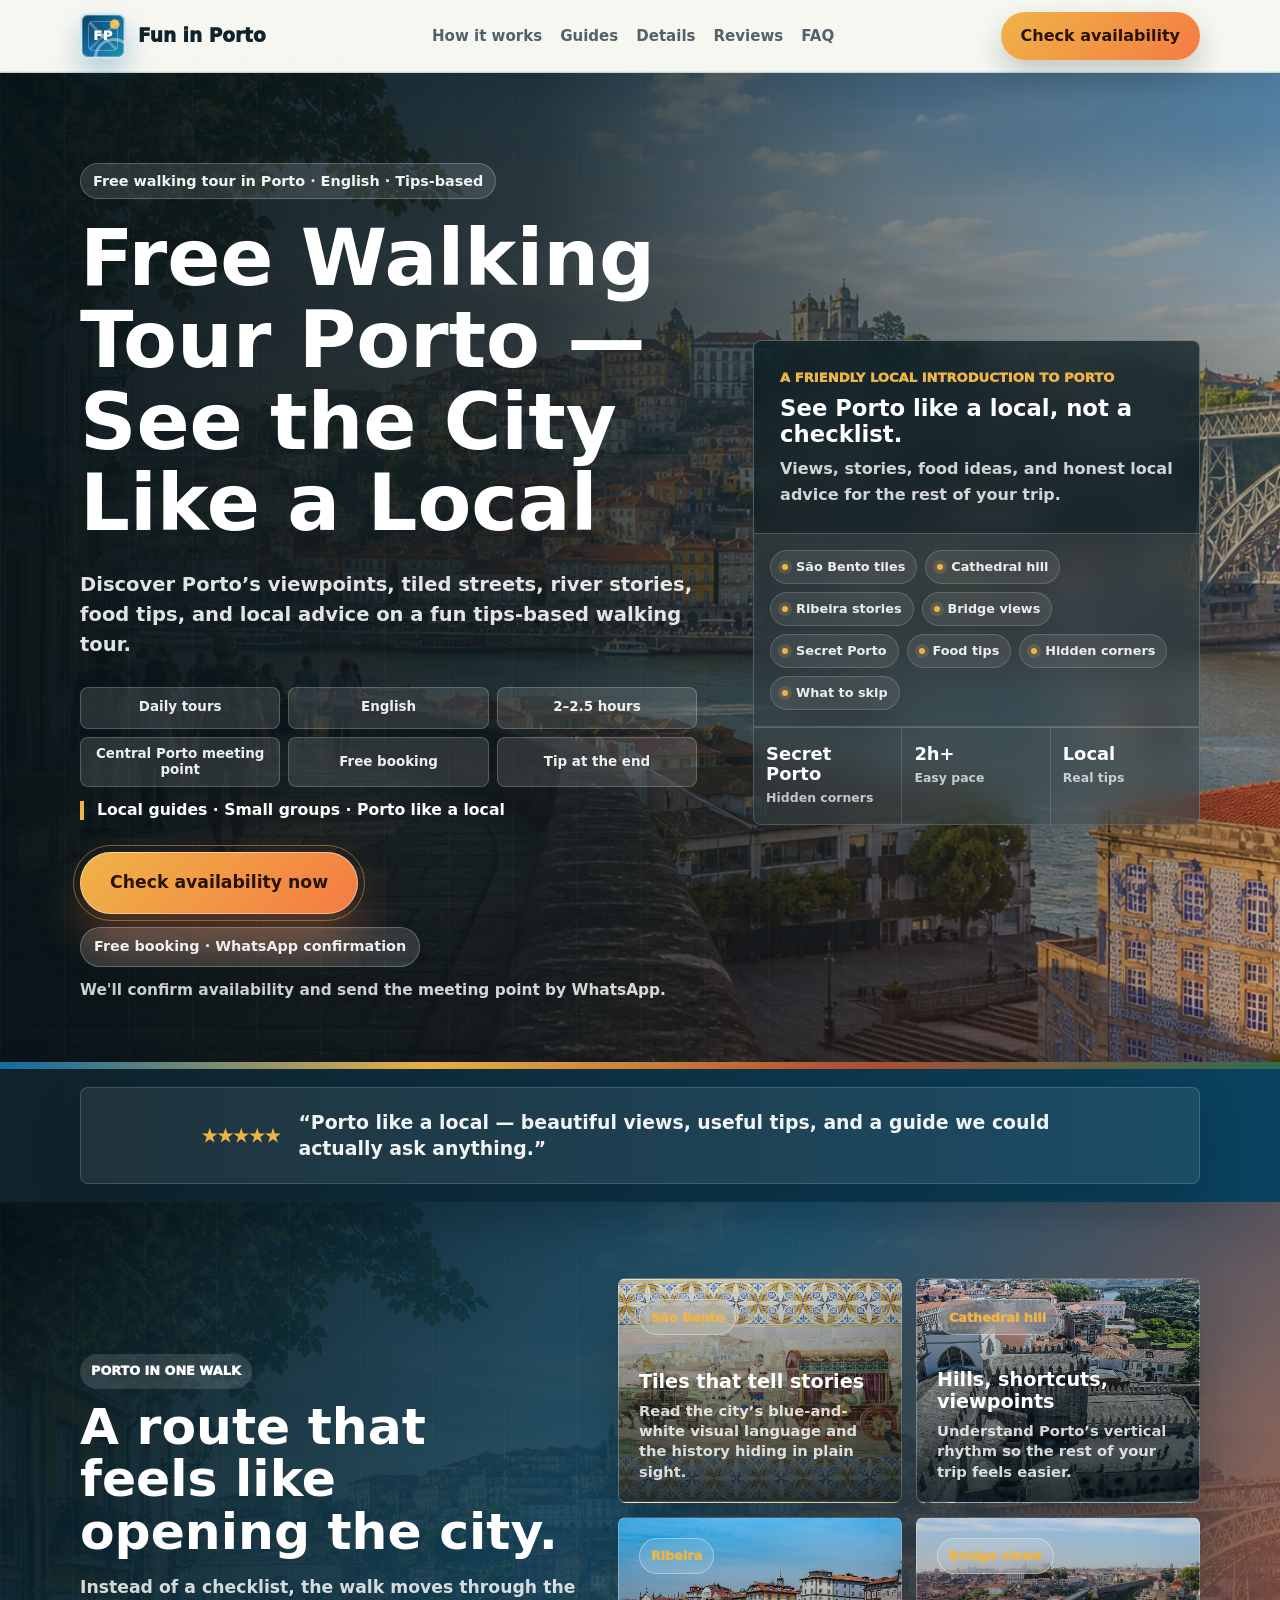
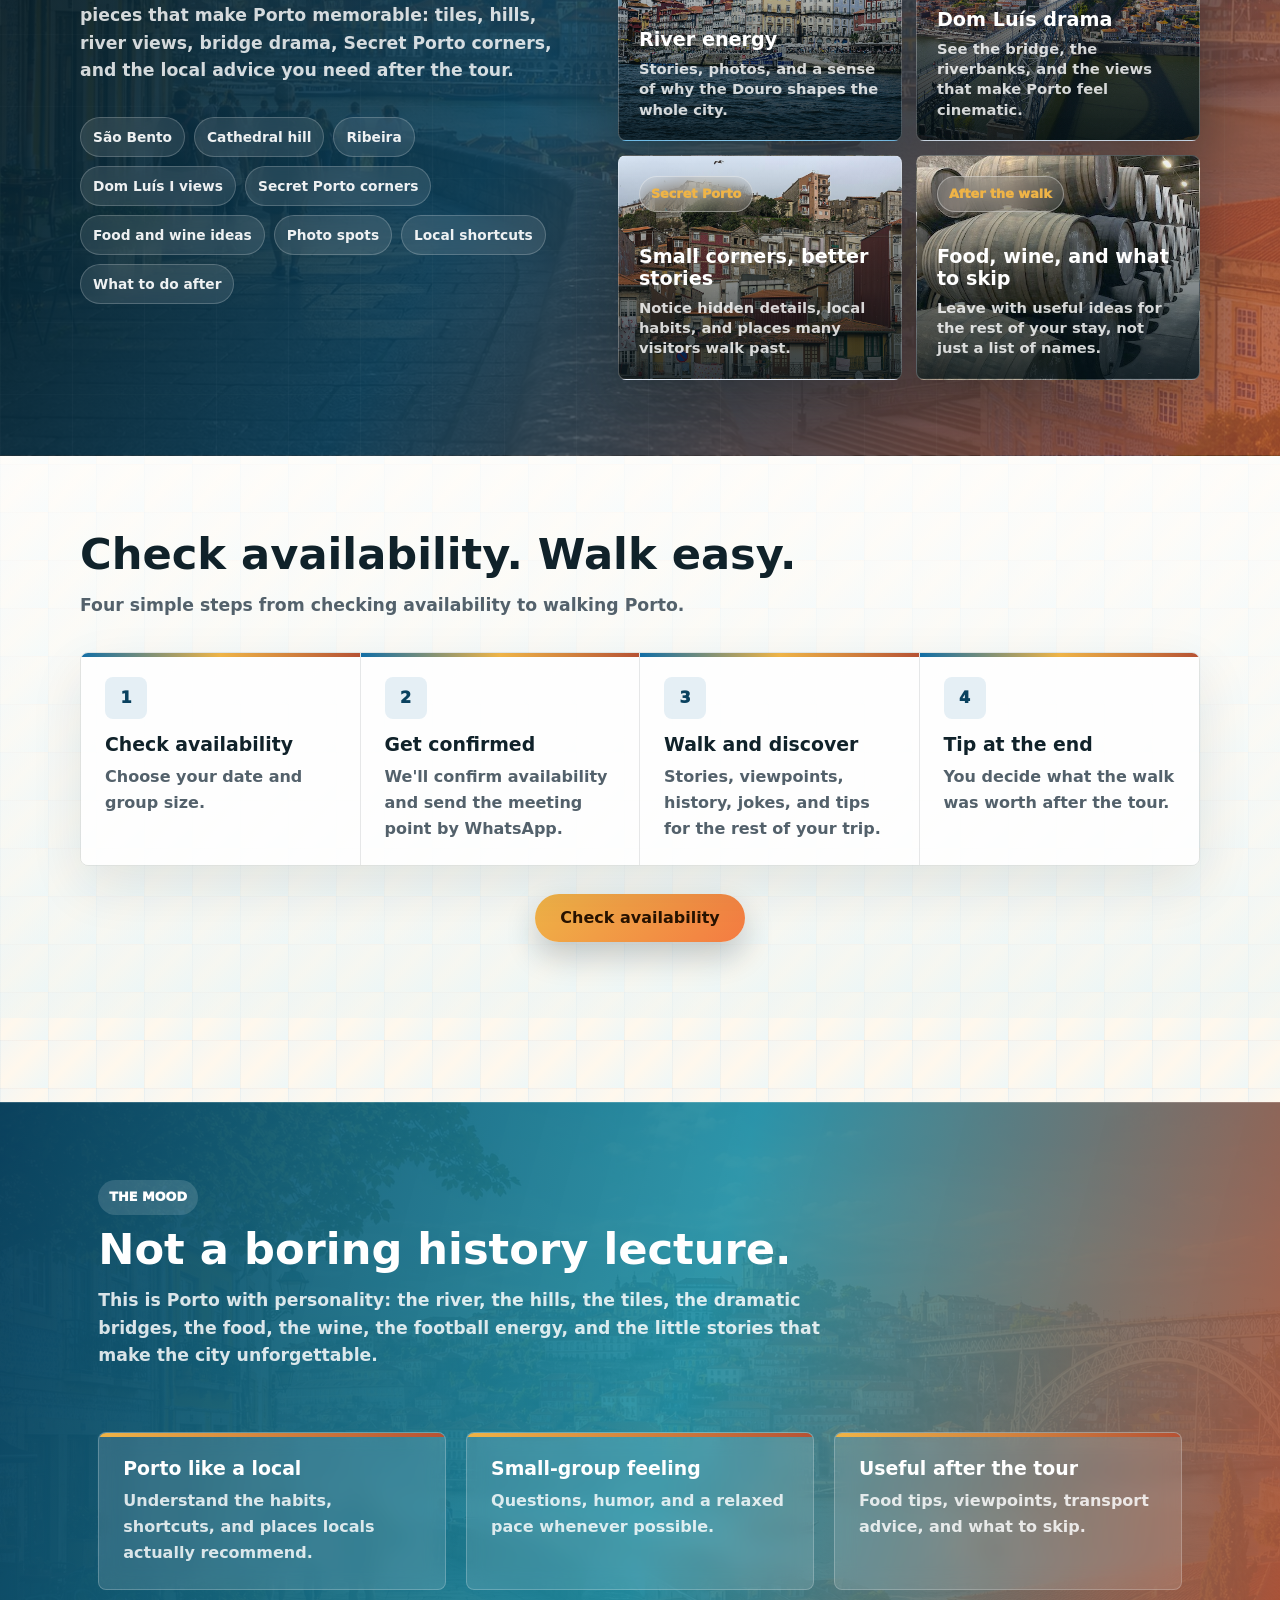
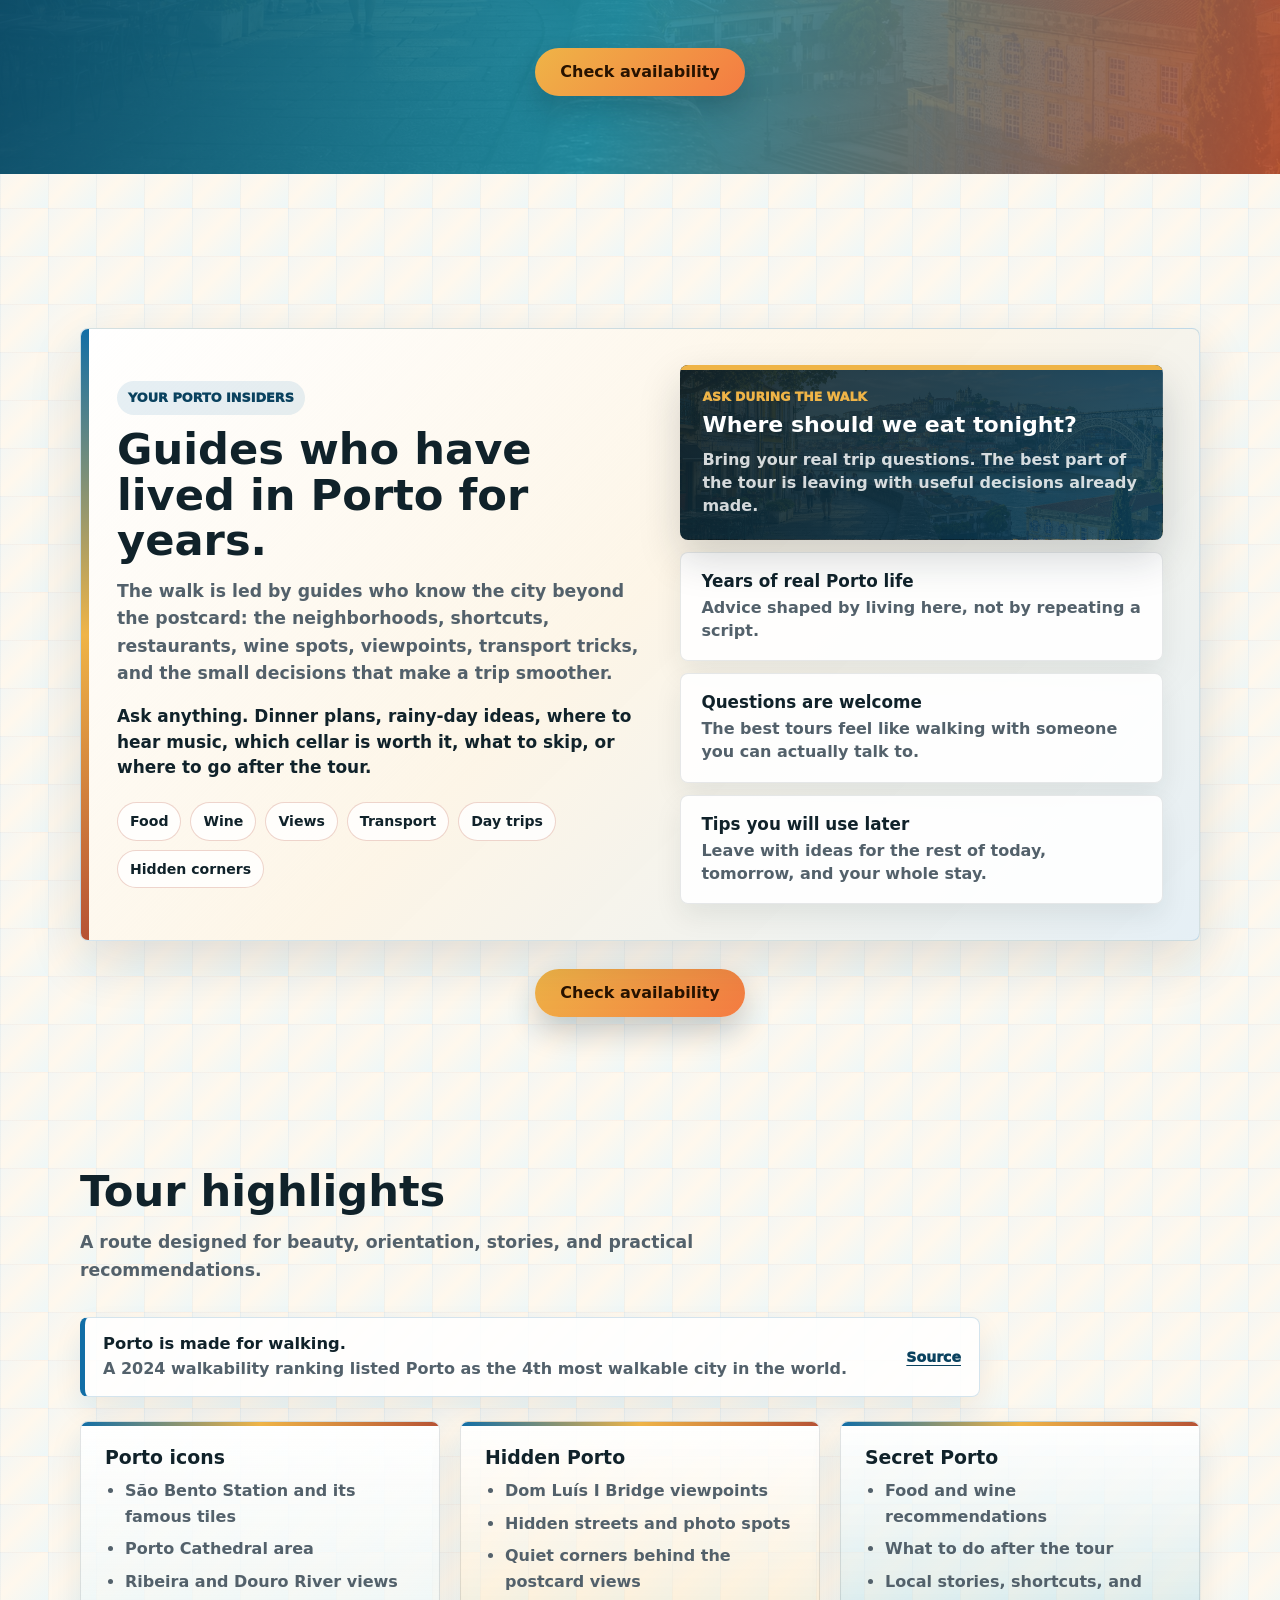
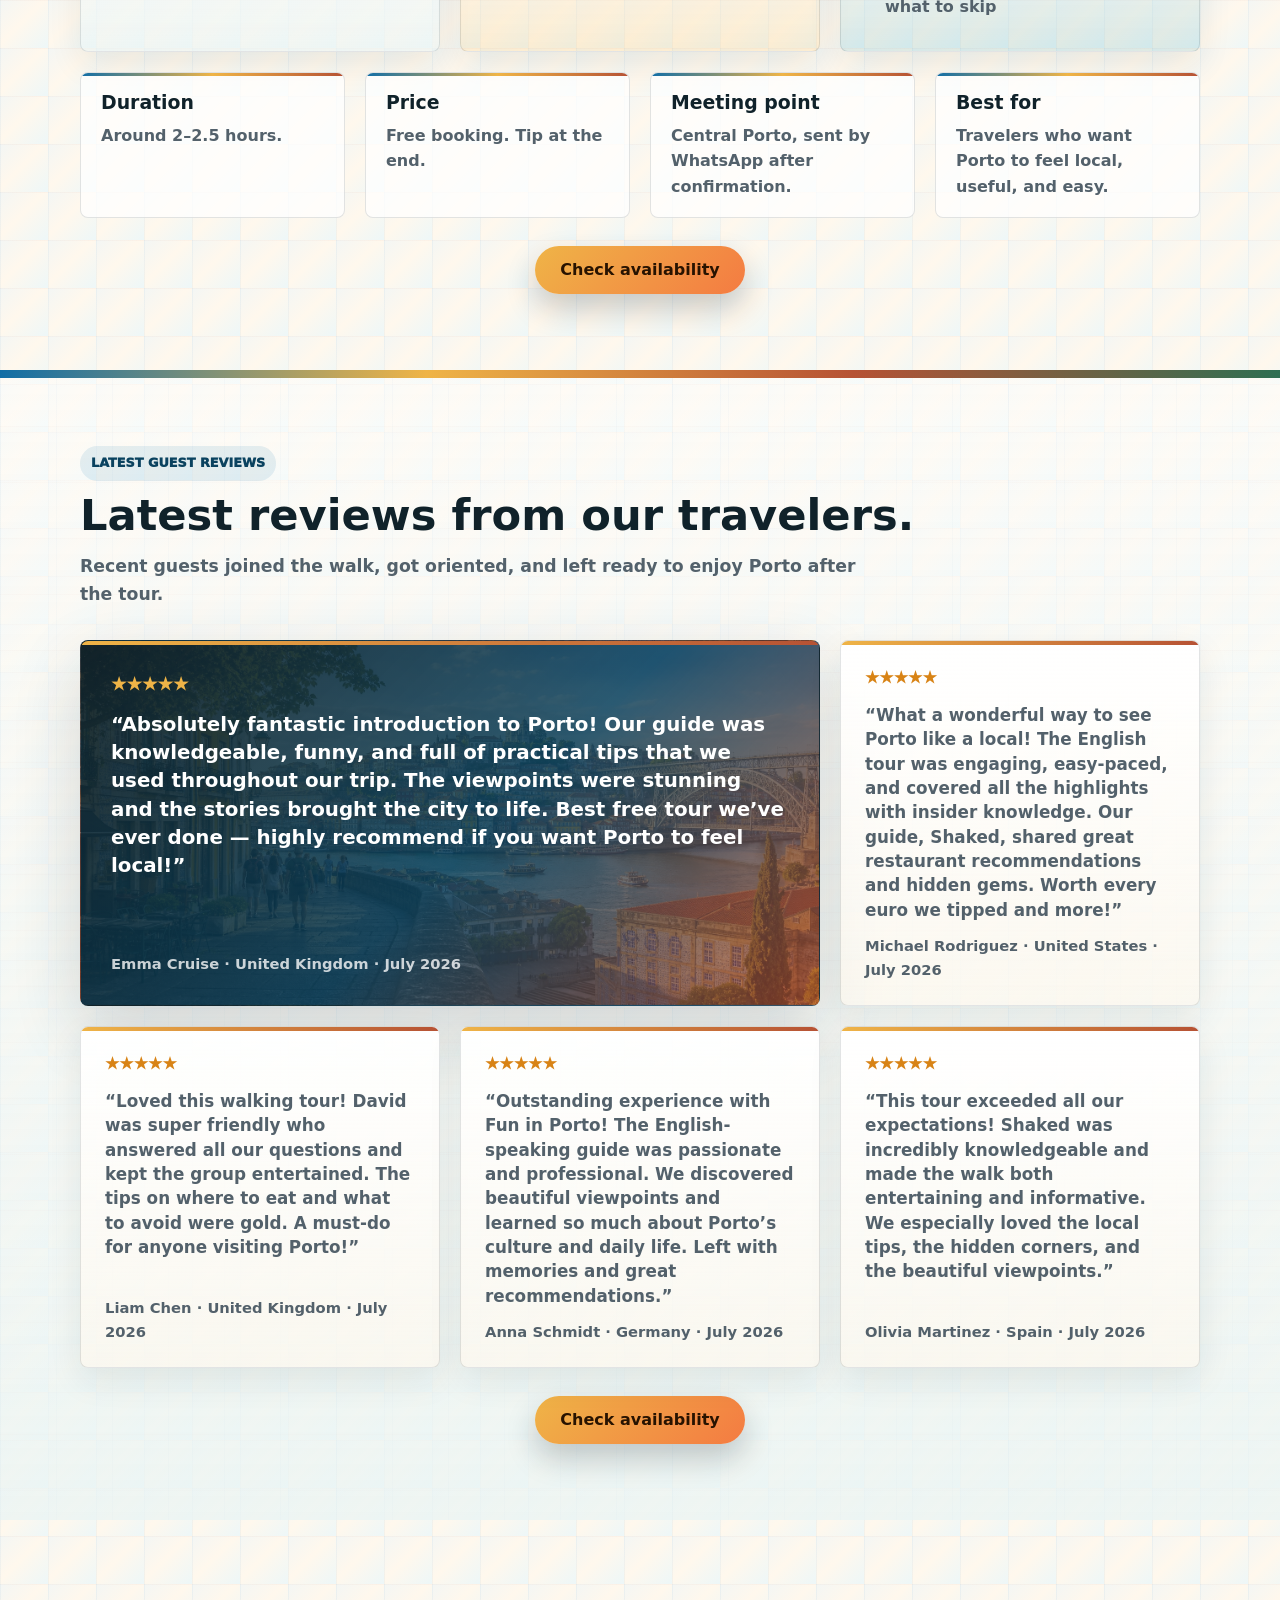
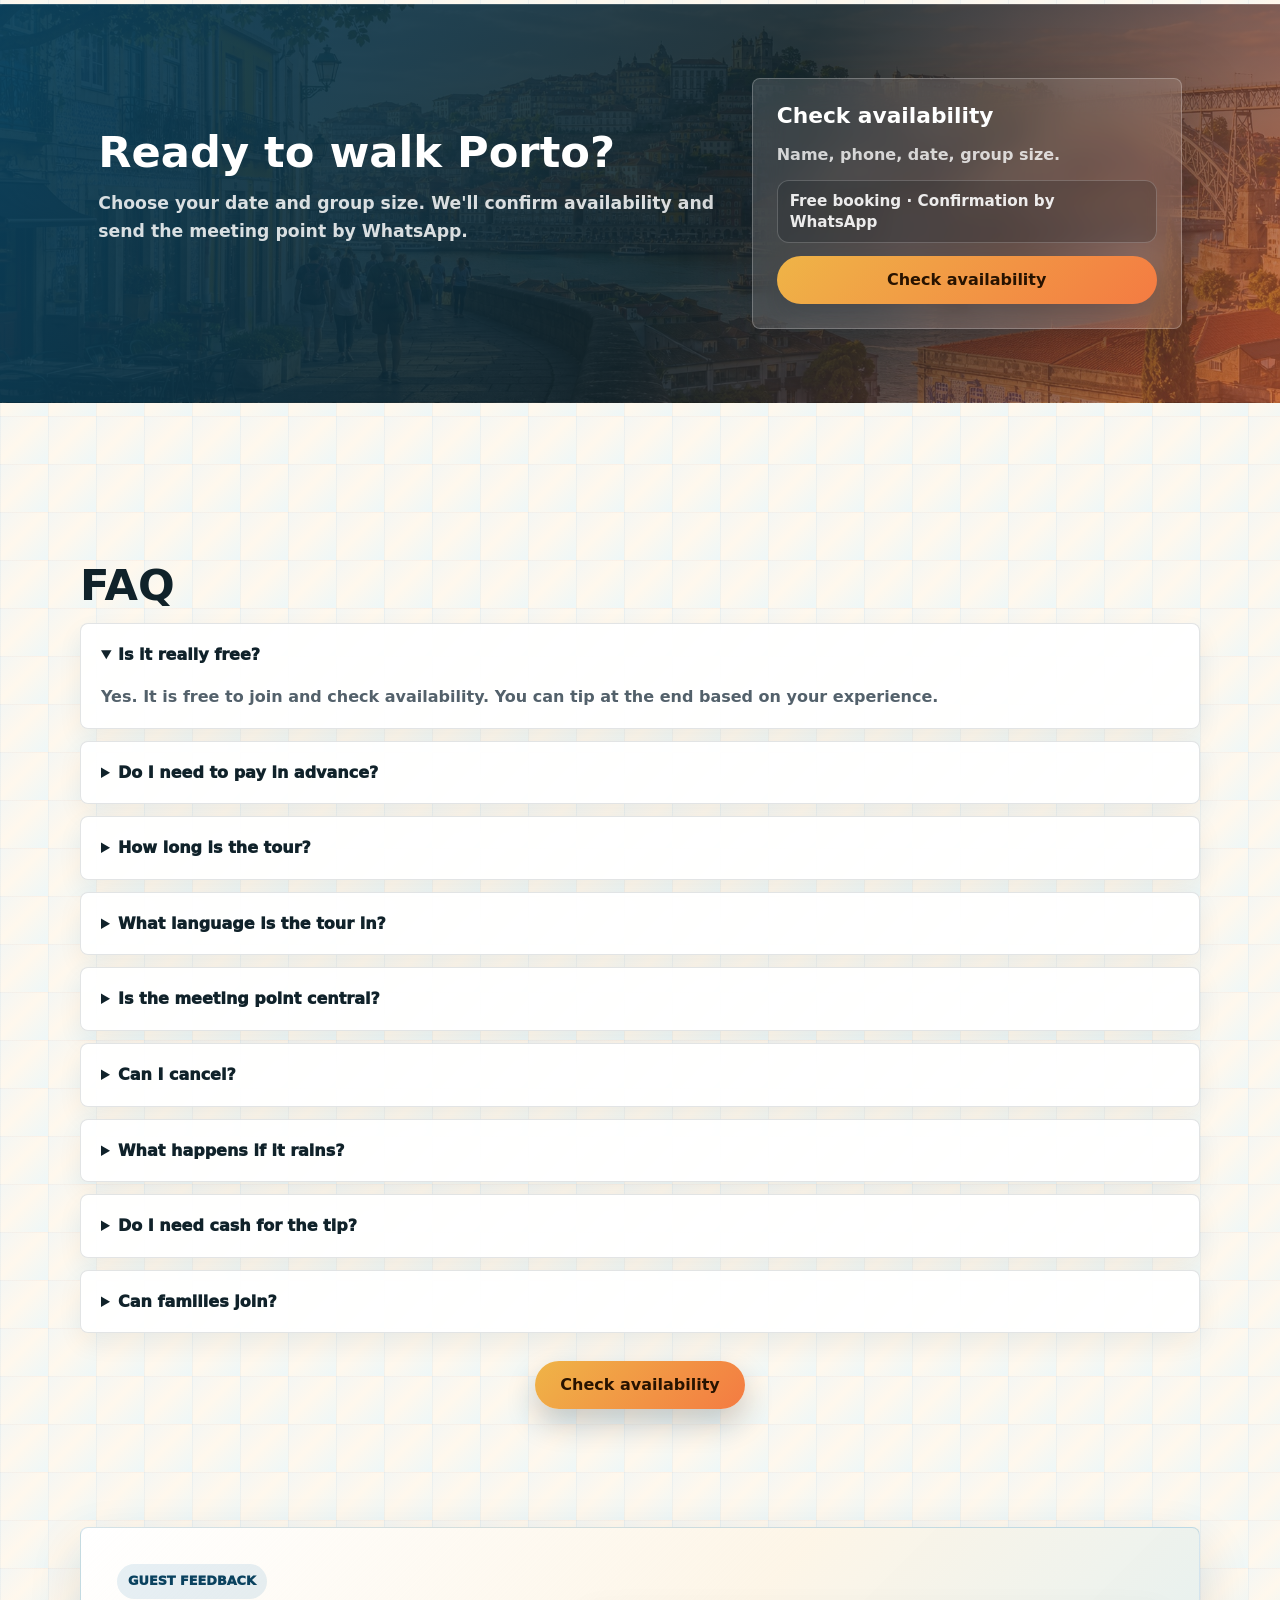
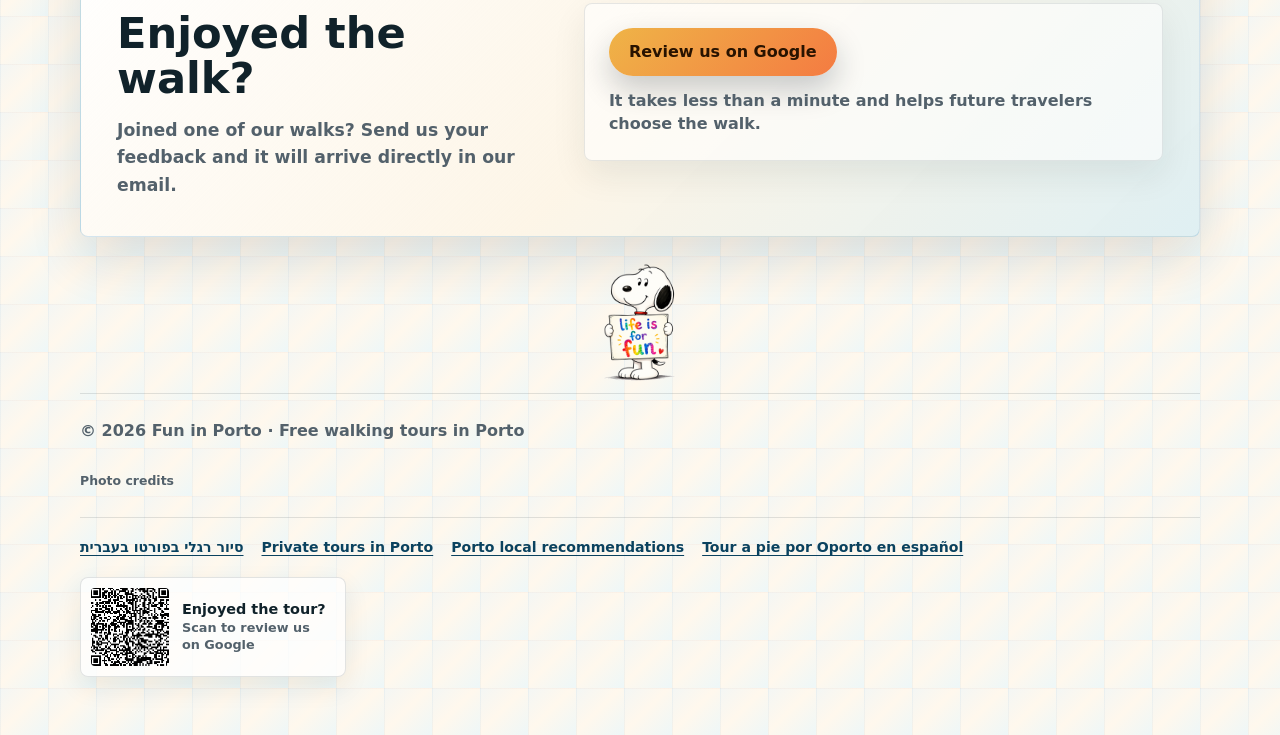
==== index.html @ 3774811b "review on Google" ====
<!doctype html>
<html lang="en">
<head>
  <!-- Google tag (gtag.js) -->
  <script async src="https://www.googletagmanager.com/gtag/js?id=G-XQTJXGKEKD"></script>
  <script>
    window.dataLayer = window.dataLayer || [];
    function gtag(){dataLayer.push(arguments);}
    gtag('js', new Date());

    gtag('config', 'G-XQTJXGKEKD');
  </script>
  <meta charset="utf-8" />
  <meta name="viewport" content="width=device-width, initial-scale=1" />
  <link rel="icon" href="favicon.svg" type="image/svg+xml" />
  <title>Free Walking Tour Porto | Fun in Porto</title>
  <meta
    name="description"
    content="Free walking tour in Porto in English with viewpoints, tiled streets, river stories, local food tips, free booking, and confirmation by WhatsApp."
  />
  <meta name="robots" content="index, follow" />
  <meta name="author" content="Fun in Porto" />
  <meta name="theme-color" content="#f6c453" />
  <meta name="geo.region" content="PT-13" />
  <meta name="geo.placename" content="Porto, Portugal" />
  <meta name="ICBM" content="41.1579, -8.6291" />
  <link rel="canonical" href="https://funinporto.com/" />
  <link rel="image_src" href="https://funinporto.com/assets/porto-hero.jpg" />
  <meta property="og:type" content="website" />
  <meta property="og:locale" content="en_US" />
  <meta property="og:site_name" content="Fun in Porto" />
  <meta property="og:url" content="https://funinporto.com/" />
  <meta property="og:title" content="Free Walking Tour Porto | Fun in Porto" />
  <meta
    property="og:description"
    content="Join a tips-based Porto walking tour in English with viewpoints, tiled streets, river stories, food tips, and WhatsApp confirmation."
  />
  <meta property="og:image" content="https://funinporto.com/assets/porto-hero.jpg" />
  <meta property="og:image:secure_url" content="https://funinporto.com/assets/porto-hero.jpg" />
  <meta property="og:image:type" content="image/jpeg" />
  <meta property="og:image:width" content="1823" />
  <meta property="og:image:height" content="863" />
  <meta property="og:image:alt" content="Porto skyline and Douro River view for the Fun in Porto walking tour" />
  <meta name="twitter:card" content="summary_large_image" />
  <meta name="twitter:title" content="Free Walking Tour Porto | Fun in Porto" />
  <meta
    name="twitter:description"
    content="See Porto like a local on a tips-based walking tour in English with viewpoints, stories, food tips, and free booking."
  />
  <meta name="twitter:image" content="https://funinporto.com/assets/porto-hero.jpg" />
  <meta name="twitter:image:alt" content="Porto skyline and Douro River view for the Fun in Porto walking tour" />
  <script type="application/ld+json">
    {
      "@context": "https://schema.org",
      "@type": ["TouristTrip", "Service"],
      "name": "Free Walking Tour Porto",
      "alternateName": "Fun in Porto",
      "description": "A tips-based walking tour in Porto in English with viewpoints, tiled streets, river stories, local food tips, and WhatsApp confirmation.",
      "url": "https://funinporto.com/",
      "image": "https://funinporto.com/assets/porto-hero.jpg",
      "inLanguage": "en",
      "availableLanguage": {
        "@type": "Language",
        "name": "English"
      },
      "areaServed": {
        "@type": "City",
        "name": "Porto",
        "address": {
          "@type": "PostalAddress",
          "addressLocality": "Porto",
          "addressCountry": "PT"
        }
      },
      "provider": {
        "@type": "Organization",
        "name": "Fun in Porto",
        "url": "https://funinporto.com/",
        "logo": "https://funinporto.com/favicon.svg"
      },
      "offers": {
        "@type": "Offer",
        "name": "Free booking for a tips-based Porto walking tour",
        "price": "0",
        "priceCurrency": "EUR",
        "availability": "https://schema.org/InStock",
        "url": "https://funinporto.com/"
      },
      "touristType": "Travelers",
      "itinerary": [
        {
          "@type": "TouristAttraction",
          "name": "São Bento Station"
        },
        {
          "@type": "TouristAttraction",
          "name": "Porto Cathedral area"
        },
        {
          "@type": "TouristAttraction",
          "name": "Ribeira"
        },
        {
          "@type": "TouristAttraction",
          "name": "Dom Luís I Bridge viewpoints"
        }
      ]
    }
  </script>
  <script type="application/ld+json">
    {
      "@context": "https://schema.org",
      "@type": "FAQPage",
      "mainEntity": [
        {
          "@type": "Question",
          "name": "Is it really free?",
          "acceptedAnswer": {
            "@type": "Answer",
            "text": "Yes. It is free to join and check availability. You can tip at the end based on your experience."
          }
        },
        {
          "@type": "Question",
          "name": "Do I need to pay in advance?",
          "acceptedAnswer": {
            "@type": "Answer",
            "text": "No. There is no payment today. Free booking means you can tip at the end based on your experience."
          }
        },
        {
          "@type": "Question",
          "name": "How long is the tour?",
          "acceptedAnswer": {
            "@type": "Answer",
            "text": "Usually around 2 to 2.5 hours, depending on group pace and questions."
          }
        },
        {
          "@type": "Question",
          "name": "What language is the tour in?",
          "acceptedAnswer": {
            "@type": "Answer",
            "text": "The tour is in English."
          }
        },
        {
          "@type": "Question",
          "name": "Is the meeting point central?",
          "acceptedAnswer": {
            "@type": "Answer",
            "text": "Yes. The meeting point is in central Porto. We'll confirm availability and send the meeting point by WhatsApp."
          }
        },
        {
          "@type": "Question",
          "name": "Can I cancel?",
          "acceptedAnswer": {
            "@type": "Answer",
            "text": "Yes. Plans change when traveling. Just send us a WhatsApp message as early as you can."
          }
        },
        {
          "@type": "Question",
          "name": "What happens if it rains?",
          "acceptedAnswer": {
            "@type": "Answer",
            "text": "Porto weather can change quickly. We usually walk in light rain, and we will confirm any important updates by WhatsApp."
          }
        },
        {
          "@type": "Question",
          "name": "Do I need cash for the tip?",
          "acceptedAnswer": {
            "@type": "Answer",
            "text": "Cash is useful and simple for tips. If you do not have cash, ask the guide what options are available."
          }
        },
        {
          "@type": "Question",
          "name": "Can families join?",
          "acceptedAnswer": {
            "@type": "Answer",
            "text": "Yes. The tour is relaxed and friendly for couples, families, friends, and travelers who like local tips."
          }
        }
      ]
    }
  </script>
  <link rel="stylesheet" href="styles.css?v=20260707-12" />
</head>
<body>
  <nav class="nav">
    <div class="container nav-inner">
      <a class="logo" href="index.html">
        <span class="logo-mark" aria-hidden="true">FP</span>
        <span>Fun in Porto</span>
      </a>

      <div class="nav-links">
        <a href="#how">How it works</a>
        <a href="#guides">Guides</a>
        <a href="#details">Details</a>
        <a href="#reviews">Reviews</a>
        <a href="#faq">FAQ</a>
      </div>

      <button class="btn sun" onclick="openWhatsApp()">Check availability</button>
    </div>
  </nav>

  <main>
    <!-- Hero -->
    <section class="hero">
      <div class="container hero-shell">
        <div class="hero-copy">
          <div class="kicker">Free walking tour in Porto · English · Tips-based</div>
          <h1>Free Walking Tour Porto — See the City Like a Local</h1>
          <p class="lead">
            Discover Porto’s viewpoints, tiled streets, river stories, food
            tips, and local advice on a fun tips-based walking tour.
          </p>
          <ul class="hero-info-strip" aria-label="Tour quick facts">
            <li>Daily tours</li>
            <li>English</li>
            <li>2–2.5 hours</li>
            <li>Central Porto meeting point</li>
            <li>Free booking</li>
            <li>Tip at the end</li>
          </ul>

          <div class="hero-trust-line" aria-label="Tour trust signals">
            <strong>Local guides · Small groups · Porto like a local</strong>
          </div>

          <div class="hero-actions">
            <button class="btn sun hero-primary-cta" onclick="openWhatsApp()">Check availability now</button>
            <button class="hero-cta-badge" type="button" onclick="openWhatsApp()">Free booking · WhatsApp confirmation</button>
          </div>
          <p class="availability-note">
            We'll confirm availability and send the meeting point by WhatsApp.
          </p>
        </div>

        <aside class="hero-highlights tour-pass" aria-label="Tour snapshot">
          <div class="snapshot-main">
            <span class="eyebrow">A friendly local introduction to Porto</span>
            <strong>See Porto like a local, not a checklist.</strong>
            <span>Views, stories, food ideas, and honest local advice for the rest of your trip.</span>
          </div>

          <div class="hero-route-mini" aria-label="Route preview">
            <span>São Bento tiles</span>
            <span>Cathedral hill</span>
            <span>Ribeira stories</span>
            <span>Bridge views</span>
            <span>Secret Porto</span>
            <span>Food tips</span>
            <span>Hidden corners</span>
            <span>What to skip</span>
          </div>

          <div class="quick-facts">
            <div>
              <strong>Secret Porto</strong>
              <span>Hidden corners</span>
            </div>
            <div>
              <strong>2h+</strong>
              <span>Easy pace</span>
            </div>
            <div>
              <strong>Local</strong>
              <span>Real tips</span>
            </div>
          </div>
        </aside>
      </div>
    </section>

    <section class="top-review" aria-label="Guest review">
      <div class="container top-review-inner">
        <div class="review-stars" aria-label="5 out of 5 stars">★★★★★</div>
        <p>“Porto like a local — beautiful views, useful tips, and a guide we could actually ask anything.”</p>
      </div>
    </section>

    <!-- Route preview -->
    <section class="section porto-postcards-section" aria-label="Porto route preview">
      <div class="container postcard-shell">
        <div class="postcard-copy">
          <span class="guide-tag">Porto in one walk</span>
          <h2>A route that feels like opening the city.</h2>
          <p class="section-intro">
            Instead of a checklist, the walk moves through the pieces
            that make Porto memorable: tiles, hills, river views, bridge drama,
            Secret Porto corners, and the local advice you need after the tour.
          </p>

          <div class="route-line" aria-label="Tour route">
            <span>São Bento</span>
            <span>Cathedral hill</span>
            <span>Ribeira</span>
            <span>Dom Luís I views</span>
            <span>Secret Porto corners</span>
            <span>Food and wine ideas</span>
            <span>Photo spots</span>
            <span>Local shortcuts</span>
            <span>What to do after</span>
          </div>
        </div>

        <div class="postcard-grid">
          <article class="porto-postcard">
            <span>São Bento</span>
            <strong>Tiles that tell stories</strong>
            <p>Read the city’s blue-and-white visual language and the history hiding in plain sight.</p>
          </article>

          <article class="porto-postcard">
            <span>Cathedral hill</span>
            <strong>Hills, shortcuts, viewpoints</strong>
            <p>Understand Porto’s vertical rhythm so the rest of your trip feels easier.</p>
          </article>

          <article class="porto-postcard">
            <span>Ribeira</span>
            <strong>River energy</strong>
            <p>Stories, photos, and a sense of why the Douro shapes the whole city.</p>
          </article>

          <article class="porto-postcard">
            <span>Bridge views</span>
            <strong>Dom Luís drama</strong>
            <p>See the bridge, the riverbanks, and the views that make Porto feel cinematic.</p>
          </article>

          <article class="porto-postcard">
            <span>Secret Porto</span>
            <strong>Small corners, better stories</strong>
            <p>Notice hidden details, local habits, and places many visitors walk past.</p>
          </article>

          <article class="porto-postcard">
            <span>After the walk</span>
            <strong>Food, wine, and what to skip</strong>
            <p>Leave with useful ideas for the rest of your stay, not just a list of names.</p>
          </article>
        </div>
      </div>
    </section>

    <!-- How it works -->
    <section id="how" class="section steps-section">
      <div class="container">
        <h2>Check availability. Walk easy.</h2>
        <p class="section-intro">
          Four simple steps from checking availability to walking Porto.
        </p>

        <div class="grid cols-4 steps-grid">
          <a class="card card-link step-card" href="#book" onclick="event.preventDefault(); openWhatsApp();" aria-label="Check availability">
            <div class="num">1</div>
            <h3>Check availability</h3>
            <p>
              Choose your date and group size.
            </p>
          </a>

          <div class="card step-card">
            <div class="num">2</div>
            <h3>Get confirmed</h3>
            <p>We'll confirm availability and send the meeting point by WhatsApp.</p>
          </div>

          <div class="card step-card">
            <div class="num">3</div>
            <h3>Walk and discover</h3>
            <p>Stories, viewpoints, history, jokes, and tips for the rest of your trip.</p>
          </div>

          <div class="card step-card">
            <div class="num">4</div>
            <h3>Tip at the end</h3>
            <p>You decide what the walk was worth after the tour.</p>
          </div>
        </div>

        <div class="section-cta">
          <button class="btn sun" onclick="openWhatsApp()">Check availability</button>
        </div>
      </div>
    </section>

    <!-- Brand promise -->
    <section class="section">
      <div class="container">
        <div class="band story-band">
          <div class="story-band-copy">
            <span class="guide-tag">The mood</span>
            <h2>Not a boring history lecture.</h2>
            <p class="section-intro">
              This is Porto with personality: the river, the hills, the tiles, the
              dramatic bridges, the food, the wine, the football energy, and the
              little stories that make the city unforgettable.
            </p>
          </div>

          <div class="grid cols-3 story-grid">
            <div class="card">
              <h3>Porto like a local</h3>
              <p>Understand the habits, shortcuts, and places locals actually recommend.</p>
            </div>

            <div class="card">
              <h3>Small-group feeling</h3>
              <p>Questions, humor, and a relaxed pace whenever possible.</p>
            </div>

            <div class="card">
              <h3>Useful after the tour</h3>
              <p>Food tips, viewpoints, transport advice, and what to skip.</p>
            </div>
          </div>

          <div class="section-cta band-cta">
            <button class="btn sun" onclick="openWhatsApp()">Check availability</button>
          </div>
        </div>
      </div>
    </section>

    <!-- Guides -->
    <section id="guides" class="section guides-section">
      <div class="container">
        <div class="guide-panel">
          <div class="guide-copy">
            <span class="guide-tag">Your Porto insiders</span>
            <h2>Guides who have lived in Porto for years.</h2>
            <p class="section-intro">
              The walk is led by guides who know the city beyond the postcard:
              the neighborhoods, shortcuts, restaurants, wine spots, viewpoints,
              transport tricks, and the small decisions that make a trip smoother.
            </p>
            <p class="guide-note">
              Ask anything. Dinner plans, rainy-day ideas, where to hear music,
              which cellar is worth it, what to skip, or where to go after the tour.
            </p>

            <div class="ask-chips" aria-label="Topics you can ask about">
              <span>Food</span>
              <span>Wine</span>
              <span>Views</span>
              <span>Transport</span>
              <span>Day trips</span>
              <span>Hidden corners</span>
            </div>
          </div>

          <div class="guide-points">
            <div class="guide-spotlight">
              <span>Ask during the walk</span>
              <strong>Where should we eat tonight?</strong>
              <p>Bring your real trip questions. The best part of the tour is leaving with useful decisions already made.</p>
            </div>

            <div class="guide-point">
              <strong>Years of real Porto life</strong>
              <span>Advice shaped by living here, not by repeating a script.</span>
            </div>

            <div class="guide-point">
              <strong>Questions are welcome</strong>
              <span>The best tours feel like walking with someone you can actually talk to.</span>
            </div>

            <div class="guide-point">
              <strong>Tips you will use later</strong>
              <span>Leave with ideas for the rest of today, tomorrow, and your whole stay.</span>
            </div>
          </div>
        </div>

        <div class="section-cta">
          <button class="btn sun" onclick="openWhatsApp()">Check availability</button>
        </div>
      </div>
    </section>

    <!-- Tour details -->
    <section id="details" class="section">
      <div class="container">
        <h2>Tour highlights</h2>
        <p class="section-intro">
          A route designed for beauty, orientation, stories, and practical recommendations.
        </p>

        <aside class="source-note">
          <div>
            <strong>Porto is made for walking.</strong>
            <span>
              A 2024 walkability ranking listed Porto as the 4th most walkable city in the world.
            </span>
          </div>
          <a
            href="https://www.mercan.pt/en/new/2024/08/07/new-study-ranks-porto-city-as-one-of-the-4th-most-walkable-cities-in-the-world"
            target="_blank"
            rel="noopener noreferrer"
          >
            Source
          </a>
        </aside>

        <div class="grid cols-3 route-grid">
          <div class="card route-card">
            <h3>Porto icons</h3>
            <ul class="details-list">
              <li>São Bento Station and its famous tiles</li>
              <li>Porto Cathedral area</li>
              <li>Ribeira and Douro River views</li>
            </ul>
          </div>

          <div class="card route-card">
            <h3>Hidden Porto</h3>
            <ul class="details-list">
              <li>Dom Luís I Bridge viewpoints</li>
              <li>Hidden streets and photo spots</li>
              <li>Quiet corners behind the postcard views</li>
            </ul>
          </div>

          <div class="card route-card">
            <h3>Secret Porto</h3>
            <ul class="details-list">
              <li>Food and wine recommendations</li>
              <li>What to do after the tour</li>
              <li>Local stories, shortcuts, and what to skip</li>
            </ul>
          </div>
        </div>

        <div class="grid cols-4 tour-facts-grid">
          <div class="card fact-card">
            <h3>Duration</h3>
            <p>Around 2–2.5 hours.</p>
          </div>

          <div class="card fact-card">
            <h3>Price</h3>
            <p>Free booking. Tip at the end.</p>
          </div>

          <div class="card fact-card">
            <h3>Meeting point</h3>
            <p>Central Porto, sent by WhatsApp after confirmation.</p>
          </div>

          <div class="card fact-card">
            <h3>Best for</h3>
            <p>Travelers who want Porto to feel local, useful, and easy.</p>
          </div>
        </div>

        <div class="section-cta">
          <button class="btn sun" onclick="openWhatsApp()">Check availability</button>
        </div>
      </div>
    </section>

    <!-- Reviews -->
    <section id="reviews" class="section reviews-section">
      <div class="container">
        <span class="guide-tag">Latest guest reviews</span>
        <h2>Latest reviews from our travelers.</h2>
        <p class="section-intro">
          Recent guests joined the walk, got oriented, and left ready to enjoy
          Porto after the tour.
        </p>

        <div class="grid cols-3 reviews-grid">
          <article class="card review-card">
            <div class="review-stars" aria-label="5 out of 5 stars">★★★★★</div>
            <p class="review-text">
              “Absolutely fantastic introduction to Porto! Our guide was knowledgeable, funny, and full of practical tips that we used throughout our trip. The viewpoints were stunning and the stories brought the city to life. Best free tour we’ve ever done — highly recommend if you want Porto to feel local!”
            </p>
            <div class="review-meta">Emma Cruise · United Kingdom · July 2026</div>
          </article>

          <article class="card review-card">
            <div class="review-stars" aria-label="5 out of 5 stars">★★★★★</div>
            <p class="review-text">
              “What a wonderful way to see Porto like a local! The English tour was engaging, easy-paced, and covered all the highlights with insider knowledge. Our guide, Shaked, shared great restaurant recommendations and hidden gems. Worth every euro we tipped and more!”
            </p>
            <div class="review-meta">Michael Rodriguez · United States · July 2026</div>
          </article>

          <article class="card review-card">
            <div class="review-stars" aria-label="5 out of 5 stars">★★★★★</div>
            <p class="review-text">
              “Loved this walking tour! David was super friendly who answered all our questions and kept the group entertained. The tips on where to eat and what to avoid were gold. A must-do for anyone visiting Porto!”
            </p>
            <div class="review-meta">Liam Chen · United Kingdom · July 2026</div>
          </article>

          <article class="card review-card">
            <div class="review-stars" aria-label="5 out of 5 stars">★★★★★</div>
            <p class="review-text">
              “Outstanding experience with Fun in Porto! The English-speaking guide was passionate and professional. We discovered beautiful viewpoints and learned so much about Porto’s culture and daily life. Left with memories and great recommendations.”
            </p>
            <div class="review-meta">Anna Schmidt · Germany · July 2026</div>
          </article>

          <article class="card review-card">
            <div class="review-stars" aria-label="5 out of 5 stars">★★★★★</div>
            <p class="review-text">
              “This tour exceeded all our expectations! Shaked was incredibly knowledgeable and made the walk both entertaining and informative. We especially loved the local tips, the hidden corners, and the beautiful viewpoints.”
            </p>
            <div class="review-meta">Olivia Martinez · Spain · July 2026</div>
          </article>
        </div>

        <div class="section-cta">
          <button class="btn sun" onclick="openWhatsApp()">Check availability</button>
        </div>
      </div>
    </section>

    <!-- Booking -->
    <section id="book" class="section">
      <div class="container">
        <div class="booking-card">
          <div class="booking-card-inner">
            <div class="booking-copy">
              <h2>Ready to walk Porto?</h2>
              <p class="section-intro">
                Choose your date and group size. We'll confirm availability and send the meeting point by WhatsApp.
              </p>
            </div>

            <div class="booking-panel">
              <strong>Check availability</strong>
              <span class="desktop-copy">Name, phone, date, group size.</span>
              <span class="mobile-copy">Name, date, group size.</span>
              <p class="booking-reassurance">Free booking · Confirmation by WhatsApp</p>
              <button class="btn sun" onclick="openWhatsApp()">Check availability</button>
            </div>
          </div>
        </div>
      </div>
    </section>

    <!-- FAQ -->
    <section id="faq" class="section faq">
      <div class="container">
        <h2>FAQ</h2>

        <details open>
          <summary>Is it really free?</summary>
          <p>
            Yes. It is free to join and check availability. You can tip at the end
            based on your experience.
          </p>
        </details>

        <details>
          <summary>Do I need to pay in advance?</summary>
          <p>No. There is no payment today. Free booking means you can tip at the end based on your experience.</p>
        </details>

        <details>
          <summary>How long is the tour?</summary>
          <p>Usually around 2 to 2.5 hours, depending on group pace and questions.</p>
        </details>

        <details>
          <summary>What language is the tour in?</summary>
          <p>The tour is in English.</p>
        </details>

        <details>
          <summary>Is the meeting point central?</summary>
          <p>Yes. The meeting point is in central Porto. We'll confirm availability and send the meeting point by WhatsApp.</p>
        </details>

        <details>
          <summary>Can I cancel?</summary>
          <p>Yes. Plans change when traveling. Just send us a WhatsApp message as early as you can.</p>
        </details>

        <details>
          <summary>What happens if it rains?</summary>
          <p>Porto weather can change quickly. We usually walk in light rain, and we will confirm any important updates by WhatsApp.</p>
        </details>

        <details>
          <summary>Do I need cash for the tip?</summary>
          <p>Cash is useful and simple for tips. If you do not have cash, ask the guide what options are available.</p>
        </details>

        <details>
          <summary>Can families join?</summary>
          <p>
            Yes. The tour is relaxed and friendly for couples, families, friends,
            and travelers who like local tips.
          </p>
        </details>

        <div class="section-cta">
          <button class="btn sun" onclick="openWhatsApp()">Check availability</button>
        </div>
      </div>
    </section>

    <!-- Review form -->
    <section id="review" class="section review-submit-section">
      <div class="container">
        <div class="review-submit-panel">
          <div class="review-submit-copy">
            <span class="guide-tag">Guest feedback</span>
            <h2>Enjoyed the walk?</h2>
            <p class="section-intro">
              Joined one of our walks? Send us your feedback and it will arrive
              directly in our email.
            </p>
          </div>

          <div class="review-submit-actions">
            <a class="btn sun" href="https://g.page/r/CSYGoQ_DJxl_EBM/review" target="_blank" rel="noopener">Review us on Google</a>
            <p>It takes less than a minute and helps future travelers choose the walk.</p>
          </div>
        </div>
      </div>
    </section>
  </main>

  <div class="footer-signature-wrap">
    <img
      class="footer-signature"
      src="assets/anat-signature-snoopy.png"
      alt="Life is for fun"
      loading="lazy"
    />
  </div>

  <button
    class="availability-float"
    type="button"
    onclick="openWhatsApp()"
    aria-label="Check availability for the Porto walking tour"
  >
    <span>Check availability</span>
  </button>

  <footer class="footer">
    <div class="container footer-inner">
      <div>© <span data-current-year>2026</span> Fun in Porto · Free walking tours in Porto</div>
      <details class="photo-credits">
        <summary>Photo credits</summary>
        <p>
          <a href="https://commons.wikimedia.org/wiki/File:Porto_April_2019-13.jpg" target="_blank" rel="noopener">São Bento</a>: Alvesgaspar, CC BY-SA 4.0 ·
          <a href="https://commons.wikimedia.org/wiki/File:Porto_Cathedral_and_City_Panorama_(55249424051).jpg" target="_blank" rel="noopener">Cathedral</a> and
          <a href="https://commons.wikimedia.org/wiki/File:Colourful_Buildings_on_the_Douro_Riverfront_in_Porto,_Portugal_(55242186744).jpg" target="_blank" rel="noopener">Ribeira</a>: Michael Gaylard, CC BY 4.0 ·
          <a href="https://commons.wikimedia.org/wiki/File:Puente_Don_Luis_I,_Oporto,_Portugal,_2012-05-09,_DD_13.JPG" target="_blank" rel="noopener">Dom Luís I Bridge</a>: Diego Delso, CC BY-SA 3.0 ·
          <a href="https://commons.wikimedia.org/wiki/File:Porto,_Rua_de_Miragaia_(2).jpg" target="_blank" rel="noopener">Miragaia street</a>: Bengt Nyman, CC BY 2.0 ·
          <a href="https://commons.wikimedia.org/wiki/File:Churchill%27s_port_wine_cellar.jpg" target="_blank" rel="noopener">Port wine cellar</a>: Whispyhistory, CC BY-SA 4.0.
        </p>
      </details>
      <nav class="landing-footer-links" aria-label="More Porto pages">
        <a href="porto-walking-tour-hebrew/" lang="he" dir="rtl">סיור רגלי בפורטו בעברית</a>
        <a href="private-tours-porto/">Private tours in Porto</a>
        <a href="porto-local-recommendation/">Porto local recommendations</a>
        <a href="walking-tour-spanish/" lang="es">Tour a pie por Oporto en español</a>
      </nav>
      <a class="footer-review-qr" href="https://g.page/r/CSYGoQ_DJxl_EBM/review" target="_blank" rel="noopener" aria-label="Review Fun in Porto on Google">
        <img src="assets/google-review-qr.png" alt="QR code to review Fun in Porto on Google" loading="lazy" />
        <span><strong>Enjoyed the tour?</strong> Scan to review us on Google</span>
      </a>
    </div>
  </footer>

  <script src="script.js?v=20260707-1"></script>
</body>
</html>
---- styles.css ----
:root{
  --ink:#10222a;
  --muted:#53616b;
  --paper:#f3f6f4;
  --card:#ffffff;
  --mist:#e9f4f4;
  --azulejo:#126ea6;
  --azulejo-dark:#0a425f;
  --terracotta:#b65234;
  --gold:#efb447;
  --river:#1f91a7;
  --vine:#2f6f52;
  --line:rgba(16,34,42,.12);
  --shadow:0 22px 60px rgba(16,34,42,.14);
  --radius:8px;
}

/* Base */
*{box-sizing:border-box}
html{
  max-width:100%;
  overflow-x:hidden;
  scroll-behavior:smooth;
}
body{
  margin:0;
  padding-top:71px;
  font-family:Inter,ui-sans-serif,system-ui,-apple-system,BlinkMacSystemFont,"Segoe UI",Arial,sans-serif;
  background:
    linear-gradient(90deg,rgba(18,110,166,.045) 1px,transparent 1px),
    linear-gradient(180deg,rgba(182,82,52,.035) 1px,transparent 1px),
    linear-gradient(135deg,#f3f6f4 0%,#fff8ed 46%,#edf7f8 100%);
  background-size:48px 48px;
  color:var(--ink);
  line-height:1.6;
  overflow-x:hidden;
}
button{font:inherit;border:0;cursor:pointer}
a{color:inherit;text-decoration:none}
.container{width:min(1120px,92%);margin:auto}
[id]{scroll-margin-top:92px}

/* Navigation */
.nav{
  position:fixed;
  top:0;
  left:0;
  right:0;
  z-index:80;
  background:rgba(246,247,242,.88);
  backdrop-filter:blur(18px);
  border-bottom:1px solid var(--line);
  box-shadow:0 12px 28px rgba(16,34,42,.09);
}
.nav-inner{display:flex;align-items:center;justify-content:space-between;padding:12px 0;gap:18px}
.logo{display:flex;align-items:center;gap:12px;font-weight:950;font-size:1.16rem;color:var(--ink)}
.logo-mark{
  position:relative;
  isolation:isolate;
  overflow:hidden;
  width:46px;
  height:46px;
  border-radius:var(--radius);
  display:grid;
  place-items:center;
  border:2px solid rgba(255,255,255,.82);
  background:
    radial-gradient(circle at 78% 22%,var(--gold) 0 10%,transparent 11%),
    linear-gradient(135deg,var(--azulejo-dark) 0%,var(--azulejo) 52%,var(--river) 100%);
  color:white;
  font-size:.82rem;
  font-weight:950;
  line-height:1;
  letter-spacing:.04em;
  text-shadow:0 2px 10px rgba(6,19,24,.42);
  box-shadow:
    0 14px 28px rgba(18,110,166,.3),
    inset 0 0 0 1px rgba(255,255,255,.28);
}
.logo-mark:before{
  content:"";
  position:absolute;
  inset:6px;
  z-index:-1;
  border:1px solid rgba(255,255,255,.42);
  border-radius:5px;
  background:
    linear-gradient(45deg,transparent 46%,rgba(255,255,255,.42) 47% 53%,transparent 54%),
    linear-gradient(-45deg,transparent 46%,rgba(255,255,255,.34) 47% 53%,transparent 54%),
    radial-gradient(circle at 50% 50%,rgba(255,255,255,.82) 0 2px,transparent 3px);
  opacity:.7;
}
.logo-mark:after{
  content:"";
  position:absolute;
  right:-9px;
  bottom:-8px;
  width:34px;
  height:24px;
  border:3px solid rgba(255,255,255,.42);
  border-top-left-radius:999px;
  border-top-right-radius:999px;
  border-bottom:0;
  transform:rotate(-8deg);
}
.nav-links{display:flex;align-items:center;gap:18px;color:var(--muted);font-size:.94rem;font-weight:800}
.nav-links a{position:relative;padding:6px 0}
.nav-links a:after{
  content:"";
  position:absolute;
  left:0;
  right:0;
  bottom:0;
  height:2px;
  background:var(--terracotta);
  transform:scaleX(0);
  transform-origin:left;
  transition:transform .18s ease;
}
.nav-links a:hover{color:var(--ink)}
.nav-links a:hover:after{transform:scaleX(1)}

/* Buttons */
.btn{
  display:inline-flex;
  align-items:center;
  justify-content:center;
  gap:9px;
  min-height:48px;
  padding:13px 20px;
  border-radius:999px;
  background:var(--ink);
  color:white;
  font-weight:900;
  line-height:1;
  box-shadow:0 14px 30px rgba(16,34,42,.22);
  transition:transform .18s ease,box-shadow .18s ease,background .18s ease;
}
.btn:hover{transform:translateY(-2px);box-shadow:0 18px 36px rgba(16,34,42,.28)}
.btn:focus-visible{outline:3px solid rgba(239,180,71,.72);outline-offset:3px}
.btn.alt{
  background:rgba(255,255,255,.94);
  color:var(--ink);
  border:1px solid rgba(255,255,255,.64);
  box-shadow:0 14px 30px rgba(16,34,42,.16);
}
.section .btn.alt{border-color:var(--line)}
.btn.sun{
  background:linear-gradient(135deg,var(--gold),#f47b42);
  color:#281300;
}

/* Hero */
.hero{
  position:relative;
  overflow:hidden;
  color:white;
  min-height:min(760px,calc(100svh - 71px));
  display:flex;
  align-items:center;
  padding:92px 0 68px;
  background-image:
    linear-gradient(90deg,rgba(6,19,24,.96) 0%,rgba(6,19,24,.78) 42%,rgba(6,19,24,.38) 70%,rgba(6,19,24,.12) 100%),
    linear-gradient(180deg,rgba(18,110,166,.28),rgba(182,82,52,.2)),
    url("assets/porto-hero.jpg");
  background-size:cover;
  background-position:center;
}
.hero:before{
  content:"";
  position:absolute;
  inset:0;
  background:
    linear-gradient(90deg,rgba(255,255,255,.05) 1px,transparent 1px),
    linear-gradient(180deg,rgba(255,255,255,.035) 1px,transparent 1px);
  background-size:64px 64px;
  opacity:.44;
  pointer-events:none;
}
.hero:after{
  content:"";
  position:absolute;
  left:0;
  right:0;
  bottom:0;
  height:7px;
  background:linear-gradient(90deg,var(--azulejo),var(--gold),var(--terracotta),var(--vine));
}
.hero-shell{
  position:relative;
  z-index:1;
  display:grid;
  grid-template-columns:minmax(0,1.16fr) minmax(320px,.84fr);
  gap:56px;
  align-items:center;
}
.hero-copy,.hero-highlights{min-width:0}
.hero-copy{
  max-width:720px;
  overflow:visible;
}
.kicker{
  display:inline-flex;
  align-items:center;
  flex-wrap:wrap;
  max-width:100%;
  padding:8px 12px;
  border-radius:999px;
  border:1px solid rgba(255,255,255,.22);
  background:rgba(255,255,255,.12);
  color:rgba(255,255,255,.94);
  font-size:.9rem;
  font-weight:900;
  line-height:1.28;
  backdrop-filter:blur(12px);
  margin-bottom:18px;
}
h1,h2,h3,p{overflow-wrap:normal;word-break:normal}
h1{
  margin:0 0 20px;
  max-width:920px;
  color:white;
  font-size:4.9rem;
  line-height:1.04;
  letter-spacing:0;
  padding-bottom:.08em;
  text-wrap:balance;
}
.lead{
  max-width:720px;
  margin:0 0 26px;
  color:rgba(255,255,255,.88);
  font-size:1.22rem;
  line-height:1.55;
  font-weight:620;
}
.hero-actions{
  display:flex;
  flex-wrap:wrap;
  align-items:center;
  gap:13px;
  margin:32px 0 13px;
}
.hero-primary-cta{
  position:relative;
  min-height:62px;
  padding:18px 30px;
  font-size:1.08rem;
  box-shadow:
    0 22px 46px rgba(244,123,66,.34),
    0 0 0 1px rgba(255,255,255,.42) inset;
}
.hero-primary-cta:after{
  content:"";
  position:absolute;
  inset:-7px;
  border:1px solid rgba(239,180,71,.56);
  border-radius:999px;
  opacity:.82;
  pointer-events:none;
}
.hero-primary-cta:hover{
  box-shadow:
    0 26px 56px rgba(244,123,66,.44),
    0 0 0 1px rgba(255,255,255,.52) inset;
}
.hero-cta-badge{
  display:inline-flex;
  align-items:center;
  justify-content:center;
  min-height:40px;
  padding:9px 13px;
  border:1px solid rgba(255,255,255,.24);
  border-radius:999px;
  background:rgba(255,255,255,.13);
  color:rgba(255,255,255,.92);
  font-size:.9rem;
  font-weight:900;
  line-height:1.2;
  backdrop-filter:blur(12px);
  box-shadow:0 12px 28px rgba(6,19,24,.18);
  transition:background .18s ease,border-color .18s ease,transform .18s ease;
}
.hero-cta-badge:hover{
  transform:translateY(-2px);
  border-color:rgba(239,180,71,.5);
  background:rgba(255,255,255,.2);
}
.hero-cta-badge:focus-visible{
  outline:3px solid rgba(239,180,71,.72);
  outline-offset:3px;
}
.micro{margin:0;color:rgba(255,255,255,.78);font-size:.96rem;font-weight:750}
.booking-reassurance{
  margin:0;
  color:rgba(255,255,255,.9);
  font-size:.95rem;
  font-weight:900;
  line-height:1.35;
}
.hero-copy > .booking-reassurance{
  display:inline-flex;
  max-width:100%;
  padding:9px 12px;
  border:1px solid rgba(255,255,255,.22);
  border-radius:999px;
  background:rgba(255,255,255,.1);
  box-shadow:0 10px 28px rgba(6,19,24,.18);
}
.hero-info-strip{
  display:grid;
  grid-template-columns:repeat(3,minmax(0,1fr));
  gap:8px;
  margin:16px 0 0;
  padding:0;
  list-style:none;
}
.hero-info-strip li{
  min-height:42px;
  display:flex;
  align-items:center;
  justify-content:center;
  padding:8px 10px;
  border:1px solid rgba(255,255,255,.2);
  border-radius:var(--radius);
  background:rgba(255,255,255,.12);
  color:rgba(255,255,255,.92);
  font-size:.84rem;
  font-weight:900;
  line-height:1.2;
  text-align:center;
  backdrop-filter:blur(10px);
}
.availability-note{
  max-width:640px;
  margin:13px 0 0;
  color:rgba(255,255,255,.82);
  font-size:.96rem;
  font-weight:750;
  line-height:1.42;
}
.hero-trust-line{
  display:grid;
  gap:3px;
  margin-top:14px;
  padding-left:13px;
  border-left:4px solid var(--gold);
}
.hero-trust-line strong{
  color:white;
  font-size:.98rem;
  line-height:1.2;
}
.hero-trust-line span{
  color:rgba(255,255,255,.78);
  font-size:.9rem;
  font-weight:800;
  line-height:1.3;
}
.hero-proof{
  display:flex;
  flex-wrap:wrap;
  gap:10px;
  margin-top:18px;
}
.hero-proof span{
  display:inline-flex;
  min-height:36px;
  align-items:center;
  padding:8px 12px;
  border:1px solid rgba(255,255,255,.22);
  border-radius:999px;
  background:rgba(255,255,255,.12);
  color:rgba(255,255,255,.9);
  font-size:.88rem;
  font-weight:900;
  backdrop-filter:blur(12px);
}
.hero-highlights{
  border:1px solid rgba(255,255,255,.26);
  border-radius:var(--radius);
  background:linear-gradient(180deg,rgba(8,27,34,.72),rgba(8,27,34,.48));
  backdrop-filter:blur(18px);
  box-shadow:var(--shadow);
  overflow:hidden;
}
.tour-pass{
  transform:translateY(18px);
}
.snapshot-main{padding:26px}
.eyebrow{
  display:block;
  margin-bottom:7px;
  color:var(--gold);
  font-size:.82rem;
  font-weight:950;
  text-transform:uppercase;
}
.snapshot-main strong{display:block;color:white;font-size:1.42rem;line-height:1.15}
.snapshot-main span:last-child{display:block;margin-top:9px;color:rgba(255,255,255,.8);font-weight:700}
.hero-mini-review{
  padding:0 26px 24px;
}
.hero-mini-review span{
  display:block;
  margin-bottom:8px;
  color:var(--gold);
  font-size:.8rem;
  font-weight:950;
  text-transform:uppercase;
}
.hero-mini-review p{
  margin:0;
  color:rgba(255,255,255,.9);
  font-size:1.02rem;
  font-weight:800;
  line-height:1.45;
}
.quick-facts{
  display:grid;
  grid-template-columns:repeat(3,1fr);
  border-top:1px solid rgba(255,255,255,.18);
  background:rgba(255,255,255,.09);
}
.quick-facts div{padding:16px 12px;border-right:1px solid rgba(255,255,255,.14)}
.quick-facts div:last-child{border-right:0}
.quick-facts strong{display:block;color:white;font-size:1.12rem;line-height:1.1}
.quick-facts span{display:block;margin-top:4px;color:rgba(255,255,255,.72);font-size:.78rem;font-weight:800}
.hero-route-mini{
  display:flex;
  flex-wrap:wrap;
  gap:8px;
  padding:16px;
  border-top:1px solid rgba(255,255,255,.16);
  border-bottom:1px solid rgba(255,255,255,.16);
  background:rgba(255,255,255,.08);
}
.hero-route-mini span{
  position:relative;
  min-height:34px;
  display:flex;
  align-items:center;
  padding:8px 11px 8px 25px;
  border:1px solid rgba(255,255,255,.16);
  border-radius:999px;
  background:rgba(255,255,255,.08);
  color:rgba(255,255,255,.9);
  font-size:.8rem;
  font-weight:900;
  line-height:1.15;
}
.hero-route-mini span:before{
  content:"";
  position:absolute;
  left:11px;
  top:50%;
  width:6px;
  height:6px;
  border-radius:999px;
  background:var(--gold);
  box-shadow:0 0 0 4px rgba(239,180,71,.16);
  transform:translateY(-50%);
}

/* Trust strip */
.trust-strip{
  position:relative;
  z-index:2;
  background:var(--ink);
  color:white;
  box-shadow:0 18px 50px rgba(16,34,42,.2);
}
.trust-inner{
  display:grid;
  grid-template-columns:repeat(3,minmax(0,1fr));
  gap:1px;
  background:rgba(255,255,255,.14);
}
.trust-inner div{
  padding:22px 24px;
  background:linear-gradient(135deg,rgba(18,110,166,.24),rgba(255,255,255,.04));
}
.trust-inner strong{
  display:block;
  margin-bottom:4px;
  color:white;
  font-size:1.02rem;
  line-height:1.2;
}
.trust-inner span{
  display:block;
  color:rgba(255,255,255,.74);
  font-size:.94rem;
  font-weight:700;
  line-height:1.4;
}

/* Top review */
.top-review{
  position:relative;
  z-index:2;
  padding:18px 0;
  background:linear-gradient(90deg,var(--ink),var(--azulejo-dark));
  color:white;
  box-shadow:0 16px 42px rgba(16,34,42,.16);
}
.top-review-inner{
  display:grid;
  grid-template-columns:auto minmax(0,780px);
  justify-content:center;
  gap:18px;
  align-items:center;
  padding:22px 26px;
  border:1px solid rgba(255,255,255,.16);
  border-radius:var(--radius);
  background:rgba(255,255,255,.07);
  box-shadow:0 18px 46px rgba(6,19,24,.18);
}
.top-review .review-stars{
  color:var(--gold);
  white-space:nowrap;
  font-size:1.1rem;
}
.top-review p{
  margin:0;
  color:rgba(255,255,255,.94);
  font-size:1.18rem;
  font-weight:850;
  line-height:1.35;
}

/* Route preview */
.porto-postcards-section{
  position:relative;
  overflow:hidden;
  padding:88px 0;
  background:
    linear-gradient(120deg,rgba(6,19,24,.96),rgba(10,66,95,.86) 46%,rgba(182,82,52,.78)),
    url("assets/porto-hero.jpg");
  background-size:cover;
  background-position:center;
  color:white;
}
.porto-postcards-section:before{
  content:"";
  position:absolute;
  inset:0;
  background:
    linear-gradient(90deg,rgba(255,255,255,.06) 1px,transparent 1px),
    linear-gradient(180deg,rgba(255,255,255,.04) 1px,transparent 1px);
  background-size:72px 72px;
  opacity:.4;
  pointer-events:none;
}
.postcard-shell{
  position:relative;
  z-index:1;
  display:grid;
  grid-template-columns:minmax(0,.92fr) minmax(420px,1.08fr);
  gap:42px;
  align-items:center;
}
.porto-postcards-section .postcard-copy h2{
  max-width:620px;
  color:white;
  font-size:3.15rem;
}
.postcard-copy .section-intro{
  color:rgba(255,255,255,.82);
}
.postcard-copy .guide-tag{
  background:rgba(255,255,255,.13);
  color:white;
}
.route-line{
  display:flex;
  flex-wrap:wrap;
  gap:9px;
  margin-top:28px;
}
.route-line span{
  display:inline-flex;
  align-items:center;
  min-height:38px;
  padding:8px 12px;
  border:1px solid rgba(255,255,255,.2);
  border-radius:999px;
  background:rgba(255,255,255,.1);
  color:rgba(255,255,255,.92);
  font-size:.86rem;
  font-weight:900;
  backdrop-filter:blur(10px);
}
.postcard-grid{
  display:grid;
  grid-template-columns:repeat(2,minmax(0,1fr));
  gap:14px;
}
.porto-postcard{
  position:relative;
  overflow:hidden;
  min-height:224px;
  display:flex;
  flex-direction:column;
  align-items:flex-start;
  justify-content:flex-end;
  padding:20px;
  border:1px solid rgba(255,255,255,.26);
  border-radius:var(--radius);
  background-image:
    linear-gradient(180deg,rgba(6,19,24,.04) 0%,rgba(6,19,24,.82) 100%),
    var(--postcard-image);
  background-size:cover;
  background-position:center;
  box-shadow:0 24px 58px rgba(6,19,24,.3);
  transition:transform .18s ease,border-color .18s ease,box-shadow .18s ease;
}
.porto-postcard:hover{
  transform:translateY(-5px);
  border-color:rgba(239,180,71,.5);
  box-shadow:0 30px 72px rgba(6,19,24,.4);
}
.porto-postcard:nth-child(1){
  --postcard-image:url("assets/porto-card-sao-bento.jpg");
  background-position:center 58%;
}
.porto-postcard:nth-child(2){
  --postcard-image:url("assets/porto-card-cathedral.jpg");
  background-position:center 42%;
}
.porto-postcard:nth-child(3){
  --postcard-image:url("assets/porto-card-ribeira.jpg");
  background-position:center 54%;
}
.porto-postcard:nth-child(4){
  --postcard-image:url("assets/porto-card-bridge.jpg");
  background-position:center;
}
.porto-postcard:nth-child(5){
  --postcard-image:url("assets/porto-card-secret.jpg");
  background-position:center 46%;
}
.porto-postcard:nth-child(6){
  --postcard-image:url("assets/porto-card-wine.jpg");
  background-position:center 55%;
}
.porto-postcard span,
.porto-postcard strong,
.porto-postcard p{
  position:relative;
  z-index:1;
}
.porto-postcard span{
  width:auto;
  max-width:100%;
  min-height:36px;
  display:grid;
  place-items:center;
  padding:0 11px;
  margin-bottom:auto;
  border:1px solid rgba(255,255,255,.34);
  border-radius:999px;
  background:rgba(255,255,255,.14);
  color:var(--gold);
  font-size:.8rem;
  font-weight:950;
  line-height:1.05;
  text-align:center;
  backdrop-filter:blur(10px);
}
.porto-postcard strong{
  align-self:stretch;
  display:block;
  margin-top:34px;
  color:white;
  font-size:1.2rem;
  line-height:1.14;
}
.porto-postcard p{
  align-self:stretch;
  margin:8px 0 0;
  color:rgba(255,255,255,.82);
  font-size:.92rem;
  font-weight:750;
  line-height:1.38;
}

/* Sections and grids */
.section{padding:76px 0}
.section h2{
  margin:0 0 15px;
  color:var(--ink);
  font-size:2.7rem;
  line-height:1.05;
  letter-spacing:0;
}
.section-intro{
  max-width:780px;
  margin:0 0 32px;
  color:var(--muted);
  font-size:1.08rem;
  font-weight:650;
}
.section-cta{
  display:flex;
  justify-content:center;
  margin-top:28px;
}
.section-cta .btn{
  min-width:210px;
}
.band-cta{
  width:min(1120px,92%);
  margin-left:auto;
  margin-right:auto;
}
.redirect-title{
  color:var(--ink);
  font-size:3rem;
}
.grid{display:grid;gap:20px}
.grid.cols-4{grid-template-columns:repeat(4,minmax(0,1fr))}
.grid.cols-3{grid-template-columns:repeat(3,minmax(0,1fr))}
.grid.cols-2{grid-template-columns:repeat(2,minmax(0,1fr))}
.tour-facts-grid{margin-top:20px}

.steps-section{
  background:linear-gradient(180deg,rgba(255,255,255,.66),rgba(233,244,244,.44));
}
.steps-grid{
  position:relative;
  gap:0;
  border:1px solid rgba(16,34,42,.1);
  border-radius:var(--radius);
  overflow:hidden;
  box-shadow:0 20px 54px rgba(16,34,42,.09);
}
.steps-grid .step-card{
  border:0;
  border-right:1px solid rgba(16,34,42,.1);
  border-radius:0;
  box-shadow:none;
  background:rgba(255,255,255,.88);
}
.steps-grid .step-card:last-child{border-right:0}
.steps-grid .step-card:hover{
  transform:none;
  background:white;
}

/* Cards */
.card{
  position:relative;
  overflow:hidden;
  background:rgba(255,255,255,.94);
  border:1px solid var(--line);
  border-radius:var(--radius);
  padding:24px;
  box-shadow:0 12px 34px rgba(16,34,42,.08);
  transition:transform .18s ease,box-shadow .18s ease,border-color .18s ease;
}
.card:before{
  content:"";
  position:absolute;
  left:0;
  top:0;
  width:100%;
  height:4px;
  background:linear-gradient(90deg,var(--azulejo),var(--gold),var(--terracotta));
}
.card:hover{transform:translateY(-4px);box-shadow:0 18px 44px rgba(16,34,42,.13);border-color:rgba(18,110,166,.24)}
span.mobile-copy{display:none}
.card-link{
  display:block;
  min-height:100%;
  color:inherit;
  cursor:pointer;
}
.card-link:focus-visible{
  outline:3px solid rgba(239,180,71,.72);
  outline-offset:4px;
}
.card h3{margin:0 0 9px;color:var(--ink);font-size:1.18rem;line-height:1.2}
.card p{margin:0;color:var(--muted);font-weight:650}
.num{
  width:42px;
  height:42px;
  display:grid;
  place-items:center;
  border-radius:var(--radius);
  background:rgba(18,110,166,.1);
  color:var(--azulejo-dark);
  font-weight:950;
  margin-bottom:14px;
}
.details-list{margin:0;padding-left:20px;color:var(--muted);font-weight:700}
.details-list li{margin:7px 0}

/* Full-width feature bands */
.band{
  width:100vw;
  margin:8px calc(50% - 50vw);
  padding:78px max(4vw,24px);
  background:
    linear-gradient(105deg,rgba(10,66,95,.98),rgba(31,145,167,.9) 52%,rgba(182,82,52,.92)),
    url("assets/porto-hero.jpg");
  background-size:cover;
  background-position:center;
  color:white;
  box-shadow:inset 0 1px 0 rgba(255,255,255,.16);
}
.band > h2,.band > .section-intro,.band > .grid{
  width:min(1120px,92%);
  margin-left:auto;
  margin-right:auto;
}
.story-band{
  display:grid;
  gap:30px;
}
.story-band-copy{
  width:min(1120px,92%);
  margin:0 auto;
}
.story-band .guide-tag{
  background:rgba(255,255,255,.14);
  color:white;
}
.band h2{color:white}
.band .section-intro{color:rgba(255,255,255,.84)}
.band .card{
  background:rgba(255,255,255,.13);
  border-color:rgba(255,255,255,.22);
  box-shadow:none;
  backdrop-filter:blur(10px);
}
.band .card h3{color:white}
.band .card p{color:rgba(255,255,255,.82)}
.story-grid .card:before{background:linear-gradient(90deg,var(--gold),var(--terracotta))}

/* Guides */
.guides-section{padding-top:70px}
.guide-panel{
  position:relative;
  overflow:hidden;
  display:grid;
  grid-template-columns:minmax(0,1.05fr) minmax(280px,.95fr);
  gap:30px;
  align-items:center;
  padding:36px;
  border:1px solid rgba(18,110,166,.18);
  border-radius:var(--radius);
  background:
    linear-gradient(135deg,rgba(255,255,255,.98),rgba(239,180,71,.13) 48%,rgba(18,110,166,.11)),
    var(--card);
  box-shadow:0 20px 54px rgba(16,34,42,.12);
}
.guide-panel:before{
  content:"";
  position:absolute;
  inset:0 auto 0 0;
  width:8px;
  background:linear-gradient(180deg,var(--azulejo),var(--gold),var(--terracotta));
}
.guide-copy,.guide-points{position:relative;z-index:1}
.guide-tag{
  display:inline-flex;
  align-items:center;
  margin-bottom:12px;
  padding:7px 11px;
  border-radius:999px;
  background:rgba(18,110,166,.1);
  color:var(--azulejo-dark);
  font-size:.8rem;
  font-weight:950;
  text-transform:uppercase;
}
.guide-copy h2{margin-bottom:14px}
.guide-copy .section-intro{margin-bottom:16px}
.guide-note{
  margin:0;
  color:var(--ink);
  font-size:1.06rem;
  font-weight:800;
  line-height:1.5;
}
.ask-chips{
  display:flex;
  flex-wrap:wrap;
  gap:9px;
  margin-top:22px;
}
.ask-chips span{
  display:inline-flex;
  align-items:center;
  min-height:34px;
  padding:7px 12px;
  border:1px solid rgba(182,82,52,.24);
  border-radius:999px;
  background:rgba(255,255,255,.8);
  color:var(--ink);
  font-size:.88rem;
  font-weight:900;
}
.guide-points{
  display:grid;
  gap:12px;
}
.guide-spotlight{
  position:relative;
  overflow:hidden;
  padding:22px;
  border-radius:var(--radius);
  background:
    linear-gradient(135deg,rgba(16,34,42,.9),rgba(10,66,95,.84)),
    url("assets/porto-hero.jpg");
  background-size:cover;
  background-position:center;
  color:white;
  box-shadow:0 18px 42px rgba(16,34,42,.18);
}
.guide-spotlight:before{
  content:"";
  position:absolute;
  inset:0;
  border-top:5px solid var(--gold);
}
.guide-spotlight > *{position:relative}
.guide-spotlight span{
  display:block;
  margin-bottom:6px;
  color:var(--gold);
  font-size:.78rem;
  font-weight:950;
  text-transform:uppercase;
}
.guide-spotlight strong{
  display:block;
  color:white;
  font-size:1.38rem;
  line-height:1.12;
}
.guide-spotlight p{
  margin:10px 0 0;
  color:rgba(255,255,255,.82);
  font-weight:750;
  line-height:1.45;
}
.guide-point{
  padding:18px 18px 18px 20px;
  border:1px solid rgba(16,34,42,.1);
  border-radius:var(--radius);
  background:rgba(255,255,255,.9);
  box-shadow:0 12px 28px rgba(16,34,42,.08);
}
.guide-point strong{
  display:block;
  margin-bottom:5px;
  color:var(--ink);
  font-size:1.05rem;
  line-height:1.2;
}
.guide-point span{
  display:block;
  color:var(--muted);
  font-weight:700;
  line-height:1.45;
}
.source-note{
  display:flex;
  align-items:center;
  justify-content:space-between;
  gap:18px;
  max-width:900px;
  margin:0 0 24px;
  padding:16px 18px;
  border:1px solid rgba(18,110,166,.18);
  border-left:5px solid var(--azulejo);
  border-radius:var(--radius);
  background:rgba(255,255,255,.84);
  box-shadow:0 12px 30px rgba(16,34,42,.07);
}
.source-note strong{
  display:block;
  color:var(--ink);
  font-size:1.02rem;
  line-height:1.25;
}
.source-note span{
  display:block;
  margin-top:3px;
  color:var(--muted);
  font-weight:700;
  line-height:1.45;
}
.source-note a{
  flex:0 0 auto;
  color:var(--azulejo-dark);
  font-size:.88rem;
  font-weight:950;
  text-decoration:underline;
  text-underline-offset:3px;
}
.route-grid{
  align-items:stretch;
}
.route-card{
  min-height:100%;
  background:linear-gradient(180deg,rgba(255,255,255,.96),rgba(233,244,244,.58));
}
.route-card:nth-child(2){
  background:linear-gradient(180deg,rgba(255,255,255,.96),rgba(239,180,71,.16));
}
.route-card:nth-child(3){
  background:linear-gradient(180deg,rgba(255,255,255,.96),rgba(31,145,167,.14));
}
.fact-card{
  padding:18px 20px;
  box-shadow:none;
  background:rgba(255,255,255,.72);
}
.fact-card:before{height:3px}
.quote{margin-bottom:8px;color:var(--ink);font-size:1.18rem;font-weight:950;line-height:1.25}
.proof-card{
  background:linear-gradient(180deg,rgba(18,110,166,.08),rgba(255,255,255,.96));
  border-color:rgba(18,110,166,.18);
}
.proof-label{
  width:42px;
  height:42px;
  display:grid;
  place-items:center;
  border-radius:var(--radius);
  background:rgba(18,110,166,.1);
  color:var(--azulejo-dark);
  font-weight:950;
  margin-bottom:14px;
}
.reviews-section{
  position:relative;
  overflow:hidden;
  background:
    linear-gradient(180deg,rgba(255,255,255,.44),rgba(233,244,244,.72)),
    linear-gradient(90deg,rgba(18,110,166,.04) 1px,transparent 1px),
    linear-gradient(180deg,rgba(182,82,52,.035) 1px,transparent 1px);
  background-size:auto,56px 56px,56px 56px;
}
.reviews-section:before{
  content:"";
  position:absolute;
  inset:0 0 auto 0;
  height:8px;
  background:linear-gradient(90deg,var(--azulejo),var(--gold),var(--terracotta),var(--vine));
}
.reviews-section .container{
  position:relative;
}
.reviews-grid{
  align-items:stretch;
  grid-auto-flow:dense;
}
.review-card{
  display:flex;
  flex-direction:column;
  gap:12px;
  background:linear-gradient(180deg,rgba(255,255,255,.98),rgba(255,248,237,.62));
}
.review-card:before{background:linear-gradient(90deg,var(--gold),var(--terracotta))}
.review-stars{color:#d88315;font-weight:950;letter-spacing:0}
.review-text{color:var(--ink);font-size:1.05rem;font-weight:750;line-height:1.45}
.review-meta{color:var(--muted);font-size:.92rem;font-weight:850;margin-top:auto}
.review-card:first-child{
  grid-column:span 2;
  min-height:100%;
  padding:30px;
  justify-content:flex-end;
  background:
    linear-gradient(135deg,rgba(16,34,42,.94),rgba(10,66,95,.82) 54%,rgba(182,82,52,.66)),
    url("assets/porto-hero.jpg");
  background-size:cover;
  background-position:center;
  color:white;
  box-shadow:0 24px 68px rgba(16,34,42,.16);
}
.review-card:first-child .review-stars{
  color:var(--gold);
  font-size:1.08rem;
}
.review-card:first-child .review-text{
  max-width:760px;
  color:white;
  font-size:1.24rem;
  line-height:1.42;
}
.review-card:first-child .review-meta{
  color:rgba(255,255,255,.78);
}
.reviews-section:not(:has(.review-card)){display:none}

/* Review submission */
.review-submit-section{
  padding-top:42px;
  padding-bottom:24px;
}
.review-submit-panel{
  display:grid;
  grid-template-columns:minmax(0,.86fr) minmax(320px,1.14fr);
  gap:30px;
  align-items:start;
  padding:36px;
  border:1px solid rgba(18,110,166,.18);
  border-radius:var(--radius);
  background:
    linear-gradient(135deg,rgba(255,255,255,.98),rgba(239,180,71,.13) 52%,rgba(31,145,167,.14)),
    var(--card);
  box-shadow:0 20px 54px rgba(16,34,42,.12);
}
.review-submit-copy .section-intro{margin-bottom:0}
.review-submit-actions{
  align-self:center;
  display:grid;
  gap:13px;
  justify-items:start;
  padding:24px;
  border:1px solid rgba(16,34,42,.1);
  border-radius:var(--radius);
  background:rgba(255,255,255,.58);
  box-shadow:0 14px 34px rgba(16,34,42,.08);
}
.review-submit-actions .btn{
  min-width:210px;
}
.review-submit-actions p{
  margin:0;
  color:var(--muted);
  font-weight:750;
  line-height:1.45;
}
.review-form{
  display:grid;
  gap:16px;
}
.form-row{
  display:grid;
  grid-template-columns:repeat(2,minmax(0,1fr));
  gap:14px;
}
.review-form label{
  display:grid;
  gap:7px;
  color:var(--ink);
  font-weight:900;
}
.review-form label span{font-size:.9rem}
.review-form input,
.review-form select,
.review-form textarea{
  width:100%;
  border:1px solid rgba(16,34,42,.16);
  border-radius:var(--radius);
  background:rgba(255,255,255,.94);
  color:var(--ink);
  font:inherit;
  font-weight:650;
  line-height:1.35;
  padding:12px 13px;
  box-shadow:0 8px 20px rgba(16,34,42,.05);
}
.review-form textarea{resize:vertical;min-height:132px}
.review-form input:focus,
.review-form select:focus,
.review-form textarea:focus{
  outline:3px solid rgba(239,180,71,.54);
  border-color:rgba(18,110,166,.4);
}
.bot-field{display:none}
.form-actions{
  display:flex;
  align-items:center;
  flex-wrap:wrap;
  gap:14px;
}
.review-form button:disabled{
  opacity:.72;
  cursor:progress;
  transform:none;
}
.booking-form button:disabled{
  opacity:.72;
  cursor:progress;
  transform:none;
}
.form-status{
  min-height:1.4em;
  margin:0;
  color:var(--muted);
  font-size:.94rem;
  font-weight:850;
  white-space:pre-line;
}
.form-status[data-state="success"]{color:var(--vine)}
.form-status[data-state="error"]{color:var(--terracotta)}

/* Booking CTA */
.booking-card{
  position:relative;
  overflow:hidden;
  width:100vw;
  margin:8px calc(50% - 50vw);
  padding:74px max(4vw,24px);
  text-align:left;
  color:white;
  background:
    linear-gradient(120deg,rgba(10,66,95,.95),rgba(16,34,42,.88) 55%,rgba(182,82,52,.66)),
    url("assets/porto-hero.jpg");
  background-size:cover;
  background-position:center;
  box-shadow:inset 0 1px 0 rgba(255,255,255,.14);
}
.booking-card-inner{
  width:min(1120px,92%);
  margin-left:auto;
  margin-right:auto;
  display:grid;
  grid-template-columns:minmax(0,1fr) minmax(320px,430px);
  gap:34px;
  align-items:center;
}
.booking-card h2{color:white}
.booking-card h2,.booking-card .section-intro{
  width:auto;
  margin-left:0;
  margin-right:0;
}
.booking-card .section-intro{color:rgba(255,255,255,.84)}
.booking-copy .guide-tag{
  background:rgba(255,255,255,.14);
  color:white;
}
.booking-panel{
  display:grid;
  gap:13px;
  padding:24px;
  border:1px solid rgba(255,255,255,.24);
  border-radius:var(--radius);
  background:rgba(255,255,255,.12);
  backdrop-filter:blur(16px);
  box-shadow:0 24px 70px rgba(6,19,24,.3);
}
.booking-panel strong{
  color:white;
  font-size:1.36rem;
  line-height:1.15;
}
.booking-panel span{
  color:rgba(255,255,255,.78);
  font-weight:750;
}
.booking-panel .booking-reassurance{
  padding:10px 12px;
  border:1px solid rgba(255,255,255,.2);
  border-radius:12px;
  background:rgba(6,19,24,.18);
}
.booking-panel .btn{
  width:100%;
}
/* Booking modal */
body.modal-open{overflow:hidden}
.booking-modal[hidden]{display:none}
.booking-modal{
  position:fixed;
  inset:0;
  z-index:90;
  display:grid;
  place-items:center;
  padding:22px;
}
.booking-modal-backdrop{
  position:absolute;
  inset:0;
  background:rgba(6,19,24,.68);
  backdrop-filter:blur(10px);
}
.booking-tour-modal .booking-modal-backdrop{
  background:
    linear-gradient(135deg,rgba(6,19,24,.88),rgba(6,19,24,.66) 48%,rgba(10,66,95,.7)),
    url("assets/porto-hero.jpg");
  background-size:cover;
  background-position:center;
  backdrop-filter:blur(7px);
}
.booking-landmarks{
  position:absolute;
  inset:0;
  z-index:1;
  overflow:hidden;
  pointer-events:none;
}
.booking-landmark{
  position:absolute;
  width:clamp(156px,18vw,238px);
  aspect-ratio:1.48;
  display:flex;
  align-items:end;
  overflow:hidden;
  border:1px solid rgba(255,255,255,.34);
  border-radius:18px;
  background-image:
    linear-gradient(180deg,rgba(6,19,24,0) 28%,rgba(6,19,24,.78) 100%),
    url("assets/porto-hero.jpg");
  background-size:860px auto;
  box-shadow:0 26px 70px rgba(6,19,24,.42);
  opacity:0;
  transform:translateY(16px) scale(.96) rotate(var(--tilt));
}
.booking-landmark:first-child{opacity:.76}
.booking-landmark span{
  width:100%;
  padding:13px 14px;
  color:white;
  font-size:.86rem;
  font-weight:950;
  line-height:1.12;
  text-shadow:0 2px 12px rgba(6,19,24,.74);
}
.booking-landmark:nth-child(1){
  --tilt:-3deg;
  top:11%;
  right:max(22px,calc(50% - 630px));
  background-position:84% 42%;
}
.booking-landmark:nth-child(2){
  --tilt:2deg;
  bottom:13%;
  left:max(28px,calc(50% - 630px));
  background-position:62% 61%;
}
.booking-landmark:nth-child(3){
  --tilt:-1.5deg;
  top:16%;
  left:max(22px,calc(50% - 610px));
  background-position:10% 56%;
}
.booking-landmark:nth-child(4){
  --tilt:3deg;
  bottom:10%;
  right:max(28px,calc(50% - 600px));
  background-position:58% 30%;
}
.booking-dialog{
  position:relative;
  z-index:2;
  width:min(760px,100%);
  max-height:calc(100dvh - 44px);
  overflow:auto;
  padding:34px;
  border:1px solid rgba(255,255,255,.66);
  border-radius:16px;
  background:
    linear-gradient(135deg,rgba(255,255,255,.98),rgba(239,180,71,.13) 48%,rgba(31,145,167,.12)),
    var(--card);
  box-shadow:0 34px 90px rgba(6,19,24,.38);
}
.booking-dialog:before{
  content:"";
  position:absolute;
  left:0;
  right:0;
  top:0;
  height:6px;
  background:linear-gradient(90deg,var(--azulejo),var(--gold),var(--terracotta),var(--vine));
}
.booking-close{
  position:absolute;
  top:14px;
  right:14px;
  width:40px;
  height:40px;
  display:grid;
  place-items:center;
  border-radius:999px;
  background:rgba(16,34,42,.08);
  color:var(--ink);
  font-size:1.45rem;
  line-height:1;
  font-weight:900;
}
.booking-close:hover{background:rgba(16,34,42,.13)}
.booking-dialog-copy{max-width:590px;margin-bottom:24px}
.booking-dialog h2{
  margin:0 0 10px;
  color:var(--ink);
  font-size:2.25rem;
  line-height:1.05;
}
.booking-dialog p{
  margin:0;
  color:var(--muted);
  font-size:1.02rem;
  font-weight:700;
}
.booking-dialog .booking-reassurance{
  display:inline-flex;
  margin-top:12px;
  padding:9px 12px;
  border:1px solid rgba(18,110,166,.16);
  border-radius:999px;
  background:rgba(18,110,166,.08);
  color:var(--ink);
  font-size:.92rem;
  font-weight:900;
}
.booking-form{
  display:grid;
  gap:16px;
}
.booking-form label{
  display:grid;
  gap:7px;
  color:var(--ink);
  font-weight:900;
}
.booking-form label[hidden]{display:none !important}
.booking-form label span{font-size:.9rem}
.booking-form input,
.booking-date-display{
  width:100%;
  border:1px solid rgba(16,34,42,.16);
  border-radius:var(--radius);
  background:rgba(255,255,255,.95);
  color:var(--ink);
  font:inherit;
  font-weight:650;
  line-height:1.35;
  padding:12px 13px;
  box-shadow:0 8px 20px rgba(16,34,42,.05);
}
.booking-form input:focus,
.booking-date-display:focus-visible{
  outline:3px solid rgba(239,180,71,.54);
  border-color:rgba(18,110,166,.4);
}
.booking-date-shell{
  position:relative;
  display:block;
}
.booking-date-display{
  position:relative;
  min-height:50px;
  padding-right:42px;
  text-align:left;
}
.booking-date-display:after{
  content:"";
  position:absolute;
  right:16px;
  top:50%;
  width:8px;
  height:8px;
  border-right:2px solid currentColor;
  border-bottom:2px solid currentColor;
  opacity:.56;
  pointer-events:none;
  transform:translateY(-65%) rotate(45deg);
}
.booking-form input.booking-date-input{
  position:absolute;
  inset:0;
  width:100%;
  height:100%;
  padding:0;
  border:0;
  opacity:0;
  pointer-events:none;
  box-shadow:none;
}
.booking-submit{justify-self:start;margin-top:4px}
.booking-actions{margin-top:2px}
.booking-actions .form-status:empty{display:none}
.review-dialog{
  width:min(720px,100%);
}
.review-dialog .review-form textarea{
  min-height:122px;
}

/* FAQ */
.faq details{
  background:rgba(255,255,255,.94);
  border:1px solid var(--line);
  border-radius:var(--radius);
  padding:18px 20px;
  box-shadow:0 10px 26px rgba(16,34,42,.06);
}
.faq details+details{margin-top:12px}
.faq summary{color:var(--ink);font-weight:950;cursor:pointer}
.faq p{margin-bottom:0;color:var(--muted);font-weight:650}

/* Footer and floating action */
.footer-signature-wrap{
  width:min(1120px,92%);
  margin:0 auto -4px;
  display:flex;
  justify-content:center;
  pointer-events:none;
}
.footer-signature{
  width:124px;
  height:auto;
  opacity:1;
  filter:none;
  transform:rotate(-2deg);
}
.footer{padding:12px 0 58px;color:var(--muted);font-weight:750}
.footer-inner{
  position:relative;
  display:flex;
  justify-content:space-between;
  align-items:flex-start;
  gap:18px;
  flex-wrap:wrap;
  border-top:1px solid var(--line);
  padding-top:24px;
}
.footer a:hover{color:var(--azulejo-dark)}
.footer .landing-footer-links{
  width:100%;
  display:flex;
  flex-wrap:wrap;
  gap:8px 18px;
  margin-top:8px;
  padding-top:18px;
  border-top:1px solid var(--line);
}
.footer .landing-footer-links a{
  color:var(--azulejo-dark);
  font-size:.88rem;
  font-weight:900;
  text-decoration:underline;
  text-underline-offset:3px;
}
.footer-review-qr{
  display:flex;
  align-items:center;
  gap:13px;
  width:max-content;
  max-width:100%;
  padding:10px 13px 10px 10px;
  border:1px solid var(--line);
  border-radius:var(--radius);
  background:rgba(255,255,255,.72);
  box-shadow:0 10px 26px rgba(16,34,42,.08);
}
.footer-review-qr img{width:78px;height:78px;flex:0 0 auto;border-radius:4px}
.footer-review-qr span{max-width:150px;font-size:.8rem;line-height:1.35;font-weight:700}
.footer-review-qr strong{display:block;color:var(--ink);font-size:.9rem}
.footer-review-qr:hover{transform:translateY(-2px)}
.photo-credits{
  width:100%;
  margin-top:10px;
  color:rgba(83,97,107,.8);
  font-size:.78rem;
  font-weight:650;
}
.photo-credits summary{
  display:inline-flex;
  color:var(--muted);
  cursor:pointer;
  font-weight:850;
}
.photo-credits p{
  max-width:860px;
  margin:7px 0 0;
  line-height:1.45;
}
.availability-float{
  position:fixed;
  right:18px;
  bottom:18px;
  z-index:40;
  min-height:58px;
  display:flex;
  align-items:center;
  justify-content:center;
  gap:9px;
  padding:14px 21px;
  border-radius:999px;
  background:linear-gradient(135deg,var(--gold),#f47b42);
  color:#281300;
  font-weight:950;
  line-height:1.05;
  opacity:0;
  pointer-events:none;
  transform:translateY(14px);
  box-shadow:
    0 16px 34px rgba(244,123,66,.3),
    0 0 0 1px rgba(255,255,255,.42) inset;
  transition:opacity .18s ease,transform .18s ease,box-shadow .18s ease;
}
body.show-sticky-availability .availability-float{
  opacity:1;
  pointer-events:auto;
  transform:translateY(0);
}
.availability-float:hover{
  transform:translateY(-2px);
  box-shadow:
    0 20px 42px rgba(244,123,66,.4),
    0 0 0 1px rgba(255,255,255,.52) inset;
}
.availability-float:focus-visible{
  outline:3px solid rgba(239,180,71,.72);
  outline-offset:3px;
}
.availability-float span{
  font-size:.92rem;
  letter-spacing:0;
  white-space:nowrap;
}
body.modal-open .availability-float{display:none}

/* Motion */
@media (prefers-reduced-motion:no-preference){
  .hero-copy,.hero-highlights{animation:riseIn .55s ease both}
  .hero-highlights{animation-delay:.08s}
  .booking-landmark{
    animation:landmarkCycle 20s ease-in-out infinite;
    opacity:0;
    will-change:opacity,transform;
  }
  .booking-landmark:nth-child(2){animation-delay:5s}
  .booking-landmark:nth-child(3){animation-delay:10s}
  .booking-landmark:nth-child(4){animation-delay:15s}
  @keyframes riseIn{
    from{opacity:0;transform:translateY(16px)}
    to{opacity:1;transform:translateY(0)}
  }
  @keyframes landmarkCycle{
    0%,22%{
      opacity:.82;
      transform:translateY(0) scale(1) rotate(var(--tilt));
    }
    26%,100%{
      opacity:0;
      transform:translateY(-14px) scale(.98) rotate(var(--tilt));
    }
  }
}

/* Responsive */
@media(max-height:620px) and (min-width:761px){
  .hero{
    min-height:auto;
    padding:46px 0 38px;
  }
  h1{
    font-size:clamp(3.3rem,6.2vw,4.05rem);
    line-height:1.12;
    margin-bottom:14px;
  }
  .kicker{margin-bottom:14px}
  .lead{
    font-size:1.08rem;
    margin-bottom:18px;
  }
  .hero-actions{margin:20px 0 12px}
}

@media(max-width:980px){
  h1{font-size:3.55rem}
  .hero{min-height:auto;padding:62px 0 46px}
  .hero-shell{grid-template-columns:1fr;gap:30px}
  .hero-highlights{max-width:540px}
  .postcard-shell{grid-template-columns:1fr}
  .porto-postcards-section .postcard-copy h2{font-size:2.65rem}
  .hero-info-strip{grid-template-columns:repeat(2,minmax(0,1fr))}
  .top-review-inner{
    grid-template-columns:1fr;
    gap:6px;
  }
  .top-review span{text-align:left}
  .trust-inner{grid-template-columns:1fr}
  .steps-grid .step-card{border-right:0;border-bottom:1px solid rgba(16,34,42,.1)}
  .steps-grid .step-card:last-child{border-bottom:0}
  .guide-panel{grid-template-columns:1fr}
  .booking-card-inner{grid-template-columns:1fr}
  .review-submit-panel{grid-template-columns:1fr}
  .grid.cols-4,.grid.cols-3{grid-template-columns:repeat(2,minmax(0,1fr))}
}

@media(max-width:760px){
  body{
    padding-top:65px;
    padding-bottom:96px;
  }
  [id]{scroll-margin-top:82px}
  .container{
    width:calc(100vw - 32px);
    max-width:calc(100vw - 32px);
    margin-left:auto;
    margin-right:auto;
  }
  .nav-links{display:none}
  .nav{
    background:rgba(246,247,242,.96);
    backdrop-filter:none;
    box-shadow:0 10px 24px rgba(16,34,42,.08);
  }
  .nav-inner{min-height:64px;gap:12px}
  .logo{font-size:1.03rem}
  .logo-mark{width:36px;height:36px}
  .nav .btn{
    position:fixed;
    left:14px;
    right:14px;
    bottom:12px;
    z-index:85;
    width:auto;
    min-height:56px;
    padding:13px 18px;
    font-size:1rem;
    box-shadow:0 18px 40px rgba(16,34,42,.32);
    opacity:0;
    pointer-events:none;
    transform:translateY(14px);
    transition:opacity .18s ease,transform .18s ease,box-shadow .18s ease;
  }
  body.show-sticky-availability .nav .btn{
    opacity:1;
    pointer-events:auto;
    transform:translateY(0);
  }
  .hero{
    min-height:auto;
    display:block;
    padding:28px 0 24px;
    background-image:
      linear-gradient(180deg,rgba(6,19,24,.32) 0%,rgba(6,19,24,.78) 42%,rgba(6,19,24,.95) 100%),
      url("assets/porto-hero.jpg");
    background-position:center top;
  }
  .hero:after{height:5px}
  .hero-shell{display:block}
  .hero-copy{
    width:auto;
    max-width:none;
    margin-inline:0;
    padding:0;
    border:0;
    border-radius:0;
    background:transparent;
    backdrop-filter:none;
    box-shadow:none;
    overflow:visible;
  }
  .hero-copy > *{max-width:100%}
  .kicker{
    padding:6px 9px;
    font-size:.69rem;
    line-height:1.2;
    margin-bottom:12px;
  }
  h1{
    font-size:1.66rem;
    line-height:1.14;
    margin-bottom:10px;
    padding-bottom:.08em;
  }
  .lead{
    width:100%;
    max-width:100%;
    font-size:.88rem;
    line-height:1.36;
    margin-bottom:12px;
    overflow-wrap:break-word;
  }
  .hero-actions{
    display:grid;
    grid-template-columns:1fr;
    gap:10px;
    margin:17px 0 0;
  }
  .hero-actions .btn{
    width:100%;
    min-height:48px;
    padding:11px 10px;
    font-size:.9rem;
    white-space:normal;
    line-height:1.15;
  }
  .hero-primary-cta{
    min-height:58px;
    padding:15px 18px;
    font-size:1rem;
    box-shadow:
      0 18px 40px rgba(244,123,66,.36),
      0 0 0 1px rgba(255,255,255,.38) inset;
  }
  .hero-primary-cta:after{inset:-4px}
  .hero-cta-badge{
    justify-content:center;
    width:100%;
    min-height:36px;
    padding:8px 10px;
    font-size:.76rem;
    text-align:center;
  }
  .hero-copy > .booking-reassurance{
    display:block;
    margin-top:10px;
    padding:9px 10px;
    border-radius:14px;
    font-size:.78rem;
    text-align:center;
  }
  .hero-info-strip{
    grid-template-columns:repeat(2,minmax(0,1fr));
    gap:7px;
    margin-top:11px;
  }
  .hero-info-strip li{
    min-height:35px;
    padding:7px 8px;
    font-size:.7rem;
  }
  .availability-note{
    margin-top:10px;
    font-size:.76rem;
    line-height:1.34;
  }
  .hero-trust-line{
    margin-top:10px;
    padding-left:10px;
  }
  .hero-trust-line strong{font-size:.8rem}
  .hero-trust-line span{font-size:.72rem}
  .micro{display:none}
  .hero-proof{
    gap:8px;
    margin-top:14px;
  }
  .hero-proof span{
    min-height:31px;
    padding:6px 9px;
    font-size:.72rem;
  }
  .hero-highlights{
    display:none;
    width:auto;
    max-width:none;
    margin-inline:0;
    margin-top:12px;
    border-radius:16px;
    box-shadow:0 16px 34px rgba(0,0,0,.18);
  }
  .tour-pass{transform:none}
  .snapshot-main{display:none}
  .hero-mini-review{display:none}
  .quick-facts{grid-template-columns:repeat(3,minmax(0,1fr))}
  .quick-facts div{padding:13px 10px}
  .quick-facts strong{font-size:1rem}
  .quick-facts span{font-size:.72rem}
  .section{padding:54px 0}
  .section h2{font-size:2.02rem;line-height:1.08}
  .section-intro{font-size:1rem;line-height:1.55}
  .section-cta{
    display:grid;
    margin-top:22px;
  }
  .section-cta .btn{
    width:100%;
    min-width:0;
  }
  .grid.cols-4,.grid.cols-3,.grid.cols-2{grid-template-columns:1fr}
  .grid{gap:14px}
  span.desktop-copy{display:none}
  span.mobile-copy{display:inline}
  .card{
    border-radius:12px;
    padding:22px;
    box-shadow:0 12px 28px rgba(16,34,42,.08);
  }
  .card:hover{transform:none}
  .trust-inner div{padding:12px 16px}
  .trust-inner strong{font-size:.96rem}
  .trust-inner span{
    font-size:.82rem;
    line-height:1.28;
  }
  .top-review-inner{
    padding:13px 0;
  }
  .top-review p{
    font-size:.88rem;
    line-height:1.32;
  }
  .top-review span{
    font-size:.74rem;
  }
  .porto-postcards-section{
    padding:54px 0;
    background-position:center;
  }
  .postcard-shell{gap:22px}
  .porto-postcards-section .postcard-copy h2{
    font-size:2.02rem;
    line-height:1.08;
  }
  .route-line{
    gap:8px;
    margin-top:18px;
  }
  .route-line span{
    min-height:34px;
    padding:7px 10px;
    font-size:.76rem;
  }
  .postcard-grid{grid-template-columns:1fr}
  .porto-postcard{
    min-height:210px;
    padding:18px;
  }
  .porto-postcard:hover{transform:none}
  .porto-postcard strong{font-size:1.08rem}
  .review-card:first-child{
    grid-column:auto;
    padding:22px;
  }
  .review-card:first-child .review-text{
    font-size:1.05rem;
    line-height:1.45;
  }
  .steps-grid{border-radius:12px}
  .steps-grid .step-card{padding:20px}
  .guides-section{padding-top:54px}
  .guide-panel{
    gap:22px;
    padding:26px 22px;
    border-radius:16px;
  }
  .review-submit-section{
    padding-top:30px;
    padding-bottom:20px;
  }
  .review-submit-panel{
    gap:22px;
    padding:26px 22px;
    border-radius:16px;
  }
  .review-submit-actions{
    justify-items:stretch;
    padding:20px;
  }
  .review-submit-actions .btn{
    width:100%;
    min-width:0;
  }
  .source-note{
    display:block;
    padding:15px 16px;
  }
  .source-note a{
    display:inline-block;
    margin-top:10px;
  }
  .form-row{grid-template-columns:1fr}
  .form-actions{
    display:grid;
    grid-template-columns:1fr;
  }
  .form-actions .btn{width:100%}
  .guide-panel:before{
    width:auto;
    height:6px;
    inset:0 0 auto 0;
  }
  .guide-tag{font-size:.72rem}
  .guide-note{font-size:.98rem}
  .ask-chips{gap:8px;margin-top:18px}
  .ask-chips span{
    min-height:32px;
    padding:6px 10px;
    font-size:.82rem;
  }
  .guide-point{
    padding:16px;
    border-radius:12px;
  }
  .guide-spotlight{padding:18px}
  .band,.booking-card{
    width:calc(100% + 32px);
    margin:0 -16px;
    padding:54px 0;
    background-position:center;
  }
  .story-band{gap:22px}
  .booking-card-inner{
    width:calc(100% - 32px);
    gap:20px;
  }
  .booking-panel{padding:20px}
  .booking-modal{
    align-items:start;
    justify-items:center;
    padding:calc(12px + env(safe-area-inset-top)) 12px 12px;
  }
  .booking-tour-modal .booking-modal-backdrop{
    background-position:center top;
    backdrop-filter:blur(6px);
  }
  .booking-landmarks{display:none}
  .booking-dialog{
    width:min(358px,calc(100vw - 32px));
    max-height:calc(100dvh - 24px);
    padding:22px 18px 18px;
    border-radius:18px 18px 12px 12px;
  }
  .booking-close{
    top:10px;
    right:10px;
    width:36px;
    height:36px;
  }
  .booking-dialog-copy{
    margin-bottom:14px;
    padding-right:38px;
  }
  .booking-dialog .guide-tag{
    margin-bottom:8px;
    padding:5px 9px;
    font-size:.68rem;
  }
  .booking-dialog h2{
    margin-bottom:6px;
    font-size:1.48rem;
    line-height:1.08;
  }
  .booking-dialog p{
    font-size:.92rem;
    line-height:1.36;
  }
  .booking-form{gap:10px}
  .booking-form .form-row{gap:9px}
  .booking-form label{gap:4px}
  .booking-form label span{font-size:.82rem}
  .booking-form input,
  .booking-date-display{
    min-height:44px;
    padding:9px 11px;
    font-size:.96rem;
  }
  .booking-date-display{
    padding-right:38px;
  }
  .booking-actions{
    gap:8px;
    margin-top:0;
  }
  .booking-submit{
    width:100%;
    justify-self:stretch;
    min-height:50px;
    margin-top:0;
  }
  .modal-open .nav .btn,
  .modal-open .availability-float{display:none}
  .footer{padding-bottom:120px}
  .availability-float{
    display:none;
  }
}

@media(max-width:520px){
  .container{
    width:calc(100% - 32px);
    max-width:358px;
    margin-left:16px;
    margin-right:auto;
  }
  .booking-modal{justify-items:start}
  .booking-dialog{
    width:calc(100vw - 32px);
    max-width:358px;
    margin-left:4px;
    margin-right:4px;
  }
  .nav-inner{gap:8px}
  .nav .btn{
    display:inline-flex;
    min-height:56px;
    padding:13px 18px;
    font-size:1rem;
    white-space:nowrap;
    flex-shrink:0;
  }
  .hero-actions .btn{width:100%}
  .kicker{max-width:100%;font-size:.72rem}
  h1{
    width:auto;
    max-width:100%;
    font-size:1.5rem;
    line-height:1.16;
    text-wrap:wrap;
    overflow-wrap:break-word;
  }
  .lead,.micro,.section-intro{
    width:auto;
    max-width:100%;
    overflow-wrap:break-word;
  }
  .hero-actions{width:auto;max-width:100%}
  .hero-copy,.hero-highlights,.guide-panel,.review-submit-panel,.card,.porto-postcard{max-width:100%}
  .card{padding:21px}
  .booking-card{padding:48px 0}
  .quick-facts div{border-top:0}
  .footer-inner{display:block}
  .footer-inner{
    padding-bottom:0;
  }
  .footer-inner div+div{margin-top:12px}
  .footer-signature-wrap{
    justify-content:center;
    margin-bottom:-4px;
  }
  .footer-signature{
    width:104px;
    opacity:1;
  }
}
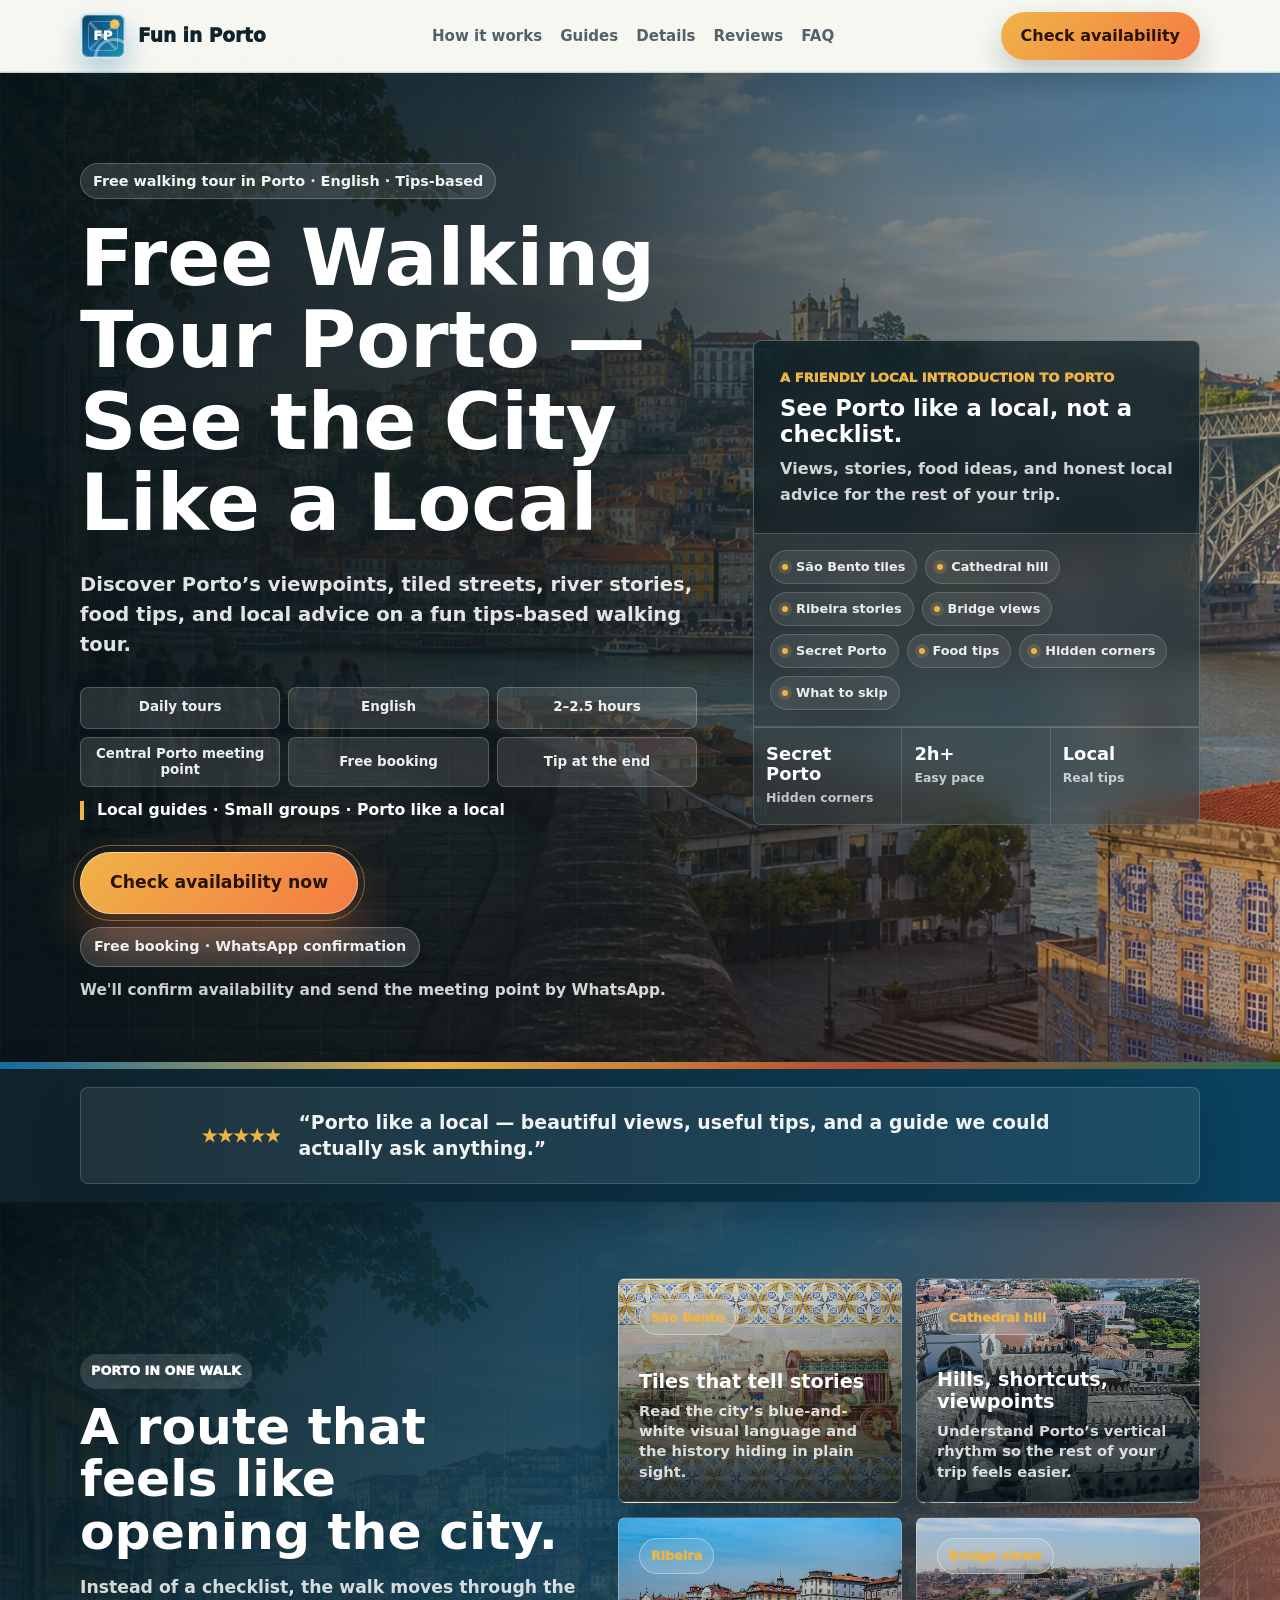
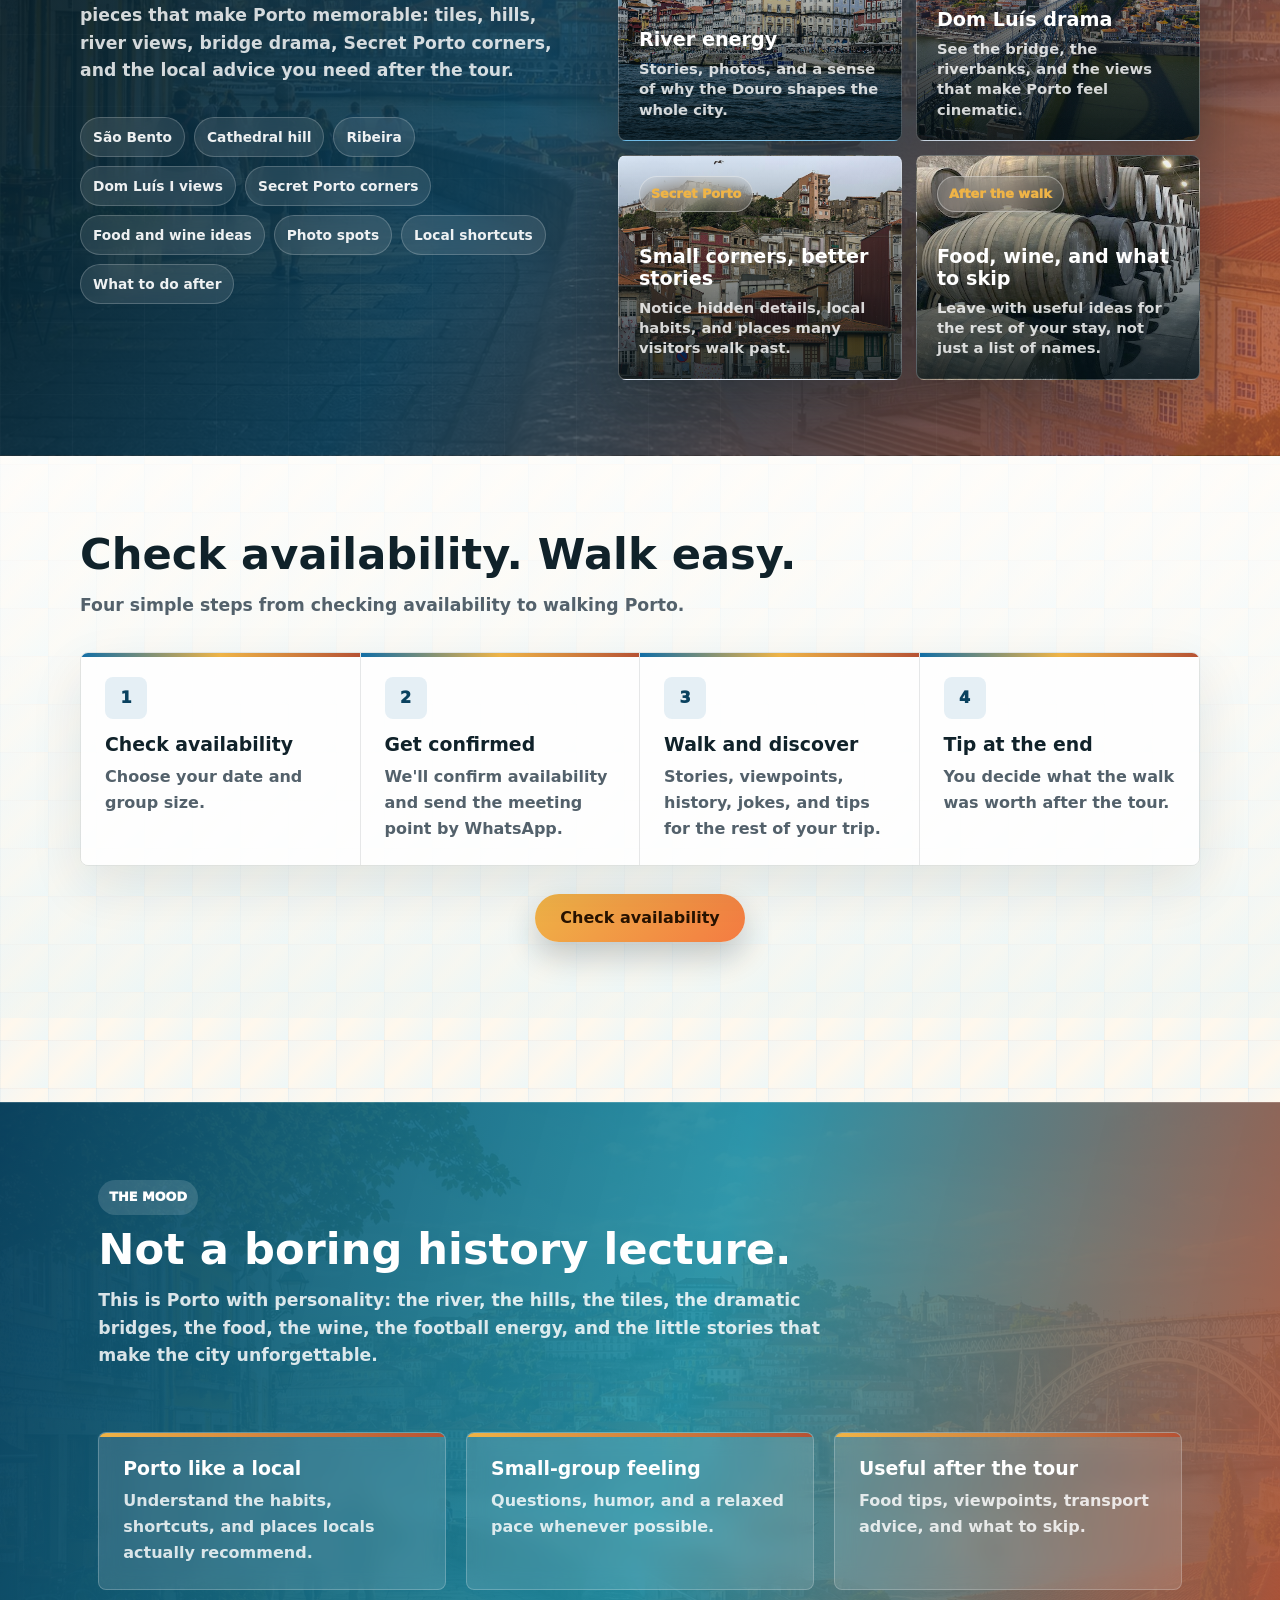
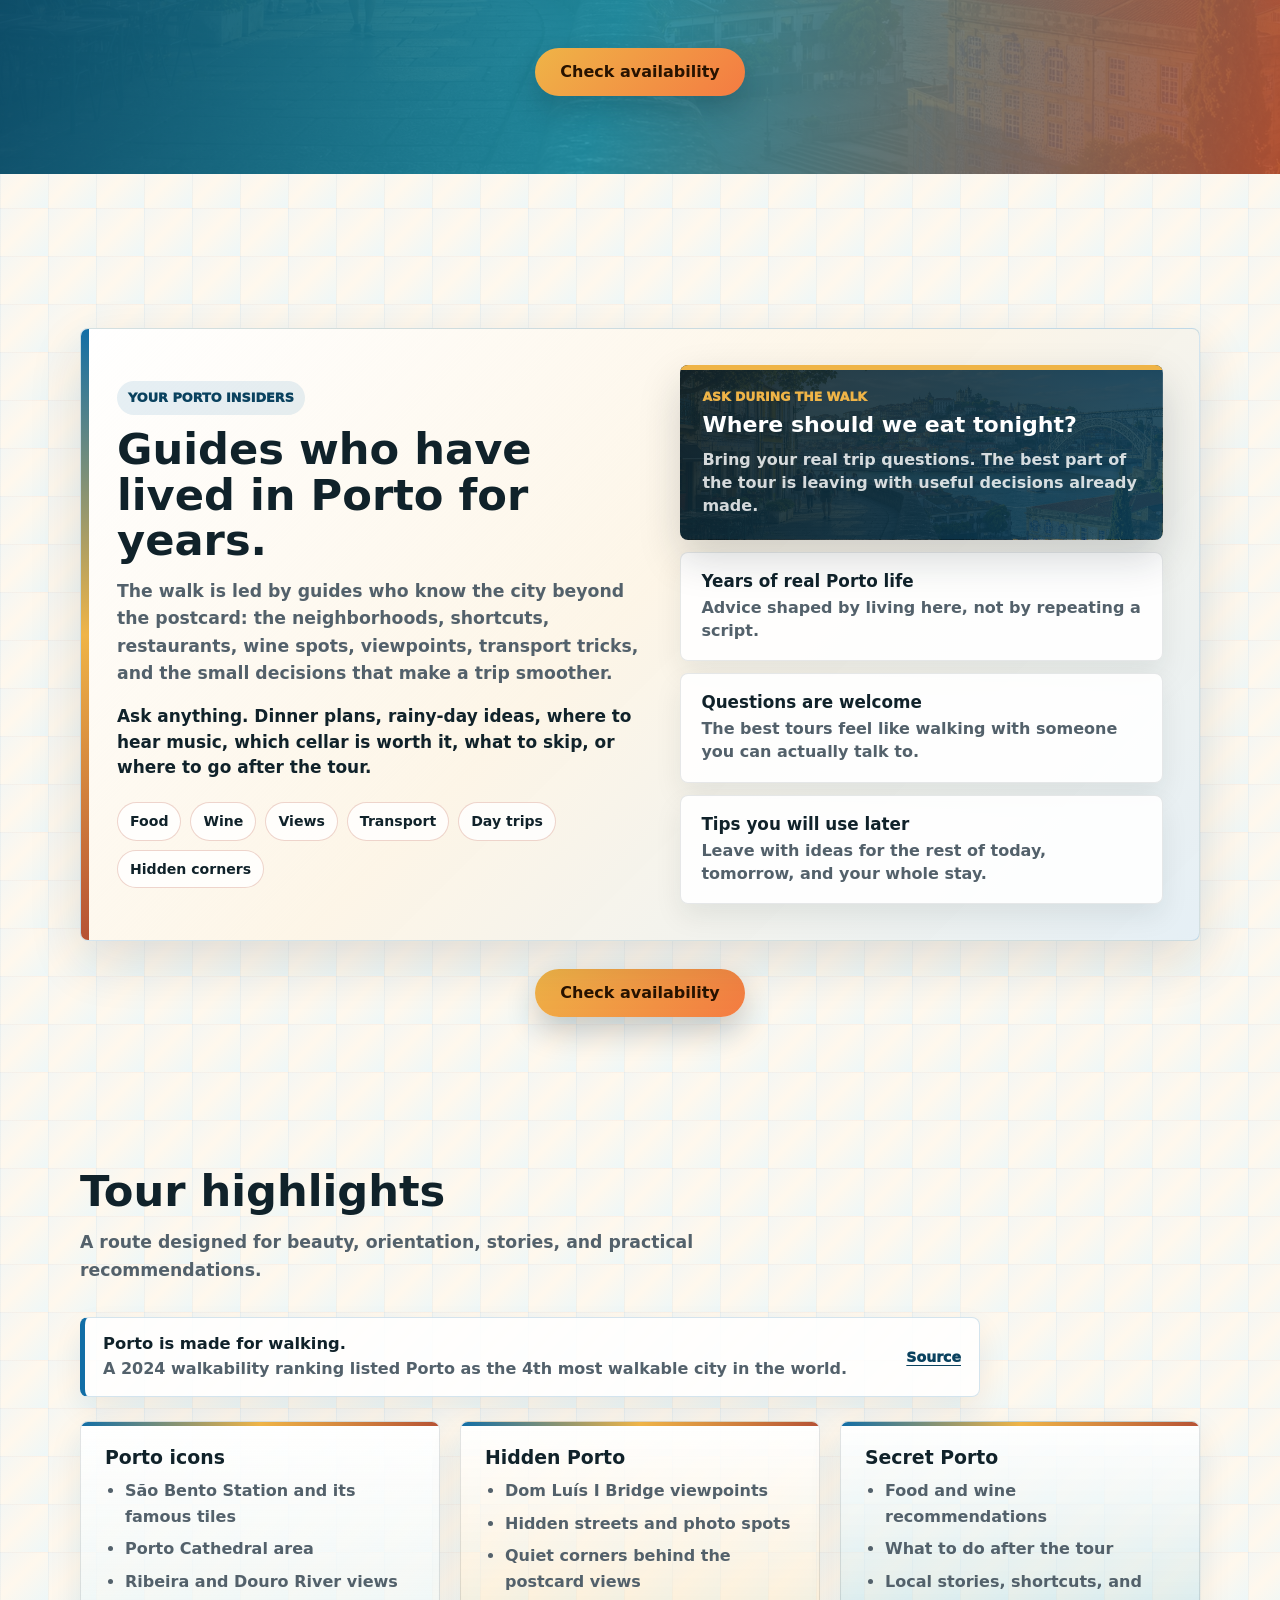
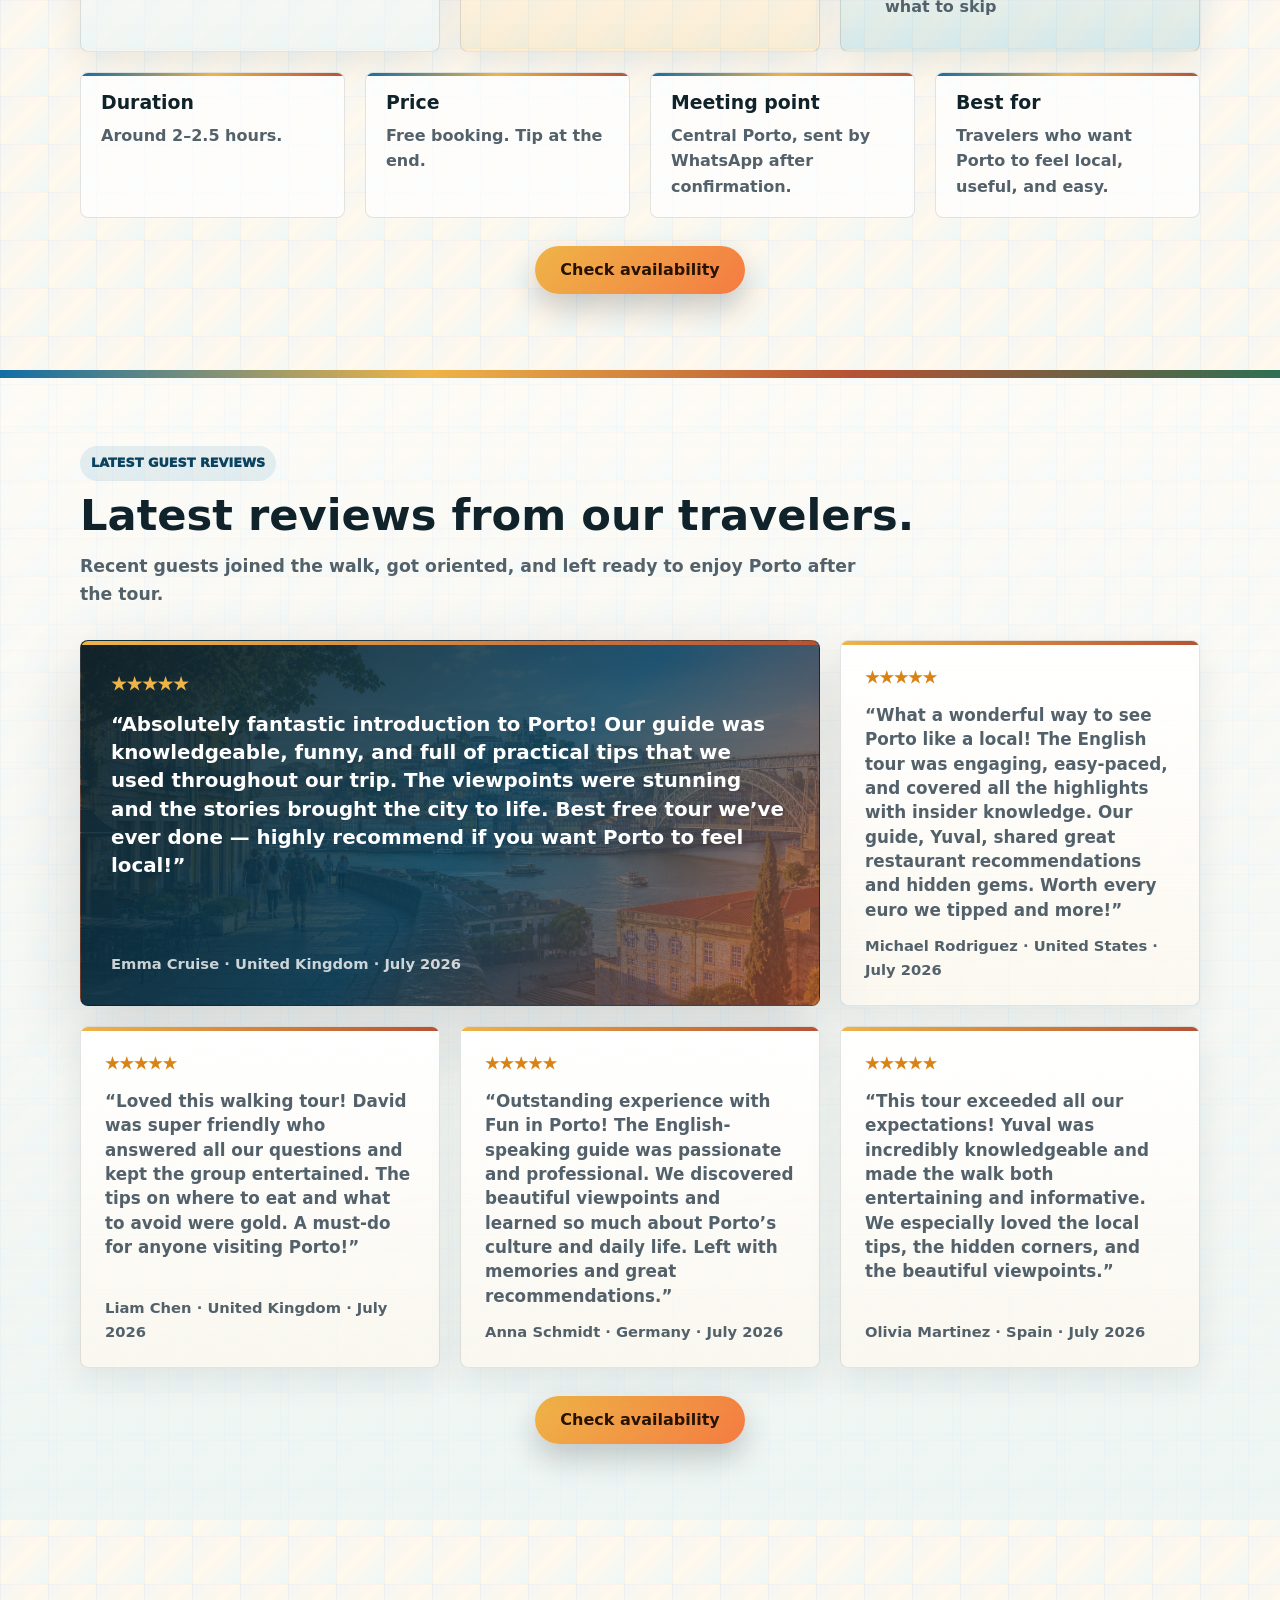
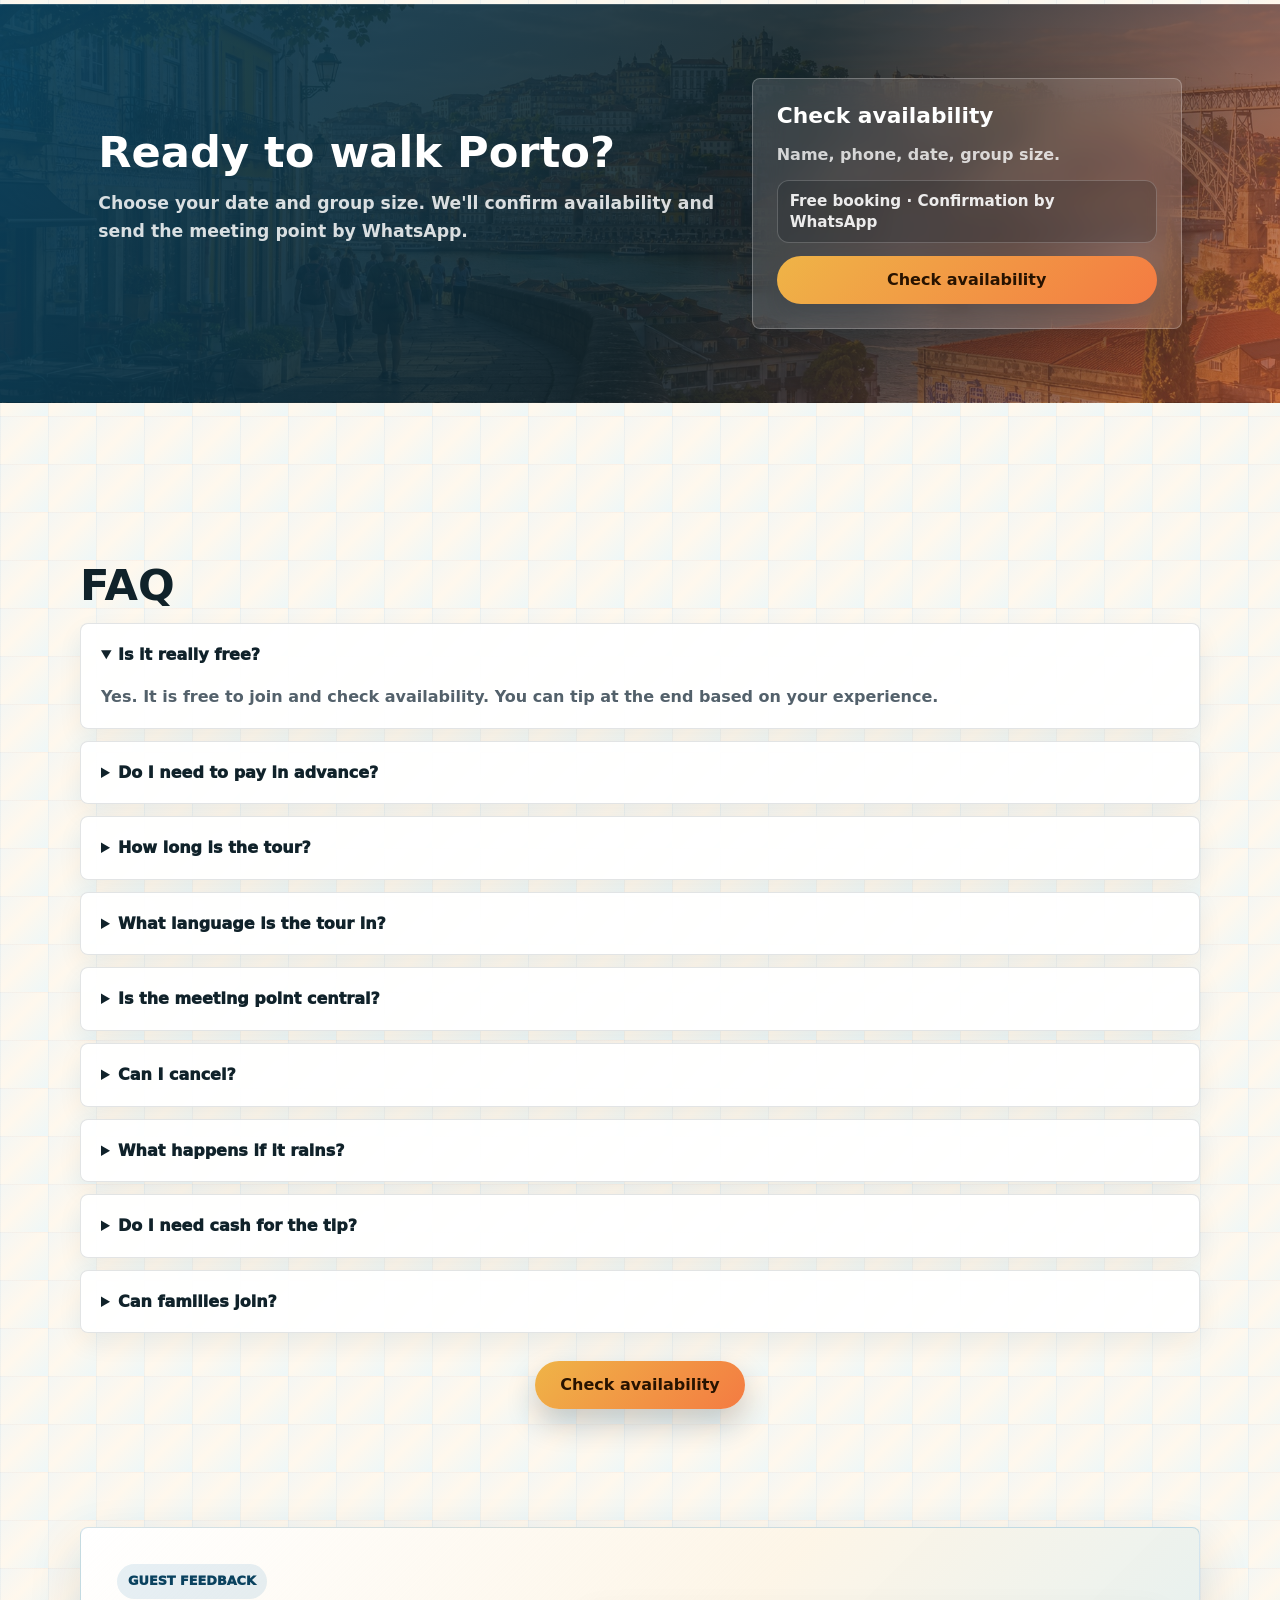
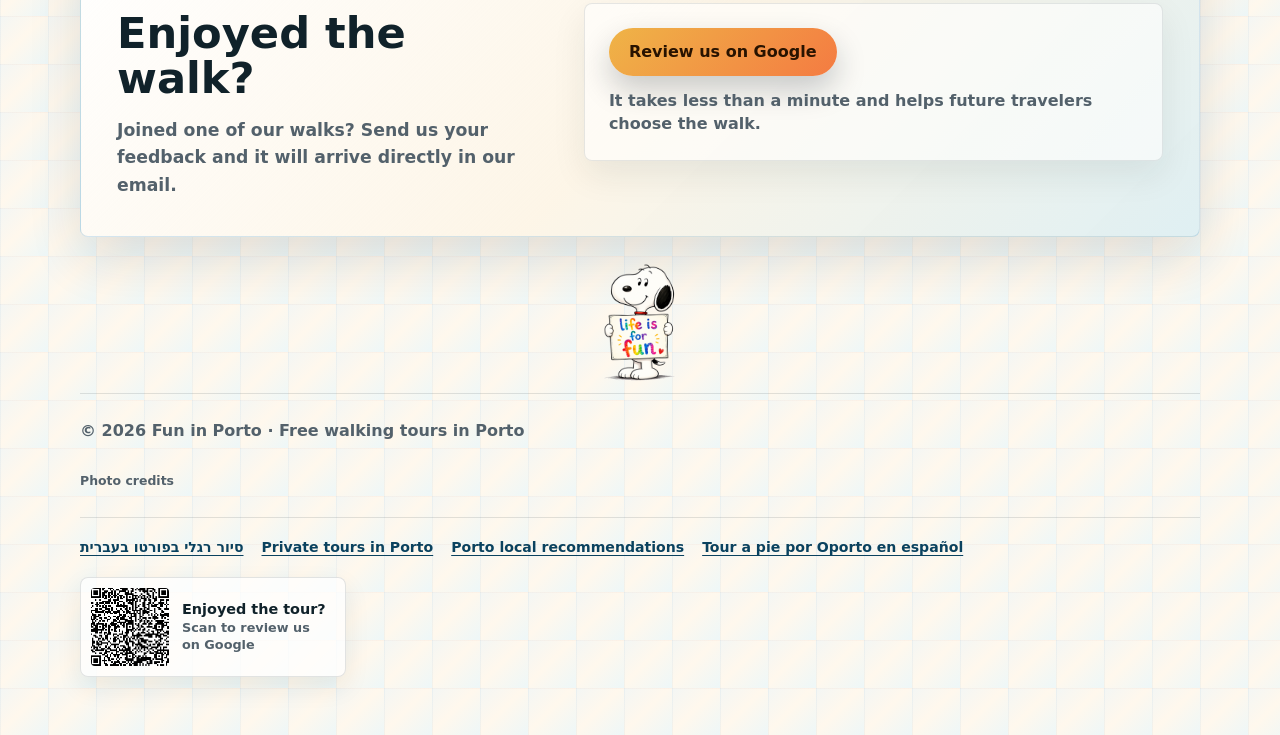
==== commit afeb6b99: "Shaked -> Yuval" ====
--- a/index.html
+++ b/index.html
@@ -590,7 +590,7 @@
           <article class="card review-card">
             <div class="review-stars" aria-label="5 out of 5 stars">★★★★★</div>
             <p class="review-text">
-              “What a wonderful way to see Porto like a local! The English tour was engaging, easy-paced, and covered all the highlights with insider knowledge. Our guide, Shaked, shared great restaurant recommendations and hidden gems. Worth every euro we tipped and more!”
+              “What a wonderful way to see Porto like a local! The English tour was engaging, easy-paced, and covered all the highlights with insider knowledge. Our guide, Yuval, shared great restaurant recommendations and hidden gems. Worth every euro we tipped and more!”
             </p>
             <div class="review-meta">Michael Rodriguez · United States · July 2026</div>
           </article>
@@ -614,7 +614,7 @@
           <article class="card review-card">
             <div class="review-stars" aria-label="5 out of 5 stars">★★★★★</div>
             <p class="review-text">
-              “This tour exceeded all our expectations! Shaked was incredibly knowledgeable and made the walk both entertaining and informative. We especially loved the local tips, the hidden corners, and the beautiful viewpoints.”
+              “This tour exceeded all our expectations! Yuval was incredibly knowledgeable and made the walk both entertaining and informative. We especially loved the local tips, the hidden corners, and the beautiful viewpoints.”
             </p>
             <div class="review-meta">Olivia Martinez · Spain · July 2026</div>
           </article>
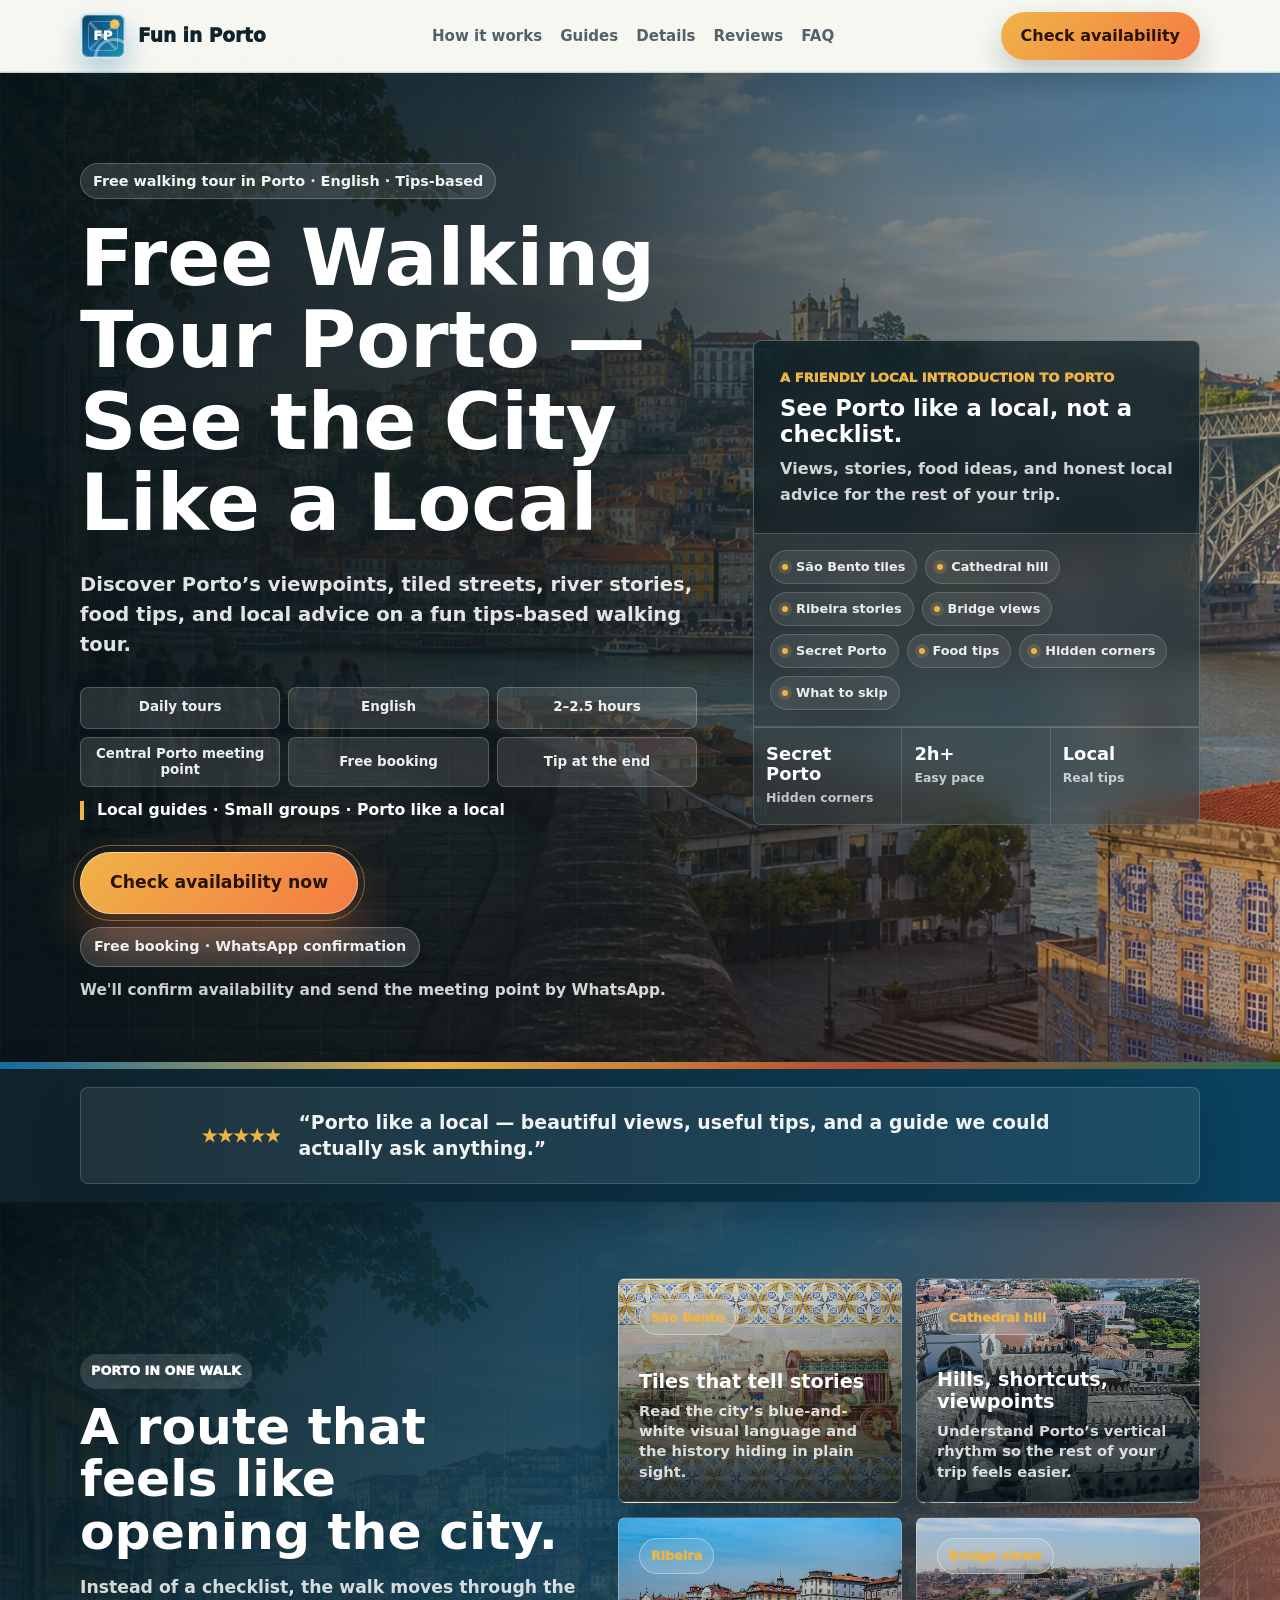
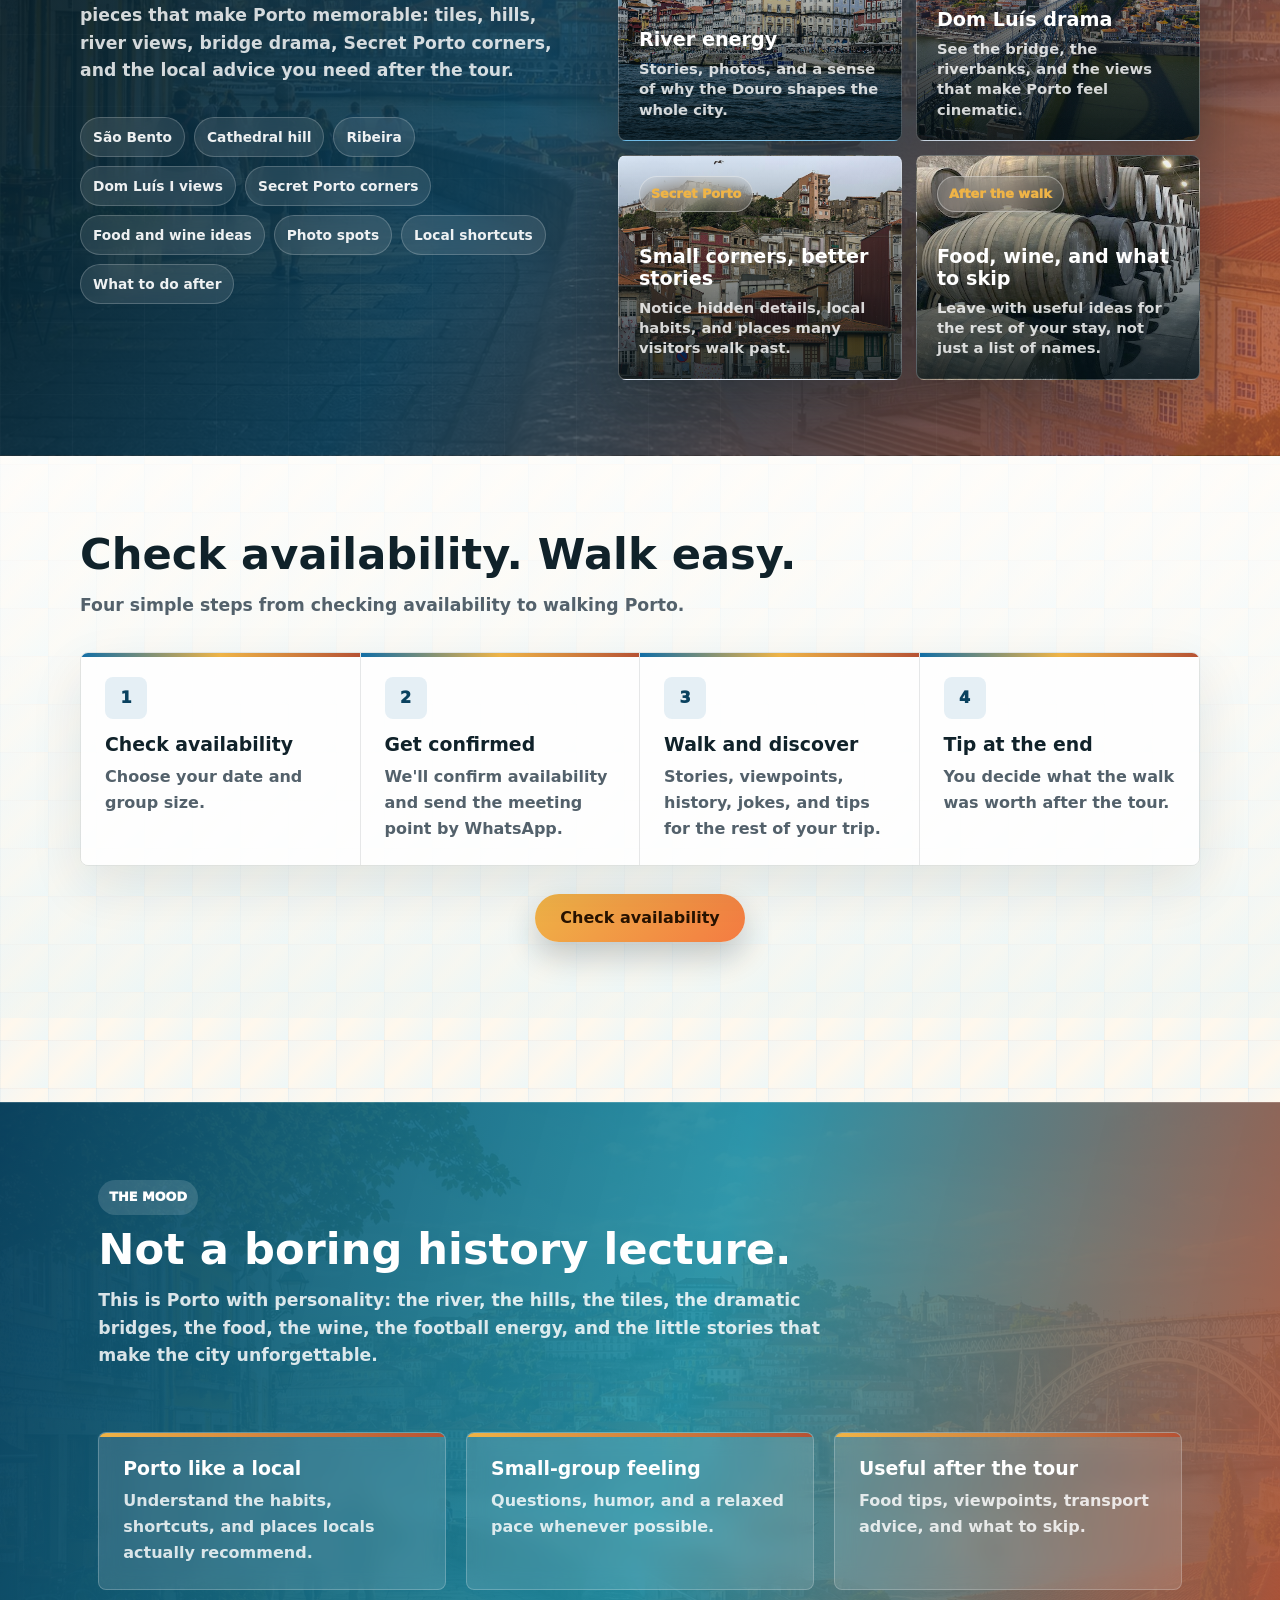
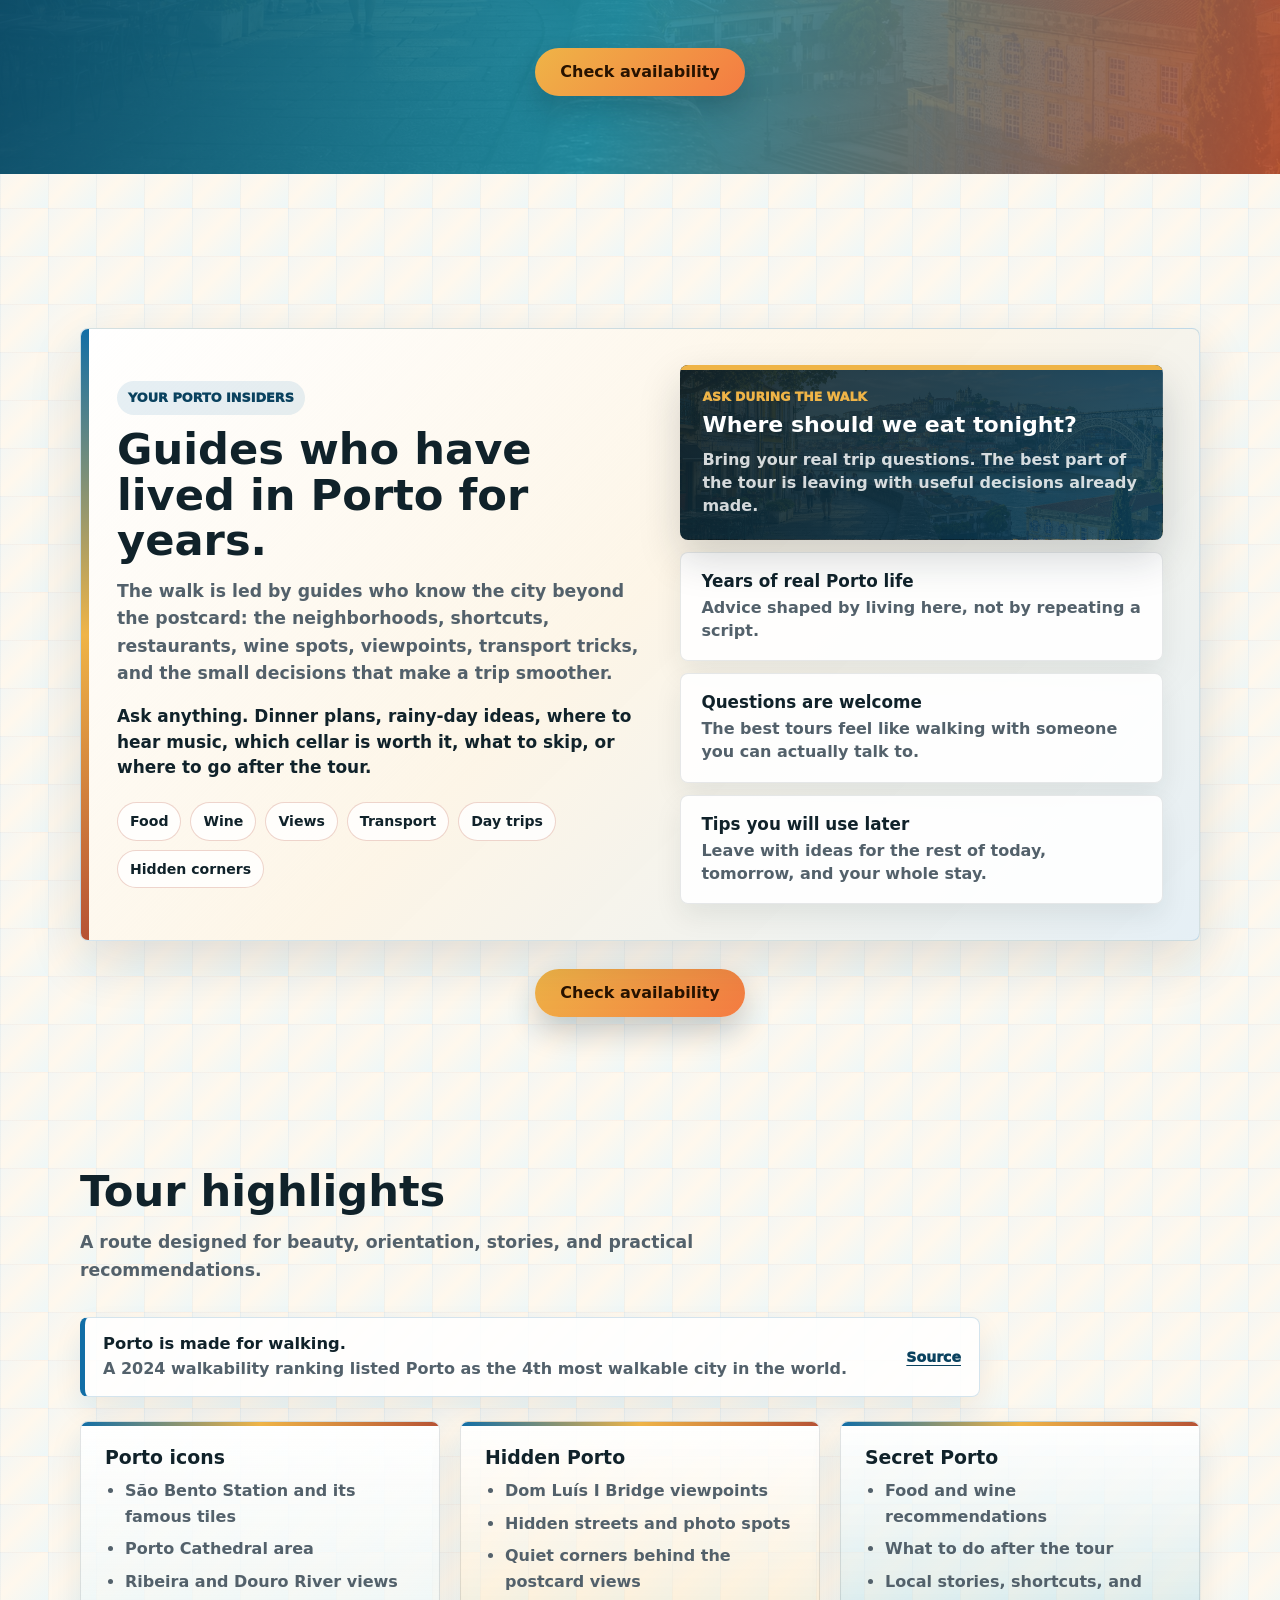
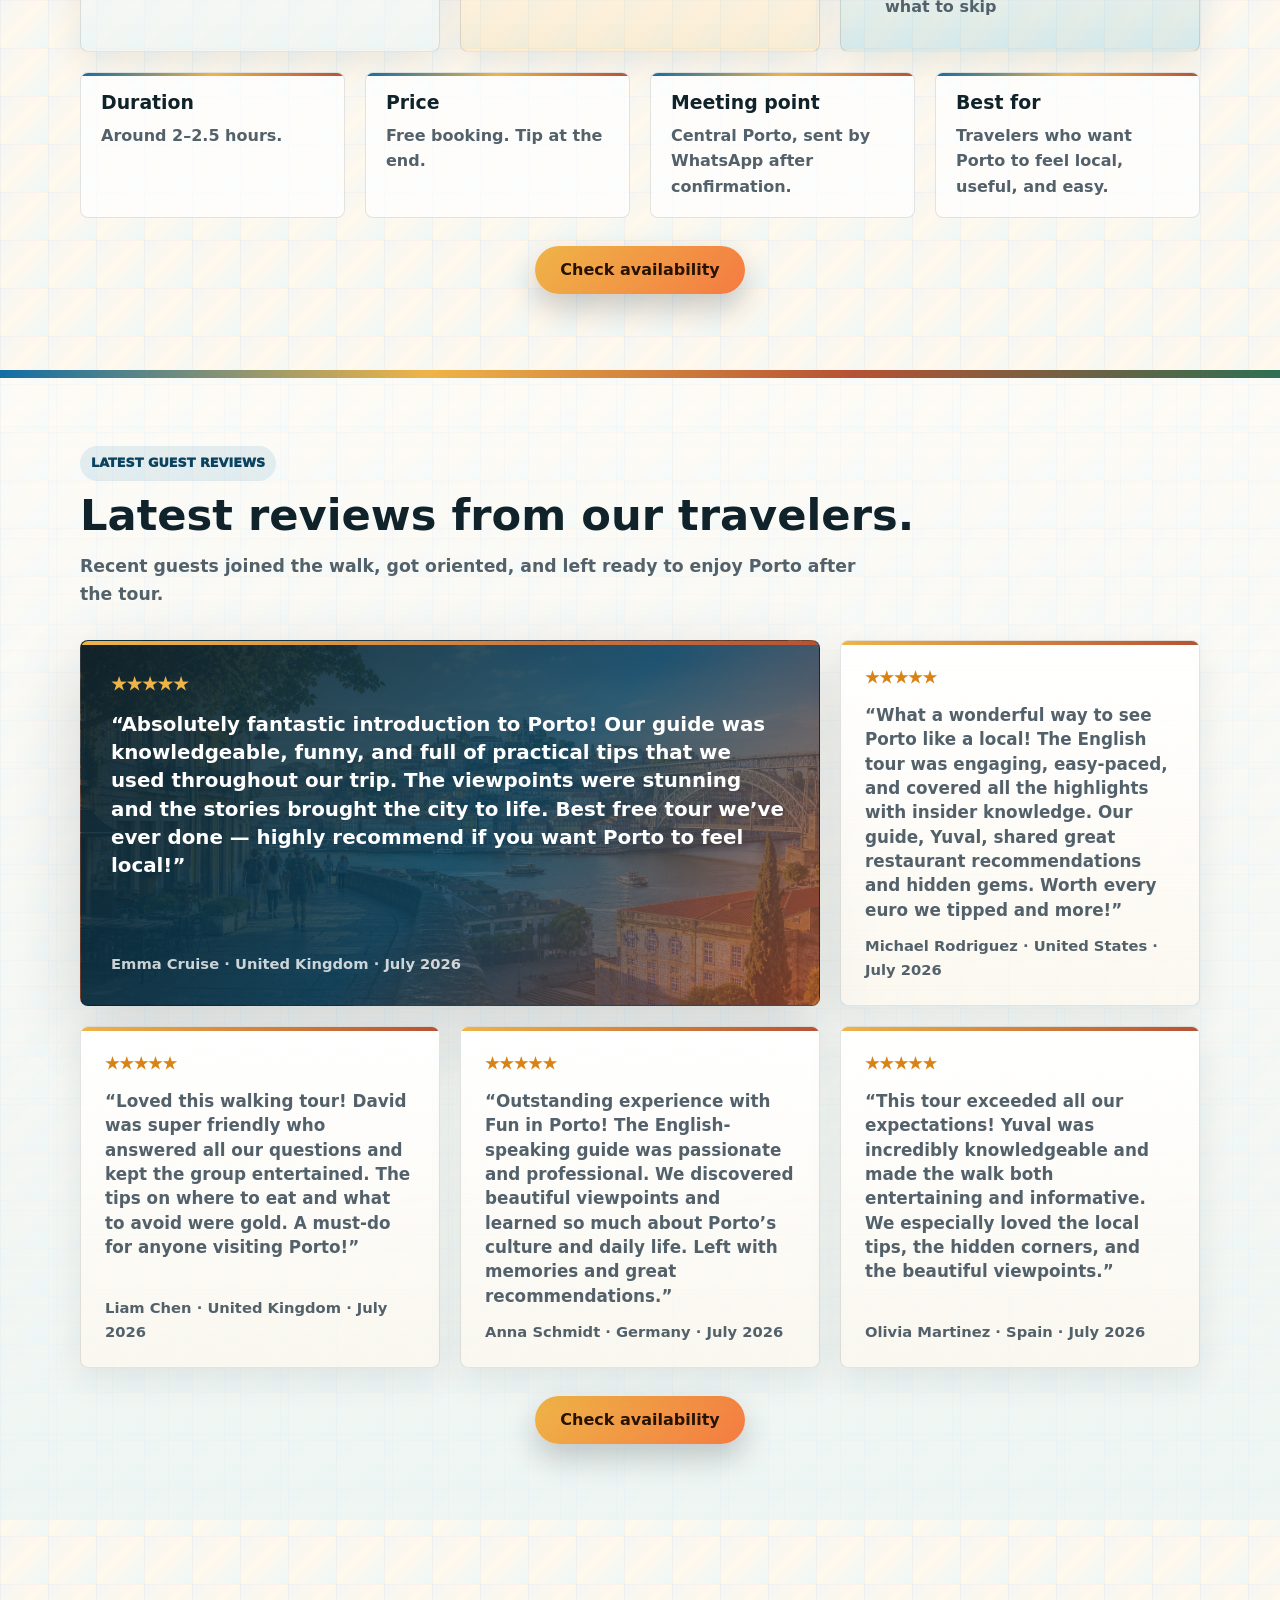
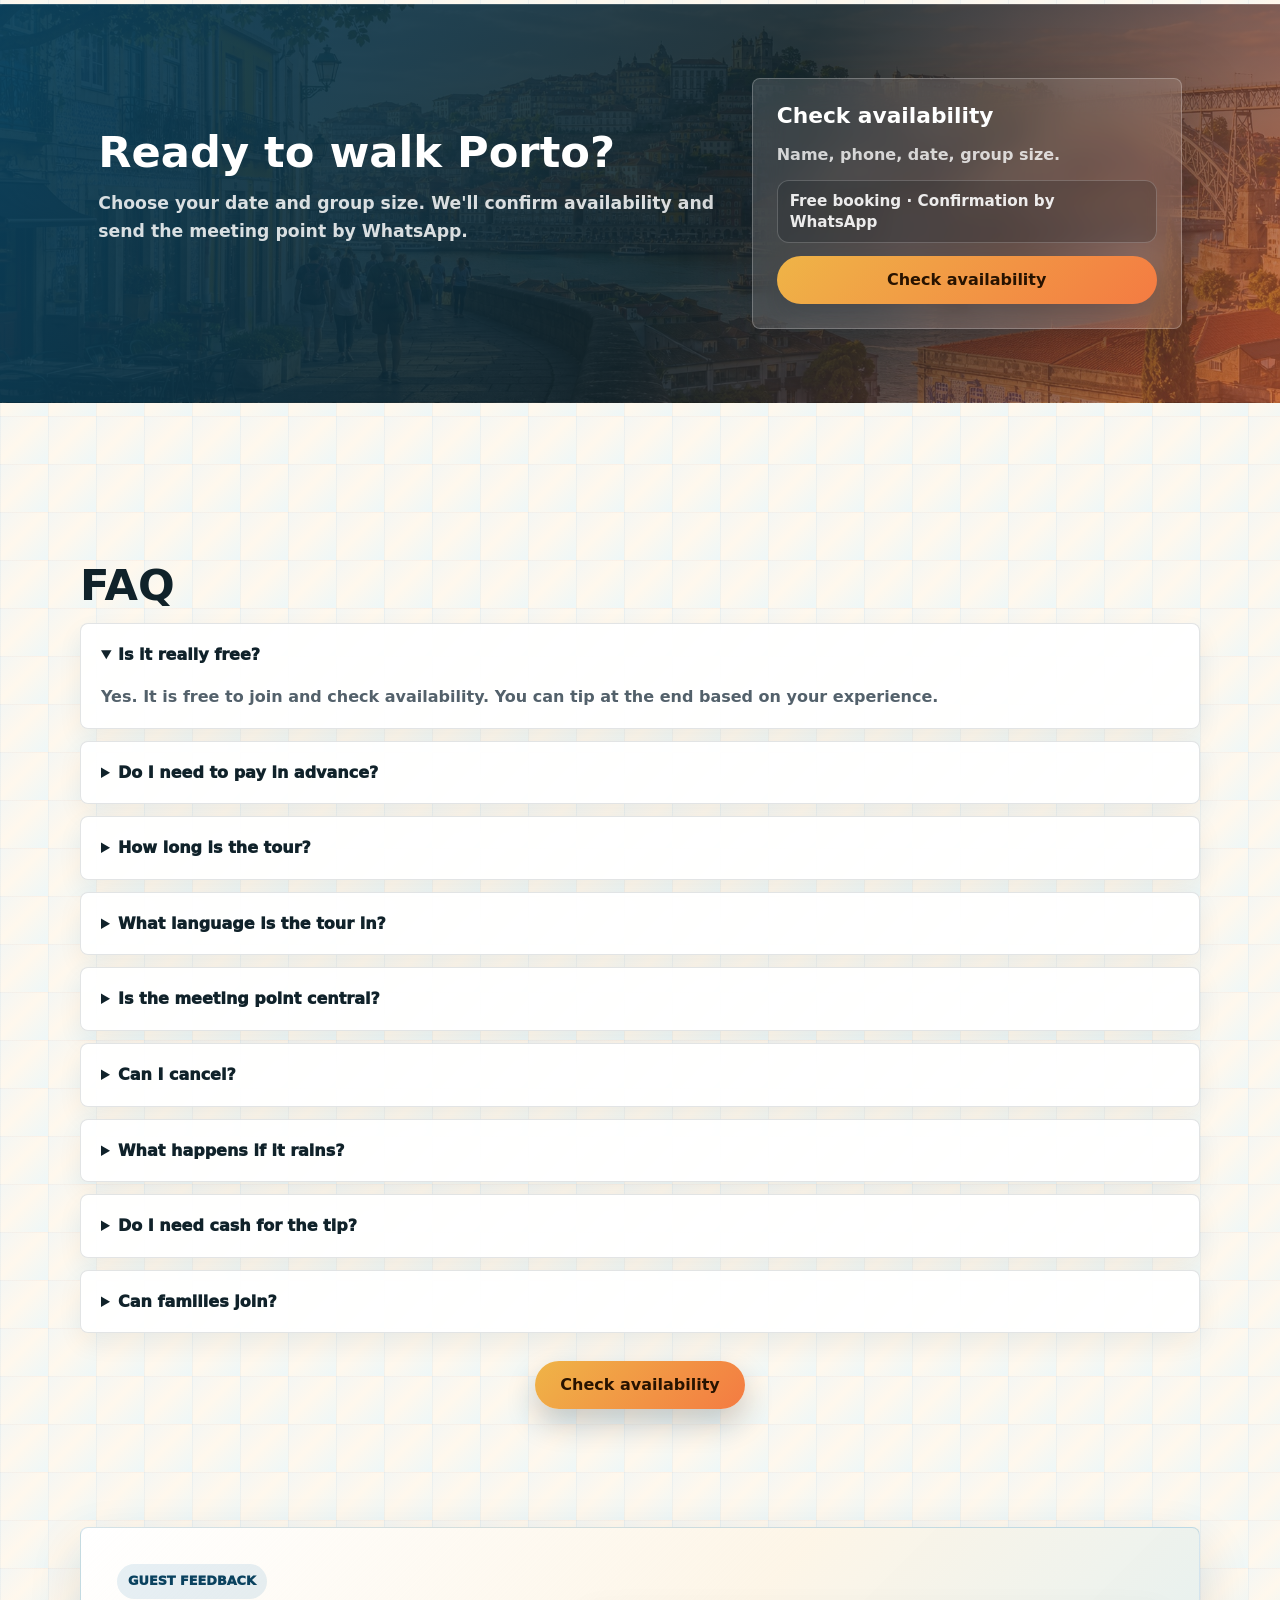
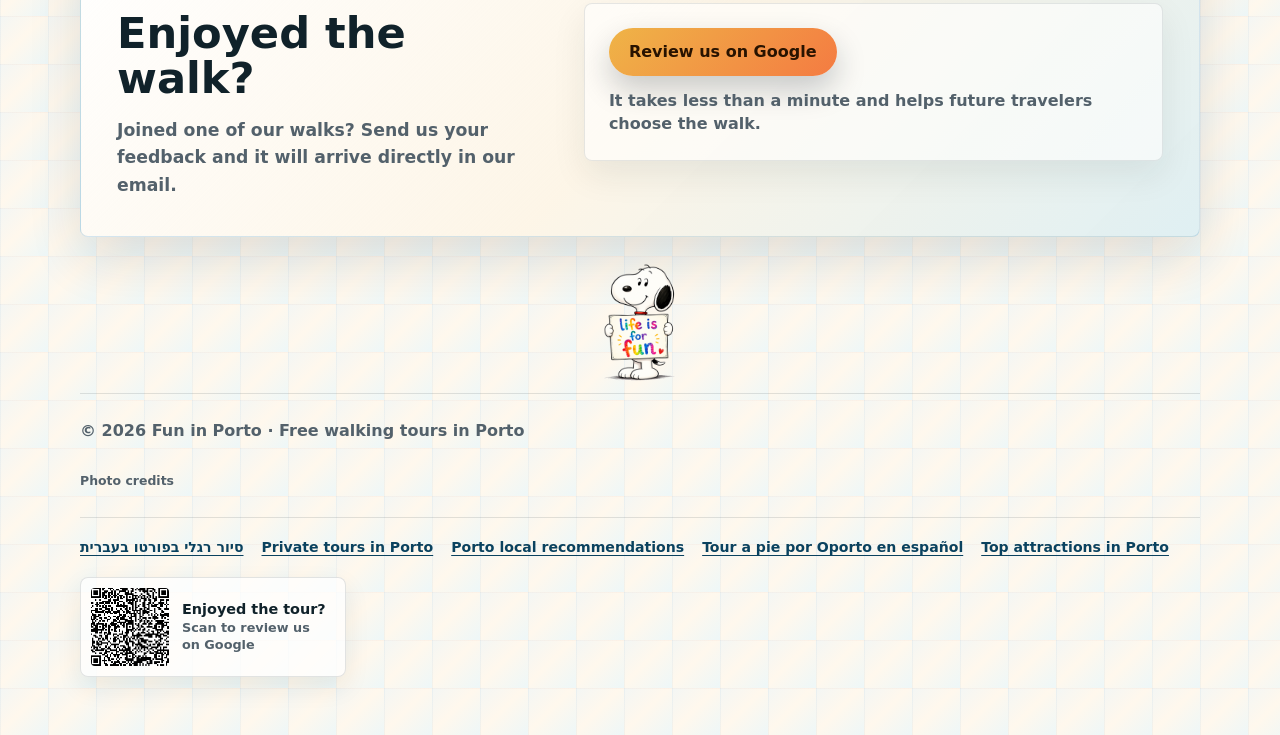
==== commit 8c97c8de: "adding attractions page" ====
--- a/index.html
+++ b/index.html
@@ -771,6 +771,7 @@
         <a href="private-tours-porto/">Private tours in Porto</a>
         <a href="porto-local-recommendation/">Porto local recommendations</a>
         <a href="walking-tour-spanish/" lang="es">Tour a pie por Oporto en español</a>
+        <a href="porto-top-attractions/">Top attractions in Porto</a>
       </nav>
       <a class="footer-review-qr" href="https://g.page/r/CSYGoQ_DJxl_EBM/review" target="_blank" rel="noopener" aria-label="Review Fun in Porto on Google">
         <img src="assets/google-review-qr.png" alt="QR code to review Fun in Porto on Google" loading="lazy" />
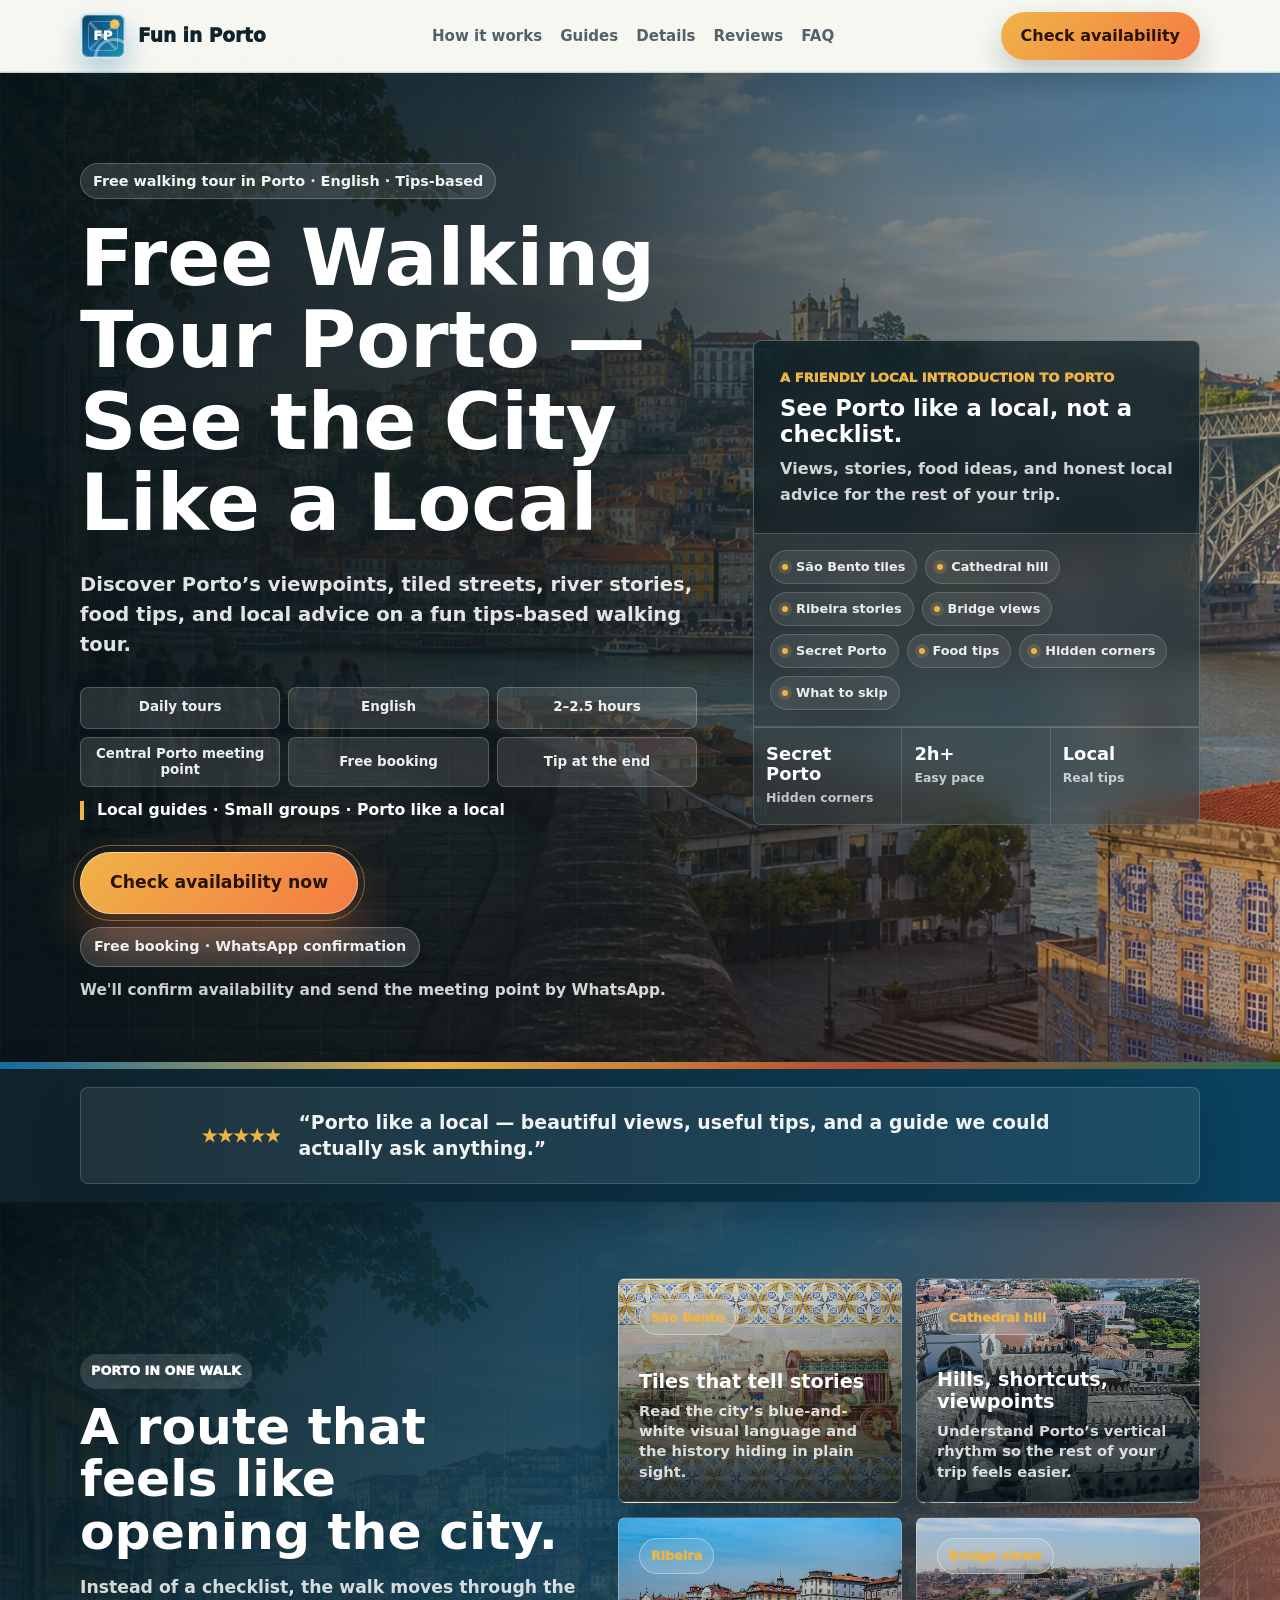
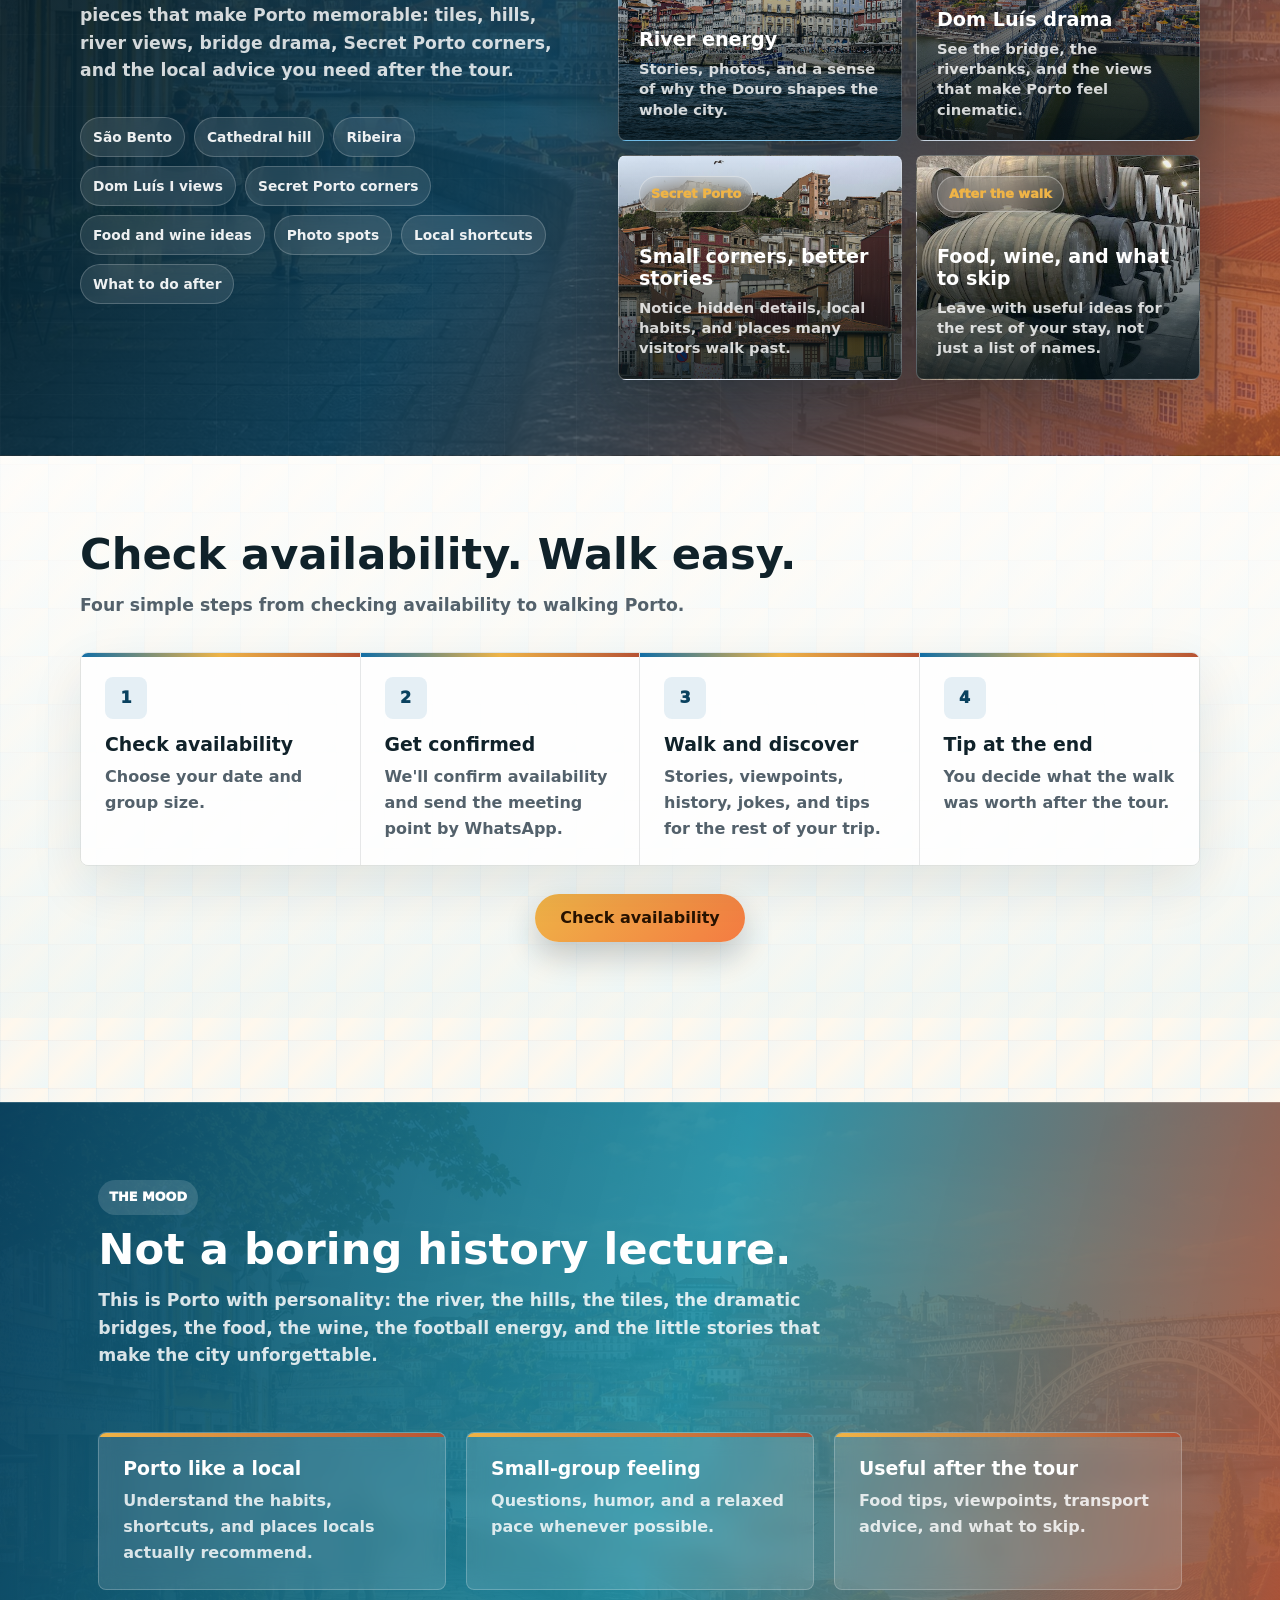
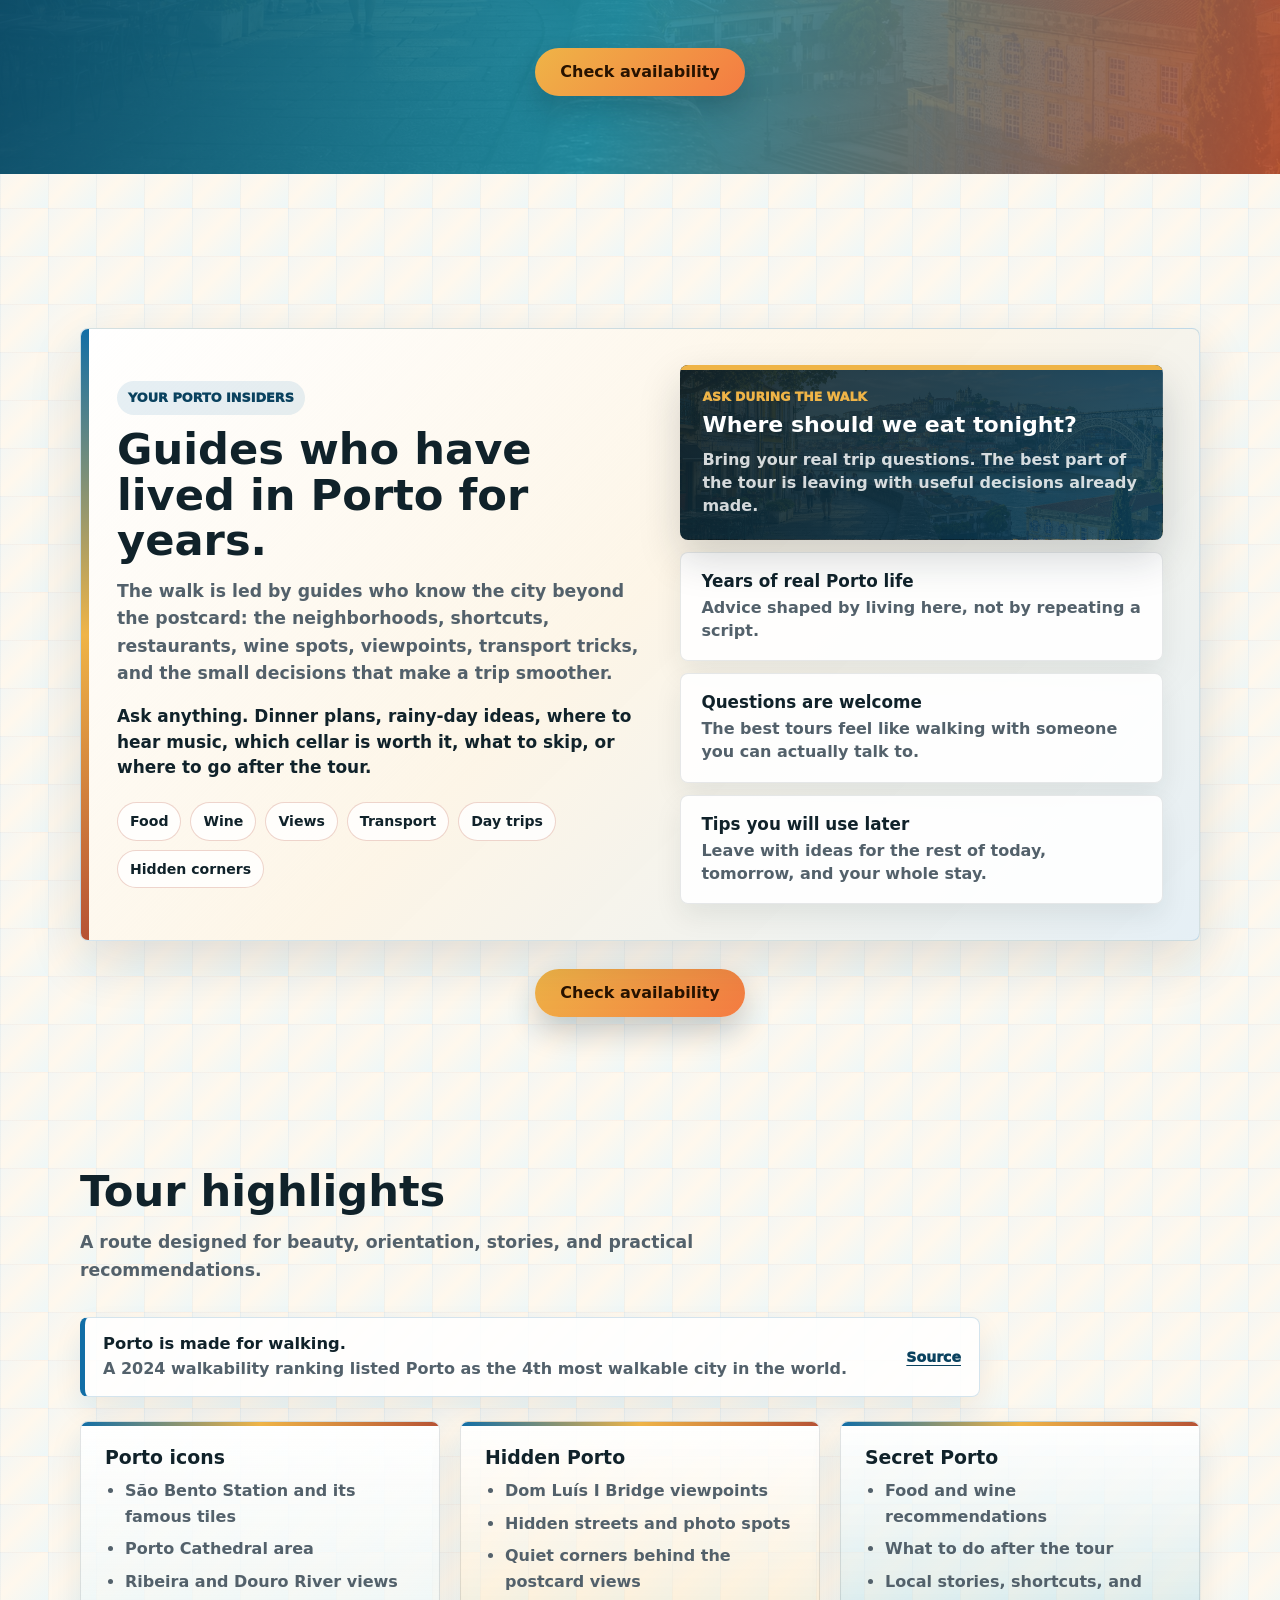
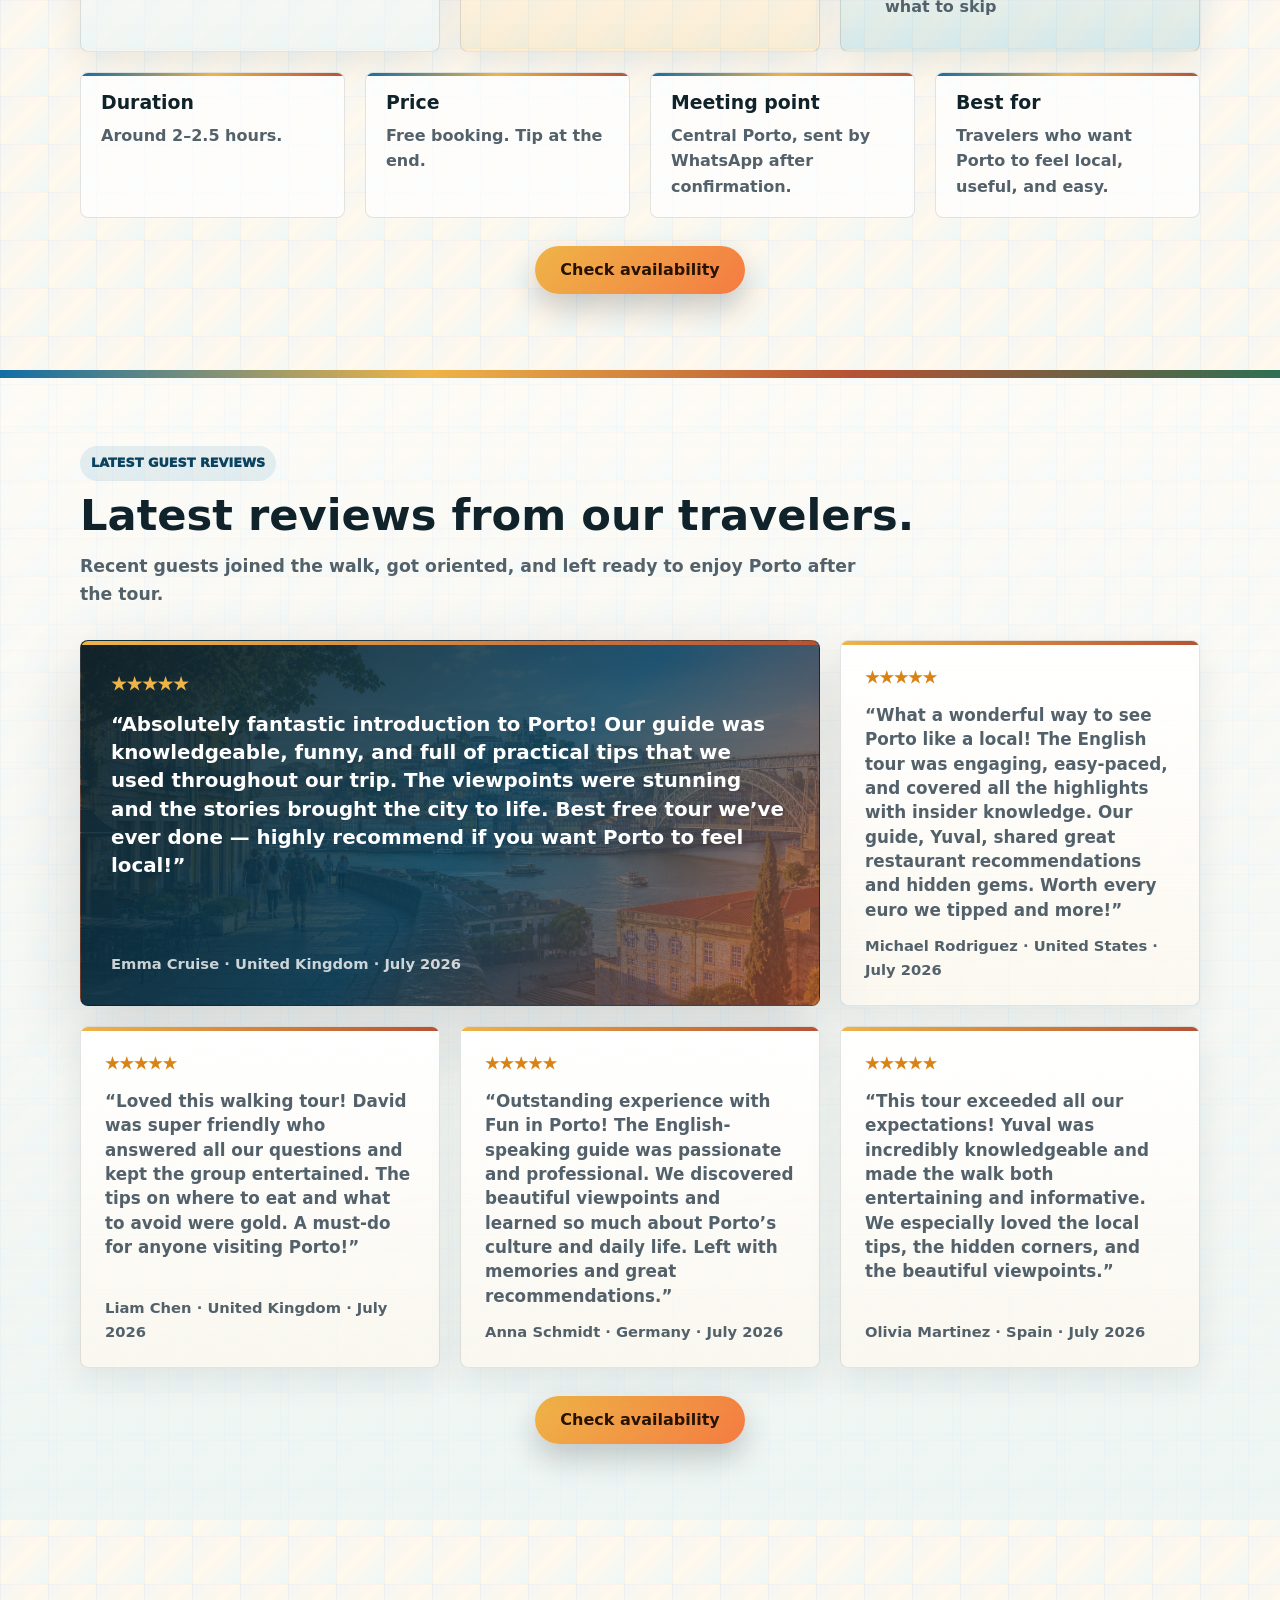
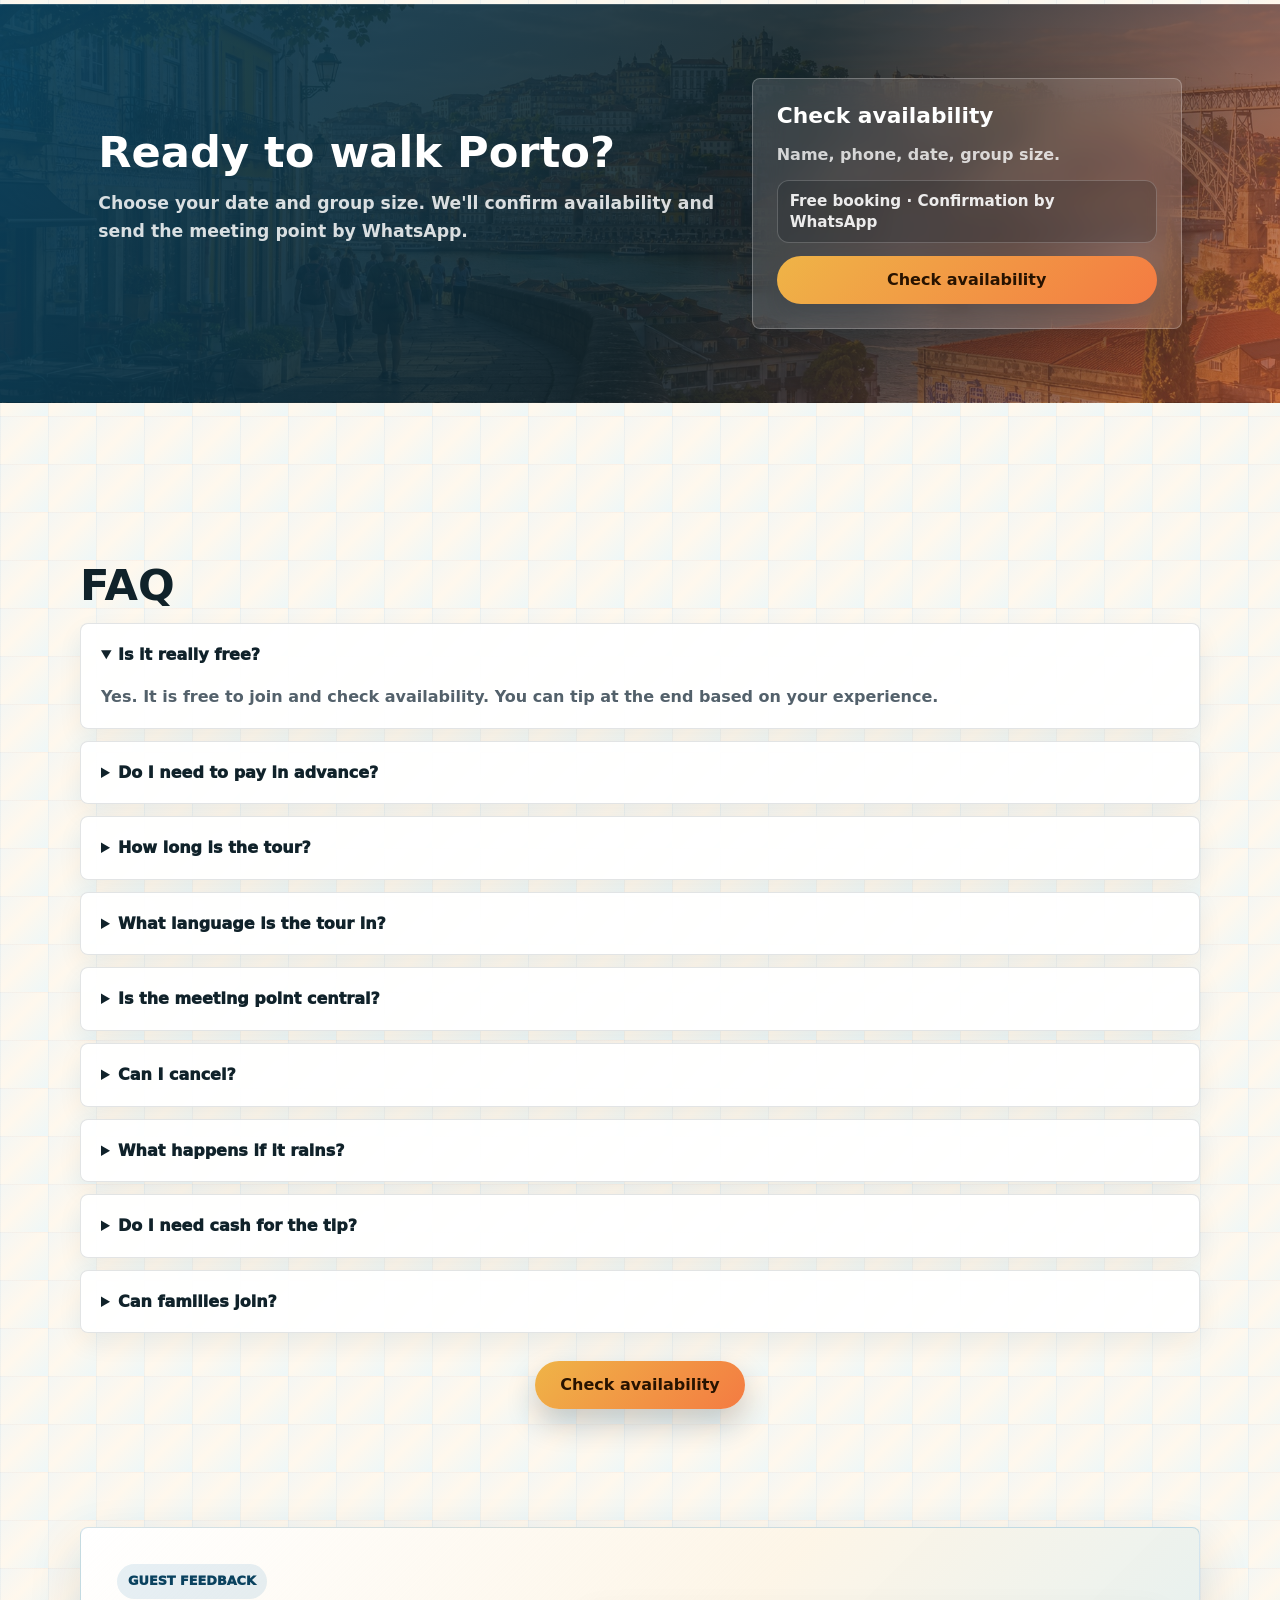
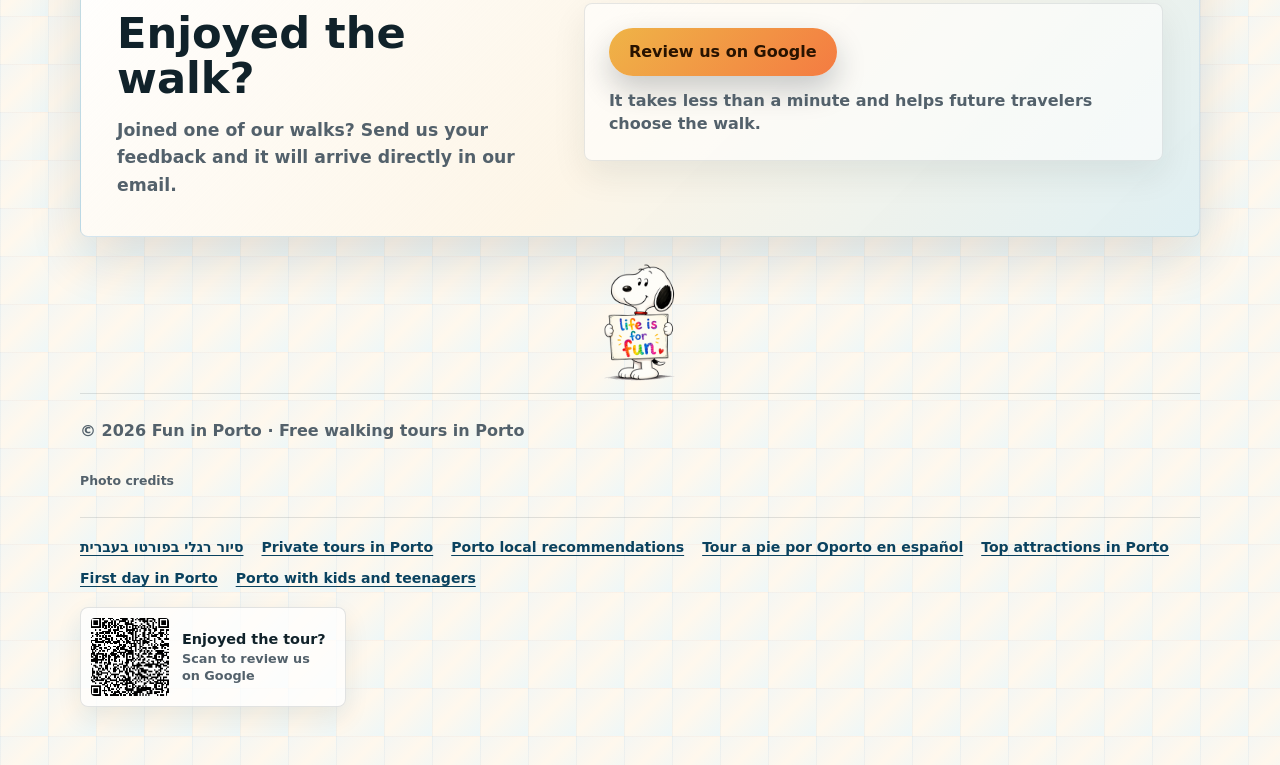
==== commit cb921bf2: "Adding two more pages" ====
--- a/index.html
+++ b/index.html
@@ -1,785 +1,1029 @@
 <!doctype html>
 <html lang="en">
-<head>
-  <!-- Google tag (gtag.js) -->
-  <script async src="https://www.googletagmanager.com/gtag/js?id=G-XQTJXGKEKD"></script>
-  <script>
-    window.dataLayer = window.dataLayer || [];
-    function gtag(){dataLayer.push(arguments);}
-    gtag('js', new Date());
-
-    gtag('config', 'G-XQTJXGKEKD');
-  </script>
-  <meta charset="utf-8" />
-  <meta name="viewport" content="width=device-width, initial-scale=1" />
-  <link rel="icon" href="favicon.svg" type="image/svg+xml" />
-  <title>Free Walking Tour Porto | Fun in Porto</title>
-  <meta
-    name="description"
-    content="Free walking tour in Porto in English with viewpoints, tiled streets, river stories, local food tips, free booking, and confirmation by WhatsApp."
-  />
-  <meta name="robots" content="index, follow" />
-  <meta name="author" content="Fun in Porto" />
-  <meta name="theme-color" content="#f6c453" />
-  <meta name="geo.region" content="PT-13" />
-  <meta name="geo.placename" content="Porto, Portugal" />
-  <meta name="ICBM" content="41.1579, -8.6291" />
-  <link rel="canonical" href="https://funinporto.com/" />
-  <link rel="image_src" href="https://funinporto.com/assets/porto-hero.jpg" />
-  <meta property="og:type" content="website" />
-  <meta property="og:locale" content="en_US" />
-  <meta property="og:site_name" content="Fun in Porto" />
-  <meta property="og:url" content="https://funinporto.com/" />
-  <meta property="og:title" content="Free Walking Tour Porto | Fun in Porto" />
-  <meta
-    property="og:description"
-    content="Join a tips-based Porto walking tour in English with viewpoints, tiled streets, river stories, food tips, and WhatsApp confirmation."
-  />
-  <meta property="og:image" content="https://funinporto.com/assets/porto-hero.jpg" />
-  <meta property="og:image:secure_url" content="https://funinporto.com/assets/porto-hero.jpg" />
-  <meta property="og:image:type" content="image/jpeg" />
-  <meta property="og:image:width" content="1823" />
-  <meta property="og:image:height" content="863" />
-  <meta property="og:image:alt" content="Porto skyline and Douro River view for the Fun in Porto walking tour" />
-  <meta name="twitter:card" content="summary_large_image" />
-  <meta name="twitter:title" content="Free Walking Tour Porto | Fun in Porto" />
-  <meta
-    name="twitter:description"
-    content="See Porto like a local on a tips-based walking tour in English with viewpoints, stories, food tips, and free booking."
-  />
-  <meta name="twitter:image" content="https://funinporto.com/assets/porto-hero.jpg" />
-  <meta name="twitter:image:alt" content="Porto skyline and Douro River view for the Fun in Porto walking tour" />
-  <script type="application/ld+json">
-    {
-      "@context": "https://schema.org",
-      "@type": ["TouristTrip", "Service"],
-      "name": "Free Walking Tour Porto",
-      "alternateName": "Fun in Porto",
-      "description": "A tips-based walking tour in Porto in English with viewpoints, tiled streets, river stories, local food tips, and WhatsApp confirmation.",
-      "url": "https://funinporto.com/",
-      "image": "https://funinporto.com/assets/porto-hero.jpg",
-      "inLanguage": "en",
-      "availableLanguage": {
-        "@type": "Language",
-        "name": "English"
-      },
-      "areaServed": {
-        "@type": "City",
-        "name": "Porto",
-        "address": {
-          "@type": "PostalAddress",
-          "addressLocality": "Porto",
-          "addressCountry": "PT"
-        }
-      },
-      "provider": {
-        "@type": "Organization",
-        "name": "Fun in Porto",
+  <head>
+    <!-- Google tag (gtag.js) -->
+    <script
+      async
+      src="https://www.googletagmanager.com/gtag/js?id=G-XQTJXGKEKD"
+    ></script>
+    <script>
+      window.dataLayer = window.dataLayer || [];
+      function gtag() {
+        dataLayer.push(arguments);
+      }
+      gtag("js", new Date());
+
+      gtag("config", "G-XQTJXGKEKD");
+    </script>
+    <meta charset="utf-8" />
+    <meta name="viewport" content="width=device-width, initial-scale=1" />
+    <link rel="icon" href="favicon.svg" type="image/svg+xml" />
+    <title>Free Walking Tour Porto | Fun in Porto</title>
+    <meta
+      name="description"
+      content="Free walking tour in Porto in English with viewpoints, tiled streets, river stories, local food tips, free booking, and confirmation by WhatsApp."
+    />
+    <meta name="robots" content="index, follow" />
+    <meta name="author" content="Fun in Porto" />
+    <meta name="theme-color" content="#f6c453" />
+    <meta name="geo.region" content="PT-13" />
+    <meta name="geo.placename" content="Porto, Portugal" />
+    <meta name="ICBM" content="41.1579, -8.6291" />
+    <link rel="canonical" href="https://funinporto.com/" />
+    <link rel="alternate" hreflang="en" href="https://funinporto.com/" />
+    <link
+      rel="alternate"
+      hreflang="he"
+      href="https://funinporto.com/porto-walking-tour-hebrew/"
+    />
+    <link
+      rel="alternate"
+      hreflang="es"
+      href="https://funinporto.com/walking-tour-spanish/"
+    />
+    <link rel="alternate" hreflang="x-default" href="https://funinporto.com/" />
+    <link rel="image_src" href="https://funinporto.com/assets/porto-hero.jpg" />
+    <meta property="og:type" content="website" />
+    <meta property="og:locale" content="en_US" />
+    <meta property="og:locale:alternate" content="he_IL" />
+    <meta property="og:locale:alternate" content="es_ES" />
+    <meta property="og:site_name" content="Fun in Porto" />
+    <meta property="og:url" content="https://funinporto.com/" />
+    <meta
+      property="og:title"
+      content="Free Walking Tour Porto | Fun in Porto"
+    />
+    <meta
+      property="og:description"
+      content="Join a tips-based Porto walking tour in English with viewpoints, tiled streets, river stories, food tips, and WhatsApp confirmation."
+    />
+    <meta
+      property="og:image"
+      content="https://funinporto.com/assets/porto-hero.jpg"
+    />
+    <meta
+      property="og:image:secure_url"
+      content="https://funinporto.com/assets/porto-hero.jpg"
+    />
+    <meta property="og:image:type" content="image/jpeg" />
+    <meta property="og:image:width" content="1823" />
+    <meta property="og:image:height" content="863" />
+    <meta
+      property="og:image:alt"
+      content="Porto skyline and Douro River view for the Fun in Porto walking tour"
+    />
+    <meta name="twitter:card" content="summary_large_image" />
+    <meta
+      name="twitter:title"
+      content="Free Walking Tour Porto | Fun in Porto"
+    />
+    <meta
+      name="twitter:description"
+      content="See Porto like a local on a tips-based walking tour in English with viewpoints, stories, food tips, and free booking."
+    />
+    <meta
+      name="twitter:image"
+      content="https://funinporto.com/assets/porto-hero.jpg"
+    />
+    <meta
+      name="twitter:image:alt"
+      content="Porto skyline and Douro River view for the Fun in Porto walking tour"
+    />
+    <script type="application/ld+json">
+      {
+        "@context": "https://schema.org",
+        "@type": ["TouristTrip", "Service"],
+        "name": "Free Walking Tour Porto",
+        "alternateName": "Fun in Porto",
+        "description": "A tips-based walking tour in Porto in English with viewpoints, tiled streets, river stories, local food tips, and WhatsApp confirmation.",
         "url": "https://funinporto.com/",
-        "logo": "https://funinporto.com/favicon.svg"
-      },
-      "offers": {
-        "@type": "Offer",
-        "name": "Free booking for a tips-based Porto walking tour",
-        "price": "0",
-        "priceCurrency": "EUR",
-        "availability": "https://schema.org/InStock",
-        "url": "https://funinporto.com/"
-      },
-      "touristType": "Travelers",
-      "itinerary": [
-        {
-          "@type": "TouristAttraction",
-          "name": "São Bento Station"
+        "image": "https://funinporto.com/assets/porto-hero.jpg",
+        "inLanguage": "en",
+        "availableLanguage": {
+          "@type": "Language",
+          "name": "English"
         },
-        {
-          "@type": "TouristAttraction",
-          "name": "Porto Cathedral area"
-        },
-        {
-          "@type": "TouristAttraction",
-          "name": "Ribeira"
-        },
-        {
-          "@type": "TouristAttraction",
-          "name": "Dom Luís I Bridge viewpoints"
-        }
-      ]
-    }
-  </script>
-  <script type="application/ld+json">
-    {
-      "@context": "https://schema.org",
-      "@type": "FAQPage",
-      "mainEntity": [
-        {
-          "@type": "Question",
-          "name": "Is it really free?",
-          "acceptedAnswer": {
-            "@type": "Answer",
-            "text": "Yes. It is free to join and check availability. You can tip at the end based on your experience."
+        "areaServed": {
+          "@type": "City",
+          "name": "Porto",
+          "address": {
+            "@type": "PostalAddress",
+            "addressLocality": "Porto",
+            "addressCountry": "PT"
           }
         },
-        {
-          "@type": "Question",
-          "name": "Do I need to pay in advance?",
-          "acceptedAnswer": {
-            "@type": "Answer",
-            "text": "No. There is no payment today. Free booking means you can tip at the end based on your experience."
+        "provider": {
+          "@type": "Organization",
+          "name": "Fun in Porto",
+          "url": "https://funinporto.com/",
+          "logo": "https://funinporto.com/favicon.svg"
+        },
+        "offers": {
+          "@type": "Offer",
+          "name": "Free booking for a tips-based Porto walking tour",
+          "price": "0",
+          "priceCurrency": "EUR",
+          "availability": "https://schema.org/InStock",
+          "url": "https://funinporto.com/"
+        },
+        "touristType": "Travelers",
+        "itinerary": [
+          {
+            "@type": "TouristAttraction",
+            "name": "São Bento Station"
+          },
+          {
+            "@type": "TouristAttraction",
+            "name": "Porto Cathedral area"
+          },
+          {
+            "@type": "TouristAttraction",
+            "name": "Ribeira"
+          },
+          {
+            "@type": "TouristAttraction",
+            "name": "Dom Luís I Bridge viewpoints"
           }
-        },
-        {
-          "@type": "Question",
-          "name": "How long is the tour?",
-          "acceptedAnswer": {
-            "@type": "Answer",
-            "text": "Usually around 2 to 2.5 hours, depending on group pace and questions."
+        ]
+      }
+    </script>
+    <script type="application/ld+json">
+      {
+        "@context": "https://schema.org",
+        "@type": "FAQPage",
+        "mainEntity": [
+          {
+            "@type": "Question",
+            "name": "Is it really free?",
+            "acceptedAnswer": {
+              "@type": "Answer",
+              "text": "Yes. It is free to join and check availability. You can tip at the end based on your experience."
+            }
+          },
+          {
+            "@type": "Question",
+            "name": "Do I need to pay in advance?",
+            "acceptedAnswer": {
+              "@type": "Answer",
+              "text": "No. There is no payment today. Free booking means you can tip at the end based on your experience."
+            }
+          },
+          {
+            "@type": "Question",
+            "name": "How long is the tour?",
+            "acceptedAnswer": {
+              "@type": "Answer",
+              "text": "Usually around 2 to 2.5 hours, depending on group pace and questions."
+            }
+          },
+          {
+            "@type": "Question",
+            "name": "What language is the tour in?",
+            "acceptedAnswer": {
+              "@type": "Answer",
+              "text": "The tour is in English."
+            }
+          },
+          {
+            "@type": "Question",
+            "name": "Is the meeting point central?",
+            "acceptedAnswer": {
+              "@type": "Answer",
+              "text": "Yes. The meeting point is in central Porto. We'll confirm availability and send the meeting point by WhatsApp."
+            }
+          },
+          {
+            "@type": "Question",
+            "name": "Can I cancel?",
+            "acceptedAnswer": {
+              "@type": "Answer",
+              "text": "Yes. Plans change when traveling. Just send us a WhatsApp message as early as you can."
+            }
+          },
+          {
+            "@type": "Question",
+            "name": "What happens if it rains?",
+            "acceptedAnswer": {
+              "@type": "Answer",
+              "text": "Porto weather can change quickly. We usually walk in light rain, and we will confirm any important updates by WhatsApp."
+            }
+          },
+          {
+            "@type": "Question",
+            "name": "Do I need cash for the tip?",
+            "acceptedAnswer": {
+              "@type": "Answer",
+              "text": "Cash is useful and simple for tips. If you do not have cash, ask the guide what options are available."
+            }
+          },
+          {
+            "@type": "Question",
+            "name": "Can families join?",
+            "acceptedAnswer": {
+              "@type": "Answer",
+              "text": "Yes. The tour is relaxed and friendly for couples, families, friends, and travelers who like local tips."
+            }
           }
-        },
-        {
-          "@type": "Question",
-          "name": "What language is the tour in?",
-          "acceptedAnswer": {
-            "@type": "Answer",
-            "text": "The tour is in English."
-          }
-        },
-        {
-          "@type": "Question",
-          "name": "Is the meeting point central?",
-          "acceptedAnswer": {
-            "@type": "Answer",
-            "text": "Yes. The meeting point is in central Porto. We'll confirm availability and send the meeting point by WhatsApp."
-          }
-        },
-        {
-          "@type": "Question",
-          "name": "Can I cancel?",
-          "acceptedAnswer": {
-            "@type": "Answer",
-            "text": "Yes. Plans change when traveling. Just send us a WhatsApp message as early as you can."
-          }
-        },
-        {
-          "@type": "Question",
-          "name": "What happens if it rains?",
-          "acceptedAnswer": {
-            "@type": "Answer",
-            "text": "Porto weather can change quickly. We usually walk in light rain, and we will confirm any important updates by WhatsApp."
-          }
-        },
-        {
-          "@type": "Question",
-          "name": "Do I need cash for the tip?",
-          "acceptedAnswer": {
-            "@type": "Answer",
-            "text": "Cash is useful and simple for tips. If you do not have cash, ask the guide what options are available."
-          }
-        },
-        {
-          "@type": "Question",
-          "name": "Can families join?",
-          "acceptedAnswer": {
-            "@type": "Answer",
-            "text": "Yes. The tour is relaxed and friendly for couples, families, friends, and travelers who like local tips."
-          }
-        }
-      ]
-    }
-  </script>
-  <link rel="stylesheet" href="styles.css?v=20260707-12" />
-</head>
-<body>
-  <nav class="nav">
-    <div class="container nav-inner">
-      <a class="logo" href="index.html">
-        <span class="logo-mark" aria-hidden="true">FP</span>
-        <span>Fun in Porto</span>
-      </a>
-
-      <div class="nav-links">
-        <a href="#how">How it works</a>
-        <a href="#guides">Guides</a>
-        <a href="#details">Details</a>
-        <a href="#reviews">Reviews</a>
-        <a href="#faq">FAQ</a>
+        ]
+      }
+    </script>
+    <link rel="stylesheet" href="styles.css?v=20260707-12" />
+  </head>
+  <body>
+    <nav class="nav">
+      <div class="container nav-inner">
+        <a class="logo" href="index.html">
+          <span class="logo-mark" aria-hidden="true">FP</span>
+          <span>Fun in Porto</span>
+        </a>
+
+        <div class="nav-links">
+          <a href="#how">How it works</a>
+          <a href="#guides">Guides</a>
+          <a href="#details">Details</a>
+          <a href="#reviews">Reviews</a>
+          <a href="#faq">FAQ</a>
+        </div>
+
+        <button class="btn sun" onclick="openWhatsApp()">
+          Check availability
+        </button>
       </div>
-
-      <button class="btn sun" onclick="openWhatsApp()">Check availability</button>
+    </nav>
+
+    <main>
+      <!-- Hero -->
+      <section class="hero">
+        <div class="container hero-shell">
+          <div class="hero-copy">
+            <div class="kicker">
+              Free walking tour in Porto · English · Tips-based
+            </div>
+            <h1>Free Walking Tour Porto — See the City Like a Local</h1>
+            <p class="lead">
+              Discover Porto’s viewpoints, tiled streets, river stories, food
+              tips, and local advice on a fun tips-based walking tour.
+            </p>
+            <ul class="hero-info-strip" aria-label="Tour quick facts">
+              <li>Daily tours</li>
+              <li>English</li>
+              <li>2–2.5 hours</li>
+              <li>Central Porto meeting point</li>
+              <li>Free booking</li>
+              <li>Tip at the end</li>
+            </ul>
+
+            <div class="hero-trust-line" aria-label="Tour trust signals">
+              <strong>Local guides · Small groups · Porto like a local</strong>
+            </div>
+
+            <div class="hero-actions">
+              <button class="btn sun hero-primary-cta" onclick="openWhatsApp()">
+                Check availability now
+              </button>
+              <button
+                class="hero-cta-badge"
+                type="button"
+                onclick="openWhatsApp()"
+              >
+                Free booking · WhatsApp confirmation
+              </button>
+            </div>
+            <p class="availability-note">
+              We'll confirm availability and send the meeting point by WhatsApp.
+            </p>
+          </div>
+
+          <aside class="hero-highlights tour-pass" aria-label="Tour snapshot">
+            <div class="snapshot-main">
+              <span class="eyebrow"
+                >A friendly local introduction to Porto</span
+              >
+              <strong>See Porto like a local, not a checklist.</strong>
+              <span
+                >Views, stories, food ideas, and honest local advice for the
+                rest of your trip.</span
+              >
+            </div>
+
+            <div class="hero-route-mini" aria-label="Route preview">
+              <span>São Bento tiles</span>
+              <span>Cathedral hill</span>
+              <span>Ribeira stories</span>
+              <span>Bridge views</span>
+              <span>Secret Porto</span>
+              <span>Food tips</span>
+              <span>Hidden corners</span>
+              <span>What to skip</span>
+            </div>
+
+            <div class="quick-facts">
+              <div>
+                <strong>Secret Porto</strong>
+                <span>Hidden corners</span>
+              </div>
+              <div>
+                <strong>2h+</strong>
+                <span>Easy pace</span>
+              </div>
+              <div>
+                <strong>Local</strong>
+                <span>Real tips</span>
+              </div>
+            </div>
+          </aside>
+        </div>
+      </section>
+
+      <section class="top-review" aria-label="Guest review">
+        <div class="container top-review-inner">
+          <div class="review-stars" aria-label="5 out of 5 stars">★★★★★</div>
+          <p>
+            “Porto like a local — beautiful views, useful tips, and a guide we
+            could actually ask anything.”
+          </p>
+        </div>
+      </section>
+
+      <!-- Route preview -->
+      <section
+        class="section porto-postcards-section"
+        aria-label="Porto route preview"
+      >
+        <div class="container postcard-shell">
+          <div class="postcard-copy">
+            <span class="guide-tag">Porto in one walk</span>
+            <h2>A route that feels like opening the city.</h2>
+            <p class="section-intro">
+              Instead of a checklist, the walk moves through the pieces that
+              make Porto memorable: tiles, hills, river views, bridge drama,
+              Secret Porto corners, and the local advice you need after the
+              tour.
+            </p>
+
+            <div class="route-line" aria-label="Tour route">
+              <span>São Bento</span>
+              <span>Cathedral hill</span>
+              <span>Ribeira</span>
+              <span>Dom Luís I views</span>
+              <span>Secret Porto corners</span>
+              <span>Food and wine ideas</span>
+              <span>Photo spots</span>
+              <span>Local shortcuts</span>
+              <span>What to do after</span>
+            </div>
+          </div>
+
+          <div class="postcard-grid">
+            <article class="porto-postcard">
+              <span>São Bento</span>
+              <strong>Tiles that tell stories</strong>
+              <p>
+                Read the city’s blue-and-white visual language and the history
+                hiding in plain sight.
+              </p>
+            </article>
+
+            <article class="porto-postcard">
+              <span>Cathedral hill</span>
+              <strong>Hills, shortcuts, viewpoints</strong>
+              <p>
+                Understand Porto’s vertical rhythm so the rest of your trip
+                feels easier.
+              </p>
+            </article>
+
+            <article class="porto-postcard">
+              <span>Ribeira</span>
+              <strong>River energy</strong>
+              <p>
+                Stories, photos, and a sense of why the Douro shapes the whole
+                city.
+              </p>
+            </article>
+
+            <article class="porto-postcard">
+              <span>Bridge views</span>
+              <strong>Dom Luís drama</strong>
+              <p>
+                See the bridge, the riverbanks, and the views that make Porto
+                feel cinematic.
+              </p>
+            </article>
+
+            <article class="porto-postcard">
+              <span>Secret Porto</span>
+              <strong>Small corners, better stories</strong>
+              <p>
+                Notice hidden details, local habits, and places many visitors
+                walk past.
+              </p>
+            </article>
+
+            <article class="porto-postcard">
+              <span>After the walk</span>
+              <strong>Food, wine, and what to skip</strong>
+              <p>
+                Leave with useful ideas for the rest of your stay, not just a
+                list of names.
+              </p>
+            </article>
+          </div>
+        </div>
+      </section>
+
+      <!-- How it works -->
+      <section id="how" class="section steps-section">
+        <div class="container">
+          <h2>Check availability. Walk easy.</h2>
+          <p class="section-intro">
+            Four simple steps from checking availability to walking Porto.
+          </p>
+
+          <div class="grid cols-4 steps-grid">
+            <a
+              class="card card-link step-card"
+              href="#book"
+              onclick="event.preventDefault(); openWhatsApp();"
+              aria-label="Check availability"
+            >
+              <div class="num">1</div>
+              <h3>Check availability</h3>
+              <p>Choose your date and group size.</p>
+            </a>
+
+            <div class="card step-card">
+              <div class="num">2</div>
+              <h3>Get confirmed</h3>
+              <p>
+                We'll confirm availability and send the meeting point by
+                WhatsApp.
+              </p>
+            </div>
+
+            <div class="card step-card">
+              <div class="num">3</div>
+              <h3>Walk and discover</h3>
+              <p>
+                Stories, viewpoints, history, jokes, and tips for the rest of
+                your trip.
+              </p>
+            </div>
+
+            <div class="card step-card">
+              <div class="num">4</div>
+              <h3>Tip at the end</h3>
+              <p>You decide what the walk was worth after the tour.</p>
+            </div>
+          </div>
+
+          <div class="section-cta">
+            <button class="btn sun" onclick="openWhatsApp()">
+              Check availability
+            </button>
+          </div>
+        </div>
+      </section>
+
+      <!-- Brand promise -->
+      <section class="section">
+        <div class="container">
+          <div class="band story-band">
+            <div class="story-band-copy">
+              <span class="guide-tag">The mood</span>
+              <h2>Not a boring history lecture.</h2>
+              <p class="section-intro">
+                This is Porto with personality: the river, the hills, the tiles,
+                the dramatic bridges, the food, the wine, the football energy,
+                and the little stories that make the city unforgettable.
+              </p>
+            </div>
+
+            <div class="grid cols-3 story-grid">
+              <div class="card">
+                <h3>Porto like a local</h3>
+                <p>
+                  Understand the habits, shortcuts, and places locals actually
+                  recommend.
+                </p>
+              </div>
+
+              <div class="card">
+                <h3>Small-group feeling</h3>
+                <p>Questions, humor, and a relaxed pace whenever possible.</p>
+              </div>
+
+              <div class="card">
+                <h3>Useful after the tour</h3>
+                <p>
+                  Food tips, viewpoints, transport advice, and what to skip.
+                </p>
+              </div>
+            </div>
+
+            <div class="section-cta band-cta">
+              <button class="btn sun" onclick="openWhatsApp()">
+                Check availability
+              </button>
+            </div>
+          </div>
+        </div>
+      </section>
+
+      <!-- Guides -->
+      <section id="guides" class="section guides-section">
+        <div class="container">
+          <div class="guide-panel">
+            <div class="guide-copy">
+              <span class="guide-tag">Your Porto insiders</span>
+              <h2>Guides who have lived in Porto for years.</h2>
+              <p class="section-intro">
+                The walk is led by guides who know the city beyond the postcard:
+                the neighborhoods, shortcuts, restaurants, wine spots,
+                viewpoints, transport tricks, and the small decisions that make
+                a trip smoother.
+              </p>
+              <p class="guide-note">
+                Ask anything. Dinner plans, rainy-day ideas, where to hear
+                music, which cellar is worth it, what to skip, or where to go
+                after the tour.
+              </p>
+
+              <div class="ask-chips" aria-label="Topics you can ask about">
+                <span>Food</span>
+                <span>Wine</span>
+                <span>Views</span>
+                <span>Transport</span>
+                <span>Day trips</span>
+                <span>Hidden corners</span>
+              </div>
+            </div>
+
+            <div class="guide-points">
+              <div class="guide-spotlight">
+                <span>Ask during the walk</span>
+                <strong>Where should we eat tonight?</strong>
+                <p>
+                  Bring your real trip questions. The best part of the tour is
+                  leaving with useful decisions already made.
+                </p>
+              </div>
+
+              <div class="guide-point">
+                <strong>Years of real Porto life</strong>
+                <span
+                  >Advice shaped by living here, not by repeating a
+                  script.</span
+                >
+              </div>
+
+              <div class="guide-point">
+                <strong>Questions are welcome</strong>
+                <span
+                  >The best tours feel like walking with someone you can
+                  actually talk to.</span
+                >
+              </div>
+
+              <div class="guide-point">
+                <strong>Tips you will use later</strong>
+                <span
+                  >Leave with ideas for the rest of today, tomorrow, and your
+                  whole stay.</span
+                >
+              </div>
+            </div>
+          </div>
+
+          <div class="section-cta">
+            <button class="btn sun" onclick="openWhatsApp()">
+              Check availability
+            </button>
+          </div>
+        </div>
+      </section>
+
+      <!-- Tour details -->
+      <section id="details" class="section">
+        <div class="container">
+          <h2>Tour highlights</h2>
+          <p class="section-intro">
+            A route designed for beauty, orientation, stories, and practical
+            recommendations.
+          </p>
+
+          <aside class="source-note">
+            <div>
+              <strong>Porto is made for walking.</strong>
+              <span>
+                A 2024 walkability ranking listed Porto as the 4th most walkable
+                city in the world.
+              </span>
+            </div>
+            <a
+              href="https://www.mercan.pt/en/new/2024/08/07/new-study-ranks-porto-city-as-one-of-the-4th-most-walkable-cities-in-the-world"
+              target="_blank"
+              rel="noopener noreferrer"
+            >
+              Source
+            </a>
+          </aside>
+
+          <div class="grid cols-3 route-grid">
+            <div class="card route-card">
+              <h3>Porto icons</h3>
+              <ul class="details-list">
+                <li>São Bento Station and its famous tiles</li>
+                <li>Porto Cathedral area</li>
+                <li>Ribeira and Douro River views</li>
+              </ul>
+            </div>
+
+            <div class="card route-card">
+              <h3>Hidden Porto</h3>
+              <ul class="details-list">
+                <li>Dom Luís I Bridge viewpoints</li>
+                <li>Hidden streets and photo spots</li>
+                <li>Quiet corners behind the postcard views</li>
+              </ul>
+            </div>
+
+            <div class="card route-card">
+              <h3>Secret Porto</h3>
+              <ul class="details-list">
+                <li>Food and wine recommendations</li>
+                <li>What to do after the tour</li>
+                <li>Local stories, shortcuts, and what to skip</li>
+              </ul>
+            </div>
+          </div>
+
+          <div class="grid cols-4 tour-facts-grid">
+            <div class="card fact-card">
+              <h3>Duration</h3>
+              <p>Around 2–2.5 hours.</p>
+            </div>
+
+            <div class="card fact-card">
+              <h3>Price</h3>
+              <p>Free booking. Tip at the end.</p>
+            </div>
+
+            <div class="card fact-card">
+              <h3>Meeting point</h3>
+              <p>Central Porto, sent by WhatsApp after confirmation.</p>
+            </div>
+
+            <div class="card fact-card">
+              <h3>Best for</h3>
+              <p>Travelers who want Porto to feel local, useful, and easy.</p>
+            </div>
+          </div>
+
+          <div class="section-cta">
+            <button class="btn sun" onclick="openWhatsApp()">
+              Check availability
+            </button>
+          </div>
+        </div>
+      </section>
+
+      <!-- Reviews -->
+      <section id="reviews" class="section reviews-section">
+        <div class="container">
+          <span class="guide-tag">Latest guest reviews</span>
+          <h2>Latest reviews from our travelers.</h2>
+          <p class="section-intro">
+            Recent guests joined the walk, got oriented, and left ready to enjoy
+            Porto after the tour.
+          </p>
+
+          <div class="grid cols-3 reviews-grid">
+            <article class="card review-card">
+              <div class="review-stars" aria-label="5 out of 5 stars">
+                ★★★★★
+              </div>
+              <p class="review-text">
+                “Absolutely fantastic introduction to Porto! Our guide was
+                knowledgeable, funny, and full of practical tips that we used
+                throughout our trip. The viewpoints were stunning and the
+                stories brought the city to life. Best free tour we’ve ever done
+                — highly recommend if you want Porto to feel local!”
+              </p>
+              <div class="review-meta">
+                Emma Cruise · United Kingdom · July 2026
+              </div>
+            </article>
+
+            <article class="card review-card">
+              <div class="review-stars" aria-label="5 out of 5 stars">
+                ★★★★★
+              </div>
+              <p class="review-text">
+                “What a wonderful way to see Porto like a local! The English
+                tour was engaging, easy-paced, and covered all the highlights
+                with insider knowledge. Our guide, Yuval, shared great
+                restaurant recommendations and hidden gems. Worth every euro we
+                tipped and more!”
+              </p>
+              <div class="review-meta">
+                Michael Rodriguez · United States · July 2026
+              </div>
+            </article>
+
+            <article class="card review-card">
+              <div class="review-stars" aria-label="5 out of 5 stars">
+                ★★★★★
+              </div>
+              <p class="review-text">
+                “Loved this walking tour! David was super friendly who answered
+                all our questions and kept the group entertained. The tips on
+                where to eat and what to avoid were gold. A must-do for anyone
+                visiting Porto!”
+              </p>
+              <div class="review-meta">
+                Liam Chen · United Kingdom · July 2026
+              </div>
+            </article>
+
+            <article class="card review-card">
+              <div class="review-stars" aria-label="5 out of 5 stars">
+                ★★★★★
+              </div>
+              <p class="review-text">
+                “Outstanding experience with Fun in Porto! The English-speaking
+                guide was passionate and professional. We discovered beautiful
+                viewpoints and learned so much about Porto’s culture and daily
+                life. Left with memories and great recommendations.”
+              </p>
+              <div class="review-meta">Anna Schmidt · Germany · July 2026</div>
+            </article>
+
+            <article class="card review-card">
+              <div class="review-stars" aria-label="5 out of 5 stars">
+                ★★★★★
+              </div>
+              <p class="review-text">
+                “This tour exceeded all our expectations! Yuval was incredibly
+                knowledgeable and made the walk both entertaining and
+                informative. We especially loved the local tips, the hidden
+                corners, and the beautiful viewpoints.”
+              </p>
+              <div class="review-meta">Olivia Martinez · Spain · July 2026</div>
+            </article>
+          </div>
+
+          <div class="section-cta">
+            <button class="btn sun" onclick="openWhatsApp()">
+              Check availability
+            </button>
+          </div>
+        </div>
+      </section>
+
+      <!-- Booking -->
+      <section id="book" class="section">
+        <div class="container">
+          <div class="booking-card">
+            <div class="booking-card-inner">
+              <div class="booking-copy">
+                <h2>Ready to walk Porto?</h2>
+                <p class="section-intro">
+                  Choose your date and group size. We'll confirm availability
+                  and send the meeting point by WhatsApp.
+                </p>
+              </div>
+
+              <div class="booking-panel">
+                <strong>Check availability</strong>
+                <span class="desktop-copy">Name, phone, date, group size.</span>
+                <span class="mobile-copy">Name, date, group size.</span>
+                <p class="booking-reassurance">
+                  Free booking · Confirmation by WhatsApp
+                </p>
+                <button class="btn sun" onclick="openWhatsApp()">
+                  Check availability
+                </button>
+              </div>
+            </div>
+          </div>
+        </div>
+      </section>
+
+      <!-- FAQ -->
+      <section id="faq" class="section faq">
+        <div class="container">
+          <h2>FAQ</h2>
+
+          <details open>
+            <summary>Is it really free?</summary>
+            <p>
+              Yes. It is free to join and check availability. You can tip at the
+              end based on your experience.
+            </p>
+          </details>
+
+          <details>
+            <summary>Do I need to pay in advance?</summary>
+            <p>
+              No. There is no payment today. Free booking means you can tip at
+              the end based on your experience.
+            </p>
+          </details>
+
+          <details>
+            <summary>How long is the tour?</summary>
+            <p>
+              Usually around 2 to 2.5 hours, depending on group pace and
+              questions.
+            </p>
+          </details>
+
+          <details>
+            <summary>What language is the tour in?</summary>
+            <p>The tour is in English.</p>
+          </details>
+
+          <details>
+            <summary>Is the meeting point central?</summary>
+            <p>
+              Yes. The meeting point is in central Porto. We'll confirm
+              availability and send the meeting point by WhatsApp.
+            </p>
+          </details>
+
+          <details>
+            <summary>Can I cancel?</summary>
+            <p>
+              Yes. Plans change when traveling. Just send us a WhatsApp message
+              as early as you can.
+            </p>
+          </details>
+
+          <details>
+            <summary>What happens if it rains?</summary>
+            <p>
+              Porto weather can change quickly. We usually walk in light rain,
+              and we will confirm any important updates by WhatsApp.
+            </p>
+          </details>
+
+          <details>
+            <summary>Do I need cash for the tip?</summary>
+            <p>
+              Cash is useful and simple for tips. If you do not have cash, ask
+              the guide what options are available.
+            </p>
+          </details>
+
+          <details>
+            <summary>Can families join?</summary>
+            <p>
+              Yes. The tour is relaxed and friendly for couples, families,
+              friends, and travelers who like local tips.
+            </p>
+          </details>
+
+          <div class="section-cta">
+            <button class="btn sun" onclick="openWhatsApp()">
+              Check availability
+            </button>
+          </div>
+        </div>
+      </section>
+
+      <!-- Review form -->
+      <section id="review" class="section review-submit-section">
+        <div class="container">
+          <div class="review-submit-panel">
+            <div class="review-submit-copy">
+              <span class="guide-tag">Guest feedback</span>
+              <h2>Enjoyed the walk?</h2>
+              <p class="section-intro">
+                Joined one of our walks? Send us your feedback and it will
+                arrive directly in our email.
+              </p>
+            </div>
+
+            <div class="review-submit-actions">
+              <a
+                class="btn sun"
+                href="https://g.page/r/CSYGoQ_DJxl_EBM/review"
+                target="_blank"
+                rel="noopener"
+                >Review us on Google</a
+              >
+              <p>
+                It takes less than a minute and helps future travelers choose
+                the walk.
+              </p>
+            </div>
+          </div>
+        </div>
+      </section>
+    </main>
+
+    <div class="footer-signature-wrap">
+      <img
+        class="footer-signature"
+        src="assets/anat-signature-snoopy.png"
+        alt="Life is for fun"
+        loading="lazy"
+      />
     </div>
-  </nav>
-
-  <main>
-    <!-- Hero -->
-    <section class="hero">
-      <div class="container hero-shell">
-        <div class="hero-copy">
-          <div class="kicker">Free walking tour in Porto · English · Tips-based</div>
-          <h1>Free Walking Tour Porto — See the City Like a Local</h1>
-          <p class="lead">
-            Discover Porto’s viewpoints, tiled streets, river stories, food
-            tips, and local advice on a fun tips-based walking tour.
-          </p>
-          <ul class="hero-info-strip" aria-label="Tour quick facts">
-            <li>Daily tours</li>
-            <li>English</li>
-            <li>2–2.5 hours</li>
-            <li>Central Porto meeting point</li>
-            <li>Free booking</li>
-            <li>Tip at the end</li>
-          </ul>
-
-          <div class="hero-trust-line" aria-label="Tour trust signals">
-            <strong>Local guides · Small groups · Porto like a local</strong>
-          </div>
-
-          <div class="hero-actions">
-            <button class="btn sun hero-primary-cta" onclick="openWhatsApp()">Check availability now</button>
-            <button class="hero-cta-badge" type="button" onclick="openWhatsApp()">Free booking · WhatsApp confirmation</button>
-          </div>
-          <p class="availability-note">
-            We'll confirm availability and send the meeting point by WhatsApp.
-          </p>
-        </div>
-
-        <aside class="hero-highlights tour-pass" aria-label="Tour snapshot">
-          <div class="snapshot-main">
-            <span class="eyebrow">A friendly local introduction to Porto</span>
-            <strong>See Porto like a local, not a checklist.</strong>
-            <span>Views, stories, food ideas, and honest local advice for the rest of your trip.</span>
-          </div>
-
-          <div class="hero-route-mini" aria-label="Route preview">
-            <span>São Bento tiles</span>
-            <span>Cathedral hill</span>
-            <span>Ribeira stories</span>
-            <span>Bridge views</span>
-            <span>Secret Porto</span>
-            <span>Food tips</span>
-            <span>Hidden corners</span>
-            <span>What to skip</span>
-          </div>
-
-          <div class="quick-facts">
-            <div>
-              <strong>Secret Porto</strong>
-              <span>Hidden corners</span>
-            </div>
-            <div>
-              <strong>2h+</strong>
-              <span>Easy pace</span>
-            </div>
-            <div>
-              <strong>Local</strong>
-              <span>Real tips</span>
-            </div>
-          </div>
-        </aside>
-      </div>
-    </section>
-
-    <section class="top-review" aria-label="Guest review">
-      <div class="container top-review-inner">
-        <div class="review-stars" aria-label="5 out of 5 stars">★★★★★</div>
-        <p>“Porto like a local — beautiful views, useful tips, and a guide we could actually ask anything.”</p>
-      </div>
-    </section>
-
-    <!-- Route preview -->
-    <section class="section porto-postcards-section" aria-label="Porto route preview">
-      <div class="container postcard-shell">
-        <div class="postcard-copy">
-          <span class="guide-tag">Porto in one walk</span>
-          <h2>A route that feels like opening the city.</h2>
-          <p class="section-intro">
-            Instead of a checklist, the walk moves through the pieces
-            that make Porto memorable: tiles, hills, river views, bridge drama,
-            Secret Porto corners, and the local advice you need after the tour.
-          </p>
-
-          <div class="route-line" aria-label="Tour route">
-            <span>São Bento</span>
-            <span>Cathedral hill</span>
-            <span>Ribeira</span>
-            <span>Dom Luís I views</span>
-            <span>Secret Porto corners</span>
-            <span>Food and wine ideas</span>
-            <span>Photo spots</span>
-            <span>Local shortcuts</span>
-            <span>What to do after</span>
-          </div>
-        </div>
-
-        <div class="postcard-grid">
-          <article class="porto-postcard">
-            <span>São Bento</span>
-            <strong>Tiles that tell stories</strong>
-            <p>Read the city’s blue-and-white visual language and the history hiding in plain sight.</p>
-          </article>
-
-          <article class="porto-postcard">
-            <span>Cathedral hill</span>
-            <strong>Hills, shortcuts, viewpoints</strong>
-            <p>Understand Porto’s vertical rhythm so the rest of your trip feels easier.</p>
-          </article>
-
-          <article class="porto-postcard">
-            <span>Ribeira</span>
-            <strong>River energy</strong>
-            <p>Stories, photos, and a sense of why the Douro shapes the whole city.</p>
-          </article>
-
-          <article class="porto-postcard">
-            <span>Bridge views</span>
-            <strong>Dom Luís drama</strong>
-            <p>See the bridge, the riverbanks, and the views that make Porto feel cinematic.</p>
-          </article>
-
-          <article class="porto-postcard">
-            <span>Secret Porto</span>
-            <strong>Small corners, better stories</strong>
-            <p>Notice hidden details, local habits, and places many visitors walk past.</p>
-          </article>
-
-          <article class="porto-postcard">
-            <span>After the walk</span>
-            <strong>Food, wine, and what to skip</strong>
-            <p>Leave with useful ideas for the rest of your stay, not just a list of names.</p>
-          </article>
-        </div>
-      </div>
-    </section>
-
-    <!-- How it works -->
-    <section id="how" class="section steps-section">
-      <div class="container">
-        <h2>Check availability. Walk easy.</h2>
-        <p class="section-intro">
-          Four simple steps from checking availability to walking Porto.
-        </p>
-
-        <div class="grid cols-4 steps-grid">
-          <a class="card card-link step-card" href="#book" onclick="event.preventDefault(); openWhatsApp();" aria-label="Check availability">
-            <div class="num">1</div>
-            <h3>Check availability</h3>
-            <p>
-              Choose your date and group size.
-            </p>
-          </a>
-
-          <div class="card step-card">
-            <div class="num">2</div>
-            <h3>Get confirmed</h3>
-            <p>We'll confirm availability and send the meeting point by WhatsApp.</p>
-          </div>
-
-          <div class="card step-card">
-            <div class="num">3</div>
-            <h3>Walk and discover</h3>
-            <p>Stories, viewpoints, history, jokes, and tips for the rest of your trip.</p>
-          </div>
-
-          <div class="card step-card">
-            <div class="num">4</div>
-            <h3>Tip at the end</h3>
-            <p>You decide what the walk was worth after the tour.</p>
-          </div>
-        </div>
-
-        <div class="section-cta">
-          <button class="btn sun" onclick="openWhatsApp()">Check availability</button>
-        </div>
-      </div>
-    </section>
-
-    <!-- Brand promise -->
-    <section class="section">
-      <div class="container">
-        <div class="band story-band">
-          <div class="story-band-copy">
-            <span class="guide-tag">The mood</span>
-            <h2>Not a boring history lecture.</h2>
-            <p class="section-intro">
-              This is Porto with personality: the river, the hills, the tiles, the
-              dramatic bridges, the food, the wine, the football energy, and the
-              little stories that make the city unforgettable.
-            </p>
-          </div>
-
-          <div class="grid cols-3 story-grid">
-            <div class="card">
-              <h3>Porto like a local</h3>
-              <p>Understand the habits, shortcuts, and places locals actually recommend.</p>
-            </div>
-
-            <div class="card">
-              <h3>Small-group feeling</h3>
-              <p>Questions, humor, and a relaxed pace whenever possible.</p>
-            </div>
-
-            <div class="card">
-              <h3>Useful after the tour</h3>
-              <p>Food tips, viewpoints, transport advice, and what to skip.</p>
-            </div>
-          </div>
-
-          <div class="section-cta band-cta">
-            <button class="btn sun" onclick="openWhatsApp()">Check availability</button>
-          </div>
-        </div>
-      </div>
-    </section>
-
-    <!-- Guides -->
-    <section id="guides" class="section guides-section">
-      <div class="container">
-        <div class="guide-panel">
-          <div class="guide-copy">
-            <span class="guide-tag">Your Porto insiders</span>
-            <h2>Guides who have lived in Porto for years.</h2>
-            <p class="section-intro">
-              The walk is led by guides who know the city beyond the postcard:
-              the neighborhoods, shortcuts, restaurants, wine spots, viewpoints,
-              transport tricks, and the small decisions that make a trip smoother.
-            </p>
-            <p class="guide-note">
-              Ask anything. Dinner plans, rainy-day ideas, where to hear music,
-              which cellar is worth it, what to skip, or where to go after the tour.
-            </p>
-
-            <div class="ask-chips" aria-label="Topics you can ask about">
-              <span>Food</span>
-              <span>Wine</span>
-              <span>Views</span>
-              <span>Transport</span>
-              <span>Day trips</span>
-              <span>Hidden corners</span>
-            </div>
-          </div>
-
-          <div class="guide-points">
-            <div class="guide-spotlight">
-              <span>Ask during the walk</span>
-              <strong>Where should we eat tonight?</strong>
-              <p>Bring your real trip questions. The best part of the tour is leaving with useful decisions already made.</p>
-            </div>
-
-            <div class="guide-point">
-              <strong>Years of real Porto life</strong>
-              <span>Advice shaped by living here, not by repeating a script.</span>
-            </div>
-
-            <div class="guide-point">
-              <strong>Questions are welcome</strong>
-              <span>The best tours feel like walking with someone you can actually talk to.</span>
-            </div>
-
-            <div class="guide-point">
-              <strong>Tips you will use later</strong>
-              <span>Leave with ideas for the rest of today, tomorrow, and your whole stay.</span>
-            </div>
-          </div>
-        </div>
-
-        <div class="section-cta">
-          <button class="btn sun" onclick="openWhatsApp()">Check availability</button>
-        </div>
-      </div>
-    </section>
-
-    <!-- Tour details -->
-    <section id="details" class="section">
-      <div class="container">
-        <h2>Tour highlights</h2>
-        <p class="section-intro">
-          A route designed for beauty, orientation, stories, and practical recommendations.
-        </p>
-
-        <aside class="source-note">
-          <div>
-            <strong>Porto is made for walking.</strong>
-            <span>
-              A 2024 walkability ranking listed Porto as the 4th most walkable city in the world.
-            </span>
-          </div>
-          <a
-            href="https://www.mercan.pt/en/new/2024/08/07/new-study-ranks-porto-city-as-one-of-the-4th-most-walkable-cities-in-the-world"
-            target="_blank"
-            rel="noopener noreferrer"
-          >
-            Source
-          </a>
-        </aside>
-
-        <div class="grid cols-3 route-grid">
-          <div class="card route-card">
-            <h3>Porto icons</h3>
-            <ul class="details-list">
-              <li>São Bento Station and its famous tiles</li>
-              <li>Porto Cathedral area</li>
-              <li>Ribeira and Douro River views</li>
-            </ul>
-          </div>
-
-          <div class="card route-card">
-            <h3>Hidden Porto</h3>
-            <ul class="details-list">
-              <li>Dom Luís I Bridge viewpoints</li>
-              <li>Hidden streets and photo spots</li>
-              <li>Quiet corners behind the postcard views</li>
-            </ul>
-          </div>
-
-          <div class="card route-card">
-            <h3>Secret Porto</h3>
-            <ul class="details-list">
-              <li>Food and wine recommendations</li>
-              <li>What to do after the tour</li>
-              <li>Local stories, shortcuts, and what to skip</li>
-            </ul>
-          </div>
-        </div>
-
-        <div class="grid cols-4 tour-facts-grid">
-          <div class="card fact-card">
-            <h3>Duration</h3>
-            <p>Around 2–2.5 hours.</p>
-          </div>
-
-          <div class="card fact-card">
-            <h3>Price</h3>
-            <p>Free booking. Tip at the end.</p>
-          </div>
-
-          <div class="card fact-card">
-            <h3>Meeting point</h3>
-            <p>Central Porto, sent by WhatsApp after confirmation.</p>
-          </div>
-
-          <div class="card fact-card">
-            <h3>Best for</h3>
-            <p>Travelers who want Porto to feel local, useful, and easy.</p>
-          </div>
-        </div>
-
-        <div class="section-cta">
-          <button class="btn sun" onclick="openWhatsApp()">Check availability</button>
-        </div>
-      </div>
-    </section>
-
-    <!-- Reviews -->
-    <section id="reviews" class="section reviews-section">
-      <div class="container">
-        <span class="guide-tag">Latest guest reviews</span>
-        <h2>Latest reviews from our travelers.</h2>
-        <p class="section-intro">
-          Recent guests joined the walk, got oriented, and left ready to enjoy
-          Porto after the tour.
-        </p>
-
-        <div class="grid cols-3 reviews-grid">
-          <article class="card review-card">
-            <div class="review-stars" aria-label="5 out of 5 stars">★★★★★</div>
-            <p class="review-text">
-              “Absolutely fantastic introduction to Porto! Our guide was knowledgeable, funny, and full of practical tips that we used throughout our trip. The viewpoints were stunning and the stories brought the city to life. Best free tour we’ve ever done — highly recommend if you want Porto to feel local!”
-            </p>
-            <div class="review-meta">Emma Cruise · United Kingdom · July 2026</div>
-          </article>
-
-          <article class="card review-card">
-            <div class="review-stars" aria-label="5 out of 5 stars">★★★★★</div>
-            <p class="review-text">
-              “What a wonderful way to see Porto like a local! The English tour was engaging, easy-paced, and covered all the highlights with insider knowledge. Our guide, Yuval, shared great restaurant recommendations and hidden gems. Worth every euro we tipped and more!”
-            </p>
-            <div class="review-meta">Michael Rodriguez · United States · July 2026</div>
-          </article>
-
-          <article class="card review-card">
-            <div class="review-stars" aria-label="5 out of 5 stars">★★★★★</div>
-            <p class="review-text">
-              “Loved this walking tour! David was super friendly who answered all our questions and kept the group entertained. The tips on where to eat and what to avoid were gold. A must-do for anyone visiting Porto!”
-            </p>
-            <div class="review-meta">Liam Chen · United Kingdom · July 2026</div>
-          </article>
-
-          <article class="card review-card">
-            <div class="review-stars" aria-label="5 out of 5 stars">★★★★★</div>
-            <p class="review-text">
-              “Outstanding experience with Fun in Porto! The English-speaking guide was passionate and professional. We discovered beautiful viewpoints and learned so much about Porto’s culture and daily life. Left with memories and great recommendations.”
-            </p>
-            <div class="review-meta">Anna Schmidt · Germany · July 2026</div>
-          </article>
-
-          <article class="card review-card">
-            <div class="review-stars" aria-label="5 out of 5 stars">★★★★★</div>
-            <p class="review-text">
-              “This tour exceeded all our expectations! Yuval was incredibly knowledgeable and made the walk both entertaining and informative. We especially loved the local tips, the hidden corners, and the beautiful viewpoints.”
-            </p>
-            <div class="review-meta">Olivia Martinez · Spain · July 2026</div>
-          </article>
-        </div>
-
-        <div class="section-cta">
-          <button class="btn sun" onclick="openWhatsApp()">Check availability</button>
-        </div>
-      </div>
-    </section>
-
-    <!-- Booking -->
-    <section id="book" class="section">
-      <div class="container">
-        <div class="booking-card">
-          <div class="booking-card-inner">
-            <div class="booking-copy">
-              <h2>Ready to walk Porto?</h2>
-              <p class="section-intro">
-                Choose your date and group size. We'll confirm availability and send the meeting point by WhatsApp.
-              </p>
-            </div>
-
-            <div class="booking-panel">
-              <strong>Check availability</strong>
-              <span class="desktop-copy">Name, phone, date, group size.</span>
-              <span class="mobile-copy">Name, date, group size.</span>
-              <p class="booking-reassurance">Free booking · Confirmation by WhatsApp</p>
-              <button class="btn sun" onclick="openWhatsApp()">Check availability</button>
-            </div>
-          </div>
-        </div>
-      </div>
-    </section>
-
-    <!-- FAQ -->
-    <section id="faq" class="section faq">
-      <div class="container">
-        <h2>FAQ</h2>
-
-        <details open>
-          <summary>Is it really free?</summary>
+
+    <button
+      class="availability-float"
+      type="button"
+      onclick="openWhatsApp()"
+      aria-label="Check availability for the Porto walking tour"
+    >
+      <span>Check availability</span>
+    </button>
+
+    <footer class="footer">
+      <div class="container footer-inner">
+        <div>
+          © <span data-current-year>2026</span> Fun in Porto · Free walking
+          tours in Porto
+        </div>
+        <details class="photo-credits">
+          <summary>Photo credits</summary>
           <p>
-            Yes. It is free to join and check availability. You can tip at the end
-            based on your experience.
+            <a
+              href="https://commons.wikimedia.org/wiki/File:Porto_April_2019-13.jpg"
+              target="_blank"
+              rel="noopener"
+              >São Bento</a
+            >: Alvesgaspar, CC BY-SA 4.0 ·
+            <a
+              href="https://commons.wikimedia.org/wiki/File:Porto_Cathedral_and_City_Panorama_(55249424051).jpg"
+              target="_blank"
+              rel="noopener"
+              >Cathedral</a
+            >
+            and
+            <a
+              href="https://commons.wikimedia.org/wiki/File:Colourful_Buildings_on_the_Douro_Riverfront_in_Porto,_Portugal_(55242186744).jpg"
+              target="_blank"
+              rel="noopener"
+              >Ribeira</a
+            >: Michael Gaylard, CC BY 4.0 ·
+            <a
+              href="https://commons.wikimedia.org/wiki/File:Puente_Don_Luis_I,_Oporto,_Portugal,_2012-05-09,_DD_13.JPG"
+              target="_blank"
+              rel="noopener"
+              >Dom Luís I Bridge</a
+            >: Diego Delso, CC BY-SA 3.0 ·
+            <a
+              href="https://commons.wikimedia.org/wiki/File:Porto,_Rua_de_Miragaia_(2).jpg"
+              target="_blank"
+              rel="noopener"
+              >Miragaia street</a
+            >: Bengt Nyman, CC BY 2.0 ·
+            <a
+              href="https://commons.wikimedia.org/wiki/File:Churchill%27s_port_wine_cellar.jpg"
+              target="_blank"
+              rel="noopener"
+              >Port wine cellar</a
+            >: Whispyhistory, CC BY-SA 4.0.
           </p>
         </details>
-
-        <details>
-          <summary>Do I need to pay in advance?</summary>
-          <p>No. There is no payment today. Free booking means you can tip at the end based on your experience.</p>
-        </details>
-
-        <details>
-          <summary>How long is the tour?</summary>
-          <p>Usually around 2 to 2.5 hours, depending on group pace and questions.</p>
-        </details>
-
-        <details>
-          <summary>What language is the tour in?</summary>
-          <p>The tour is in English.</p>
-        </details>
-
-        <details>
-          <summary>Is the meeting point central?</summary>
-          <p>Yes. The meeting point is in central Porto. We'll confirm availability and send the meeting point by WhatsApp.</p>
-        </details>
-
-        <details>
-          <summary>Can I cancel?</summary>
-          <p>Yes. Plans change when traveling. Just send us a WhatsApp message as early as you can.</p>
-        </details>
-
-        <details>
-          <summary>What happens if it rains?</summary>
-          <p>Porto weather can change quickly. We usually walk in light rain, and we will confirm any important updates by WhatsApp.</p>
-        </details>
-
-        <details>
-          <summary>Do I need cash for the tip?</summary>
-          <p>Cash is useful and simple for tips. If you do not have cash, ask the guide what options are available.</p>
-        </details>
-
-        <details>
-          <summary>Can families join?</summary>
-          <p>
-            Yes. The tour is relaxed and friendly for couples, families, friends,
-            and travelers who like local tips.
-          </p>
-        </details>
-
-        <div class="section-cta">
-          <button class="btn sun" onclick="openWhatsApp()">Check availability</button>
-        </div>
+        <nav class="landing-footer-links" aria-label="More Porto pages">
+          <a href="porto-walking-tour-hebrew/" lang="he" dir="rtl"
+            >סיור רגלי בפורטו בעברית</a
+          >
+          <a href="private-tours-porto/">Private tours in Porto</a>
+          <a href="porto-local-recommendation/">Porto local recommendations</a>
+          <a href="walking-tour-spanish/" lang="es"
+            >Tour a pie por Oporto en español</a
+          >
+          <a href="porto-top-attractions/">Top attractions in Porto</a>
+          <a href="first-day-in-porto/">First day in Porto</a>
+          <a href="porto-with-kids-and-teenagers/"
+            >Porto with kids and teenagers</a
+          >
+        </nav>
+        <a
+          class="footer-review-qr"
+          href="https://g.page/r/CSYGoQ_DJxl_EBM/review"
+          target="_blank"
+          rel="noopener"
+          aria-label="Review Fun in Porto on Google"
+        >
+          <img
+            src="assets/google-review-qr.png"
+            alt="QR code to review Fun in Porto on Google"
+            loading="lazy"
+          />
+          <span
+            ><strong>Enjoyed the tour?</strong> Scan to review us on
+            Google</span
+          >
+        </a>
       </div>
-    </section>
-
-    <!-- Review form -->
-    <section id="review" class="section review-submit-section">
-      <div class="container">
-        <div class="review-submit-panel">
-          <div class="review-submit-copy">
-            <span class="guide-tag">Guest feedback</span>
-            <h2>Enjoyed the walk?</h2>
-            <p class="section-intro">
-              Joined one of our walks? Send us your feedback and it will arrive
-              directly in our email.
-            </p>
-          </div>
-
-          <div class="review-submit-actions">
-            <a class="btn sun" href="https://g.page/r/CSYGoQ_DJxl_EBM/review" target="_blank" rel="noopener">Review us on Google</a>
-            <p>It takes less than a minute and helps future travelers choose the walk.</p>
-          </div>
-        </div>
-      </div>
-    </section>
-  </main>
-
-  <div class="footer-signature-wrap">
-    <img
-      class="footer-signature"
-      src="assets/anat-signature-snoopy.png"
-      alt="Life is for fun"
-      loading="lazy"
-    />
-  </div>
-
-  <button
-    class="availability-float"
-    type="button"
-    onclick="openWhatsApp()"
-    aria-label="Check availability for the Porto walking tour"
-  >
-    <span>Check availability</span>
-  </button>
-
-  <footer class="footer">
-    <div class="container footer-inner">
-      <div>© <span data-current-year>2026</span> Fun in Porto · Free walking tours in Porto</div>
-      <details class="photo-credits">
-        <summary>Photo credits</summary>
-        <p>
-          <a href="https://commons.wikimedia.org/wiki/File:Porto_April_2019-13.jpg" target="_blank" rel="noopener">São Bento</a>: Alvesgaspar, CC BY-SA 4.0 ·
-          <a href="https://commons.wikimedia.org/wiki/File:Porto_Cathedral_and_City_Panorama_(55249424051).jpg" target="_blank" rel="noopener">Cathedral</a> and
-          <a href="https://commons.wikimedia.org/wiki/File:Colourful_Buildings_on_the_Douro_Riverfront_in_Porto,_Portugal_(55242186744).jpg" target="_blank" rel="noopener">Ribeira</a>: Michael Gaylard, CC BY 4.0 ·
-          <a href="https://commons.wikimedia.org/wiki/File:Puente_Don_Luis_I,_Oporto,_Portugal,_2012-05-09,_DD_13.JPG" target="_blank" rel="noopener">Dom Luís I Bridge</a>: Diego Delso, CC BY-SA 3.0 ·
-          <a href="https://commons.wikimedia.org/wiki/File:Porto,_Rua_de_Miragaia_(2).jpg" target="_blank" rel="noopener">Miragaia street</a>: Bengt Nyman, CC BY 2.0 ·
-          <a href="https://commons.wikimedia.org/wiki/File:Churchill%27s_port_wine_cellar.jpg" target="_blank" rel="noopener">Port wine cellar</a>: Whispyhistory, CC BY-SA 4.0.
-        </p>
-      </details>
-      <nav class="landing-footer-links" aria-label="More Porto pages">
-        <a href="porto-walking-tour-hebrew/" lang="he" dir="rtl">סיור רגלי בפורטו בעברית</a>
-        <a href="private-tours-porto/">Private tours in Porto</a>
-        <a href="porto-local-recommendation/">Porto local recommendations</a>
-        <a href="walking-tour-spanish/" lang="es">Tour a pie por Oporto en español</a>
-        <a href="porto-top-attractions/">Top attractions in Porto</a>
-      </nav>
-      <a class="footer-review-qr" href="https://g.page/r/CSYGoQ_DJxl_EBM/review" target="_blank" rel="noopener" aria-label="Review Fun in Porto on Google">
-        <img src="assets/google-review-qr.png" alt="QR code to review Fun in Porto on Google" loading="lazy" />
-        <span><strong>Enjoyed the tour?</strong> Scan to review us on Google</span>
-      </a>
-    </div>
-  </footer>
-
-  <script src="script.js?v=20260707-1"></script>
-</body>
+    </footer>
+
+    <script src="script.js?v=20260707-1"></script>
+  </body>
 </html>
--- a/styles.css
+++ b/styles.css
@@ -1,2130 +1,2747 @@
-:root{
-  --ink:#10222a;
-  --muted:#53616b;
-  --paper:#f3f6f4;
-  --card:#ffffff;
-  --mist:#e9f4f4;
-  --azulejo:#126ea6;
-  --azulejo-dark:#0a425f;
-  --terracotta:#b65234;
-  --gold:#efb447;
-  --river:#1f91a7;
-  --vine:#2f6f52;
-  --line:rgba(16,34,42,.12);
-  --shadow:0 22px 60px rgba(16,34,42,.14);
-  --radius:8px;
+:root {
+  --ink: #10222a;
+  --muted: #53616b;
+  --paper: #f3f6f4;
+  --card: #ffffff;
+  --mist: #e9f4f4;
+  --azulejo: #126ea6;
+  --azulejo-dark: #0a425f;
+  --terracotta: #b65234;
+  --gold: #efb447;
+  --river: #1f91a7;
+  --vine: #2f6f52;
+  --line: rgba(16, 34, 42, 0.12);
+  --shadow: 0 22px 60px rgba(16, 34, 42, 0.14);
+  --radius: 8px;
 }
 
 /* Base */
-*{box-sizing:border-box}
-html{
-  max-width:100%;
-  overflow-x:hidden;
-  scroll-behavior:smooth;
-}
-body{
-  margin:0;
-  padding-top:71px;
-  font-family:Inter,ui-sans-serif,system-ui,-apple-system,BlinkMacSystemFont,"Segoe UI",Arial,sans-serif;
+* {
+  box-sizing: border-box;
+}
+html {
+  max-width: 100%;
+  overflow-x: hidden;
+  scroll-behavior: smooth;
+}
+body {
+  margin: 0;
+  padding-top: 71px;
+  font-family:
+    Inter,
+    ui-sans-serif,
+    system-ui,
+    -apple-system,
+    BlinkMacSystemFont,
+    "Segoe UI",
+    Arial,
+    sans-serif;
   background:
-    linear-gradient(90deg,rgba(18,110,166,.045) 1px,transparent 1px),
-    linear-gradient(180deg,rgba(182,82,52,.035) 1px,transparent 1px),
-    linear-gradient(135deg,#f3f6f4 0%,#fff8ed 46%,#edf7f8 100%);
-  background-size:48px 48px;
-  color:var(--ink);
-  line-height:1.6;
-  overflow-x:hidden;
-}
-button{font:inherit;border:0;cursor:pointer}
-a{color:inherit;text-decoration:none}
-.container{width:min(1120px,92%);margin:auto}
-[id]{scroll-margin-top:92px}
+    linear-gradient(90deg, rgba(18, 110, 166, 0.045) 1px, transparent 1px),
+    linear-gradient(180deg, rgba(182, 82, 52, 0.035) 1px, transparent 1px),
+    linear-gradient(135deg, #f3f6f4 0%, #fff8ed 46%, #edf7f8 100%);
+  background-size: 48px 48px;
+  color: var(--ink);
+  line-height: 1.6;
+  overflow-x: hidden;
+}
+button {
+  font: inherit;
+  border: 0;
+  cursor: pointer;
+}
+a {
+  color: inherit;
+  text-decoration: none;
+}
+.container {
+  width: min(1120px, 92%);
+  margin: auto;
+}
+[id] {
+  scroll-margin-top: 92px;
+}
 
 /* Navigation */
-.nav{
-  position:fixed;
-  top:0;
-  left:0;
-  right:0;
-  z-index:80;
-  background:rgba(246,247,242,.88);
-  backdrop-filter:blur(18px);
-  border-bottom:1px solid var(--line);
-  box-shadow:0 12px 28px rgba(16,34,42,.09);
-}
-.nav-inner{display:flex;align-items:center;justify-content:space-between;padding:12px 0;gap:18px}
-.logo{display:flex;align-items:center;gap:12px;font-weight:950;font-size:1.16rem;color:var(--ink)}
-.logo-mark{
-  position:relative;
-  isolation:isolate;
-  overflow:hidden;
-  width:46px;
-  height:46px;
-  border-radius:var(--radius);
-  display:grid;
-  place-items:center;
-  border:2px solid rgba(255,255,255,.82);
+.nav {
+  position: fixed;
+  top: 0;
+  left: 0;
+  right: 0;
+  z-index: 80;
+  background: rgba(246, 247, 242, 0.88);
+  backdrop-filter: blur(18px);
+  border-bottom: 1px solid var(--line);
+  box-shadow: 0 12px 28px rgba(16, 34, 42, 0.09);
+}
+.nav-inner {
+  display: flex;
+  align-items: center;
+  justify-content: space-between;
+  padding: 12px 0;
+  gap: 18px;
+}
+.logo {
+  display: flex;
+  align-items: center;
+  gap: 12px;
+  font-weight: 950;
+  font-size: 1.16rem;
+  color: var(--ink);
+}
+.logo-mark {
+  position: relative;
+  isolation: isolate;
+  overflow: hidden;
+  width: 46px;
+  height: 46px;
+  border-radius: var(--radius);
+  display: grid;
+  place-items: center;
+  border: 2px solid rgba(255, 255, 255, 0.82);
   background:
-    radial-gradient(circle at 78% 22%,var(--gold) 0 10%,transparent 11%),
-    linear-gradient(135deg,var(--azulejo-dark) 0%,var(--azulejo) 52%,var(--river) 100%);
-  color:white;
-  font-size:.82rem;
-  font-weight:950;
-  line-height:1;
-  letter-spacing:.04em;
-  text-shadow:0 2px 10px rgba(6,19,24,.42);
+    radial-gradient(circle at 78% 22%, var(--gold) 0 10%, transparent 11%),
+    linear-gradient(
+      135deg,
+      var(--azulejo-dark) 0%,
+      var(--azulejo) 52%,
+      var(--river) 100%
+    );
+  color: white;
+  font-size: 0.82rem;
+  font-weight: 950;
+  line-height: 1;
+  letter-spacing: 0.04em;
+  text-shadow: 0 2px 10px rgba(6, 19, 24, 0.42);
   box-shadow:
-    0 14px 28px rgba(18,110,166,.3),
-    inset 0 0 0 1px rgba(255,255,255,.28);
-}
-.logo-mark:before{
-  content:"";
-  position:absolute;
-  inset:6px;
-  z-index:-1;
-  border:1px solid rgba(255,255,255,.42);
-  border-radius:5px;
+    0 14px 28px rgba(18, 110, 166, 0.3),
+    inset 0 0 0 1px rgba(255, 255, 255, 0.28);
+}
+.logo-mark:before {
+  content: "";
+  position: absolute;
+  inset: 6px;
+  z-index: -1;
+  border: 1px solid rgba(255, 255, 255, 0.42);
+  border-radius: 5px;
   background:
-    linear-gradient(45deg,transparent 46%,rgba(255,255,255,.42) 47% 53%,transparent 54%),
-    linear-gradient(-45deg,transparent 46%,rgba(255,255,255,.34) 47% 53%,transparent 54%),
-    radial-gradient(circle at 50% 50%,rgba(255,255,255,.82) 0 2px,transparent 3px);
-  opacity:.7;
-}
-.logo-mark:after{
-  content:"";
-  position:absolute;
-  right:-9px;
-  bottom:-8px;
-  width:34px;
-  height:24px;
-  border:3px solid rgba(255,255,255,.42);
-  border-top-left-radius:999px;
-  border-top-right-radius:999px;
-  border-bottom:0;
-  transform:rotate(-8deg);
-}
-.nav-links{display:flex;align-items:center;gap:18px;color:var(--muted);font-size:.94rem;font-weight:800}
-.nav-links a{position:relative;padding:6px 0}
-.nav-links a:after{
-  content:"";
-  position:absolute;
-  left:0;
-  right:0;
-  bottom:0;
-  height:2px;
-  background:var(--terracotta);
-  transform:scaleX(0);
-  transform-origin:left;
-  transition:transform .18s ease;
-}
-.nav-links a:hover{color:var(--ink)}
-.nav-links a:hover:after{transform:scaleX(1)}
+    linear-gradient(
+      45deg,
+      transparent 46%,
+      rgba(255, 255, 255, 0.42) 47% 53%,
+      transparent 54%
+    ),
+    linear-gradient(
+      -45deg,
+      transparent 46%,
+      rgba(255, 255, 255, 0.34) 47% 53%,
+      transparent 54%
+    ),
+    radial-gradient(
+      circle at 50% 50%,
+      rgba(255, 255, 255, 0.82) 0 2px,
+      transparent 3px
+    );
+  opacity: 0.7;
+}
+.logo-mark:after {
+  content: "";
+  position: absolute;
+  right: -9px;
+  bottom: -8px;
+  width: 34px;
+  height: 24px;
+  border: 3px solid rgba(255, 255, 255, 0.42);
+  border-top-left-radius: 999px;
+  border-top-right-radius: 999px;
+  border-bottom: 0;
+  transform: rotate(-8deg);
+}
+.nav-links {
+  display: flex;
+  align-items: center;
+  gap: 18px;
+  color: var(--muted);
+  font-size: 0.94rem;
+  font-weight: 800;
+}
+.nav-links a {
+  position: relative;
+  padding: 6px 0;
+}
+.nav-links a:after {
+  content: "";
+  position: absolute;
+  left: 0;
+  right: 0;
+  bottom: 0;
+  height: 2px;
+  background: var(--terracotta);
+  transform: scaleX(0);
+  transform-origin: left;
+  transition: transform 0.18s ease;
+}
+.nav-links a:hover {
+  color: var(--ink);
+}
+.nav-links a:hover:after {
+  transform: scaleX(1);
+}
 
 /* Buttons */
-.btn{
-  display:inline-flex;
-  align-items:center;
-  justify-content:center;
-  gap:9px;
-  min-height:48px;
-  padding:13px 20px;
-  border-radius:999px;
-  background:var(--ink);
-  color:white;
-  font-weight:900;
-  line-height:1;
-  box-shadow:0 14px 30px rgba(16,34,42,.22);
-  transition:transform .18s ease,box-shadow .18s ease,background .18s ease;
-}
-.btn:hover{transform:translateY(-2px);box-shadow:0 18px 36px rgba(16,34,42,.28)}
-.btn:focus-visible{outline:3px solid rgba(239,180,71,.72);outline-offset:3px}
-.btn.alt{
-  background:rgba(255,255,255,.94);
-  color:var(--ink);
-  border:1px solid rgba(255,255,255,.64);
-  box-shadow:0 14px 30px rgba(16,34,42,.16);
-}
-.section .btn.alt{border-color:var(--line)}
-.btn.sun{
-  background:linear-gradient(135deg,var(--gold),#f47b42);
-  color:#281300;
+.btn {
+  display: inline-flex;
+  align-items: center;
+  justify-content: center;
+  gap: 9px;
+  min-height: 48px;
+  padding: 13px 20px;
+  border-radius: 999px;
+  background: var(--ink);
+  color: white;
+  font-weight: 900;
+  line-height: 1;
+  box-shadow: 0 14px 30px rgba(16, 34, 42, 0.22);
+  transition:
+    transform 0.18s ease,
+    box-shadow 0.18s ease,
+    background 0.18s ease;
+}
+.btn:hover {
+  transform: translateY(-2px);
+  box-shadow: 0 18px 36px rgba(16, 34, 42, 0.28);
+}
+.btn:focus-visible {
+  outline: 3px solid rgba(239, 180, 71, 0.72);
+  outline-offset: 3px;
+}
+.btn.alt {
+  background: rgba(255, 255, 255, 0.94);
+  color: var(--ink);
+  border: 1px solid rgba(255, 255, 255, 0.64);
+  box-shadow: 0 14px 30px rgba(16, 34, 42, 0.16);
+}
+.section .btn.alt {
+  border-color: var(--line);
+}
+.btn.sun {
+  background: linear-gradient(135deg, var(--gold), #f47b42);
+  color: #281300;
 }
 
 /* Hero */
-.hero{
-  position:relative;
-  overflow:hidden;
-  color:white;
-  min-height:min(760px,calc(100svh - 71px));
-  display:flex;
-  align-items:center;
-  padding:92px 0 68px;
+.hero {
+  position: relative;
+  overflow: hidden;
+  color: white;
+  min-height: min(760px, calc(100svh - 71px));
+  display: flex;
+  align-items: center;
+  padding: 92px 0 68px;
   background-image:
-    linear-gradient(90deg,rgba(6,19,24,.96) 0%,rgba(6,19,24,.78) 42%,rgba(6,19,24,.38) 70%,rgba(6,19,24,.12) 100%),
-    linear-gradient(180deg,rgba(18,110,166,.28),rgba(182,82,52,.2)),
+    linear-gradient(
+      90deg,
+      rgba(6, 19, 24, 0.96) 0%,
+      rgba(6, 19, 24, 0.78) 42%,
+      rgba(6, 19, 24, 0.38) 70%,
+      rgba(6, 19, 24, 0.12) 100%
+    ),
+    linear-gradient(180deg, rgba(18, 110, 166, 0.28), rgba(182, 82, 52, 0.2)),
     url("assets/porto-hero.jpg");
-  background-size:cover;
-  background-position:center;
-}
-.hero:before{
-  content:"";
-  position:absolute;
-  inset:0;
+  background-size: cover;
+  background-position: center;
+}
+.hero:before {
+  content: "";
+  position: absolute;
+  inset: 0;
   background:
-    linear-gradient(90deg,rgba(255,255,255,.05) 1px,transparent 1px),
-    linear-gradient(180deg,rgba(255,255,255,.035) 1px,transparent 1px);
-  background-size:64px 64px;
-  opacity:.44;
-  pointer-events:none;
-}
-.hero:after{
-  content:"";
-  position:absolute;
-  left:0;
-  right:0;
-  bottom:0;
-  height:7px;
-  background:linear-gradient(90deg,var(--azulejo),var(--gold),var(--terracotta),var(--vine));
-}
-.hero-shell{
-  position:relative;
-  z-index:1;
-  display:grid;
-  grid-template-columns:minmax(0,1.16fr) minmax(320px,.84fr);
-  gap:56px;
-  align-items:center;
-}
-.hero-copy,.hero-highlights{min-width:0}
-.hero-copy{
-  max-width:720px;
-  overflow:visible;
-}
-.kicker{
-  display:inline-flex;
-  align-items:center;
-  flex-wrap:wrap;
-  max-width:100%;
-  padding:8px 12px;
-  border-radius:999px;
-  border:1px solid rgba(255,255,255,.22);
-  background:rgba(255,255,255,.12);
-  color:rgba(255,255,255,.94);
-  font-size:.9rem;
-  font-weight:900;
-  line-height:1.28;
-  backdrop-filter:blur(12px);
-  margin-bottom:18px;
-}
-h1,h2,h3,p{overflow-wrap:normal;word-break:normal}
-h1{
-  margin:0 0 20px;
-  max-width:920px;
-  color:white;
-  font-size:4.9rem;
-  line-height:1.04;
-  letter-spacing:0;
-  padding-bottom:.08em;
-  text-wrap:balance;
-}
-.lead{
-  max-width:720px;
-  margin:0 0 26px;
-  color:rgba(255,255,255,.88);
-  font-size:1.22rem;
-  line-height:1.55;
-  font-weight:620;
-}
-.hero-actions{
-  display:flex;
-  flex-wrap:wrap;
-  align-items:center;
-  gap:13px;
-  margin:32px 0 13px;
-}
-.hero-primary-cta{
-  position:relative;
-  min-height:62px;
-  padding:18px 30px;
-  font-size:1.08rem;
+    linear-gradient(90deg, rgba(255, 255, 255, 0.05) 1px, transparent 1px),
+    linear-gradient(180deg, rgba(255, 255, 255, 0.035) 1px, transparent 1px);
+  background-size: 64px 64px;
+  opacity: 0.44;
+  pointer-events: none;
+}
+.hero:after {
+  content: "";
+  position: absolute;
+  left: 0;
+  right: 0;
+  bottom: 0;
+  height: 7px;
+  background: linear-gradient(
+    90deg,
+    var(--azulejo),
+    var(--gold),
+    var(--terracotta),
+    var(--vine)
+  );
+}
+.hero-shell {
+  position: relative;
+  z-index: 1;
+  display: grid;
+  grid-template-columns: minmax(0, 1.16fr) minmax(320px, 0.84fr);
+  gap: 56px;
+  align-items: center;
+}
+.hero-copy,
+.hero-highlights {
+  min-width: 0;
+}
+.hero-copy {
+  max-width: 720px;
+  overflow: visible;
+}
+.kicker {
+  display: inline-flex;
+  align-items: center;
+  flex-wrap: wrap;
+  max-width: 100%;
+  padding: 8px 12px;
+  border-radius: 999px;
+  border: 1px solid rgba(255, 255, 255, 0.22);
+  background: rgba(255, 255, 255, 0.12);
+  color: rgba(255, 255, 255, 0.94);
+  font-size: 0.9rem;
+  font-weight: 900;
+  line-height: 1.28;
+  backdrop-filter: blur(12px);
+  margin-bottom: 18px;
+}
+h1,
+h2,
+h3,
+p {
+  overflow-wrap: normal;
+  word-break: normal;
+}
+h1 {
+  margin: 0 0 20px;
+  max-width: 920px;
+  color: white;
+  font-size: 4.9rem;
+  line-height: 1.04;
+  letter-spacing: 0;
+  padding-bottom: 0.08em;
+  text-wrap: balance;
+}
+.lead {
+  max-width: 720px;
+  margin: 0 0 26px;
+  color: rgba(255, 255, 255, 0.88);
+  font-size: 1.22rem;
+  line-height: 1.55;
+  font-weight: 620;
+}
+.hero-actions {
+  display: flex;
+  flex-wrap: wrap;
+  align-items: center;
+  gap: 13px;
+  margin: 32px 0 13px;
+}
+.hero-primary-cta {
+  position: relative;
+  min-height: 62px;
+  padding: 18px 30px;
+  font-size: 1.08rem;
   box-shadow:
-    0 22px 46px rgba(244,123,66,.34),
-    0 0 0 1px rgba(255,255,255,.42) inset;
-}
-.hero-primary-cta:after{
-  content:"";
-  position:absolute;
-  inset:-7px;
-  border:1px solid rgba(239,180,71,.56);
-  border-radius:999px;
-  opacity:.82;
-  pointer-events:none;
-}
-.hero-primary-cta:hover{
+    0 22px 46px rgba(244, 123, 66, 0.34),
+    0 0 0 1px rgba(255, 255, 255, 0.42) inset;
+}
+.hero-primary-cta:after {
+  content: "";
+  position: absolute;
+  inset: -7px;
+  border: 1px solid rgba(239, 180, 71, 0.56);
+  border-radius: 999px;
+  opacity: 0.82;
+  pointer-events: none;
+}
+.hero-primary-cta:hover {
   box-shadow:
-    0 26px 56px rgba(244,123,66,.44),
-    0 0 0 1px rgba(255,255,255,.52) inset;
-}
-.hero-cta-badge{
-  display:inline-flex;
-  align-items:center;
-  justify-content:center;
-  min-height:40px;
-  padding:9px 13px;
-  border:1px solid rgba(255,255,255,.24);
-  border-radius:999px;
-  background:rgba(255,255,255,.13);
-  color:rgba(255,255,255,.92);
-  font-size:.9rem;
-  font-weight:900;
-  line-height:1.2;
-  backdrop-filter:blur(12px);
-  box-shadow:0 12px 28px rgba(6,19,24,.18);
-  transition:background .18s ease,border-color .18s ease,transform .18s ease;
-}
-.hero-cta-badge:hover{
-  transform:translateY(-2px);
-  border-color:rgba(239,180,71,.5);
-  background:rgba(255,255,255,.2);
-}
-.hero-cta-badge:focus-visible{
-  outline:3px solid rgba(239,180,71,.72);
-  outline-offset:3px;
-}
-.micro{margin:0;color:rgba(255,255,255,.78);font-size:.96rem;font-weight:750}
-.booking-reassurance{
-  margin:0;
-  color:rgba(255,255,255,.9);
-  font-size:.95rem;
-  font-weight:900;
-  line-height:1.35;
-}
-.hero-copy > .booking-reassurance{
-  display:inline-flex;
-  max-width:100%;
-  padding:9px 12px;
-  border:1px solid rgba(255,255,255,.22);
-  border-radius:999px;
-  background:rgba(255,255,255,.1);
-  box-shadow:0 10px 28px rgba(6,19,24,.18);
-}
-.hero-info-strip{
-  display:grid;
-  grid-template-columns:repeat(3,minmax(0,1fr));
-  gap:8px;
-  margin:16px 0 0;
-  padding:0;
-  list-style:none;
-}
-.hero-info-strip li{
-  min-height:42px;
-  display:flex;
-  align-items:center;
-  justify-content:center;
-  padding:8px 10px;
-  border:1px solid rgba(255,255,255,.2);
-  border-radius:var(--radius);
-  background:rgba(255,255,255,.12);
-  color:rgba(255,255,255,.92);
-  font-size:.84rem;
-  font-weight:900;
-  line-height:1.2;
-  text-align:center;
-  backdrop-filter:blur(10px);
-}
-.availability-note{
-  max-width:640px;
-  margin:13px 0 0;
-  color:rgba(255,255,255,.82);
-  font-size:.96rem;
-  font-weight:750;
-  line-height:1.42;
-}
-.hero-trust-line{
-  display:grid;
-  gap:3px;
-  margin-top:14px;
-  padding-left:13px;
-  border-left:4px solid var(--gold);
-}
-.hero-trust-line strong{
-  color:white;
-  font-size:.98rem;
-  line-height:1.2;
-}
-.hero-trust-line span{
-  color:rgba(255,255,255,.78);
-  font-size:.9rem;
-  font-weight:800;
-  line-height:1.3;
-}
-.hero-proof{
-  display:flex;
-  flex-wrap:wrap;
-  gap:10px;
-  margin-top:18px;
-}
-.hero-proof span{
-  display:inline-flex;
-  min-height:36px;
-  align-items:center;
-  padding:8px 12px;
-  border:1px solid rgba(255,255,255,.22);
-  border-radius:999px;
-  background:rgba(255,255,255,.12);
-  color:rgba(255,255,255,.9);
-  font-size:.88rem;
-  font-weight:900;
-  backdrop-filter:blur(12px);
-}
-.hero-highlights{
-  border:1px solid rgba(255,255,255,.26);
-  border-radius:var(--radius);
-  background:linear-gradient(180deg,rgba(8,27,34,.72),rgba(8,27,34,.48));
-  backdrop-filter:blur(18px);
-  box-shadow:var(--shadow);
-  overflow:hidden;
-}
-.tour-pass{
-  transform:translateY(18px);
-}
-.snapshot-main{padding:26px}
-.eyebrow{
-  display:block;
-  margin-bottom:7px;
-  color:var(--gold);
-  font-size:.82rem;
-  font-weight:950;
-  text-transform:uppercase;
-}
-.snapshot-main strong{display:block;color:white;font-size:1.42rem;line-height:1.15}
-.snapshot-main span:last-child{display:block;margin-top:9px;color:rgba(255,255,255,.8);font-weight:700}
-.hero-mini-review{
-  padding:0 26px 24px;
-}
-.hero-mini-review span{
-  display:block;
-  margin-bottom:8px;
-  color:var(--gold);
-  font-size:.8rem;
-  font-weight:950;
-  text-transform:uppercase;
-}
-.hero-mini-review p{
-  margin:0;
-  color:rgba(255,255,255,.9);
-  font-size:1.02rem;
-  font-weight:800;
-  line-height:1.45;
-}
-.quick-facts{
-  display:grid;
-  grid-template-columns:repeat(3,1fr);
-  border-top:1px solid rgba(255,255,255,.18);
-  background:rgba(255,255,255,.09);
-}
-.quick-facts div{padding:16px 12px;border-right:1px solid rgba(255,255,255,.14)}
-.quick-facts div:last-child{border-right:0}
-.quick-facts strong{display:block;color:white;font-size:1.12rem;line-height:1.1}
-.quick-facts span{display:block;margin-top:4px;color:rgba(255,255,255,.72);font-size:.78rem;font-weight:800}
-.hero-route-mini{
-  display:flex;
-  flex-wrap:wrap;
-  gap:8px;
-  padding:16px;
-  border-top:1px solid rgba(255,255,255,.16);
-  border-bottom:1px solid rgba(255,255,255,.16);
-  background:rgba(255,255,255,.08);
-}
-.hero-route-mini span{
-  position:relative;
-  min-height:34px;
-  display:flex;
-  align-items:center;
-  padding:8px 11px 8px 25px;
-  border:1px solid rgba(255,255,255,.16);
-  border-radius:999px;
-  background:rgba(255,255,255,.08);
-  color:rgba(255,255,255,.9);
-  font-size:.8rem;
-  font-weight:900;
-  line-height:1.15;
-}
-.hero-route-mini span:before{
-  content:"";
-  position:absolute;
-  left:11px;
-  top:50%;
-  width:6px;
-  height:6px;
-  border-radius:999px;
-  background:var(--gold);
-  box-shadow:0 0 0 4px rgba(239,180,71,.16);
-  transform:translateY(-50%);
+    0 26px 56px rgba(244, 123, 66, 0.44),
+    0 0 0 1px rgba(255, 255, 255, 0.52) inset;
+}
+.hero-cta-badge {
+  display: inline-flex;
+  align-items: center;
+  justify-content: center;
+  min-height: 40px;
+  padding: 9px 13px;
+  border: 1px solid rgba(255, 255, 255, 0.24);
+  border-radius: 999px;
+  background: rgba(255, 255, 255, 0.13);
+  color: rgba(255, 255, 255, 0.92);
+  font-size: 0.9rem;
+  font-weight: 900;
+  line-height: 1.2;
+  backdrop-filter: blur(12px);
+  box-shadow: 0 12px 28px rgba(6, 19, 24, 0.18);
+  transition:
+    background 0.18s ease,
+    border-color 0.18s ease,
+    transform 0.18s ease;
+}
+.hero-cta-badge:hover {
+  transform: translateY(-2px);
+  border-color: rgba(239, 180, 71, 0.5);
+  background: rgba(255, 255, 255, 0.2);
+}
+.hero-cta-badge:focus-visible {
+  outline: 3px solid rgba(239, 180, 71, 0.72);
+  outline-offset: 3px;
+}
+.micro {
+  margin: 0;
+  color: rgba(255, 255, 255, 0.78);
+  font-size: 0.96rem;
+  font-weight: 750;
+}
+.booking-reassurance {
+  margin: 0;
+  color: rgba(255, 255, 255, 0.9);
+  font-size: 0.95rem;
+  font-weight: 900;
+  line-height: 1.35;
+}
+.hero-copy > .booking-reassurance {
+  display: inline-flex;
+  max-width: 100%;
+  padding: 9px 12px;
+  border: 1px solid rgba(255, 255, 255, 0.22);
+  border-radius: 999px;
+  background: rgba(255, 255, 255, 0.1);
+  box-shadow: 0 10px 28px rgba(6, 19, 24, 0.18);
+}
+.hero-info-strip {
+  display: grid;
+  grid-template-columns: repeat(3, minmax(0, 1fr));
+  gap: 8px;
+  margin: 16px 0 0;
+  padding: 0;
+  list-style: none;
+}
+.hero-info-strip li {
+  min-height: 42px;
+  display: flex;
+  align-items: center;
+  justify-content: center;
+  padding: 8px 10px;
+  border: 1px solid rgba(255, 255, 255, 0.2);
+  border-radius: var(--radius);
+  background: rgba(255, 255, 255, 0.12);
+  color: rgba(255, 255, 255, 0.92);
+  font-size: 0.84rem;
+  font-weight: 900;
+  line-height: 1.2;
+  text-align: center;
+  backdrop-filter: blur(10px);
+}
+.availability-note {
+  max-width: 640px;
+  margin: 13px 0 0;
+  color: rgba(255, 255, 255, 0.82);
+  font-size: 0.96rem;
+  font-weight: 750;
+  line-height: 1.42;
+}
+.hero-trust-line {
+  display: grid;
+  gap: 3px;
+  margin-top: 14px;
+  padding-left: 13px;
+  border-left: 4px solid var(--gold);
+}
+.hero-trust-line strong {
+  color: white;
+  font-size: 0.98rem;
+  line-height: 1.2;
+}
+.hero-trust-line span {
+  color: rgba(255, 255, 255, 0.78);
+  font-size: 0.9rem;
+  font-weight: 800;
+  line-height: 1.3;
+}
+.hero-proof {
+  display: flex;
+  flex-wrap: wrap;
+  gap: 10px;
+  margin-top: 18px;
+}
+.hero-proof span {
+  display: inline-flex;
+  min-height: 36px;
+  align-items: center;
+  padding: 8px 12px;
+  border: 1px solid rgba(255, 255, 255, 0.22);
+  border-radius: 999px;
+  background: rgba(255, 255, 255, 0.12);
+  color: rgba(255, 255, 255, 0.9);
+  font-size: 0.88rem;
+  font-weight: 900;
+  backdrop-filter: blur(12px);
+}
+.hero-highlights {
+  border: 1px solid rgba(255, 255, 255, 0.26);
+  border-radius: var(--radius);
+  background: linear-gradient(
+    180deg,
+    rgba(8, 27, 34, 0.72),
+    rgba(8, 27, 34, 0.48)
+  );
+  backdrop-filter: blur(18px);
+  box-shadow: var(--shadow);
+  overflow: hidden;
+}
+.tour-pass {
+  transform: translateY(18px);
+}
+.snapshot-main {
+  padding: 26px;
+}
+.eyebrow {
+  display: block;
+  margin-bottom: 7px;
+  color: var(--gold);
+  font-size: 0.82rem;
+  font-weight: 950;
+  text-transform: uppercase;
+}
+.snapshot-main strong {
+  display: block;
+  color: white;
+  font-size: 1.42rem;
+  line-height: 1.15;
+}
+.snapshot-main span:last-child {
+  display: block;
+  margin-top: 9px;
+  color: rgba(255, 255, 255, 0.8);
+  font-weight: 700;
+}
+.hero-mini-review {
+  padding: 0 26px 24px;
+}
+.hero-mini-review span {
+  display: block;
+  margin-bottom: 8px;
+  color: var(--gold);
+  font-size: 0.8rem;
+  font-weight: 950;
+  text-transform: uppercase;
+}
+.hero-mini-review p {
+  margin: 0;
+  color: rgba(255, 255, 255, 0.9);
+  font-size: 1.02rem;
+  font-weight: 800;
+  line-height: 1.45;
+}
+.quick-facts {
+  display: grid;
+  grid-template-columns: repeat(3, 1fr);
+  border-top: 1px solid rgba(255, 255, 255, 0.18);
+  background: rgba(255, 255, 255, 0.09);
+}
+.quick-facts div {
+  padding: 16px 12px;
+  border-right: 1px solid rgba(255, 255, 255, 0.14);
+}
+.quick-facts div:last-child {
+  border-right: 0;
+}
+.quick-facts strong {
+  display: block;
+  color: white;
+  font-size: 1.12rem;
+  line-height: 1.1;
+}
+.quick-facts span {
+  display: block;
+  margin-top: 4px;
+  color: rgba(255, 255, 255, 0.72);
+  font-size: 0.78rem;
+  font-weight: 800;
+}
+.hero-route-mini {
+  display: flex;
+  flex-wrap: wrap;
+  gap: 8px;
+  padding: 16px;
+  border-top: 1px solid rgba(255, 255, 255, 0.16);
+  border-bottom: 1px solid rgba(255, 255, 255, 0.16);
+  background: rgba(255, 255, 255, 0.08);
+}
+.hero-route-mini span {
+  position: relative;
+  min-height: 34px;
+  display: flex;
+  align-items: center;
+  padding: 8px 11px 8px 25px;
+  border: 1px solid rgba(255, 255, 255, 0.16);
+  border-radius: 999px;
+  background: rgba(255, 255, 255, 0.08);
+  color: rgba(255, 255, 255, 0.9);
+  font-size: 0.8rem;
+  font-weight: 900;
+  line-height: 1.15;
+}
+.hero-route-mini span:before {
+  content: "";
+  position: absolute;
+  left: 11px;
+  top: 50%;
+  width: 6px;
+  height: 6px;
+  border-radius: 999px;
+  background: var(--gold);
+  box-shadow: 0 0 0 4px rgba(239, 180, 71, 0.16);
+  transform: translateY(-50%);
 }
 
 /* Trust strip */
-.trust-strip{
-  position:relative;
-  z-index:2;
-  background:var(--ink);
-  color:white;
-  box-shadow:0 18px 50px rgba(16,34,42,.2);
-}
-.trust-inner{
-  display:grid;
-  grid-template-columns:repeat(3,minmax(0,1fr));
-  gap:1px;
-  background:rgba(255,255,255,.14);
-}
-.trust-inner div{
-  padding:22px 24px;
-  background:linear-gradient(135deg,rgba(18,110,166,.24),rgba(255,255,255,.04));
-}
-.trust-inner strong{
-  display:block;
-  margin-bottom:4px;
-  color:white;
-  font-size:1.02rem;
-  line-height:1.2;
-}
-.trust-inner span{
-  display:block;
-  color:rgba(255,255,255,.74);
-  font-size:.94rem;
-  font-weight:700;
-  line-height:1.4;
+.trust-strip {
+  position: relative;
+  z-index: 2;
+  background: var(--ink);
+  color: white;
+  box-shadow: 0 18px 50px rgba(16, 34, 42, 0.2);
+}
+.trust-inner {
+  display: grid;
+  grid-template-columns: repeat(3, minmax(0, 1fr));
+  gap: 1px;
+  background: rgba(255, 255, 255, 0.14);
+}
+.trust-inner div {
+  padding: 22px 24px;
+  background: linear-gradient(
+    135deg,
+    rgba(18, 110, 166, 0.24),
+    rgba(255, 255, 255, 0.04)
+  );
+}
+.trust-inner strong {
+  display: block;
+  margin-bottom: 4px;
+  color: white;
+  font-size: 1.02rem;
+  line-height: 1.2;
+}
+.trust-inner span {
+  display: block;
+  color: rgba(255, 255, 255, 0.74);
+  font-size: 0.94rem;
+  font-weight: 700;
+  line-height: 1.4;
 }
 
 /* Top review */
-.top-review{
-  position:relative;
-  z-index:2;
-  padding:18px 0;
-  background:linear-gradient(90deg,var(--ink),var(--azulejo-dark));
-  color:white;
-  box-shadow:0 16px 42px rgba(16,34,42,.16);
-}
-.top-review-inner{
-  display:grid;
-  grid-template-columns:auto minmax(0,780px);
-  justify-content:center;
-  gap:18px;
-  align-items:center;
-  padding:22px 26px;
-  border:1px solid rgba(255,255,255,.16);
-  border-radius:var(--radius);
-  background:rgba(255,255,255,.07);
-  box-shadow:0 18px 46px rgba(6,19,24,.18);
-}
-.top-review .review-stars{
-  color:var(--gold);
-  white-space:nowrap;
-  font-size:1.1rem;
-}
-.top-review p{
-  margin:0;
-  color:rgba(255,255,255,.94);
-  font-size:1.18rem;
-  font-weight:850;
-  line-height:1.35;
+.top-review {
+  position: relative;
+  z-index: 2;
+  padding: 18px 0;
+  background: linear-gradient(90deg, var(--ink), var(--azulejo-dark));
+  color: white;
+  box-shadow: 0 16px 42px rgba(16, 34, 42, 0.16);
+}
+.top-review-inner {
+  display: grid;
+  grid-template-columns: auto minmax(0, 780px);
+  justify-content: center;
+  gap: 18px;
+  align-items: center;
+  padding: 22px 26px;
+  border: 1px solid rgba(255, 255, 255, 0.16);
+  border-radius: var(--radius);
+  background: rgba(255, 255, 255, 0.07);
+  box-shadow: 0 18px 46px rgba(6, 19, 24, 0.18);
+}
+.top-review .review-stars {
+  color: var(--gold);
+  white-space: nowrap;
+  font-size: 1.1rem;
+}
+.top-review p {
+  margin: 0;
+  color: rgba(255, 255, 255, 0.94);
+  font-size: 1.18rem;
+  font-weight: 850;
+  line-height: 1.35;
 }
 
 /* Route preview */
-.porto-postcards-section{
-  position:relative;
-  overflow:hidden;
-  padding:88px 0;
+.porto-postcards-section {
+  position: relative;
+  overflow: hidden;
+  padding: 88px 0;
   background:
-    linear-gradient(120deg,rgba(6,19,24,.96),rgba(10,66,95,.86) 46%,rgba(182,82,52,.78)),
+    linear-gradient(
+      120deg,
+      rgba(6, 19, 24, 0.96),
+      rgba(10, 66, 95, 0.86) 46%,
+      rgba(182, 82, 52, 0.78)
+    ),
     url("assets/porto-hero.jpg");
-  background-size:cover;
-  background-position:center;
-  color:white;
-}
-.porto-postcards-section:before{
-  content:"";
-  position:absolute;
-  inset:0;
+  background-size: cover;
+  background-position: center;
+  color: white;
+}
+.porto-postcards-section:before {
+  content: "";
+  position: absolute;
+  inset: 0;
   background:
-    linear-gradient(90deg,rgba(255,255,255,.06) 1px,transparent 1px),
-    linear-gradient(180deg,rgba(255,255,255,.04) 1px,transparent 1px);
-  background-size:72px 72px;
-  opacity:.4;
-  pointer-events:none;
-}
-.postcard-shell{
-  position:relative;
-  z-index:1;
-  display:grid;
-  grid-template-columns:minmax(0,.92fr) minmax(420px,1.08fr);
-  gap:42px;
-  align-items:center;
-}
-.porto-postcards-section .postcard-copy h2{
-  max-width:620px;
-  color:white;
-  font-size:3.15rem;
-}
-.postcard-copy .section-intro{
-  color:rgba(255,255,255,.82);
-}
-.postcard-copy .guide-tag{
-  background:rgba(255,255,255,.13);
-  color:white;
-}
-.route-line{
-  display:flex;
-  flex-wrap:wrap;
-  gap:9px;
-  margin-top:28px;
-}
-.route-line span{
-  display:inline-flex;
-  align-items:center;
-  min-height:38px;
-  padding:8px 12px;
-  border:1px solid rgba(255,255,255,.2);
-  border-radius:999px;
-  background:rgba(255,255,255,.1);
-  color:rgba(255,255,255,.92);
-  font-size:.86rem;
-  font-weight:900;
-  backdrop-filter:blur(10px);
-}
-.postcard-grid{
-  display:grid;
-  grid-template-columns:repeat(2,minmax(0,1fr));
-  gap:14px;
-}
-.porto-postcard{
-  position:relative;
-  overflow:hidden;
-  min-height:224px;
-  display:flex;
-  flex-direction:column;
-  align-items:flex-start;
-  justify-content:flex-end;
-  padding:20px;
-  border:1px solid rgba(255,255,255,.26);
-  border-radius:var(--radius);
+    linear-gradient(90deg, rgba(255, 255, 255, 0.06) 1px, transparent 1px),
+    linear-gradient(180deg, rgba(255, 255, 255, 0.04) 1px, transparent 1px);
+  background-size: 72px 72px;
+  opacity: 0.4;
+  pointer-events: none;
+}
+.postcard-shell {
+  position: relative;
+  z-index: 1;
+  display: grid;
+  grid-template-columns: minmax(0, 0.92fr) minmax(420px, 1.08fr);
+  gap: 42px;
+  align-items: center;
+}
+.porto-postcards-section .postcard-copy h2 {
+  max-width: 620px;
+  color: white;
+  font-size: 3.15rem;
+}
+.postcard-copy .section-intro {
+  color: rgba(255, 255, 255, 0.82);
+}
+.postcard-copy .guide-tag {
+  background: rgba(255, 255, 255, 0.13);
+  color: white;
+}
+.route-line {
+  display: flex;
+  flex-wrap: wrap;
+  gap: 9px;
+  margin-top: 28px;
+}
+.route-line span {
+  display: inline-flex;
+  align-items: center;
+  min-height: 38px;
+  padding: 8px 12px;
+  border: 1px solid rgba(255, 255, 255, 0.2);
+  border-radius: 999px;
+  background: rgba(255, 255, 255, 0.1);
+  color: rgba(255, 255, 255, 0.92);
+  font-size: 0.86rem;
+  font-weight: 900;
+  backdrop-filter: blur(10px);
+}
+.postcard-grid {
+  display: grid;
+  grid-template-columns: repeat(2, minmax(0, 1fr));
+  gap: 14px;
+}
+.porto-postcard {
+  position: relative;
+  overflow: hidden;
+  min-height: 224px;
+  display: flex;
+  flex-direction: column;
+  align-items: flex-start;
+  justify-content: flex-end;
+  padding: 20px;
+  border: 1px solid rgba(255, 255, 255, 0.26);
+  border-radius: var(--radius);
   background-image:
-    linear-gradient(180deg,rgba(6,19,24,.04) 0%,rgba(6,19,24,.82) 100%),
+    linear-gradient(
+      180deg,
+      rgba(6, 19, 24, 0.04) 0%,
+      rgba(6, 19, 24, 0.82) 100%
+    ),
     var(--postcard-image);
-  background-size:cover;
-  background-position:center;
-  box-shadow:0 24px 58px rgba(6,19,24,.3);
-  transition:transform .18s ease,border-color .18s ease,box-shadow .18s ease;
-}
-.porto-postcard:hover{
-  transform:translateY(-5px);
-  border-color:rgba(239,180,71,.5);
-  box-shadow:0 30px 72px rgba(6,19,24,.4);
-}
-.porto-postcard:nth-child(1){
-  --postcard-image:url("assets/porto-card-sao-bento.jpg");
-  background-position:center 58%;
-}
-.porto-postcard:nth-child(2){
-  --postcard-image:url("assets/porto-card-cathedral.jpg");
-  background-position:center 42%;
-}
-.porto-postcard:nth-child(3){
-  --postcard-image:url("assets/porto-card-ribeira.jpg");
-  background-position:center 54%;
-}
-.porto-postcard:nth-child(4){
-  --postcard-image:url("assets/porto-card-bridge.jpg");
-  background-position:center;
-}
-.porto-postcard:nth-child(5){
-  --postcard-image:url("assets/porto-card-secret.jpg");
-  background-position:center 46%;
-}
-.porto-postcard:nth-child(6){
-  --postcard-image:url("assets/porto-card-wine.jpg");
-  background-position:center 55%;
+  background-size: cover;
+  background-position: center;
+  box-shadow: 0 24px 58px rgba(6, 19, 24, 0.3);
+  transition:
+    transform 0.18s ease,
+    border-color 0.18s ease,
+    box-shadow 0.18s ease;
+}
+.porto-postcard:hover {
+  transform: translateY(-5px);
+  border-color: rgba(239, 180, 71, 0.5);
+  box-shadow: 0 30px 72px rgba(6, 19, 24, 0.4);
+}
+.porto-postcard:nth-child(1) {
+  --postcard-image: url("assets/porto-card-sao-bento.jpg");
+  background-position: center 58%;
+}
+.porto-postcard:nth-child(2) {
+  --postcard-image: url("assets/porto-card-cathedral.jpg");
+  background-position: center 42%;
+}
+.porto-postcard:nth-child(3) {
+  --postcard-image: url("assets/porto-card-ribeira.jpg");
+  background-position: center 54%;
+}
+.porto-postcard:nth-child(4) {
+  --postcard-image: url("assets/porto-card-bridge.jpg");
+  background-position: center;
+}
+.porto-postcard:nth-child(5) {
+  --postcard-image: url("assets/porto-card-secret.jpg");
+  background-position: center 46%;
+}
+.porto-postcard:nth-child(6) {
+  --postcard-image: url("assets/porto-card-wine.jpg");
+  background-position: center 55%;
 }
 .porto-postcard span,
 .porto-postcard strong,
-.porto-postcard p{
-  position:relative;
-  z-index:1;
-}
-.porto-postcard span{
-  width:auto;
-  max-width:100%;
-  min-height:36px;
-  display:grid;
-  place-items:center;
-  padding:0 11px;
-  margin-bottom:auto;
-  border:1px solid rgba(255,255,255,.34);
-  border-radius:999px;
-  background:rgba(255,255,255,.14);
-  color:var(--gold);
-  font-size:.8rem;
-  font-weight:950;
-  line-height:1.05;
-  text-align:center;
-  backdrop-filter:blur(10px);
-}
-.porto-postcard strong{
-  align-self:stretch;
-  display:block;
-  margin-top:34px;
-  color:white;
-  font-size:1.2rem;
-  line-height:1.14;
-}
-.porto-postcard p{
-  align-self:stretch;
-  margin:8px 0 0;
-  color:rgba(255,255,255,.82);
-  font-size:.92rem;
-  font-weight:750;
-  line-height:1.38;
+.porto-postcard p {
+  position: relative;
+  z-index: 1;
+}
+.porto-postcard span {
+  width: auto;
+  max-width: 100%;
+  min-height: 36px;
+  display: grid;
+  place-items: center;
+  padding: 0 11px;
+  margin-bottom: auto;
+  border: 1px solid rgba(255, 255, 255, 0.34);
+  border-radius: 999px;
+  background: rgba(255, 255, 255, 0.14);
+  color: var(--gold);
+  font-size: 0.8rem;
+  font-weight: 950;
+  line-height: 1.05;
+  text-align: center;
+  backdrop-filter: blur(10px);
+}
+.porto-postcard strong {
+  align-self: stretch;
+  display: block;
+  margin-top: 34px;
+  color: white;
+  font-size: 1.2rem;
+  line-height: 1.14;
+}
+.porto-postcard p {
+  align-self: stretch;
+  margin: 8px 0 0;
+  color: rgba(255, 255, 255, 0.82);
+  font-size: 0.92rem;
+  font-weight: 750;
+  line-height: 1.38;
 }
 
 /* Sections and grids */
-.section{padding:76px 0}
-.section h2{
-  margin:0 0 15px;
-  color:var(--ink);
-  font-size:2.7rem;
-  line-height:1.05;
-  letter-spacing:0;
-}
-.section-intro{
-  max-width:780px;
-  margin:0 0 32px;
-  color:var(--muted);
-  font-size:1.08rem;
-  font-weight:650;
-}
-.section-cta{
-  display:flex;
-  justify-content:center;
-  margin-top:28px;
-}
-.section-cta .btn{
-  min-width:210px;
-}
-.band-cta{
-  width:min(1120px,92%);
-  margin-left:auto;
-  margin-right:auto;
-}
-.redirect-title{
-  color:var(--ink);
-  font-size:3rem;
-}
-.grid{display:grid;gap:20px}
-.grid.cols-4{grid-template-columns:repeat(4,minmax(0,1fr))}
-.grid.cols-3{grid-template-columns:repeat(3,minmax(0,1fr))}
-.grid.cols-2{grid-template-columns:repeat(2,minmax(0,1fr))}
-.tour-facts-grid{margin-top:20px}
+.section {
+  padding: 76px 0;
+}
+.section h2 {
+  margin: 0 0 15px;
+  color: var(--ink);
+  font-size: 2.7rem;
+  line-height: 1.05;
+  letter-spacing: 0;
+}
+.section-intro {
+  max-width: 780px;
+  margin: 0 0 32px;
+  color: var(--muted);
+  font-size: 1.08rem;
+  font-weight: 650;
+}
+.section-cta {
+  display: flex;
+  justify-content: center;
+  margin-top: 28px;
+}
+.section-cta .btn {
+  min-width: 210px;
+}
+.band-cta {
+  width: min(1120px, 92%);
+  margin-left: auto;
+  margin-right: auto;
+}
+.redirect-title {
+  color: var(--ink);
+  font-size: 3rem;
+}
+.grid {
+  display: grid;
+  gap: 20px;
+}
+.grid.cols-4 {
+  grid-template-columns: repeat(4, minmax(0, 1fr));
+}
+.grid.cols-3 {
+  grid-template-columns: repeat(3, minmax(0, 1fr));
+}
+.grid.cols-2 {
+  grid-template-columns: repeat(2, minmax(0, 1fr));
+}
+.tour-facts-grid {
+  margin-top: 20px;
+}
 
-.steps-section{
-  background:linear-gradient(180deg,rgba(255,255,255,.66),rgba(233,244,244,.44));
-}
-.steps-grid{
-  position:relative;
-  gap:0;
-  border:1px solid rgba(16,34,42,.1);
-  border-radius:var(--radius);
-  overflow:hidden;
-  box-shadow:0 20px 54px rgba(16,34,42,.09);
-}
-.steps-grid .step-card{
-  border:0;
-  border-right:1px solid rgba(16,34,42,.1);
-  border-radius:0;
-  box-shadow:none;
-  background:rgba(255,255,255,.88);
-}
-.steps-grid .step-card:last-child{border-right:0}
-.steps-grid .step-card:hover{
-  transform:none;
-  background:white;
+.steps-section {
+  background: linear-gradient(
+    180deg,
+    rgba(255, 255, 255, 0.66),
+    rgba(233, 244, 244, 0.44)
+  );
+}
+.steps-grid {
+  position: relative;
+  gap: 0;
+  border: 1px solid rgba(16, 34, 42, 0.1);
+  border-radius: var(--radius);
+  overflow: hidden;
+  box-shadow: 0 20px 54px rgba(16, 34, 42, 0.09);
+}
+.steps-grid .step-card {
+  border: 0;
+  border-right: 1px solid rgba(16, 34, 42, 0.1);
+  border-radius: 0;
+  box-shadow: none;
+  background: rgba(255, 255, 255, 0.88);
+}
+.steps-grid .step-card:last-child {
+  border-right: 0;
+}
+.steps-grid .step-card:hover {
+  transform: none;
+  background: white;
 }
 
 /* Cards */
-.card{
-  position:relative;
-  overflow:hidden;
-  background:rgba(255,255,255,.94);
-  border:1px solid var(--line);
-  border-radius:var(--radius);
-  padding:24px;
-  box-shadow:0 12px 34px rgba(16,34,42,.08);
-  transition:transform .18s ease,box-shadow .18s ease,border-color .18s ease;
-}
-.card:before{
-  content:"";
-  position:absolute;
-  left:0;
-  top:0;
-  width:100%;
-  height:4px;
-  background:linear-gradient(90deg,var(--azulejo),var(--gold),var(--terracotta));
-}
-.card:hover{transform:translateY(-4px);box-shadow:0 18px 44px rgba(16,34,42,.13);border-color:rgba(18,110,166,.24)}
-span.mobile-copy{display:none}
-.card-link{
-  display:block;
-  min-height:100%;
-  color:inherit;
-  cursor:pointer;
-}
-.card-link:focus-visible{
-  outline:3px solid rgba(239,180,71,.72);
-  outline-offset:4px;
-}
-.card h3{margin:0 0 9px;color:var(--ink);font-size:1.18rem;line-height:1.2}
-.card p{margin:0;color:var(--muted);font-weight:650}
-.num{
-  width:42px;
-  height:42px;
-  display:grid;
-  place-items:center;
-  border-radius:var(--radius);
-  background:rgba(18,110,166,.1);
-  color:var(--azulejo-dark);
-  font-weight:950;
-  margin-bottom:14px;
-}
-.details-list{margin:0;padding-left:20px;color:var(--muted);font-weight:700}
-.details-list li{margin:7px 0}
+.card {
+  position: relative;
+  overflow: hidden;
+  background: rgba(255, 255, 255, 0.94);
+  border: 1px solid var(--line);
+  border-radius: var(--radius);
+  padding: 24px;
+  box-shadow: 0 12px 34px rgba(16, 34, 42, 0.08);
+  transition:
+    transform 0.18s ease,
+    box-shadow 0.18s ease,
+    border-color 0.18s ease;
+}
+.card:before {
+  content: "";
+  position: absolute;
+  left: 0;
+  top: 0;
+  width: 100%;
+  height: 4px;
+  background: linear-gradient(
+    90deg,
+    var(--azulejo),
+    var(--gold),
+    var(--terracotta)
+  );
+}
+.card:hover {
+  transform: translateY(-4px);
+  box-shadow: 0 18px 44px rgba(16, 34, 42, 0.13);
+  border-color: rgba(18, 110, 166, 0.24);
+}
+span.mobile-copy {
+  display: none;
+}
+.card-link {
+  display: block;
+  min-height: 100%;
+  color: inherit;
+  cursor: pointer;
+}
+.card-link:focus-visible {
+  outline: 3px solid rgba(239, 180, 71, 0.72);
+  outline-offset: 4px;
+}
+.card h3 {
+  margin: 0 0 9px;
+  color: var(--ink);
+  font-size: 1.18rem;
+  line-height: 1.2;
+}
+.card p {
+  margin: 0;
+  color: var(--muted);
+  font-weight: 650;
+}
+.num {
+  width: 42px;
+  height: 42px;
+  display: grid;
+  place-items: center;
+  border-radius: var(--radius);
+  background: rgba(18, 110, 166, 0.1);
+  color: var(--azulejo-dark);
+  font-weight: 950;
+  margin-bottom: 14px;
+}
+.details-list {
+  margin: 0;
+  padding-left: 20px;
+  color: var(--muted);
+  font-weight: 700;
+}
+.details-list li {
+  margin: 7px 0;
+}
 
 /* Full-width feature bands */
-.band{
-  width:100vw;
-  margin:8px calc(50% - 50vw);
-  padding:78px max(4vw,24px);
+.band {
+  width: 100vw;
+  margin: 8px calc(50% - 50vw);
+  padding: 78px max(4vw, 24px);
   background:
-    linear-gradient(105deg,rgba(10,66,95,.98),rgba(31,145,167,.9) 52%,rgba(182,82,52,.92)),
+    linear-gradient(
+      105deg,
+      rgba(10, 66, 95, 0.98),
+      rgba(31, 145, 167, 0.9) 52%,
+      rgba(182, 82, 52, 0.92)
+    ),
     url("assets/porto-hero.jpg");
-  background-size:cover;
-  background-position:center;
-  color:white;
-  box-shadow:inset 0 1px 0 rgba(255,255,255,.16);
-}
-.band > h2,.band > .section-intro,.band > .grid{
-  width:min(1120px,92%);
-  margin-left:auto;
-  margin-right:auto;
-}
-.story-band{
-  display:grid;
-  gap:30px;
-}
-.story-band-copy{
-  width:min(1120px,92%);
-  margin:0 auto;
-}
-.story-band .guide-tag{
-  background:rgba(255,255,255,.14);
-  color:white;
-}
-.band h2{color:white}
-.band .section-intro{color:rgba(255,255,255,.84)}
-.band .card{
-  background:rgba(255,255,255,.13);
-  border-color:rgba(255,255,255,.22);
-  box-shadow:none;
-  backdrop-filter:blur(10px);
-}
-.band .card h3{color:white}
-.band .card p{color:rgba(255,255,255,.82)}
-.story-grid .card:before{background:linear-gradient(90deg,var(--gold),var(--terracotta))}
+  background-size: cover;
+  background-position: center;
+  color: white;
+  box-shadow: inset 0 1px 0 rgba(255, 255, 255, 0.16);
+}
+.band > h2,
+.band > .section-intro,
+.band > .grid {
+  width: min(1120px, 92%);
+  margin-left: auto;
+  margin-right: auto;
+}
+.story-band {
+  display: grid;
+  gap: 30px;
+}
+.story-band-copy {
+  width: min(1120px, 92%);
+  margin: 0 auto;
+}
+.story-band .guide-tag {
+  background: rgba(255, 255, 255, 0.14);
+  color: white;
+}
+.band h2 {
+  color: white;
+}
+.band .section-intro {
+  color: rgba(255, 255, 255, 0.84);
+}
+.band .card {
+  background: rgba(255, 255, 255, 0.13);
+  border-color: rgba(255, 255, 255, 0.22);
+  box-shadow: none;
+  backdrop-filter: blur(10px);
+}
+.band .card h3 {
+  color: white;
+}
+.band .card p {
+  color: rgba(255, 255, 255, 0.82);
+}
+.story-grid .card:before {
+  background: linear-gradient(90deg, var(--gold), var(--terracotta));
+}
 
 /* Guides */
-.guides-section{padding-top:70px}
-.guide-panel{
-  position:relative;
-  overflow:hidden;
-  display:grid;
-  grid-template-columns:minmax(0,1.05fr) minmax(280px,.95fr);
-  gap:30px;
-  align-items:center;
-  padding:36px;
-  border:1px solid rgba(18,110,166,.18);
-  border-radius:var(--radius);
+.guides-section {
+  padding-top: 70px;
+}
+.guide-panel {
+  position: relative;
+  overflow: hidden;
+  display: grid;
+  grid-template-columns: minmax(0, 1.05fr) minmax(280px, 0.95fr);
+  gap: 30px;
+  align-items: center;
+  padding: 36px;
+  border: 1px solid rgba(18, 110, 166, 0.18);
+  border-radius: var(--radius);
   background:
-    linear-gradient(135deg,rgba(255,255,255,.98),rgba(239,180,71,.13) 48%,rgba(18,110,166,.11)),
+    linear-gradient(
+      135deg,
+      rgba(255, 255, 255, 0.98),
+      rgba(239, 180, 71, 0.13) 48%,
+      rgba(18, 110, 166, 0.11)
+    ),
     var(--card);
-  box-shadow:0 20px 54px rgba(16,34,42,.12);
-}
-.guide-panel:before{
-  content:"";
-  position:absolute;
-  inset:0 auto 0 0;
-  width:8px;
-  background:linear-gradient(180deg,var(--azulejo),var(--gold),var(--terracotta));
-}
-.guide-copy,.guide-points{position:relative;z-index:1}
-.guide-tag{
-  display:inline-flex;
-  align-items:center;
-  margin-bottom:12px;
-  padding:7px 11px;
-  border-radius:999px;
-  background:rgba(18,110,166,.1);
-  color:var(--azulejo-dark);
-  font-size:.8rem;
-  font-weight:950;
-  text-transform:uppercase;
-}
-.guide-copy h2{margin-bottom:14px}
-.guide-copy .section-intro{margin-bottom:16px}
-.guide-note{
-  margin:0;
-  color:var(--ink);
-  font-size:1.06rem;
-  font-weight:800;
-  line-height:1.5;
-}
-.ask-chips{
-  display:flex;
-  flex-wrap:wrap;
-  gap:9px;
-  margin-top:22px;
-}
-.ask-chips span{
-  display:inline-flex;
-  align-items:center;
-  min-height:34px;
-  padding:7px 12px;
-  border:1px solid rgba(182,82,52,.24);
-  border-radius:999px;
-  background:rgba(255,255,255,.8);
-  color:var(--ink);
-  font-size:.88rem;
-  font-weight:900;
-}
-.guide-points{
-  display:grid;
-  gap:12px;
-}
-.guide-spotlight{
-  position:relative;
-  overflow:hidden;
-  padding:22px;
-  border-radius:var(--radius);
+  box-shadow: 0 20px 54px rgba(16, 34, 42, 0.12);
+}
+.guide-panel:before {
+  content: "";
+  position: absolute;
+  inset: 0 auto 0 0;
+  width: 8px;
+  background: linear-gradient(
+    180deg,
+    var(--azulejo),
+    var(--gold),
+    var(--terracotta)
+  );
+}
+.guide-copy,
+.guide-points {
+  position: relative;
+  z-index: 1;
+}
+.guide-tag {
+  display: inline-flex;
+  align-items: center;
+  margin-bottom: 12px;
+  padding: 7px 11px;
+  border-radius: 999px;
+  background: rgba(18, 110, 166, 0.1);
+  color: var(--azulejo-dark);
+  font-size: 0.8rem;
+  font-weight: 950;
+  text-transform: uppercase;
+}
+.guide-copy h2 {
+  margin-bottom: 14px;
+}
+.guide-copy .section-intro {
+  margin-bottom: 16px;
+}
+.guide-note {
+  margin: 0;
+  color: var(--ink);
+  font-size: 1.06rem;
+  font-weight: 800;
+  line-height: 1.5;
+}
+.ask-chips {
+  display: flex;
+  flex-wrap: wrap;
+  gap: 9px;
+  margin-top: 22px;
+}
+.ask-chips span {
+  display: inline-flex;
+  align-items: center;
+  min-height: 34px;
+  padding: 7px 12px;
+  border: 1px solid rgba(182, 82, 52, 0.24);
+  border-radius: 999px;
+  background: rgba(255, 255, 255, 0.8);
+  color: var(--ink);
+  font-size: 0.88rem;
+  font-weight: 900;
+}
+.guide-points {
+  display: grid;
+  gap: 12px;
+}
+.guide-spotlight {
+  position: relative;
+  overflow: hidden;
+  padding: 22px;
+  border-radius: var(--radius);
   background:
-    linear-gradient(135deg,rgba(16,34,42,.9),rgba(10,66,95,.84)),
+    linear-gradient(135deg, rgba(16, 34, 42, 0.9), rgba(10, 66, 95, 0.84)),
     url("assets/porto-hero.jpg");
-  background-size:cover;
-  background-position:center;
-  color:white;
-  box-shadow:0 18px 42px rgba(16,34,42,.18);
-}
-.guide-spotlight:before{
-  content:"";
-  position:absolute;
-  inset:0;
-  border-top:5px solid var(--gold);
-}
-.guide-spotlight > *{position:relative}
-.guide-spotlight span{
-  display:block;
-  margin-bottom:6px;
-  color:var(--gold);
-  font-size:.78rem;
-  font-weight:950;
-  text-transform:uppercase;
-}
-.guide-spotlight strong{
-  display:block;
-  color:white;
-  font-size:1.38rem;
-  line-height:1.12;
-}
-.guide-spotlight p{
-  margin:10px 0 0;
-  color:rgba(255,255,255,.82);
-  font-weight:750;
-  line-height:1.45;
-}
-.guide-point{
-  padding:18px 18px 18px 20px;
-  border:1px solid rgba(16,34,42,.1);
-  border-radius:var(--radius);
-  background:rgba(255,255,255,.9);
-  box-shadow:0 12px 28px rgba(16,34,42,.08);
-}
-.guide-point strong{
-  display:block;
-  margin-bottom:5px;
-  color:var(--ink);
-  font-size:1.05rem;
-  line-height:1.2;
-}
-.guide-point span{
-  display:block;
-  color:var(--muted);
-  font-weight:700;
-  line-height:1.45;
-}
-.source-note{
-  display:flex;
-  align-items:center;
-  justify-content:space-between;
-  gap:18px;
-  max-width:900px;
-  margin:0 0 24px;
-  padding:16px 18px;
-  border:1px solid rgba(18,110,166,.18);
-  border-left:5px solid var(--azulejo);
-  border-radius:var(--radius);
-  background:rgba(255,255,255,.84);
-  box-shadow:0 12px 30px rgba(16,34,42,.07);
-}
-.source-note strong{
-  display:block;
-  color:var(--ink);
-  font-size:1.02rem;
-  line-height:1.25;
-}
-.source-note span{
-  display:block;
-  margin-top:3px;
-  color:var(--muted);
-  font-weight:700;
-  line-height:1.45;
-}
-.source-note a{
-  flex:0 0 auto;
-  color:var(--azulejo-dark);
-  font-size:.88rem;
-  font-weight:950;
-  text-decoration:underline;
-  text-underline-offset:3px;
-}
-.route-grid{
-  align-items:stretch;
-}
-.route-card{
-  min-height:100%;
-  background:linear-gradient(180deg,rgba(255,255,255,.96),rgba(233,244,244,.58));
-}
-.route-card:nth-child(2){
-  background:linear-gradient(180deg,rgba(255,255,255,.96),rgba(239,180,71,.16));
-}
-.route-card:nth-child(3){
-  background:linear-gradient(180deg,rgba(255,255,255,.96),rgba(31,145,167,.14));
-}
-.fact-card{
-  padding:18px 20px;
-  box-shadow:none;
-  background:rgba(255,255,255,.72);
-}
-.fact-card:before{height:3px}
-.quote{margin-bottom:8px;color:var(--ink);font-size:1.18rem;font-weight:950;line-height:1.25}
-.proof-card{
-  background:linear-gradient(180deg,rgba(18,110,166,.08),rgba(255,255,255,.96));
-  border-color:rgba(18,110,166,.18);
-}
-.proof-label{
-  width:42px;
-  height:42px;
-  display:grid;
-  place-items:center;
-  border-radius:var(--radius);
-  background:rgba(18,110,166,.1);
-  color:var(--azulejo-dark);
-  font-weight:950;
-  margin-bottom:14px;
-}
-.reviews-section{
-  position:relative;
-  overflow:hidden;
+  background-size: cover;
+  background-position: center;
+  color: white;
+  box-shadow: 0 18px 42px rgba(16, 34, 42, 0.18);
+}
+.guide-spotlight:before {
+  content: "";
+  position: absolute;
+  inset: 0;
+  border-top: 5px solid var(--gold);
+}
+.guide-spotlight > * {
+  position: relative;
+}
+.guide-spotlight span {
+  display: block;
+  margin-bottom: 6px;
+  color: var(--gold);
+  font-size: 0.78rem;
+  font-weight: 950;
+  text-transform: uppercase;
+}
+.guide-spotlight strong {
+  display: block;
+  color: white;
+  font-size: 1.38rem;
+  line-height: 1.12;
+}
+.guide-spotlight p {
+  margin: 10px 0 0;
+  color: rgba(255, 255, 255, 0.82);
+  font-weight: 750;
+  line-height: 1.45;
+}
+.guide-point {
+  padding: 18px 18px 18px 20px;
+  border: 1px solid rgba(16, 34, 42, 0.1);
+  border-radius: var(--radius);
+  background: rgba(255, 255, 255, 0.9);
+  box-shadow: 0 12px 28px rgba(16, 34, 42, 0.08);
+}
+.guide-point strong {
+  display: block;
+  margin-bottom: 5px;
+  color: var(--ink);
+  font-size: 1.05rem;
+  line-height: 1.2;
+}
+.guide-point span {
+  display: block;
+  color: var(--muted);
+  font-weight: 700;
+  line-height: 1.45;
+}
+.source-note {
+  display: flex;
+  align-items: center;
+  justify-content: space-between;
+  gap: 18px;
+  max-width: 900px;
+  margin: 0 0 24px;
+  padding: 16px 18px;
+  border: 1px solid rgba(18, 110, 166, 0.18);
+  border-left: 5px solid var(--azulejo);
+  border-radius: var(--radius);
+  background: rgba(255, 255, 255, 0.84);
+  box-shadow: 0 12px 30px rgba(16, 34, 42, 0.07);
+}
+.source-note strong {
+  display: block;
+  color: var(--ink);
+  font-size: 1.02rem;
+  line-height: 1.25;
+}
+.source-note span {
+  display: block;
+  margin-top: 3px;
+  color: var(--muted);
+  font-weight: 700;
+  line-height: 1.45;
+}
+.source-note a {
+  flex: 0 0 auto;
+  color: var(--azulejo-dark);
+  font-size: 0.88rem;
+  font-weight: 950;
+  text-decoration: underline;
+  text-underline-offset: 3px;
+}
+.route-grid {
+  align-items: stretch;
+}
+.route-card {
+  min-height: 100%;
+  background: linear-gradient(
+    180deg,
+    rgba(255, 255, 255, 0.96),
+    rgba(233, 244, 244, 0.58)
+  );
+}
+.route-card:nth-child(2) {
+  background: linear-gradient(
+    180deg,
+    rgba(255, 255, 255, 0.96),
+    rgba(239, 180, 71, 0.16)
+  );
+}
+.route-card:nth-child(3) {
+  background: linear-gradient(
+    180deg,
+    rgba(255, 255, 255, 0.96),
+    rgba(31, 145, 167, 0.14)
+  );
+}
+.fact-card {
+  padding: 18px 20px;
+  box-shadow: none;
+  background: rgba(255, 255, 255, 0.72);
+}
+.fact-card:before {
+  height: 3px;
+}
+.quote {
+  margin-bottom: 8px;
+  color: var(--ink);
+  font-size: 1.18rem;
+  font-weight: 950;
+  line-height: 1.25;
+}
+.proof-card {
+  background: linear-gradient(
+    180deg,
+    rgba(18, 110, 166, 0.08),
+    rgba(255, 255, 255, 0.96)
+  );
+  border-color: rgba(18, 110, 166, 0.18);
+}
+.proof-label {
+  width: 42px;
+  height: 42px;
+  display: grid;
+  place-items: center;
+  border-radius: var(--radius);
+  background: rgba(18, 110, 166, 0.1);
+  color: var(--azulejo-dark);
+  font-weight: 950;
+  margin-bottom: 14px;
+}
+.reviews-section {
+  position: relative;
+  overflow: hidden;
   background:
-    linear-gradient(180deg,rgba(255,255,255,.44),rgba(233,244,244,.72)),
-    linear-gradient(90deg,rgba(18,110,166,.04) 1px,transparent 1px),
-    linear-gradient(180deg,rgba(182,82,52,.035) 1px,transparent 1px);
-  background-size:auto,56px 56px,56px 56px;
-}
-.reviews-section:before{
-  content:"";
-  position:absolute;
-  inset:0 0 auto 0;
-  height:8px;
-  background:linear-gradient(90deg,var(--azulejo),var(--gold),var(--terracotta),var(--vine));
-}
-.reviews-section .container{
-  position:relative;
-}
-.reviews-grid{
-  align-items:stretch;
-  grid-auto-flow:dense;
-}
-.review-card{
-  display:flex;
-  flex-direction:column;
-  gap:12px;
-  background:linear-gradient(180deg,rgba(255,255,255,.98),rgba(255,248,237,.62));
-}
-.review-card:before{background:linear-gradient(90deg,var(--gold),var(--terracotta))}
-.review-stars{color:#d88315;font-weight:950;letter-spacing:0}
-.review-text{color:var(--ink);font-size:1.05rem;font-weight:750;line-height:1.45}
-.review-meta{color:var(--muted);font-size:.92rem;font-weight:850;margin-top:auto}
-.review-card:first-child{
-  grid-column:span 2;
-  min-height:100%;
-  padding:30px;
-  justify-content:flex-end;
+    linear-gradient(
+      180deg,
+      rgba(255, 255, 255, 0.44),
+      rgba(233, 244, 244, 0.72)
+    ),
+    linear-gradient(90deg, rgba(18, 110, 166, 0.04) 1px, transparent 1px),
+    linear-gradient(180deg, rgba(182, 82, 52, 0.035) 1px, transparent 1px);
+  background-size:
+    auto,
+    56px 56px,
+    56px 56px;
+}
+.reviews-section:before {
+  content: "";
+  position: absolute;
+  inset: 0 0 auto 0;
+  height: 8px;
+  background: linear-gradient(
+    90deg,
+    var(--azulejo),
+    var(--gold),
+    var(--terracotta),
+    var(--vine)
+  );
+}
+.reviews-section .container {
+  position: relative;
+}
+.reviews-grid {
+  align-items: stretch;
+  grid-auto-flow: dense;
+}
+.review-card {
+  display: flex;
+  flex-direction: column;
+  gap: 12px;
+  background: linear-gradient(
+    180deg,
+    rgba(255, 255, 255, 0.98),
+    rgba(255, 248, 237, 0.62)
+  );
+}
+.review-card:before {
+  background: linear-gradient(90deg, var(--gold), var(--terracotta));
+}
+.review-stars {
+  color: #d88315;
+  font-weight: 950;
+  letter-spacing: 0;
+}
+.review-text {
+  color: var(--ink);
+  font-size: 1.05rem;
+  font-weight: 750;
+  line-height: 1.45;
+}
+.review-meta {
+  color: var(--muted);
+  font-size: 0.92rem;
+  font-weight: 850;
+  margin-top: auto;
+}
+.review-card:first-child {
+  grid-column: span 2;
+  min-height: 100%;
+  padding: 30px;
+  justify-content: flex-end;
   background:
-    linear-gradient(135deg,rgba(16,34,42,.94),rgba(10,66,95,.82) 54%,rgba(182,82,52,.66)),
+    linear-gradient(
+      135deg,
+      rgba(16, 34, 42, 0.94),
+      rgba(10, 66, 95, 0.82) 54%,
+      rgba(182, 82, 52, 0.66)
+    ),
     url("assets/porto-hero.jpg");
-  background-size:cover;
-  background-position:center;
-  color:white;
-  box-shadow:0 24px 68px rgba(16,34,42,.16);
-}
-.review-card:first-child .review-stars{
-  color:var(--gold);
-  font-size:1.08rem;
-}
-.review-card:first-child .review-text{
-  max-width:760px;
-  color:white;
-  font-size:1.24rem;
-  line-height:1.42;
-}
-.review-card:first-child .review-meta{
-  color:rgba(255,255,255,.78);
-}
-.reviews-section:not(:has(.review-card)){display:none}
+  background-size: cover;
+  background-position: center;
+  color: white;
+  box-shadow: 0 24px 68px rgba(16, 34, 42, 0.16);
+}
+.review-card:first-child .review-stars {
+  color: var(--gold);
+  font-size: 1.08rem;
+}
+.review-card:first-child .review-text {
+  max-width: 760px;
+  color: white;
+  font-size: 1.24rem;
+  line-height: 1.42;
+}
+.review-card:first-child .review-meta {
+  color: rgba(255, 255, 255, 0.78);
+}
+.reviews-section:not(:has(.review-card)) {
+  display: none;
+}
 
 /* Review submission */
-.review-submit-section{
-  padding-top:42px;
-  padding-bottom:24px;
-}
-.review-submit-panel{
-  display:grid;
-  grid-template-columns:minmax(0,.86fr) minmax(320px,1.14fr);
-  gap:30px;
-  align-items:start;
-  padding:36px;
-  border:1px solid rgba(18,110,166,.18);
-  border-radius:var(--radius);
+.review-submit-section {
+  padding-top: 42px;
+  padding-bottom: 24px;
+}
+.review-submit-panel {
+  display: grid;
+  grid-template-columns: minmax(0, 0.86fr) minmax(320px, 1.14fr);
+  gap: 30px;
+  align-items: start;
+  padding: 36px;
+  border: 1px solid rgba(18, 110, 166, 0.18);
+  border-radius: var(--radius);
   background:
-    linear-gradient(135deg,rgba(255,255,255,.98),rgba(239,180,71,.13) 52%,rgba(31,145,167,.14)),
+    linear-gradient(
+      135deg,
+      rgba(255, 255, 255, 0.98),
+      rgba(239, 180, 71, 0.13) 52%,
+      rgba(31, 145, 167, 0.14)
+    ),
     var(--card);
-  box-shadow:0 20px 54px rgba(16,34,42,.12);
-}
-.review-submit-copy .section-intro{margin-bottom:0}
-.review-submit-actions{
-  align-self:center;
-  display:grid;
-  gap:13px;
-  justify-items:start;
-  padding:24px;
-  border:1px solid rgba(16,34,42,.1);
-  border-radius:var(--radius);
-  background:rgba(255,255,255,.58);
-  box-shadow:0 14px 34px rgba(16,34,42,.08);
-}
-.review-submit-actions .btn{
-  min-width:210px;
-}
-.review-submit-actions p{
-  margin:0;
-  color:var(--muted);
-  font-weight:750;
-  line-height:1.45;
-}
-.review-form{
-  display:grid;
-  gap:16px;
-}
-.form-row{
-  display:grid;
-  grid-template-columns:repeat(2,minmax(0,1fr));
-  gap:14px;
-}
-.review-form label{
-  display:grid;
-  gap:7px;
-  color:var(--ink);
-  font-weight:900;
-}
-.review-form label span{font-size:.9rem}
+  box-shadow: 0 20px 54px rgba(16, 34, 42, 0.12);
+}
+.review-submit-copy .section-intro {
+  margin-bottom: 0;
+}
+.review-submit-actions {
+  align-self: center;
+  display: grid;
+  gap: 13px;
+  justify-items: start;
+  padding: 24px;
+  border: 1px solid rgba(16, 34, 42, 0.1);
+  border-radius: var(--radius);
+  background: rgba(255, 255, 255, 0.58);
+  box-shadow: 0 14px 34px rgba(16, 34, 42, 0.08);
+}
+.review-submit-actions .btn {
+  min-width: 210px;
+}
+.review-submit-actions p {
+  margin: 0;
+  color: var(--muted);
+  font-weight: 750;
+  line-height: 1.45;
+}
+.review-form {
+  display: grid;
+  gap: 16px;
+}
+.form-row {
+  display: grid;
+  grid-template-columns: repeat(2, minmax(0, 1fr));
+  gap: 14px;
+}
+.review-form label {
+  display: grid;
+  gap: 7px;
+  color: var(--ink);
+  font-weight: 900;
+}
+.review-form label span {
+  font-size: 0.9rem;
+}
 .review-form input,
 .review-form select,
-.review-form textarea{
-  width:100%;
-  border:1px solid rgba(16,34,42,.16);
-  border-radius:var(--radius);
-  background:rgba(255,255,255,.94);
-  color:var(--ink);
-  font:inherit;
-  font-weight:650;
-  line-height:1.35;
-  padding:12px 13px;
-  box-shadow:0 8px 20px rgba(16,34,42,.05);
-}
-.review-form textarea{resize:vertical;min-height:132px}
+.review-form textarea {
+  width: 100%;
+  border: 1px solid rgba(16, 34, 42, 0.16);
+  border-radius: var(--radius);
+  background: rgba(255, 255, 255, 0.94);
+  color: var(--ink);
+  font: inherit;
+  font-weight: 650;
+  line-height: 1.35;
+  padding: 12px 13px;
+  box-shadow: 0 8px 20px rgba(16, 34, 42, 0.05);
+}
+.review-form textarea {
+  resize: vertical;
+  min-height: 132px;
+}
 .review-form input:focus,
 .review-form select:focus,
-.review-form textarea:focus{
-  outline:3px solid rgba(239,180,71,.54);
-  border-color:rgba(18,110,166,.4);
-}
-.bot-field{display:none}
-.form-actions{
-  display:flex;
-  align-items:center;
-  flex-wrap:wrap;
-  gap:14px;
-}
-.review-form button:disabled{
-  opacity:.72;
-  cursor:progress;
-  transform:none;
-}
-.booking-form button:disabled{
-  opacity:.72;
-  cursor:progress;
-  transform:none;
-}
-.form-status{
-  min-height:1.4em;
-  margin:0;
-  color:var(--muted);
-  font-size:.94rem;
-  font-weight:850;
-  white-space:pre-line;
-}
-.form-status[data-state="success"]{color:var(--vine)}
-.form-status[data-state="error"]{color:var(--terracotta)}
+.review-form textarea:focus {
+  outline: 3px solid rgba(239, 180, 71, 0.54);
+  border-color: rgba(18, 110, 166, 0.4);
+}
+.bot-field {
+  display: none;
+}
+.form-actions {
+  display: flex;
+  align-items: center;
+  flex-wrap: wrap;
+  gap: 14px;
+}
+.review-form button:disabled {
+  opacity: 0.72;
+  cursor: progress;
+  transform: none;
+}
+.booking-form button:disabled {
+  opacity: 0.72;
+  cursor: progress;
+  transform: none;
+}
+.form-status {
+  min-height: 1.4em;
+  margin: 0;
+  color: var(--muted);
+  font-size: 0.94rem;
+  font-weight: 850;
+  white-space: pre-line;
+}
+.form-status[data-state="success"] {
+  color: var(--vine);
+}
+.form-status[data-state="error"] {
+  color: var(--terracotta);
+}
 
 /* Booking CTA */
-.booking-card{
-  position:relative;
-  overflow:hidden;
-  width:100vw;
-  margin:8px calc(50% - 50vw);
-  padding:74px max(4vw,24px);
-  text-align:left;
-  color:white;
+.booking-card {
+  position: relative;
+  overflow: hidden;
+  width: 100vw;
+  margin: 8px calc(50% - 50vw);
+  padding: 74px max(4vw, 24px);
+  text-align: left;
+  color: white;
   background:
-    linear-gradient(120deg,rgba(10,66,95,.95),rgba(16,34,42,.88) 55%,rgba(182,82,52,.66)),
+    linear-gradient(
+      120deg,
+      rgba(10, 66, 95, 0.95),
+      rgba(16, 34, 42, 0.88) 55%,
+      rgba(182, 82, 52, 0.66)
+    ),
     url("assets/porto-hero.jpg");
-  background-size:cover;
-  background-position:center;
-  box-shadow:inset 0 1px 0 rgba(255,255,255,.14);
-}
-.booking-card-inner{
-  width:min(1120px,92%);
-  margin-left:auto;
-  margin-right:auto;
-  display:grid;
-  grid-template-columns:minmax(0,1fr) minmax(320px,430px);
-  gap:34px;
-  align-items:center;
-}
-.booking-card h2{color:white}
-.booking-card h2,.booking-card .section-intro{
-  width:auto;
-  margin-left:0;
-  margin-right:0;
-}
-.booking-card .section-intro{color:rgba(255,255,255,.84)}
-.booking-copy .guide-tag{
-  background:rgba(255,255,255,.14);
-  color:white;
-}
-.booking-panel{
-  display:grid;
-  gap:13px;
-  padding:24px;
-  border:1px solid rgba(255,255,255,.24);
-  border-radius:var(--radius);
-  background:rgba(255,255,255,.12);
-  backdrop-filter:blur(16px);
-  box-shadow:0 24px 70px rgba(6,19,24,.3);
-}
-.booking-panel strong{
-  color:white;
-  font-size:1.36rem;
-  line-height:1.15;
-}
-.booking-panel span{
-  color:rgba(255,255,255,.78);
-  font-weight:750;
-}
-.booking-panel .booking-reassurance{
-  padding:10px 12px;
-  border:1px solid rgba(255,255,255,.2);
-  border-radius:12px;
-  background:rgba(6,19,24,.18);
-}
-.booking-panel .btn{
-  width:100%;
+  background-size: cover;
+  background-position: center;
+  box-shadow: inset 0 1px 0 rgba(255, 255, 255, 0.14);
+}
+.booking-card-inner {
+  width: min(1120px, 92%);
+  margin-left: auto;
+  margin-right: auto;
+  display: grid;
+  grid-template-columns: minmax(0, 1fr) minmax(320px, 430px);
+  gap: 34px;
+  align-items: center;
+}
+.booking-card h2 {
+  color: white;
+}
+.booking-card h2,
+.booking-card .section-intro {
+  width: auto;
+  margin-left: 0;
+  margin-right: 0;
+}
+.booking-card .section-intro {
+  color: rgba(255, 255, 255, 0.84);
+}
+.booking-copy .guide-tag {
+  background: rgba(255, 255, 255, 0.14);
+  color: white;
+}
+.booking-panel {
+  display: grid;
+  gap: 13px;
+  padding: 24px;
+  border: 1px solid rgba(255, 255, 255, 0.24);
+  border-radius: var(--radius);
+  background: rgba(255, 255, 255, 0.12);
+  backdrop-filter: blur(16px);
+  box-shadow: 0 24px 70px rgba(6, 19, 24, 0.3);
+}
+.booking-panel strong {
+  color: white;
+  font-size: 1.36rem;
+  line-height: 1.15;
+}
+.booking-panel span {
+  color: rgba(255, 255, 255, 0.78);
+  font-weight: 750;
+}
+.booking-panel .booking-reassurance {
+  padding: 10px 12px;
+  border: 1px solid rgba(255, 255, 255, 0.2);
+  border-radius: 12px;
+  background: rgba(6, 19, 24, 0.18);
+}
+.booking-panel .btn {
+  width: 100%;
 }
 /* Booking modal */
-body.modal-open{overflow:hidden}
-.booking-modal[hidden]{display:none}
-.booking-modal{
-  position:fixed;
-  inset:0;
-  z-index:90;
-  display:grid;
-  place-items:center;
-  padding:22px;
-}
-.booking-modal-backdrop{
-  position:absolute;
-  inset:0;
-  background:rgba(6,19,24,.68);
-  backdrop-filter:blur(10px);
-}
-.booking-tour-modal .booking-modal-backdrop{
+body.modal-open {
+  overflow: hidden;
+}
+.booking-modal[hidden] {
+  display: none;
+}
+.booking-modal {
+  position: fixed;
+  inset: 0;
+  z-index: 90;
+  display: grid;
+  place-items: center;
+  padding: 22px;
+}
+.booking-modal-backdrop {
+  position: absolute;
+  inset: 0;
+  background: rgba(6, 19, 24, 0.68);
+  backdrop-filter: blur(10px);
+}
+.booking-tour-modal .booking-modal-backdrop {
   background:
-    linear-gradient(135deg,rgba(6,19,24,.88),rgba(6,19,24,.66) 48%,rgba(10,66,95,.7)),
+    linear-gradient(
+      135deg,
+      rgba(6, 19, 24, 0.88),
+      rgba(6, 19, 24, 0.66) 48%,
+      rgba(10, 66, 95, 0.7)
+    ),
     url("assets/porto-hero.jpg");
-  background-size:cover;
-  background-position:center;
-  backdrop-filter:blur(7px);
-}
-.booking-landmarks{
-  position:absolute;
-  inset:0;
-  z-index:1;
-  overflow:hidden;
-  pointer-events:none;
-}
-.booking-landmark{
-  position:absolute;
-  width:clamp(156px,18vw,238px);
-  aspect-ratio:1.48;
-  display:flex;
-  align-items:end;
-  overflow:hidden;
-  border:1px solid rgba(255,255,255,.34);
-  border-radius:18px;
+  background-size: cover;
+  background-position: center;
+  backdrop-filter: blur(7px);
+}
+.booking-landmarks {
+  position: absolute;
+  inset: 0;
+  z-index: 1;
+  overflow: hidden;
+  pointer-events: none;
+}
+.booking-landmark {
+  position: absolute;
+  width: clamp(156px, 18vw, 238px);
+  aspect-ratio: 1.48;
+  display: flex;
+  align-items: end;
+  overflow: hidden;
+  border: 1px solid rgba(255, 255, 255, 0.34);
+  border-radius: 18px;
   background-image:
-    linear-gradient(180deg,rgba(6,19,24,0) 28%,rgba(6,19,24,.78) 100%),
+    linear-gradient(180deg, rgba(6, 19, 24, 0) 28%, rgba(6, 19, 24, 0.78) 100%),
     url("assets/porto-hero.jpg");
-  background-size:860px auto;
-  box-shadow:0 26px 70px rgba(6,19,24,.42);
-  opacity:0;
-  transform:translateY(16px) scale(.96) rotate(var(--tilt));
-}
-.booking-landmark:first-child{opacity:.76}
-.booking-landmark span{
-  width:100%;
-  padding:13px 14px;
-  color:white;
-  font-size:.86rem;
-  font-weight:950;
-  line-height:1.12;
-  text-shadow:0 2px 12px rgba(6,19,24,.74);
-}
-.booking-landmark:nth-child(1){
-  --tilt:-3deg;
-  top:11%;
-  right:max(22px,calc(50% - 630px));
-  background-position:84% 42%;
-}
-.booking-landmark:nth-child(2){
-  --tilt:2deg;
-  bottom:13%;
-  left:max(28px,calc(50% - 630px));
-  background-position:62% 61%;
-}
-.booking-landmark:nth-child(3){
-  --tilt:-1.5deg;
-  top:16%;
-  left:max(22px,calc(50% - 610px));
-  background-position:10% 56%;
-}
-.booking-landmark:nth-child(4){
-  --tilt:3deg;
-  bottom:10%;
-  right:max(28px,calc(50% - 600px));
-  background-position:58% 30%;
-}
-.booking-dialog{
-  position:relative;
-  z-index:2;
-  width:min(760px,100%);
-  max-height:calc(100dvh - 44px);
-  overflow:auto;
-  padding:34px;
-  border:1px solid rgba(255,255,255,.66);
-  border-radius:16px;
+  background-size: 860px auto;
+  box-shadow: 0 26px 70px rgba(6, 19, 24, 0.42);
+  opacity: 0;
+  transform: translateY(16px) scale(0.96) rotate(var(--tilt));
+}
+.booking-landmark:first-child {
+  opacity: 0.76;
+}
+.booking-landmark span {
+  width: 100%;
+  padding: 13px 14px;
+  color: white;
+  font-size: 0.86rem;
+  font-weight: 950;
+  line-height: 1.12;
+  text-shadow: 0 2px 12px rgba(6, 19, 24, 0.74);
+}
+.booking-landmark:nth-child(1) {
+  --tilt: -3deg;
+  top: 11%;
+  right: max(22px, calc(50% - 630px));
+  background-position: 84% 42%;
+}
+.booking-landmark:nth-child(2) {
+  --tilt: 2deg;
+  bottom: 13%;
+  left: max(28px, calc(50% - 630px));
+  background-position: 62% 61%;
+}
+.booking-landmark:nth-child(3) {
+  --tilt: -1.5deg;
+  top: 16%;
+  left: max(22px, calc(50% - 610px));
+  background-position: 10% 56%;
+}
+.booking-landmark:nth-child(4) {
+  --tilt: 3deg;
+  bottom: 10%;
+  right: max(28px, calc(50% - 600px));
+  background-position: 58% 30%;
+}
+.booking-dialog {
+  position: relative;
+  z-index: 2;
+  width: min(760px, 100%);
+  max-height: calc(100dvh - 44px);
+  overflow: auto;
+  padding: 34px;
+  border: 1px solid rgba(255, 255, 255, 0.66);
+  border-radius: 16px;
   background:
-    linear-gradient(135deg,rgba(255,255,255,.98),rgba(239,180,71,.13) 48%,rgba(31,145,167,.12)),
+    linear-gradient(
+      135deg,
+      rgba(255, 255, 255, 0.98),
+      rgba(239, 180, 71, 0.13) 48%,
+      rgba(31, 145, 167, 0.12)
+    ),
     var(--card);
-  box-shadow:0 34px 90px rgba(6,19,24,.38);
-}
-.booking-dialog:before{
-  content:"";
-  position:absolute;
-  left:0;
-  right:0;
-  top:0;
-  height:6px;
-  background:linear-gradient(90deg,var(--azulejo),var(--gold),var(--terracotta),var(--vine));
-}
-.booking-close{
-  position:absolute;
-  top:14px;
-  right:14px;
-  width:40px;
-  height:40px;
-  display:grid;
-  place-items:center;
-  border-radius:999px;
-  background:rgba(16,34,42,.08);
-  color:var(--ink);
-  font-size:1.45rem;
-  line-height:1;
-  font-weight:900;
-}
-.booking-close:hover{background:rgba(16,34,42,.13)}
-.booking-dialog-copy{max-width:590px;margin-bottom:24px}
-.booking-dialog h2{
-  margin:0 0 10px;
-  color:var(--ink);
-  font-size:2.25rem;
-  line-height:1.05;
-}
-.booking-dialog p{
-  margin:0;
-  color:var(--muted);
-  font-size:1.02rem;
-  font-weight:700;
-}
-.booking-dialog .booking-reassurance{
-  display:inline-flex;
-  margin-top:12px;
-  padding:9px 12px;
-  border:1px solid rgba(18,110,166,.16);
-  border-radius:999px;
-  background:rgba(18,110,166,.08);
-  color:var(--ink);
-  font-size:.92rem;
-  font-weight:900;
-}
-.booking-form{
-  display:grid;
-  gap:16px;
-}
-.booking-form label{
-  display:grid;
-  gap:7px;
-  color:var(--ink);
-  font-weight:900;
-}
-.booking-form label[hidden]{display:none !important}
-.booking-form label span{font-size:.9rem}
+  box-shadow: 0 34px 90px rgba(6, 19, 24, 0.38);
+}
+.booking-dialog:before {
+  content: "";
+  position: absolute;
+  left: 0;
+  right: 0;
+  top: 0;
+  height: 6px;
+  background: linear-gradient(
+    90deg,
+    var(--azulejo),
+    var(--gold),
+    var(--terracotta),
+    var(--vine)
+  );
+}
+.booking-close {
+  position: absolute;
+  top: 14px;
+  right: 14px;
+  width: 40px;
+  height: 40px;
+  display: grid;
+  place-items: center;
+  border-radius: 999px;
+  background: rgba(16, 34, 42, 0.08);
+  color: var(--ink);
+  font-size: 1.45rem;
+  line-height: 1;
+  font-weight: 900;
+}
+.booking-close:hover {
+  background: rgba(16, 34, 42, 0.13);
+}
+.booking-dialog-copy {
+  max-width: 590px;
+  margin-bottom: 24px;
+}
+.booking-dialog h2 {
+  margin: 0 0 10px;
+  color: var(--ink);
+  font-size: 2.25rem;
+  line-height: 1.05;
+}
+.booking-dialog p {
+  margin: 0;
+  color: var(--muted);
+  font-size: 1.02rem;
+  font-weight: 700;
+}
+.booking-dialog .booking-reassurance {
+  display: inline-flex;
+  margin-top: 12px;
+  padding: 9px 12px;
+  border: 1px solid rgba(18, 110, 166, 0.16);
+  border-radius: 999px;
+  background: rgba(18, 110, 166, 0.08);
+  color: var(--ink);
+  font-size: 0.92rem;
+  font-weight: 900;
+}
+.booking-form {
+  display: grid;
+  gap: 16px;
+}
+.booking-form label {
+  display: grid;
+  gap: 7px;
+  color: var(--ink);
+  font-weight: 900;
+}
+.booking-form label[hidden] {
+  display: none !important;
+}
+.booking-form label span {
+  font-size: 0.9rem;
+}
 .booking-form input,
-.booking-date-display{
-  width:100%;
-  border:1px solid rgba(16,34,42,.16);
-  border-radius:var(--radius);
-  background:rgba(255,255,255,.95);
-  color:var(--ink);
-  font:inherit;
-  font-weight:650;
-  line-height:1.35;
-  padding:12px 13px;
-  box-shadow:0 8px 20px rgba(16,34,42,.05);
+.booking-date-display {
+  width: 100%;
+  border: 1px solid rgba(16, 34, 42, 0.16);
+  border-radius: var(--radius);
+  background: rgba(255, 255, 255, 0.95);
+  color: var(--ink);
+  font: inherit;
+  font-weight: 650;
+  line-height: 1.35;
+  padding: 12px 13px;
+  box-shadow: 0 8px 20px rgba(16, 34, 42, 0.05);
 }
 .booking-form input:focus,
-.booking-date-display:focus-visible{
-  outline:3px solid rgba(239,180,71,.54);
-  border-color:rgba(18,110,166,.4);
-}
-.booking-date-shell{
-  position:relative;
-  display:block;
-}
-.booking-date-display{
-  position:relative;
-  min-height:50px;
-  padding-right:42px;
-  text-align:left;
-}
-.booking-date-display:after{
-  content:"";
-  position:absolute;
-  right:16px;
-  top:50%;
-  width:8px;
-  height:8px;
-  border-right:2px solid currentColor;
-  border-bottom:2px solid currentColor;
-  opacity:.56;
-  pointer-events:none;
-  transform:translateY(-65%) rotate(45deg);
-}
-.booking-form input.booking-date-input{
-  position:absolute;
-  inset:0;
-  width:100%;
-  height:100%;
-  padding:0;
-  border:0;
-  opacity:0;
-  pointer-events:none;
-  box-shadow:none;
-}
-.booking-submit{justify-self:start;margin-top:4px}
-.booking-actions{margin-top:2px}
-.booking-actions .form-status:empty{display:none}
-.review-dialog{
-  width:min(720px,100%);
-}
-.review-dialog .review-form textarea{
-  min-height:122px;
+.booking-date-display:focus-visible {
+  outline: 3px solid rgba(239, 180, 71, 0.54);
+  border-color: rgba(18, 110, 166, 0.4);
+}
+.booking-date-shell {
+  position: relative;
+  display: block;
+}
+.booking-date-display {
+  position: relative;
+  min-height: 50px;
+  padding-right: 42px;
+  text-align: left;
+}
+.booking-date-display:after {
+  content: "";
+  position: absolute;
+  right: 16px;
+  top: 50%;
+  width: 8px;
+  height: 8px;
+  border-right: 2px solid currentColor;
+  border-bottom: 2px solid currentColor;
+  opacity: 0.56;
+  pointer-events: none;
+  transform: translateY(-65%) rotate(45deg);
+}
+.booking-form input.booking-date-input {
+  position: absolute;
+  inset: 0;
+  width: 100%;
+  height: 100%;
+  padding: 0;
+  border: 0;
+  opacity: 0;
+  pointer-events: none;
+  box-shadow: none;
+}
+.booking-submit {
+  justify-self: start;
+  margin-top: 4px;
+}
+.booking-actions {
+  margin-top: 2px;
+}
+.booking-actions .form-status:empty {
+  display: none;
+}
+.review-dialog {
+  width: min(720px, 100%);
+}
+.review-dialog .review-form textarea {
+  min-height: 122px;
 }
 
 /* FAQ */
-.faq details{
-  background:rgba(255,255,255,.94);
-  border:1px solid var(--line);
-  border-radius:var(--radius);
-  padding:18px 20px;
-  box-shadow:0 10px 26px rgba(16,34,42,.06);
-}
-.faq details+details{margin-top:12px}
-.faq summary{color:var(--ink);font-weight:950;cursor:pointer}
-.faq p{margin-bottom:0;color:var(--muted);font-weight:650}
+.faq details {
+  background: rgba(255, 255, 255, 0.94);
+  border: 1px solid var(--line);
+  border-radius: var(--radius);
+  padding: 18px 20px;
+  box-shadow: 0 10px 26px rgba(16, 34, 42, 0.06);
+}
+.faq details + details {
+  margin-top: 12px;
+}
+.faq summary {
+  color: var(--ink);
+  font-weight: 950;
+  cursor: pointer;
+}
+.faq p {
+  margin-bottom: 0;
+  color: var(--muted);
+  font-weight: 650;
+}
 
 /* Footer and floating action */
-.footer-signature-wrap{
-  width:min(1120px,92%);
-  margin:0 auto -4px;
-  display:flex;
-  justify-content:center;
-  pointer-events:none;
-}
-.footer-signature{
-  width:124px;
-  height:auto;
-  opacity:1;
-  filter:none;
-  transform:rotate(-2deg);
-}
-.footer{padding:12px 0 58px;color:var(--muted);font-weight:750}
-.footer-inner{
-  position:relative;
-  display:flex;
-  justify-content:space-between;
-  align-items:flex-start;
-  gap:18px;
-  flex-wrap:wrap;
-  border-top:1px solid var(--line);
-  padding-top:24px;
-}
-.footer a:hover{color:var(--azulejo-dark)}
-.footer .landing-footer-links{
-  width:100%;
-  display:flex;
-  flex-wrap:wrap;
-  gap:8px 18px;
-  margin-top:8px;
-  padding-top:18px;
-  border-top:1px solid var(--line);
-}
-.footer .landing-footer-links a{
-  color:var(--azulejo-dark);
-  font-size:.88rem;
-  font-weight:900;
-  text-decoration:underline;
-  text-underline-offset:3px;
-}
-.footer-review-qr{
-  display:flex;
-  align-items:center;
-  gap:13px;
-  width:max-content;
-  max-width:100%;
-  padding:10px 13px 10px 10px;
-  border:1px solid var(--line);
-  border-radius:var(--radius);
-  background:rgba(255,255,255,.72);
-  box-shadow:0 10px 26px rgba(16,34,42,.08);
-}
-.footer-review-qr img{width:78px;height:78px;flex:0 0 auto;border-radius:4px}
-.footer-review-qr span{max-width:150px;font-size:.8rem;line-height:1.35;font-weight:700}
-.footer-review-qr strong{display:block;color:var(--ink);font-size:.9rem}
-.footer-review-qr:hover{transform:translateY(-2px)}
-.photo-credits{
-  width:100%;
-  margin-top:10px;
-  color:rgba(83,97,107,.8);
-  font-size:.78rem;
-  font-weight:650;
-}
-.photo-credits summary{
-  display:inline-flex;
-  color:var(--muted);
-  cursor:pointer;
-  font-weight:850;
-}
-.photo-credits p{
-  max-width:860px;
-  margin:7px 0 0;
-  line-height:1.45;
-}
-.availability-float{
-  position:fixed;
-  right:18px;
-  bottom:18px;
-  z-index:40;
-  min-height:58px;
-  display:flex;
-  align-items:center;
-  justify-content:center;
-  gap:9px;
-  padding:14px 21px;
-  border-radius:999px;
-  background:linear-gradient(135deg,var(--gold),#f47b42);
-  color:#281300;
-  font-weight:950;
-  line-height:1.05;
-  opacity:0;
-  pointer-events:none;
-  transform:translateY(14px);
+.footer-signature-wrap {
+  width: min(1120px, 92%);
+  margin: 0 auto -4px;
+  display: flex;
+  justify-content: center;
+  pointer-events: none;
+}
+.footer-signature {
+  width: 124px;
+  height: auto;
+  opacity: 1;
+  filter: none;
+  transform: rotate(-2deg);
+}
+.footer {
+  padding: 12px 0 58px;
+  color: var(--muted);
+  font-weight: 750;
+}
+.footer-inner {
+  position: relative;
+  display: flex;
+  justify-content: space-between;
+  align-items: flex-start;
+  gap: 18px;
+  flex-wrap: wrap;
+  border-top: 1px solid var(--line);
+  padding-top: 24px;
+}
+.footer a:hover {
+  color: var(--azulejo-dark);
+}
+.footer .landing-footer-links {
+  width: 100%;
+  display: flex;
+  flex-wrap: wrap;
+  gap: 8px 18px;
+  margin-top: 8px;
+  padding-top: 18px;
+  border-top: 1px solid var(--line);
+}
+.footer .landing-footer-links a {
+  color: var(--azulejo-dark);
+  font-size: 0.88rem;
+  font-weight: 900;
+  text-decoration: underline;
+  text-underline-offset: 3px;
+}
+.footer-review-qr {
+  display: flex;
+  align-items: center;
+  gap: 13px;
+  width: max-content;
+  max-width: 100%;
+  padding: 10px 13px 10px 10px;
+  border: 1px solid var(--line);
+  border-radius: var(--radius);
+  background: rgba(255, 255, 255, 0.72);
+  box-shadow: 0 10px 26px rgba(16, 34, 42, 0.08);
+}
+.footer-review-qr img {
+  width: 78px;
+  height: 78px;
+  flex: 0 0 auto;
+  border-radius: 4px;
+}
+.footer-review-qr span {
+  max-width: 150px;
+  font-size: 0.8rem;
+  line-height: 1.35;
+  font-weight: 700;
+}
+.footer-review-qr strong {
+  display: block;
+  color: var(--ink);
+  font-size: 0.9rem;
+}
+.footer-review-qr:hover {
+  transform: translateY(-2px);
+}
+.photo-credits {
+  width: 100%;
+  margin-top: 10px;
+  color: rgba(83, 97, 107, 0.8);
+  font-size: 0.78rem;
+  font-weight: 650;
+}
+.photo-credits summary {
+  display: inline-flex;
+  color: var(--muted);
+  cursor: pointer;
+  font-weight: 850;
+}
+.photo-credits p {
+  max-width: 860px;
+  margin: 7px 0 0;
+  line-height: 1.45;
+}
+.availability-float {
+  position: fixed;
+  right: 18px;
+  bottom: 18px;
+  z-index: 40;
+  min-height: 58px;
+  display: flex;
+  align-items: center;
+  justify-content: center;
+  gap: 9px;
+  padding: 14px 21px;
+  border-radius: 999px;
+  background: linear-gradient(135deg, var(--gold), #f47b42);
+  color: #281300;
+  font-weight: 950;
+  line-height: 1.05;
+  opacity: 0;
+  pointer-events: none;
+  transform: translateY(14px);
   box-shadow:
-    0 16px 34px rgba(244,123,66,.3),
-    0 0 0 1px rgba(255,255,255,.42) inset;
-  transition:opacity .18s ease,transform .18s ease,box-shadow .18s ease;
-}
-body.show-sticky-availability .availability-float{
-  opacity:1;
-  pointer-events:auto;
-  transform:translateY(0);
-}
-.availability-float:hover{
-  transform:translateY(-2px);
+    0 16px 34px rgba(244, 123, 66, 0.3),
+    0 0 0 1px rgba(255, 255, 255, 0.42) inset;
+  transition:
+    opacity 0.18s ease,
+    transform 0.18s ease,
+    box-shadow 0.18s ease;
+}
+body.show-sticky-availability .availability-float {
+  opacity: 1;
+  pointer-events: auto;
+  transform: translateY(0);
+}
+.availability-float:hover {
+  transform: translateY(-2px);
   box-shadow:
-    0 20px 42px rgba(244,123,66,.4),
-    0 0 0 1px rgba(255,255,255,.52) inset;
-}
-.availability-float:focus-visible{
-  outline:3px solid rgba(239,180,71,.72);
-  outline-offset:3px;
-}
-.availability-float span{
-  font-size:.92rem;
-  letter-spacing:0;
-  white-space:nowrap;
-}
-body.modal-open .availability-float{display:none}
+    0 20px 42px rgba(244, 123, 66, 0.4),
+    0 0 0 1px rgba(255, 255, 255, 0.52) inset;
+}
+.availability-float:focus-visible {
+  outline: 3px solid rgba(239, 180, 71, 0.72);
+  outline-offset: 3px;
+}
+.availability-float span {
+  font-size: 0.92rem;
+  letter-spacing: 0;
+  white-space: nowrap;
+}
+body.modal-open .availability-float {
+  display: none;
+}
 
 /* Motion */
-@media (prefers-reduced-motion:no-preference){
-  .hero-copy,.hero-highlights{animation:riseIn .55s ease both}
-  .hero-highlights{animation-delay:.08s}
-  .booking-landmark{
-    animation:landmarkCycle 20s ease-in-out infinite;
-    opacity:0;
-    will-change:opacity,transform;
-  }
-  .booking-landmark:nth-child(2){animation-delay:5s}
-  .booking-landmark:nth-child(3){animation-delay:10s}
-  .booking-landmark:nth-child(4){animation-delay:15s}
-  @keyframes riseIn{
-    from{opacity:0;transform:translateY(16px)}
-    to{opacity:1;transform:translateY(0)}
-  }
-  @keyframes landmarkCycle{
-    0%,22%{
-      opacity:.82;
-      transform:translateY(0) scale(1) rotate(var(--tilt));
+@media (prefers-reduced-motion: no-preference) {
+  .hero-copy,
+  .hero-highlights {
+    animation: riseIn 0.55s ease both;
+  }
+  .hero-highlights {
+    animation-delay: 0.08s;
+  }
+  .booking-landmark {
+    animation: landmarkCycle 20s ease-in-out infinite;
+    opacity: 0;
+    will-change: opacity, transform;
+  }
+  .booking-landmark:nth-child(2) {
+    animation-delay: 5s;
+  }
+  .booking-landmark:nth-child(3) {
+    animation-delay: 10s;
+  }
+  .booking-landmark:nth-child(4) {
+    animation-delay: 15s;
+  }
+  @keyframes riseIn {
+    from {
+      opacity: 0;
+      transform: translateY(16px);
     }
-    26%,100%{
-      opacity:0;
-      transform:translateY(-14px) scale(.98) rotate(var(--tilt));
+    to {
+      opacity: 1;
+      transform: translateY(0);
+    }
+  }
+  @keyframes landmarkCycle {
+    0%,
+    22% {
+      opacity: 0.82;
+      transform: translateY(0) scale(1) rotate(var(--tilt));
+    }
+    26%,
+    100% {
+      opacity: 0;
+      transform: translateY(-14px) scale(0.98) rotate(var(--tilt));
     }
   }
 }
 
 /* Responsive */
-@media(max-height:620px) and (min-width:761px){
-  .hero{
-    min-height:auto;
-    padding:46px 0 38px;
-  }
-  h1{
-    font-size:clamp(3.3rem,6.2vw,4.05rem);
-    line-height:1.12;
-    margin-bottom:14px;
-  }
-  .kicker{margin-bottom:14px}
-  .lead{
-    font-size:1.08rem;
-    margin-bottom:18px;
-  }
-  .hero-actions{margin:20px 0 12px}
+@media (max-height: 620px) and (min-width: 761px) {
+  .hero {
+    min-height: auto;
+    padding: 46px 0 38px;
+  }
+  h1 {
+    font-size: clamp(3.3rem, 6.2vw, 4.05rem);
+    line-height: 1.12;
+    margin-bottom: 14px;
+  }
+  .kicker {
+    margin-bottom: 14px;
+  }
+  .lead {
+    font-size: 1.08rem;
+    margin-bottom: 18px;
+  }
+  .hero-actions {
+    margin: 20px 0 12px;
+  }
 }
 
-@media(max-width:980px){
-  h1{font-size:3.55rem}
-  .hero{min-height:auto;padding:62px 0 46px}
-  .hero-shell{grid-template-columns:1fr;gap:30px}
-  .hero-highlights{max-width:540px}
-  .postcard-shell{grid-template-columns:1fr}
-  .porto-postcards-section .postcard-copy h2{font-size:2.65rem}
-  .hero-info-strip{grid-template-columns:repeat(2,minmax(0,1fr))}
-  .top-review-inner{
-    grid-template-columns:1fr;
-    gap:6px;
-  }
-  .top-review span{text-align:left}
-  .trust-inner{grid-template-columns:1fr}
-  .steps-grid .step-card{border-right:0;border-bottom:1px solid rgba(16,34,42,.1)}
-  .steps-grid .step-card:last-child{border-bottom:0}
-  .guide-panel{grid-template-columns:1fr}
-  .booking-card-inner{grid-template-columns:1fr}
-  .review-submit-panel{grid-template-columns:1fr}
-  .grid.cols-4,.grid.cols-3{grid-template-columns:repeat(2,minmax(0,1fr))}
+@media (max-width: 980px) {
+  h1 {
+    font-size: 3.55rem;
+  }
+  .hero {
+    min-height: auto;
+    padding: 62px 0 46px;
+  }
+  .hero-shell {
+    grid-template-columns: 1fr;
+    gap: 30px;
+  }
+  .hero-highlights {
+    max-width: 540px;
+  }
+  .postcard-shell {
+    grid-template-columns: 1fr;
+  }
+  .porto-postcards-section .postcard-copy h2 {
+    font-size: 2.65rem;
+  }
+  .hero-info-strip {
+    grid-template-columns: repeat(2, minmax(0, 1fr));
+  }
+  .top-review-inner {
+    grid-template-columns: 1fr;
+    gap: 6px;
+  }
+  .top-review span {
+    text-align: left;
+  }
+  .trust-inner {
+    grid-template-columns: 1fr;
+  }
+  .steps-grid .step-card {
+    border-right: 0;
+    border-bottom: 1px solid rgba(16, 34, 42, 0.1);
+  }
+  .steps-grid .step-card:last-child {
+    border-bottom: 0;
+  }
+  .guide-panel {
+    grid-template-columns: 1fr;
+  }
+  .booking-card-inner {
+    grid-template-columns: 1fr;
+  }
+  .review-submit-panel {
+    grid-template-columns: 1fr;
+  }
+  .grid.cols-4,
+  .grid.cols-3 {
+    grid-template-columns: repeat(2, minmax(0, 1fr));
+  }
 }
 
-@media(max-width:760px){
-  body{
-    padding-top:65px;
-    padding-bottom:96px;
-  }
-  [id]{scroll-margin-top:82px}
-  .container{
-    width:calc(100vw - 32px);
-    max-width:calc(100vw - 32px);
-    margin-left:auto;
-    margin-right:auto;
-  }
-  .nav-links{display:none}
-  .nav{
-    background:rgba(246,247,242,.96);
-    backdrop-filter:none;
-    box-shadow:0 10px 24px rgba(16,34,42,.08);
-  }
-  .nav-inner{min-height:64px;gap:12px}
-  .logo{font-size:1.03rem}
-  .logo-mark{width:36px;height:36px}
-  .nav .btn{
-    position:fixed;
-    left:14px;
-    right:14px;
-    bottom:12px;
-    z-index:85;
-    width:auto;
-    min-height:56px;
-    padding:13px 18px;
-    font-size:1rem;
-    box-shadow:0 18px 40px rgba(16,34,42,.32);
-    opacity:0;
-    pointer-events:none;
-    transform:translateY(14px);
-    transition:opacity .18s ease,transform .18s ease,box-shadow .18s ease;
-  }
-  body.show-sticky-availability .nav .btn{
-    opacity:1;
-    pointer-events:auto;
-    transform:translateY(0);
-  }
-  .hero{
-    min-height:auto;
-    display:block;
-    padding:28px 0 24px;
+@media (max-width: 760px) {
+  body {
+    padding-top: 65px;
+    padding-bottom: 96px;
+  }
+  [id] {
+    scroll-margin-top: 82px;
+  }
+  .container {
+    width: calc(100vw - 32px);
+    max-width: calc(100vw - 32px);
+    margin-left: auto;
+    margin-right: auto;
+  }
+  .nav-links {
+    display: none;
+  }
+  .nav {
+    background: rgba(246, 247, 242, 0.96);
+    backdrop-filter: none;
+    box-shadow: 0 10px 24px rgba(16, 34, 42, 0.08);
+  }
+  .nav-inner {
+    min-height: 64px;
+    gap: 12px;
+  }
+  .logo {
+    font-size: 1.03rem;
+  }
+  .logo-mark {
+    width: 36px;
+    height: 36px;
+  }
+  .nav .btn {
+    position: fixed;
+    left: 14px;
+    right: 14px;
+    bottom: 12px;
+    z-index: 85;
+    width: auto;
+    min-height: 56px;
+    padding: 13px 18px;
+    font-size: 1rem;
+    box-shadow: 0 18px 40px rgba(16, 34, 42, 0.32);
+    opacity: 0;
+    pointer-events: none;
+    transform: translateY(14px);
+    transition:
+      opacity 0.18s ease,
+      transform 0.18s ease,
+      box-shadow 0.18s ease;
+  }
+  body.show-sticky-availability .nav .btn {
+    opacity: 1;
+    pointer-events: auto;
+    transform: translateY(0);
+  }
+  .hero {
+    min-height: auto;
+    display: block;
+    padding: 28px 0 24px;
     background-image:
-      linear-gradient(180deg,rgba(6,19,24,.32) 0%,rgba(6,19,24,.78) 42%,rgba(6,19,24,.95) 100%),
+      linear-gradient(
+        180deg,
+        rgba(6, 19, 24, 0.32) 0%,
+        rgba(6, 19, 24, 0.78) 42%,
+        rgba(6, 19, 24, 0.95) 100%
+      ),
       url("assets/porto-hero.jpg");
-    background-position:center top;
-  }
-  .hero:after{height:5px}
-  .hero-shell{display:block}
-  .hero-copy{
-    width:auto;
-    max-width:none;
-    margin-inline:0;
-    padding:0;
-    border:0;
-    border-radius:0;
-    background:transparent;
-    backdrop-filter:none;
-    box-shadow:none;
-    overflow:visible;
-  }
-  .hero-copy > *{max-width:100%}
-  .kicker{
-    padding:6px 9px;
-    font-size:.69rem;
-    line-height:1.2;
-    margin-bottom:12px;
-  }
-  h1{
-    font-size:1.66rem;
-    line-height:1.14;
-    margin-bottom:10px;
-    padding-bottom:.08em;
-  }
-  .lead{
-    width:100%;
-    max-width:100%;
-    font-size:.88rem;
-    line-height:1.36;
-    margin-bottom:12px;
-    overflow-wrap:break-word;
-  }
-  .hero-actions{
-    display:grid;
-    grid-template-columns:1fr;
-    gap:10px;
-    margin:17px 0 0;
-  }
-  .hero-actions .btn{
-    width:100%;
-    min-height:48px;
-    padding:11px 10px;
-    font-size:.9rem;
-    white-space:normal;
-    line-height:1.15;
-  }
-  .hero-primary-cta{
-    min-height:58px;
-    padding:15px 18px;
-    font-size:1rem;
+    background-position: center top;
+  }
+  .hero:after {
+    height: 5px;
+  }
+  .hero-shell {
+    display: block;
+  }
+  .hero-copy {
+    width: auto;
+    max-width: none;
+    margin-inline: 0;
+    padding: 0;
+    border: 0;
+    border-radius: 0;
+    background: transparent;
+    backdrop-filter: none;
+    box-shadow: none;
+    overflow: visible;
+  }
+  .hero-copy > * {
+    max-width: 100%;
+  }
+  .kicker {
+    padding: 6px 9px;
+    font-size: 0.69rem;
+    line-height: 1.2;
+    margin-bottom: 12px;
+  }
+  h1 {
+    font-size: 1.66rem;
+    line-height: 1.14;
+    margin-bottom: 10px;
+    padding-bottom: 0.08em;
+  }
+  .lead {
+    width: 100%;
+    max-width: 100%;
+    font-size: 0.88rem;
+    line-height: 1.36;
+    margin-bottom: 12px;
+    overflow-wrap: break-word;
+  }
+  .hero-actions {
+    display: grid;
+    grid-template-columns: 1fr;
+    gap: 10px;
+    margin: 17px 0 0;
+  }
+  .hero-actions .btn {
+    width: 100%;
+    min-height: 48px;
+    padding: 11px 10px;
+    font-size: 0.9rem;
+    white-space: normal;
+    line-height: 1.15;
+  }
+  .hero-primary-cta {
+    min-height: 58px;
+    padding: 15px 18px;
+    font-size: 1rem;
     box-shadow:
-      0 18px 40px rgba(244,123,66,.36),
-      0 0 0 1px rgba(255,255,255,.38) inset;
-  }
-  .hero-primary-cta:after{inset:-4px}
-  .hero-cta-badge{
-    justify-content:center;
-    width:100%;
-    min-height:36px;
-    padding:8px 10px;
-    font-size:.76rem;
-    text-align:center;
-  }
-  .hero-copy > .booking-reassurance{
-    display:block;
-    margin-top:10px;
-    padding:9px 10px;
-    border-radius:14px;
-    font-size:.78rem;
-    text-align:center;
-  }
-  .hero-info-strip{
-    grid-template-columns:repeat(2,minmax(0,1fr));
-    gap:7px;
-    margin-top:11px;
-  }
-  .hero-info-strip li{
-    min-height:35px;
-    padding:7px 8px;
-    font-size:.7rem;
-  }
-  .availability-note{
-    margin-top:10px;
-    font-size:.76rem;
-    line-height:1.34;
-  }
-  .hero-trust-line{
-    margin-top:10px;
-    padding-left:10px;
-  }
-  .hero-trust-line strong{font-size:.8rem}
-  .hero-trust-line span{font-size:.72rem}
-  .micro{display:none}
-  .hero-proof{
-    gap:8px;
-    margin-top:14px;
-  }
-  .hero-proof span{
-    min-height:31px;
-    padding:6px 9px;
-    font-size:.72rem;
-  }
-  .hero-highlights{
-    display:none;
-    width:auto;
-    max-width:none;
-    margin-inline:0;
-    margin-top:12px;
-    border-radius:16px;
-    box-shadow:0 16px 34px rgba(0,0,0,.18);
-  }
-  .tour-pass{transform:none}
-  .snapshot-main{display:none}
-  .hero-mini-review{display:none}
-  .quick-facts{grid-template-columns:repeat(3,minmax(0,1fr))}
-  .quick-facts div{padding:13px 10px}
-  .quick-facts strong{font-size:1rem}
-  .quick-facts span{font-size:.72rem}
-  .section{padding:54px 0}
-  .section h2{font-size:2.02rem;line-height:1.08}
-  .section-intro{font-size:1rem;line-height:1.55}
-  .section-cta{
-    display:grid;
-    margin-top:22px;
-  }
-  .section-cta .btn{
-    width:100%;
-    min-width:0;
-  }
-  .grid.cols-4,.grid.cols-3,.grid.cols-2{grid-template-columns:1fr}
-  .grid{gap:14px}
-  span.desktop-copy{display:none}
-  span.mobile-copy{display:inline}
-  .card{
-    border-radius:12px;
-    padding:22px;
-    box-shadow:0 12px 28px rgba(16,34,42,.08);
-  }
-  .card:hover{transform:none}
-  .trust-inner div{padding:12px 16px}
-  .trust-inner strong{font-size:.96rem}
-  .trust-inner span{
-    font-size:.82rem;
-    line-height:1.28;
-  }
-  .top-review-inner{
-    padding:13px 0;
-  }
-  .top-review p{
-    font-size:.88rem;
-    line-height:1.32;
-  }
-  .top-review span{
-    font-size:.74rem;
-  }
-  .porto-postcards-section{
-    padding:54px 0;
-    background-position:center;
-  }
-  .postcard-shell{gap:22px}
-  .porto-postcards-section .postcard-copy h2{
-    font-size:2.02rem;
-    line-height:1.08;
-  }
-  .route-line{
-    gap:8px;
-    margin-top:18px;
-  }
-  .route-line span{
-    min-height:34px;
-    padding:7px 10px;
-    font-size:.76rem;
-  }
-  .postcard-grid{grid-template-columns:1fr}
-  .porto-postcard{
-    min-height:210px;
-    padding:18px;
-  }
-  .porto-postcard:hover{transform:none}
-  .porto-postcard strong{font-size:1.08rem}
-  .review-card:first-child{
-    grid-column:auto;
-    padding:22px;
-  }
-  .review-card:first-child .review-text{
-    font-size:1.05rem;
-    line-height:1.45;
-  }
-  .steps-grid{border-radius:12px}
-  .steps-grid .step-card{padding:20px}
-  .guides-section{padding-top:54px}
-  .guide-panel{
-    gap:22px;
-    padding:26px 22px;
-    border-radius:16px;
-  }
-  .review-submit-section{
-    padding-top:30px;
-    padding-bottom:20px;
-  }
-  .review-submit-panel{
-    gap:22px;
-    padding:26px 22px;
-    border-radius:16px;
-  }
-  .review-submit-actions{
-    justify-items:stretch;
-    padding:20px;
-  }
-  .review-submit-actions .btn{
-    width:100%;
-    min-width:0;
-  }
-  .source-note{
-    display:block;
-    padding:15px 16px;
-  }
-  .source-note a{
-    display:inline-block;
-    margin-top:10px;
-  }
-  .form-row{grid-template-columns:1fr}
-  .form-actions{
-    display:grid;
-    grid-template-columns:1fr;
-  }
-  .form-actions .btn{width:100%}
-  .guide-panel:before{
-    width:auto;
-    height:6px;
-    inset:0 0 auto 0;
-  }
-  .guide-tag{font-size:.72rem}
-  .guide-note{font-size:.98rem}
-  .ask-chips{gap:8px;margin-top:18px}
-  .ask-chips span{
-    min-height:32px;
-    padding:6px 10px;
-    font-size:.82rem;
-  }
-  .guide-point{
-    padding:16px;
-    border-radius:12px;
-  }
-  .guide-spotlight{padding:18px}
-  .band,.booking-card{
-    width:calc(100% + 32px);
-    margin:0 -16px;
-    padding:54px 0;
-    background-position:center;
-  }
-  .story-band{gap:22px}
-  .booking-card-inner{
-    width:calc(100% - 32px);
-    gap:20px;
-  }
-  .booking-panel{padding:20px}
-  .booking-modal{
-    align-items:start;
-    justify-items:center;
-    padding:calc(12px + env(safe-area-inset-top)) 12px 12px;
-  }
-  .booking-tour-modal .booking-modal-backdrop{
-    background-position:center top;
-    backdrop-filter:blur(6px);
-  }
-  .booking-landmarks{display:none}
-  .booking-dialog{
-    width:min(358px,calc(100vw - 32px));
-    max-height:calc(100dvh - 24px);
-    padding:22px 18px 18px;
-    border-radius:18px 18px 12px 12px;
-  }
-  .booking-close{
-    top:10px;
-    right:10px;
-    width:36px;
-    height:36px;
-  }
-  .booking-dialog-copy{
-    margin-bottom:14px;
-    padding-right:38px;
-  }
-  .booking-dialog .guide-tag{
-    margin-bottom:8px;
-    padding:5px 9px;
-    font-size:.68rem;
-  }
-  .booking-dialog h2{
-    margin-bottom:6px;
-    font-size:1.48rem;
-    line-height:1.08;
-  }
-  .booking-dialog p{
-    font-size:.92rem;
-    line-height:1.36;
-  }
-  .booking-form{gap:10px}
-  .booking-form .form-row{gap:9px}
-  .booking-form label{gap:4px}
-  .booking-form label span{font-size:.82rem}
+      0 18px 40px rgba(244, 123, 66, 0.36),
+      0 0 0 1px rgba(255, 255, 255, 0.38) inset;
+  }
+  .hero-primary-cta:after {
+    inset: -4px;
+  }
+  .hero-cta-badge {
+    justify-content: center;
+    width: 100%;
+    min-height: 36px;
+    padding: 8px 10px;
+    font-size: 0.76rem;
+    text-align: center;
+  }
+  .hero-copy > .booking-reassurance {
+    display: block;
+    margin-top: 10px;
+    padding: 9px 10px;
+    border-radius: 14px;
+    font-size: 0.78rem;
+    text-align: center;
+  }
+  .hero-info-strip {
+    grid-template-columns: repeat(2, minmax(0, 1fr));
+    gap: 7px;
+    margin-top: 11px;
+  }
+  .hero-info-strip li {
+    min-height: 35px;
+    padding: 7px 8px;
+    font-size: 0.7rem;
+  }
+  .availability-note {
+    margin-top: 10px;
+    font-size: 0.76rem;
+    line-height: 1.34;
+  }
+  .hero-trust-line {
+    margin-top: 10px;
+    padding-left: 10px;
+  }
+  .hero-trust-line strong {
+    font-size: 0.8rem;
+  }
+  .hero-trust-line span {
+    font-size: 0.72rem;
+  }
+  .micro {
+    display: none;
+  }
+  .hero-proof {
+    gap: 8px;
+    margin-top: 14px;
+  }
+  .hero-proof span {
+    min-height: 31px;
+    padding: 6px 9px;
+    font-size: 0.72rem;
+  }
+  .hero-highlights {
+    display: none;
+    width: auto;
+    max-width: none;
+    margin-inline: 0;
+    margin-top: 12px;
+    border-radius: 16px;
+    box-shadow: 0 16px 34px rgba(0, 0, 0, 0.18);
+  }
+  .tour-pass {
+    transform: none;
+  }
+  .snapshot-main {
+    display: none;
+  }
+  .hero-mini-review {
+    display: none;
+  }
+  .quick-facts {
+    grid-template-columns: repeat(3, minmax(0, 1fr));
+  }
+  .quick-facts div {
+    padding: 13px 10px;
+  }
+  .quick-facts strong {
+    font-size: 1rem;
+  }
+  .quick-facts span {
+    font-size: 0.72rem;
+  }
+  .section {
+    padding: 54px 0;
+  }
+  .section h2 {
+    font-size: 2.02rem;
+    line-height: 1.08;
+  }
+  .section-intro {
+    font-size: 1rem;
+    line-height: 1.55;
+  }
+  .section-cta {
+    display: grid;
+    margin-top: 22px;
+  }
+  .section-cta .btn {
+    width: 100%;
+    min-width: 0;
+  }
+  .grid.cols-4,
+  .grid.cols-3,
+  .grid.cols-2 {
+    grid-template-columns: 1fr;
+  }
+  .grid {
+    gap: 14px;
+  }
+  span.desktop-copy {
+    display: none;
+  }
+  span.mobile-copy {
+    display: inline;
+  }
+  .card {
+    border-radius: 12px;
+    padding: 22px;
+    box-shadow: 0 12px 28px rgba(16, 34, 42, 0.08);
+  }
+  .card:hover {
+    transform: none;
+  }
+  .trust-inner div {
+    padding: 12px 16px;
+  }
+  .trust-inner strong {
+    font-size: 0.96rem;
+  }
+  .trust-inner span {
+    font-size: 0.82rem;
+    line-height: 1.28;
+  }
+  .top-review-inner {
+    padding: 13px 0;
+  }
+  .top-review p {
+    font-size: 0.88rem;
+    line-height: 1.32;
+  }
+  .top-review span {
+    font-size: 0.74rem;
+  }
+  .porto-postcards-section {
+    padding: 54px 0;
+    background-position: center;
+  }
+  .postcard-shell {
+    gap: 22px;
+  }
+  .porto-postcards-section .postcard-copy h2 {
+    font-size: 2.02rem;
+    line-height: 1.08;
+  }
+  .route-line {
+    gap: 8px;
+    margin-top: 18px;
+  }
+  .route-line span {
+    min-height: 34px;
+    padding: 7px 10px;
+    font-size: 0.76rem;
+  }
+  .postcard-grid {
+    grid-template-columns: 1fr;
+  }
+  .porto-postcard {
+    min-height: 210px;
+    padding: 18px;
+  }
+  .porto-postcard:hover {
+    transform: none;
+  }
+  .porto-postcard strong {
+    font-size: 1.08rem;
+  }
+  .review-card:first-child {
+    grid-column: auto;
+    padding: 22px;
+  }
+  .review-card:first-child .review-text {
+    font-size: 1.05rem;
+    line-height: 1.45;
+  }
+  .steps-grid {
+    border-radius: 12px;
+  }
+  .steps-grid .step-card {
+    padding: 20px;
+  }
+  .guides-section {
+    padding-top: 54px;
+  }
+  .guide-panel {
+    gap: 22px;
+    padding: 26px 22px;
+    border-radius: 16px;
+  }
+  .review-submit-section {
+    padding-top: 30px;
+    padding-bottom: 20px;
+  }
+  .review-submit-panel {
+    gap: 22px;
+    padding: 26px 22px;
+    border-radius: 16px;
+  }
+  .review-submit-actions {
+    justify-items: stretch;
+    padding: 20px;
+  }
+  .review-submit-actions .btn {
+    width: 100%;
+    min-width: 0;
+  }
+  .source-note {
+    display: block;
+    padding: 15px 16px;
+  }
+  .source-note a {
+    display: inline-block;
+    margin-top: 10px;
+  }
+  .form-row {
+    grid-template-columns: 1fr;
+  }
+  .form-actions {
+    display: grid;
+    grid-template-columns: 1fr;
+  }
+  .form-actions .btn {
+    width: 100%;
+  }
+  .guide-panel:before {
+    width: auto;
+    height: 6px;
+    inset: 0 0 auto 0;
+  }
+  .guide-tag {
+    font-size: 0.72rem;
+  }
+  .guide-note {
+    font-size: 0.98rem;
+  }
+  .ask-chips {
+    gap: 8px;
+    margin-top: 18px;
+  }
+  .ask-chips span {
+    min-height: 32px;
+    padding: 6px 10px;
+    font-size: 0.82rem;
+  }
+  .guide-point {
+    padding: 16px;
+    border-radius: 12px;
+  }
+  .guide-spotlight {
+    padding: 18px;
+  }
+  .band,
+  .booking-card {
+    width: calc(100% + 32px);
+    margin: 0 -16px;
+    padding: 54px 0;
+    background-position: center;
+  }
+  .story-band {
+    gap: 22px;
+  }
+  .booking-card-inner {
+    width: calc(100% - 32px);
+    gap: 20px;
+  }
+  .booking-panel {
+    padding: 20px;
+  }
+  .booking-modal {
+    align-items: start;
+    justify-items: center;
+    padding: calc(12px + env(safe-area-inset-top)) 12px 12px;
+  }
+  .booking-tour-modal .booking-modal-backdrop {
+    background-position: center top;
+    backdrop-filter: blur(6px);
+  }
+  .booking-landmarks {
+    display: none;
+  }
+  .booking-dialog {
+    width: min(358px, calc(100vw - 32px));
+    max-height: calc(100dvh - 24px);
+    padding: 22px 18px 18px;
+    border-radius: 18px 18px 12px 12px;
+  }
+  .booking-close {
+    top: 10px;
+    right: 10px;
+    width: 36px;
+    height: 36px;
+  }
+  .booking-dialog-copy {
+    margin-bottom: 14px;
+    padding-right: 38px;
+  }
+  .booking-dialog .guide-tag {
+    margin-bottom: 8px;
+    padding: 5px 9px;
+    font-size: 0.68rem;
+  }
+  .booking-dialog h2 {
+    margin-bottom: 6px;
+    font-size: 1.48rem;
+    line-height: 1.08;
+  }
+  .booking-dialog p {
+    font-size: 0.92rem;
+    line-height: 1.36;
+  }
+  .booking-form {
+    gap: 10px;
+  }
+  .booking-form .form-row {
+    gap: 9px;
+  }
+  .booking-form label {
+    gap: 4px;
+  }
+  .booking-form label span {
+    font-size: 0.82rem;
+  }
   .booking-form input,
-  .booking-date-display{
-    min-height:44px;
-    padding:9px 11px;
-    font-size:.96rem;
-  }
-  .booking-date-display{
-    padding-right:38px;
-  }
-  .booking-actions{
-    gap:8px;
-    margin-top:0;
-  }
-  .booking-submit{
-    width:100%;
-    justify-self:stretch;
-    min-height:50px;
-    margin-top:0;
+  .booking-date-display {
+    min-height: 44px;
+    padding: 9px 11px;
+    font-size: 0.96rem;
+  }
+  .booking-date-display {
+    padding-right: 38px;
+  }
+  .booking-actions {
+    gap: 8px;
+    margin-top: 0;
+  }
+  .booking-submit {
+    width: 100%;
+    justify-self: stretch;
+    min-height: 50px;
+    margin-top: 0;
   }
   .modal-open .nav .btn,
-  .modal-open .availability-float{display:none}
-  .footer{padding-bottom:120px}
-  .availability-float{
-    display:none;
+  .modal-open .availability-float {
+    display: none;
+  }
+  .footer {
+    padding-bottom: 120px;
+  }
+  .availability-float {
+    display: none;
   }
 }
 
-@media(max-width:520px){
-  .container{
-    width:calc(100% - 32px);
-    max-width:358px;
-    margin-left:16px;
-    margin-right:auto;
-  }
-  .booking-modal{justify-items:start}
-  .booking-dialog{
-    width:calc(100vw - 32px);
-    max-width:358px;
-    margin-left:4px;
-    margin-right:4px;
-  }
-  .nav-inner{gap:8px}
-  .nav .btn{
-    display:inline-flex;
-    min-height:56px;
-    padding:13px 18px;
-    font-size:1rem;
-    white-space:nowrap;
-    flex-shrink:0;
-  }
-  .hero-actions .btn{width:100%}
-  .kicker{max-width:100%;font-size:.72rem}
-  h1{
-    width:auto;
-    max-width:100%;
-    font-size:1.5rem;
-    line-height:1.16;
-    text-wrap:wrap;
-    overflow-wrap:break-word;
-  }
-  .lead,.micro,.section-intro{
-    width:auto;
-    max-width:100%;
-    overflow-wrap:break-word;
-  }
-  .hero-actions{width:auto;max-width:100%}
-  .hero-copy,.hero-highlights,.guide-panel,.review-submit-panel,.card,.porto-postcard{max-width:100%}
-  .card{padding:21px}
-  .booking-card{padding:48px 0}
-  .quick-facts div{border-top:0}
-  .footer-inner{display:block}
-  .footer-inner{
-    padding-bottom:0;
-  }
-  .footer-inner div+div{margin-top:12px}
-  .footer-signature-wrap{
-    justify-content:center;
-    margin-bottom:-4px;
-  }
-  .footer-signature{
-    width:104px;
-    opacity:1;
-  }
-}
+@media (max-width: 520px) {
+  .container {
+    width: calc(100% - 32px);
+    max-width: 358px;
+    margin-left: 16px;
+    margin-right: auto;
+  }
+  .booking-modal {
+    justify-items: start;
+  }
+  .booking-dialog {
+    width: calc(100vw - 32px);
+    max-width: 358px;
+    margin-left: 4px;
+    margin-right: 4px;
+  }
+  .nav-inner {
+    gap: 8px;
+  }
+  .nav .btn {
+    display: inline-flex;
+    min-height: 56px;
+    padding: 13px 18px;
+    font-size: 1rem;
+    white-space: nowrap;
+    flex-shrink: 0;
+  }
+  .hero-actions .btn {
+    width: 100%;
+  }
+  .kicker {
+    max-width: 100%;
+    font-size: 0.72rem;
+  }
+  h1 {
+    width: auto;
+    max-width: 100%;
+    font-size: 1.5rem;
+    line-height: 1.16;
+    text-wrap: wrap;
+    overflow-wrap: break-word;
+  }
+  .lead,
+  .micro,
+  .section-intro {
+    width: auto;
+    max-width: 100%;
+    overflow-wrap: break-word;
+  }
+  .hero-actions {
+    width: auto;
+    max-width: 100%;
+  }
+  .hero-copy,
+  .hero-highlights,
+  .guide-panel,
+  .review-submit-panel,
+  .card,
+  .porto-postcard {
+    max-width: 100%;
+  }
+  .card {
+    padding: 21px;
+  }
+  .booking-card {
+    padding: 48px 0;
+  }
+  .quick-facts div {
+    border-top: 0;
+  }
+  .footer-inner {
+    display: block;
+  }
+  .footer-inner {
+    padding-bottom: 0;
+  }
+  .footer-inner div + div {
+    margin-top: 12px;
+  }
+  .footer-signature-wrap {
+    justify-content: center;
+    margin-bottom: -4px;
+  }
+  .footer-signature {
+    width: 104px;
+    opacity: 1;
+  }
+}
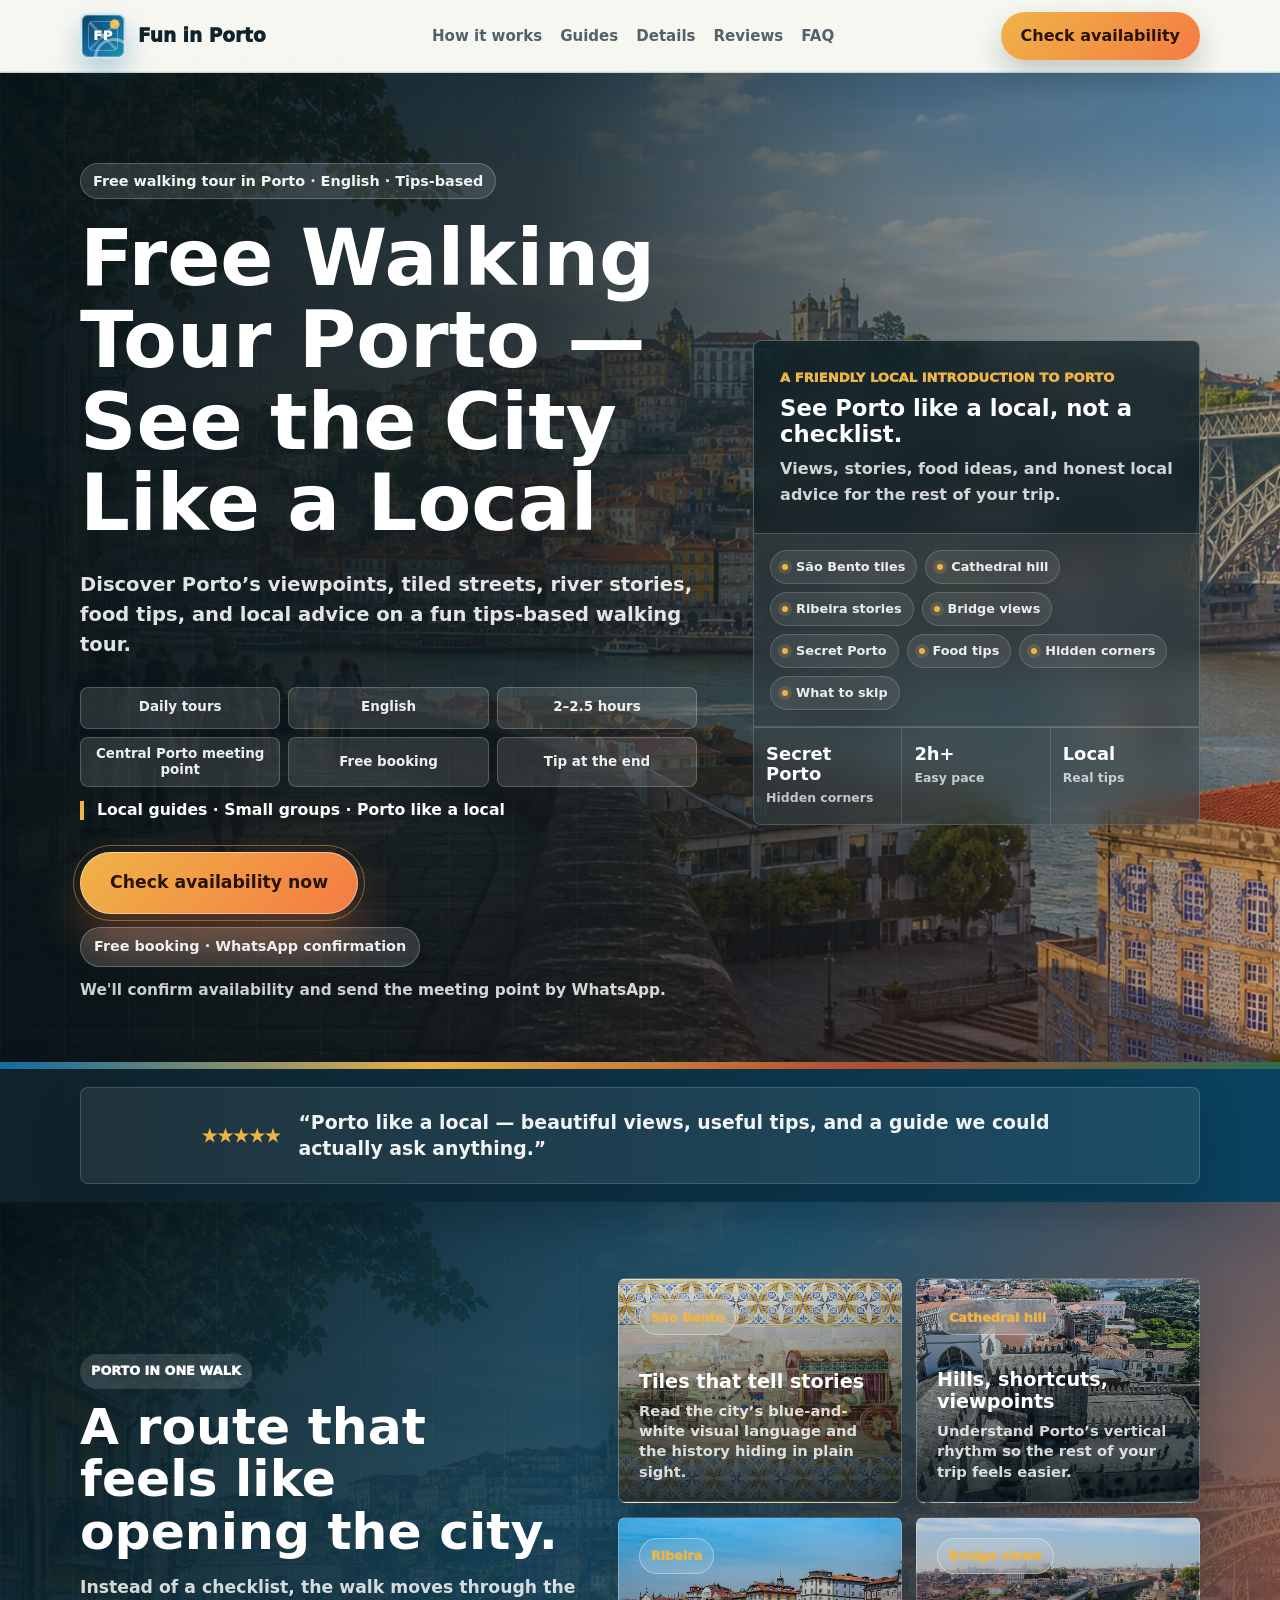
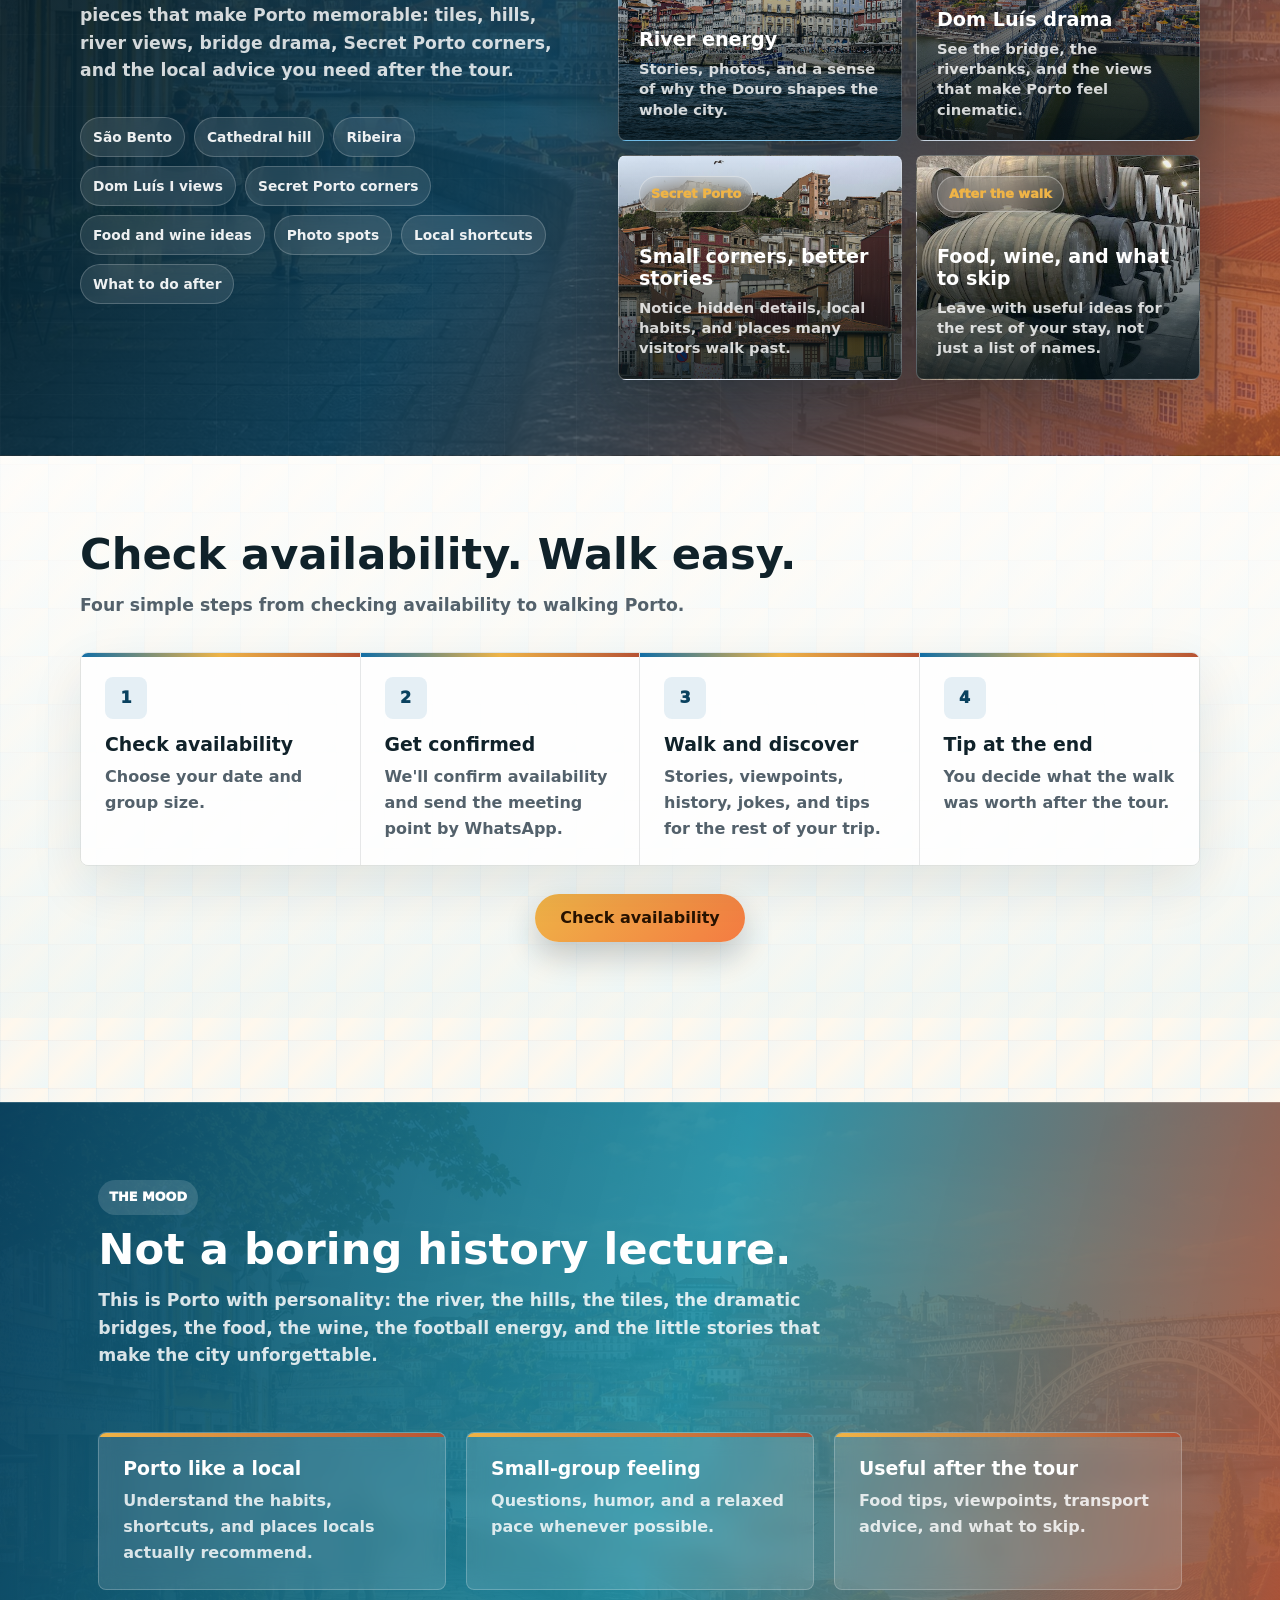
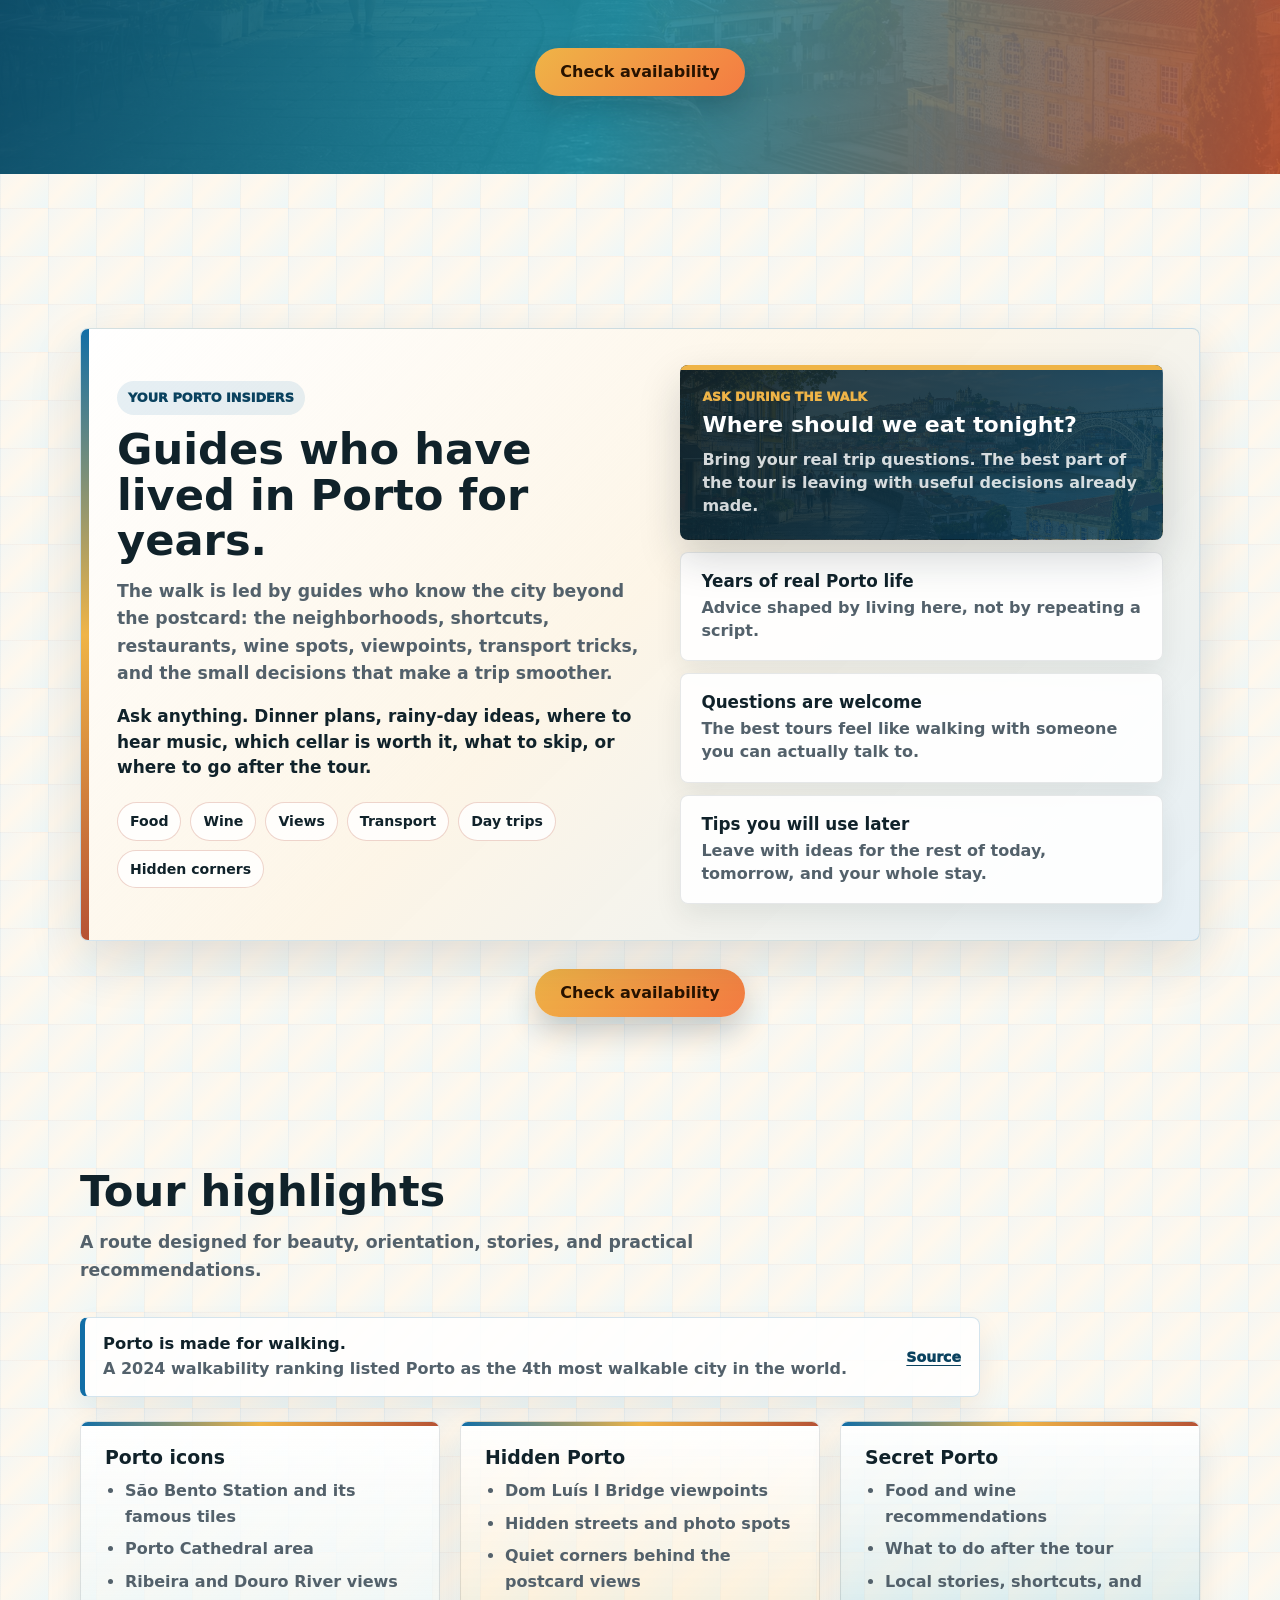
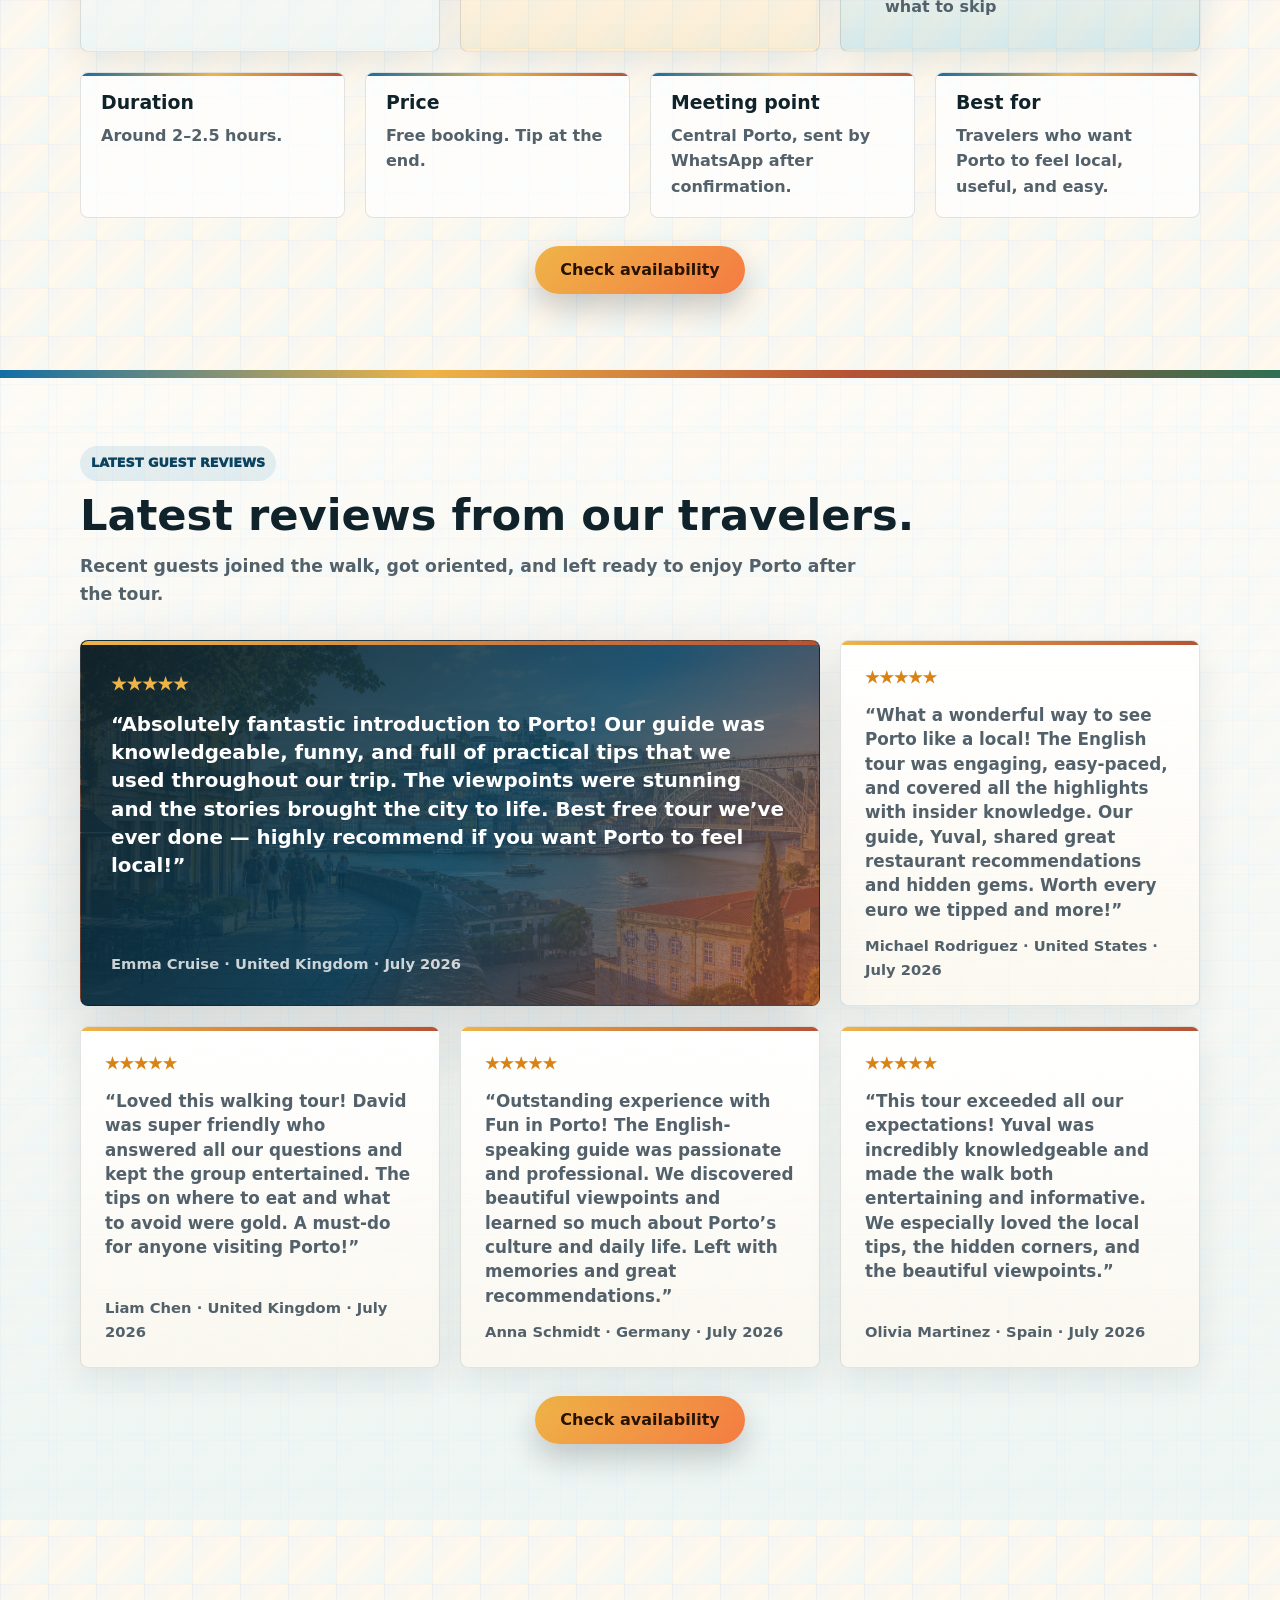
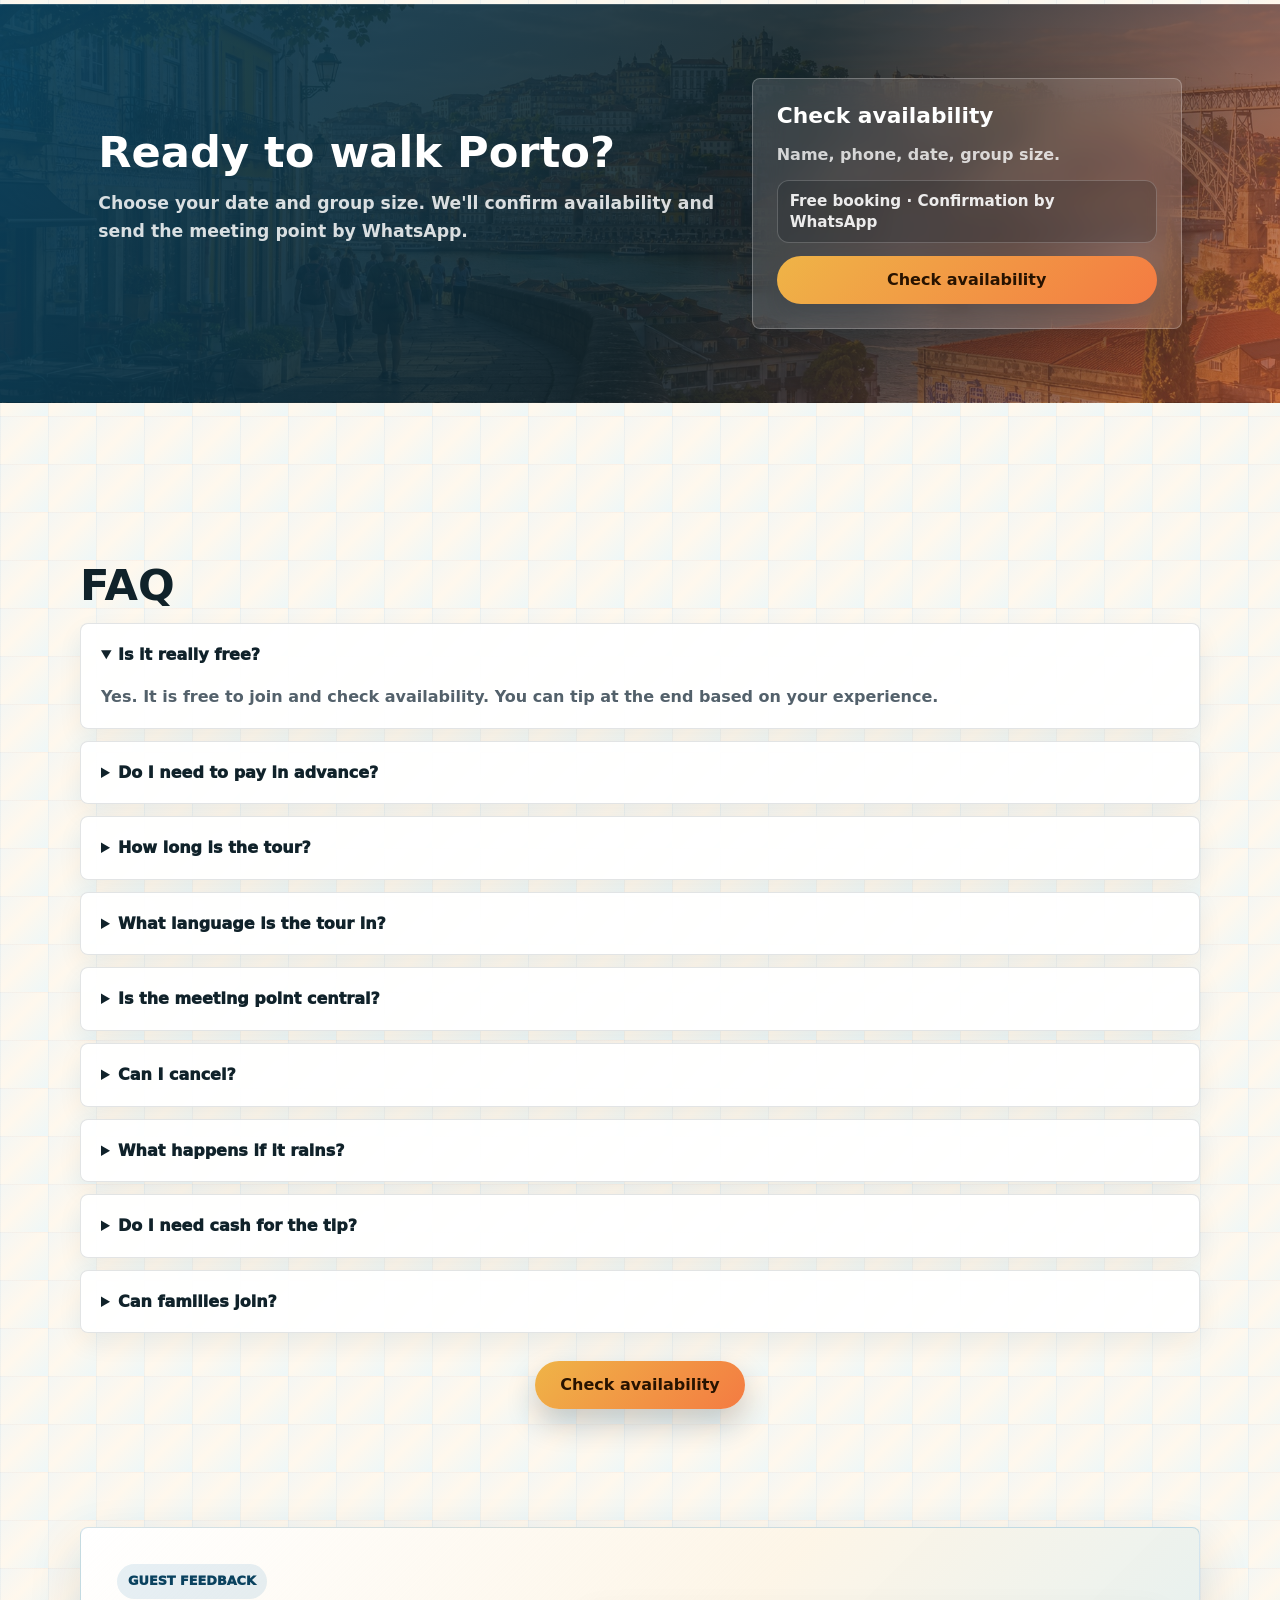
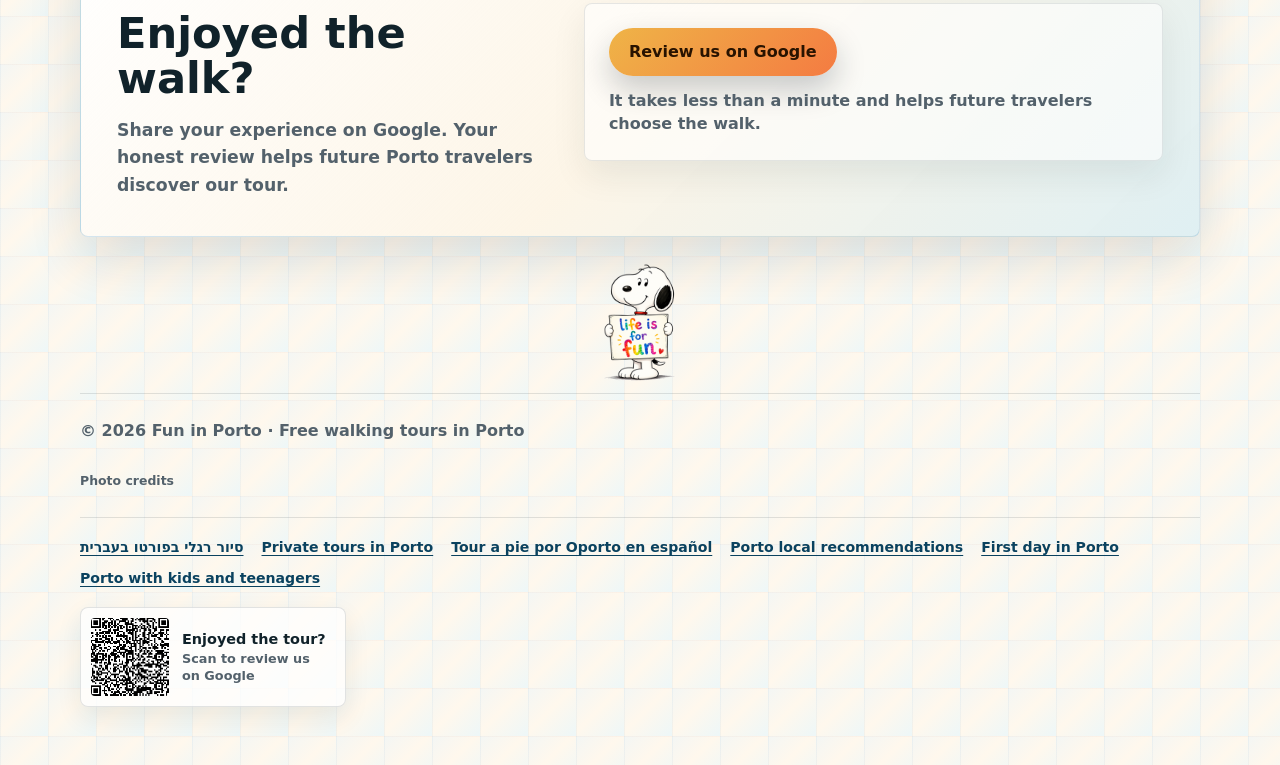
==== commit 55bb8413: "updating the content" ====
--- a/index.html
+++ b/index.html
@@ -900,8 +900,8 @@
               <span class="guide-tag">Guest feedback</span>
               <h2>Enjoyed the walk?</h2>
               <p class="section-intro">
-                Joined one of our walks? Send us your feedback and it will
-                arrive directly in our email.
+                Share your experience on Google. Your honest review helps
+                future Porto travelers discover our tour.
               </p>
             </div>
 
@@ -994,11 +994,10 @@
             >סיור רגלי בפורטו בעברית</a
           >
           <a href="private-tours-porto/">Private tours in Porto</a>
-          <a href="porto-local-recommendation/">Porto local recommendations</a>
           <a href="walking-tour-spanish/" lang="es"
             >Tour a pie por Oporto en español</a
           >
-          <a href="porto-top-attractions/">Top attractions in Porto</a>
+          <a href="porto-top-attractions/">Porto local recommendations</a>
           <a href="first-day-in-porto/">First day in Porto</a>
           <a href="porto-with-kids-and-teenagers/"
             >Porto with kids and teenagers</a
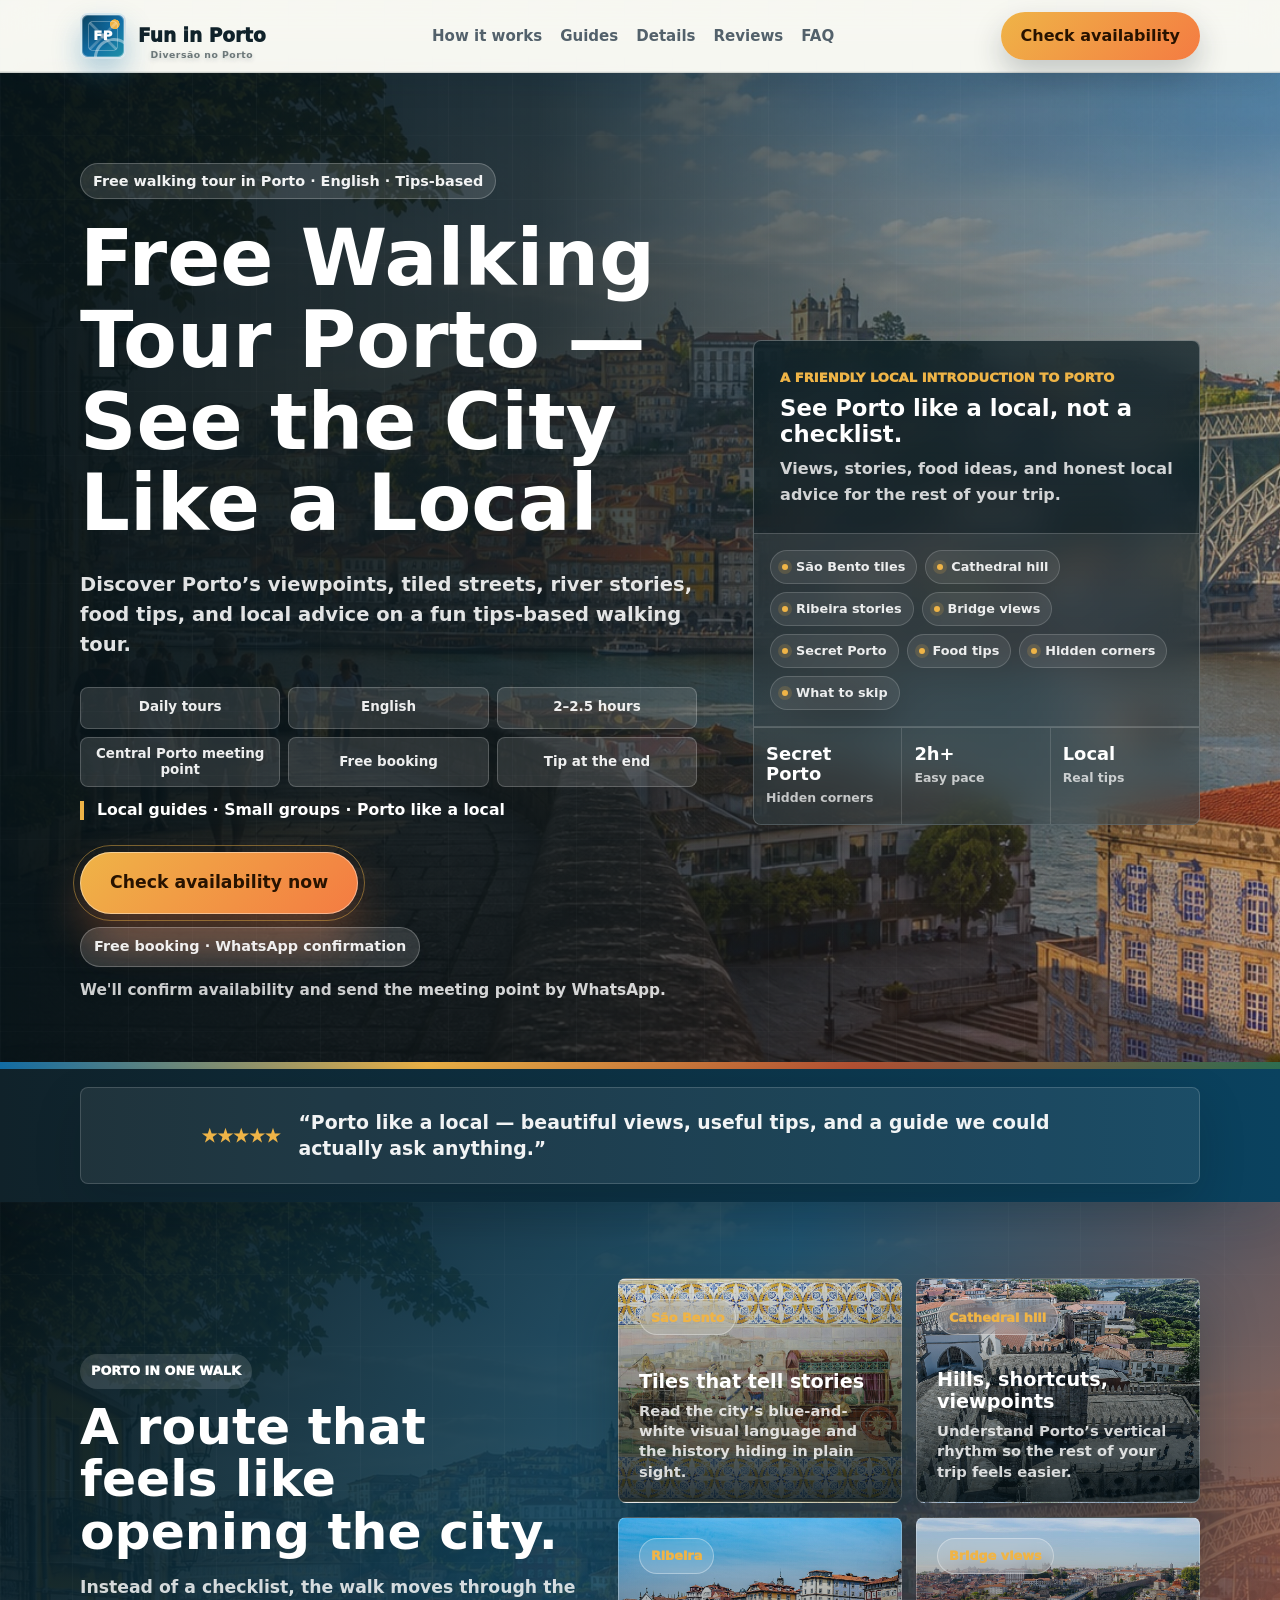
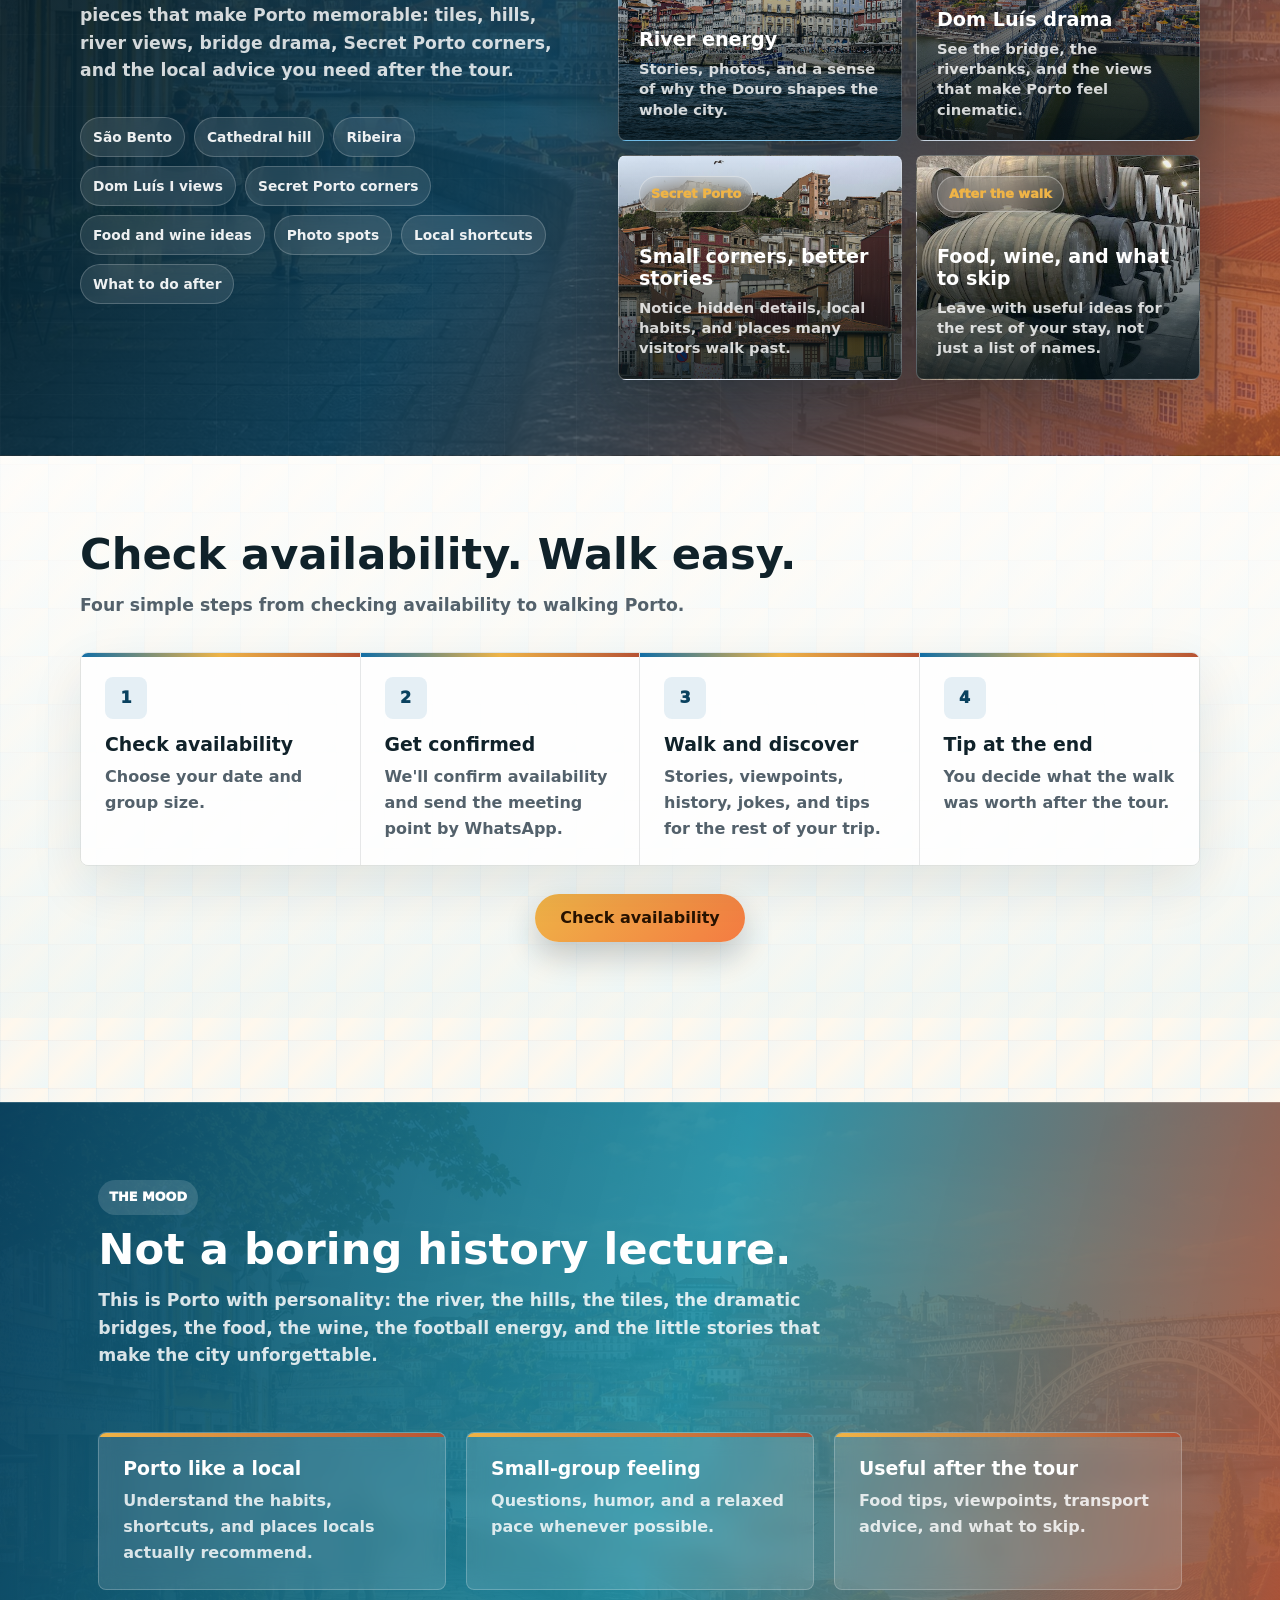
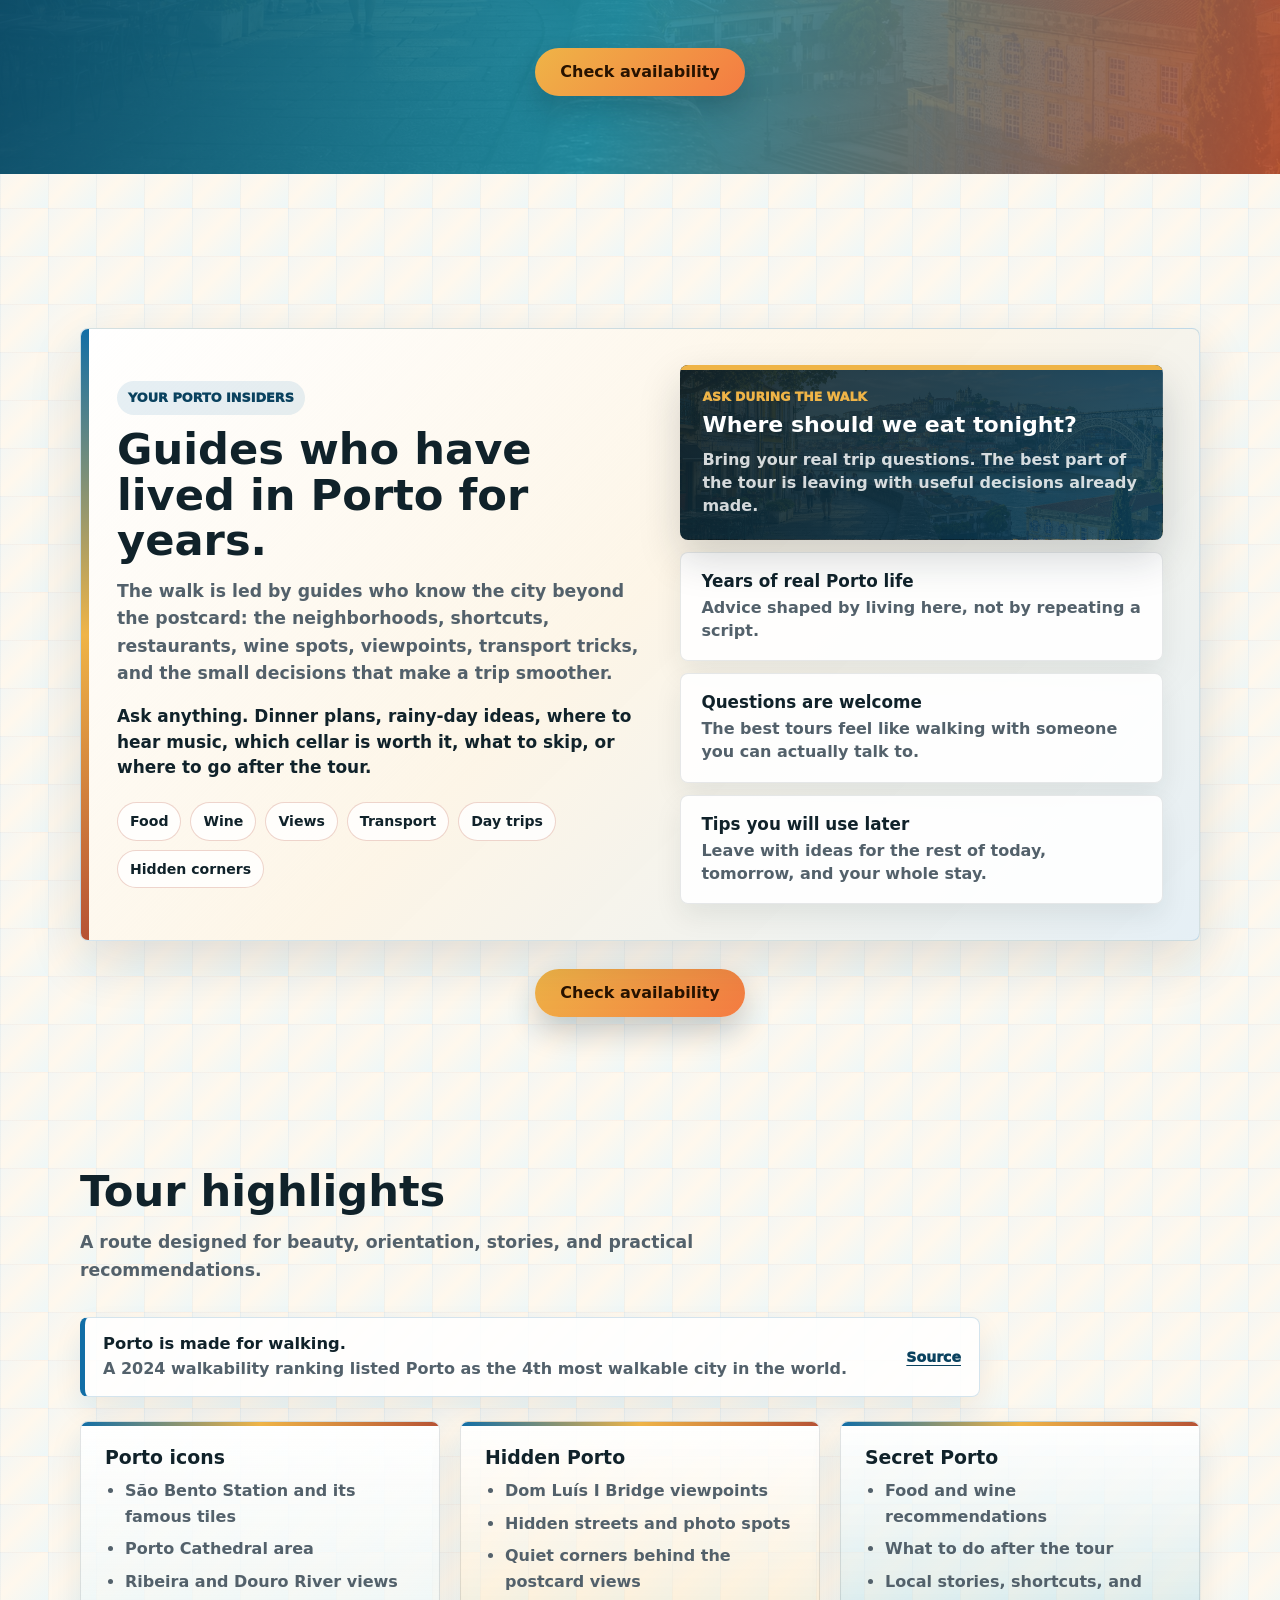
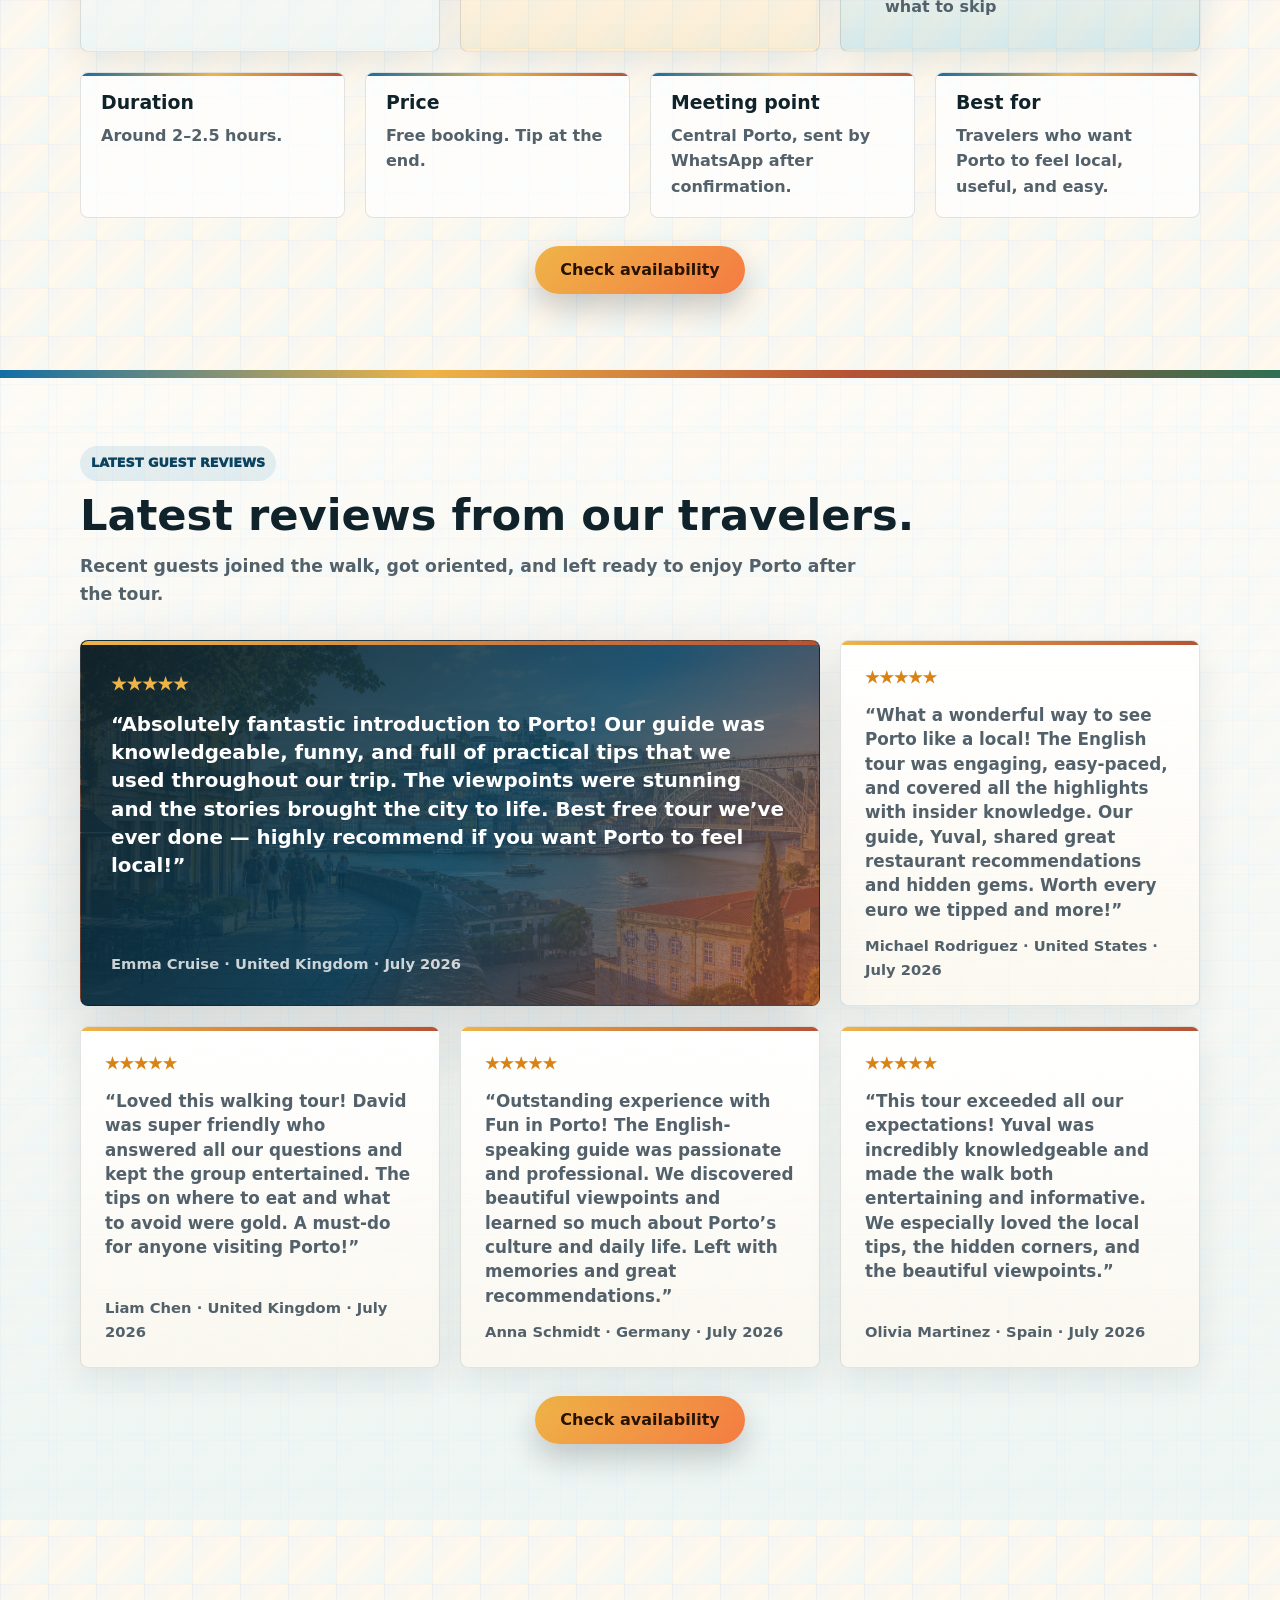
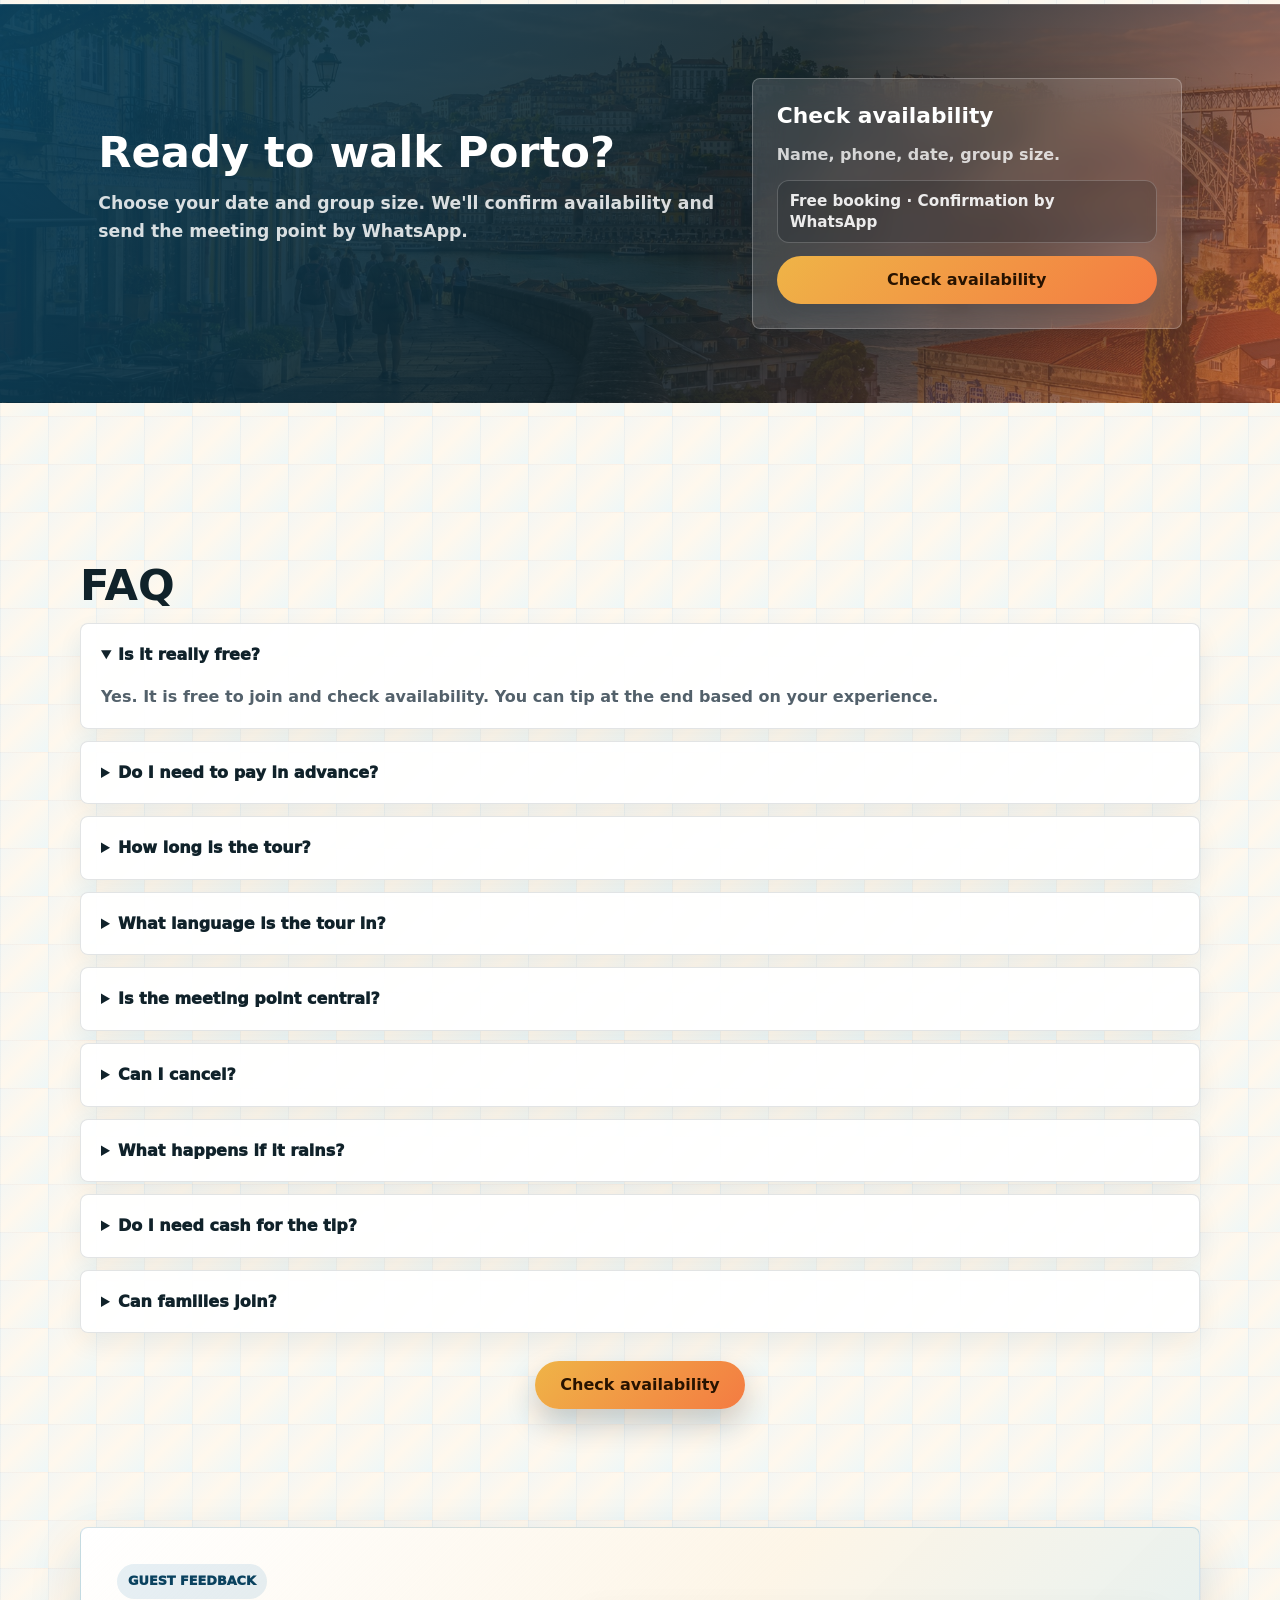
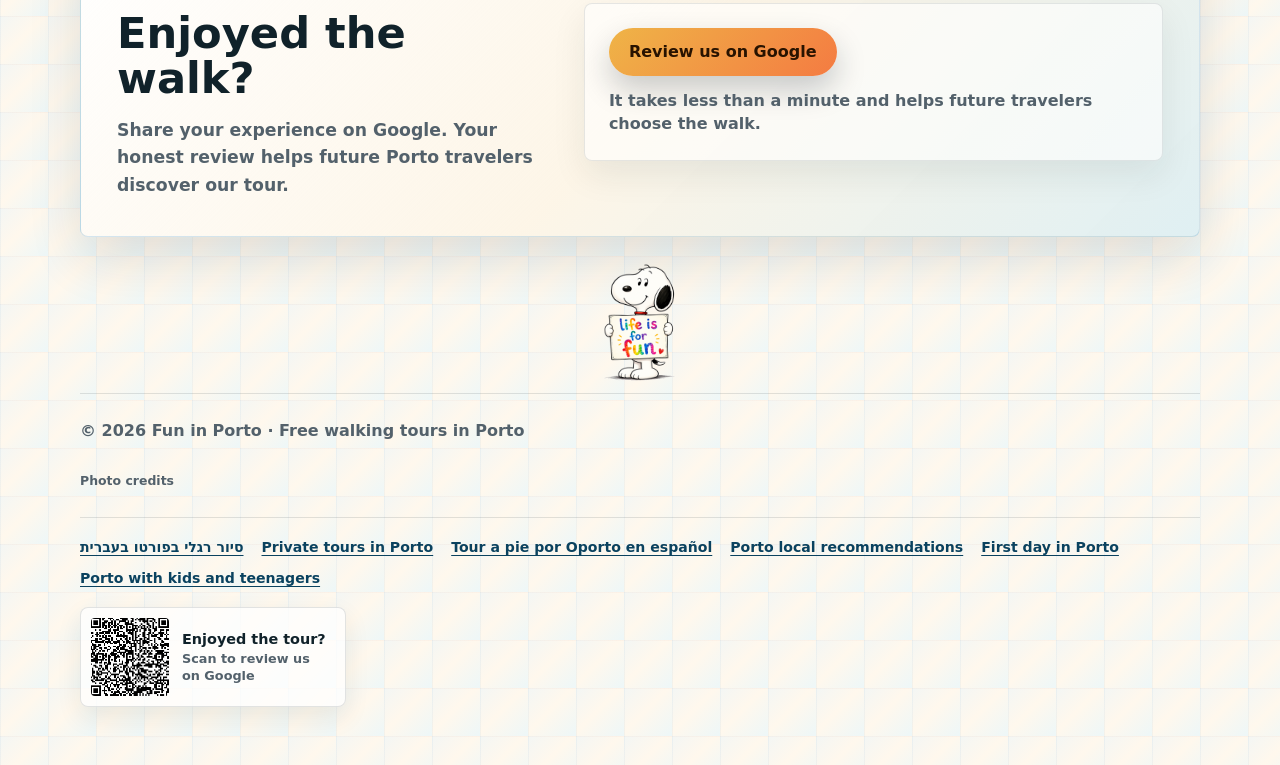
==== commit 5e756635: "added clarity" ====
--- a/index.html
+++ b/index.html
@@ -1,6 +1,13 @@
 <!doctype html>
 <html lang="en">
   <head>
+    <script type="text/javascript">
+      (function (c, l, a, r, i, t, y) {
+        c[a] = c[a] || function () { (c[a].q = c[a].q || []).push(arguments); };
+        t = l.createElement(r); t.async = 1; t.src = "https://www.clarity.ms/tag/" + i;
+        y = l.getElementsByTagName(r)[0]; y.parentNode.insertBefore(t, y);
+      })(window, document, "clarity", "script", "xnc4q0qsfw");
+    </script>
     <!-- Google tag (gtag.js) -->
     <script
       async
@@ -89,6 +96,34 @@
       name="twitter:image:alt"
       content="Porto skyline and Douro River view for the Fun in Porto walking tour"
     />
+    <script type="application/ld+json">
+      {
+        "@context": "https://schema.org",
+        "@graph": [
+          {
+            "@type": "WebSite",
+            "@id": "https://funinporto.com/#website",
+            "name": "Fun in Porto",
+            "alternateName": "FunInPorto",
+            "url": "https://funinporto.com/",
+            "publisher": {
+              "@id": "https://funinporto.com/#organization"
+            }
+          },
+          {
+            "@type": "Organization",
+            "@id": "https://funinporto.com/#organization",
+            "name": "Fun in Porto",
+            "alternateName": "FunInPorto",
+            "url": "https://funinporto.com/",
+            "logo": {
+              "@type": "ImageObject",
+              "url": "https://funinporto.com/favicon.svg"
+            }
+          }
+        ]
+      }
+    </script>
     <script type="application/ld+json">
       {
         "@context": "https://schema.org",
@@ -113,10 +148,7 @@
           }
         },
         "provider": {
-          "@type": "Organization",
-          "name": "Fun in Porto",
-          "url": "https://funinporto.com/",
-          "logo": "https://funinporto.com/favicon.svg"
+          "@id": "https://funinporto.com/#organization"
         },
         "offers": {
           "@type": "Offer",
--- a/styles.css
+++ b/styles.css
@@ -88,6 +88,24 @@
   font-weight: 950;
   font-size: 1.16rem;
   color: var(--ink);
+}
+.logo > span:last-child {
+  position: relative;
+}
+.logo > span:last-child::after {
+  content: "Diversão no Porto";
+  position: absolute;
+  top: calc(100% - 1px);
+  left: 50%;
+  width: max-content;
+  transform: translateX(-50%);
+  color: rgba(16, 34, 42, 0.58);
+  font-size: 0.58rem;
+  font-weight: 800;
+  letter-spacing: 0.055em;
+  line-height: 1;
+  text-shadow: 0 2px 5px rgba(16, 34, 42, 0.2);
+  pointer-events: none;
 }
 .logo-mark {
   position: relative;
